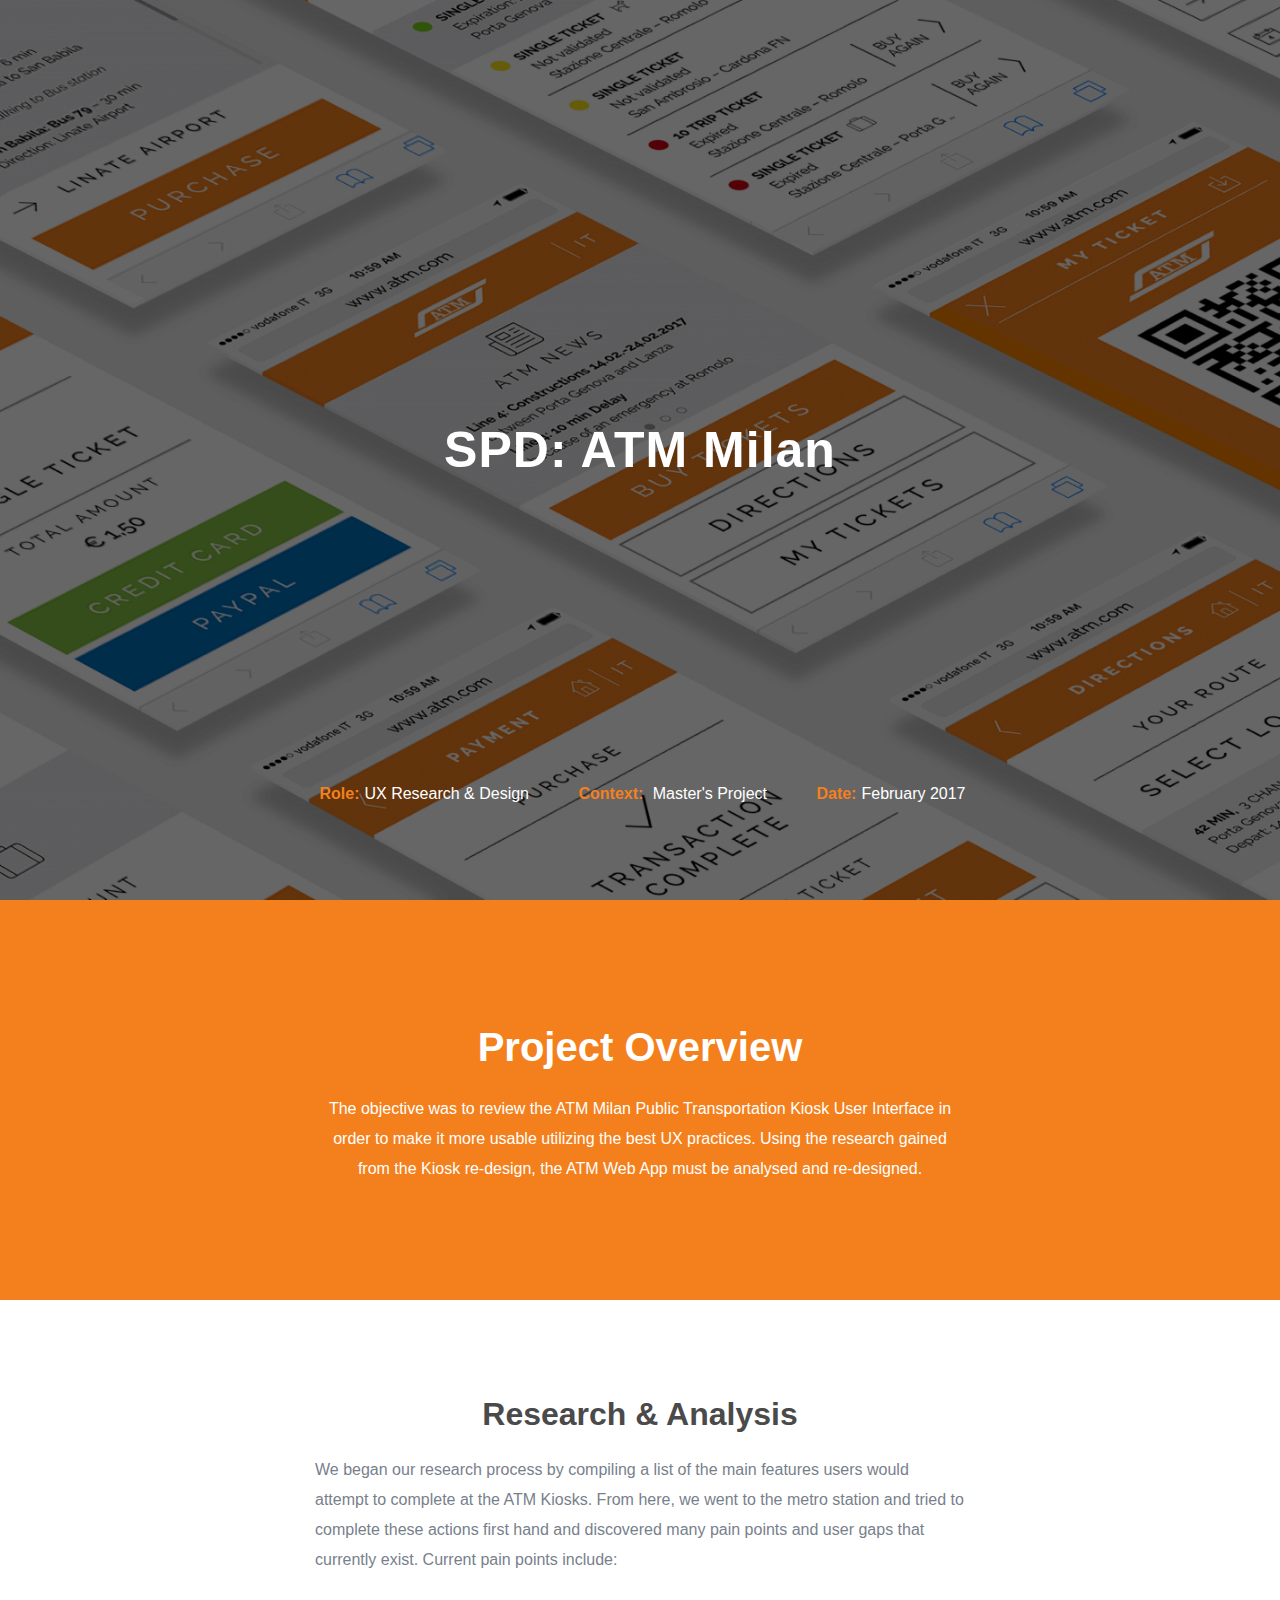
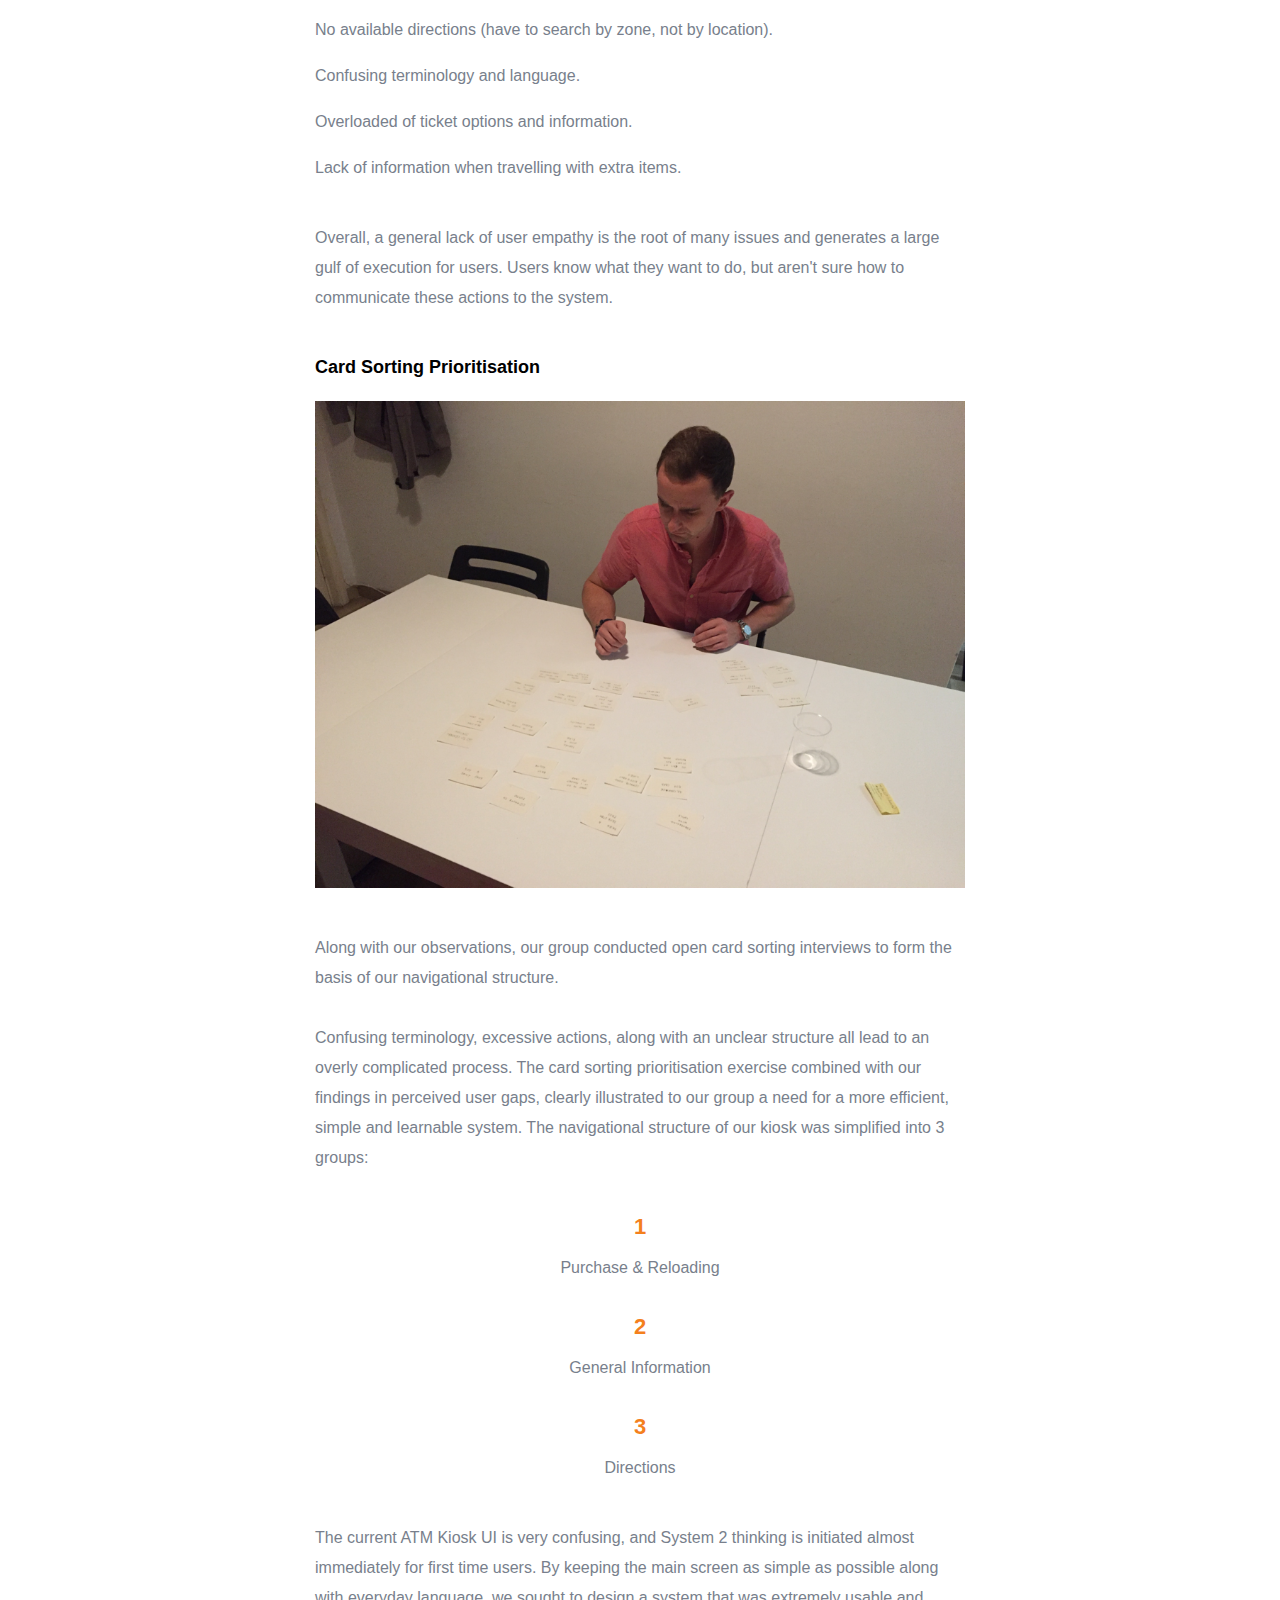
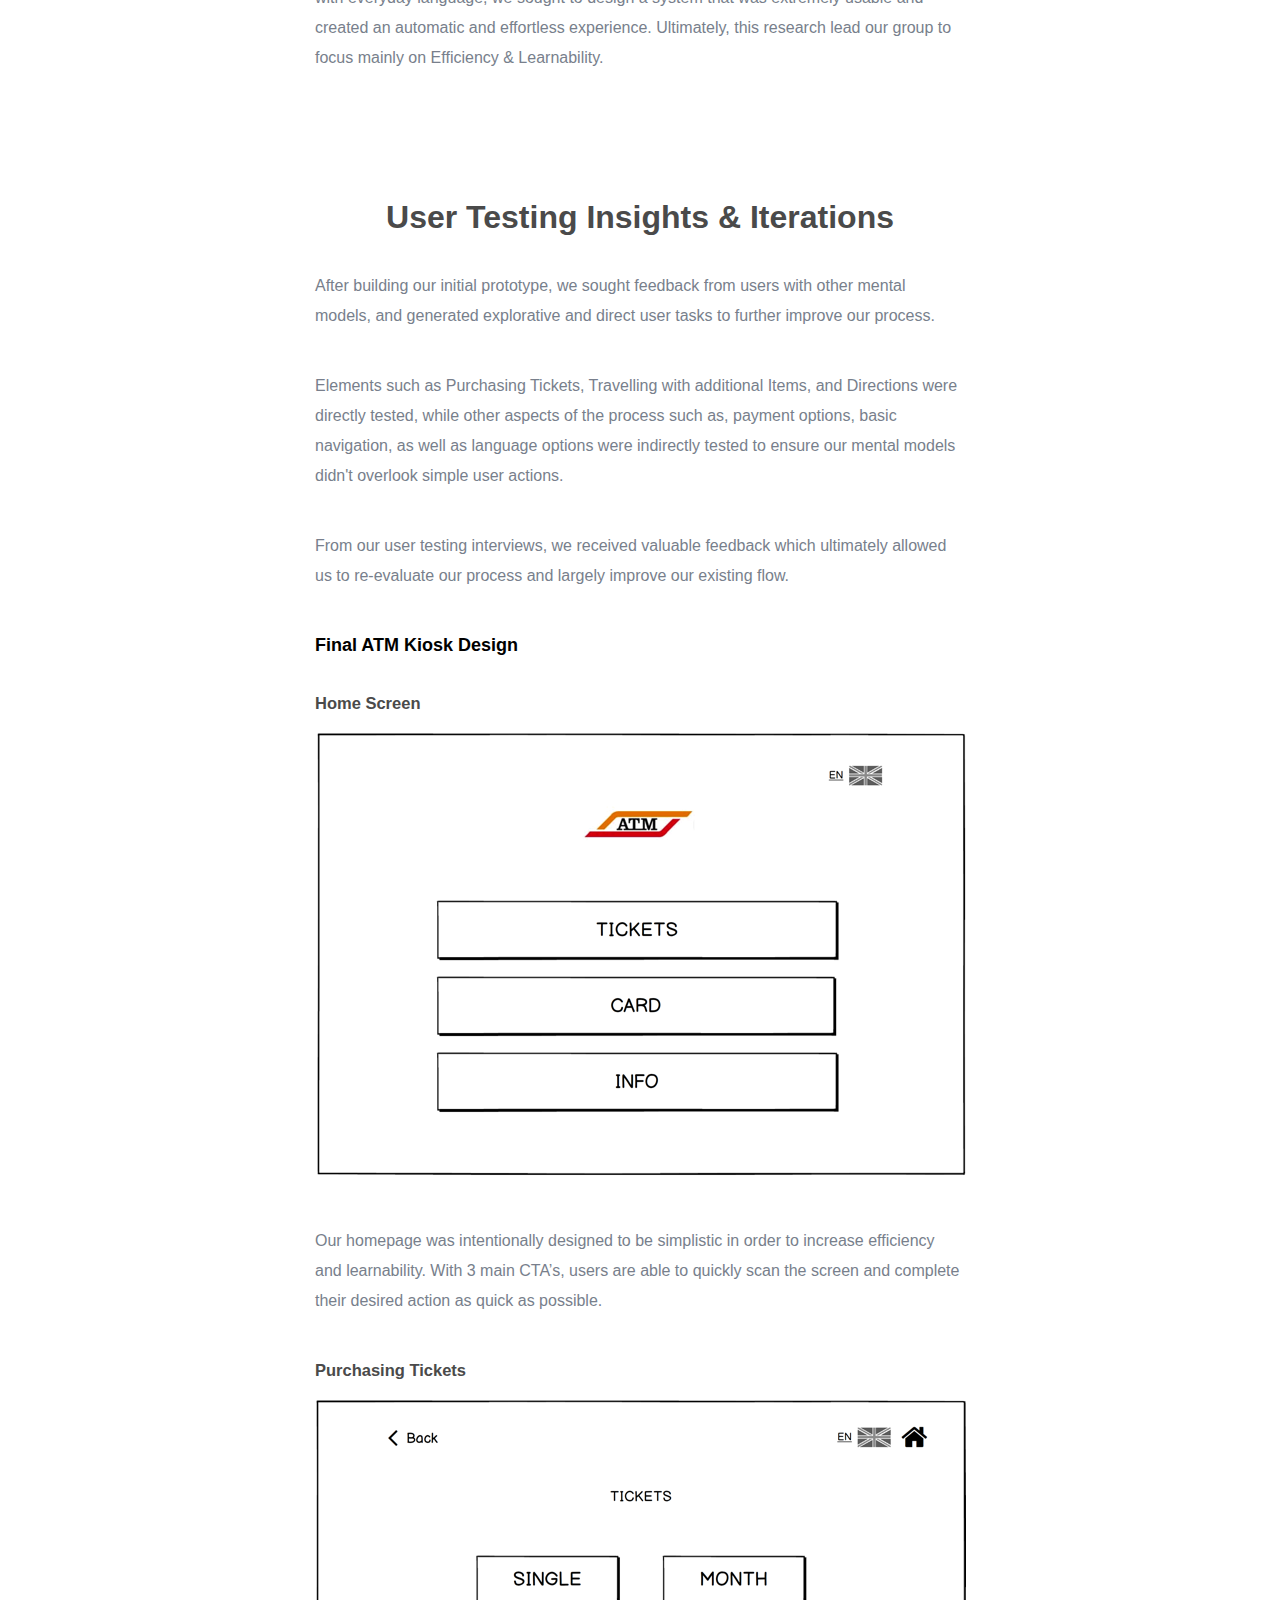
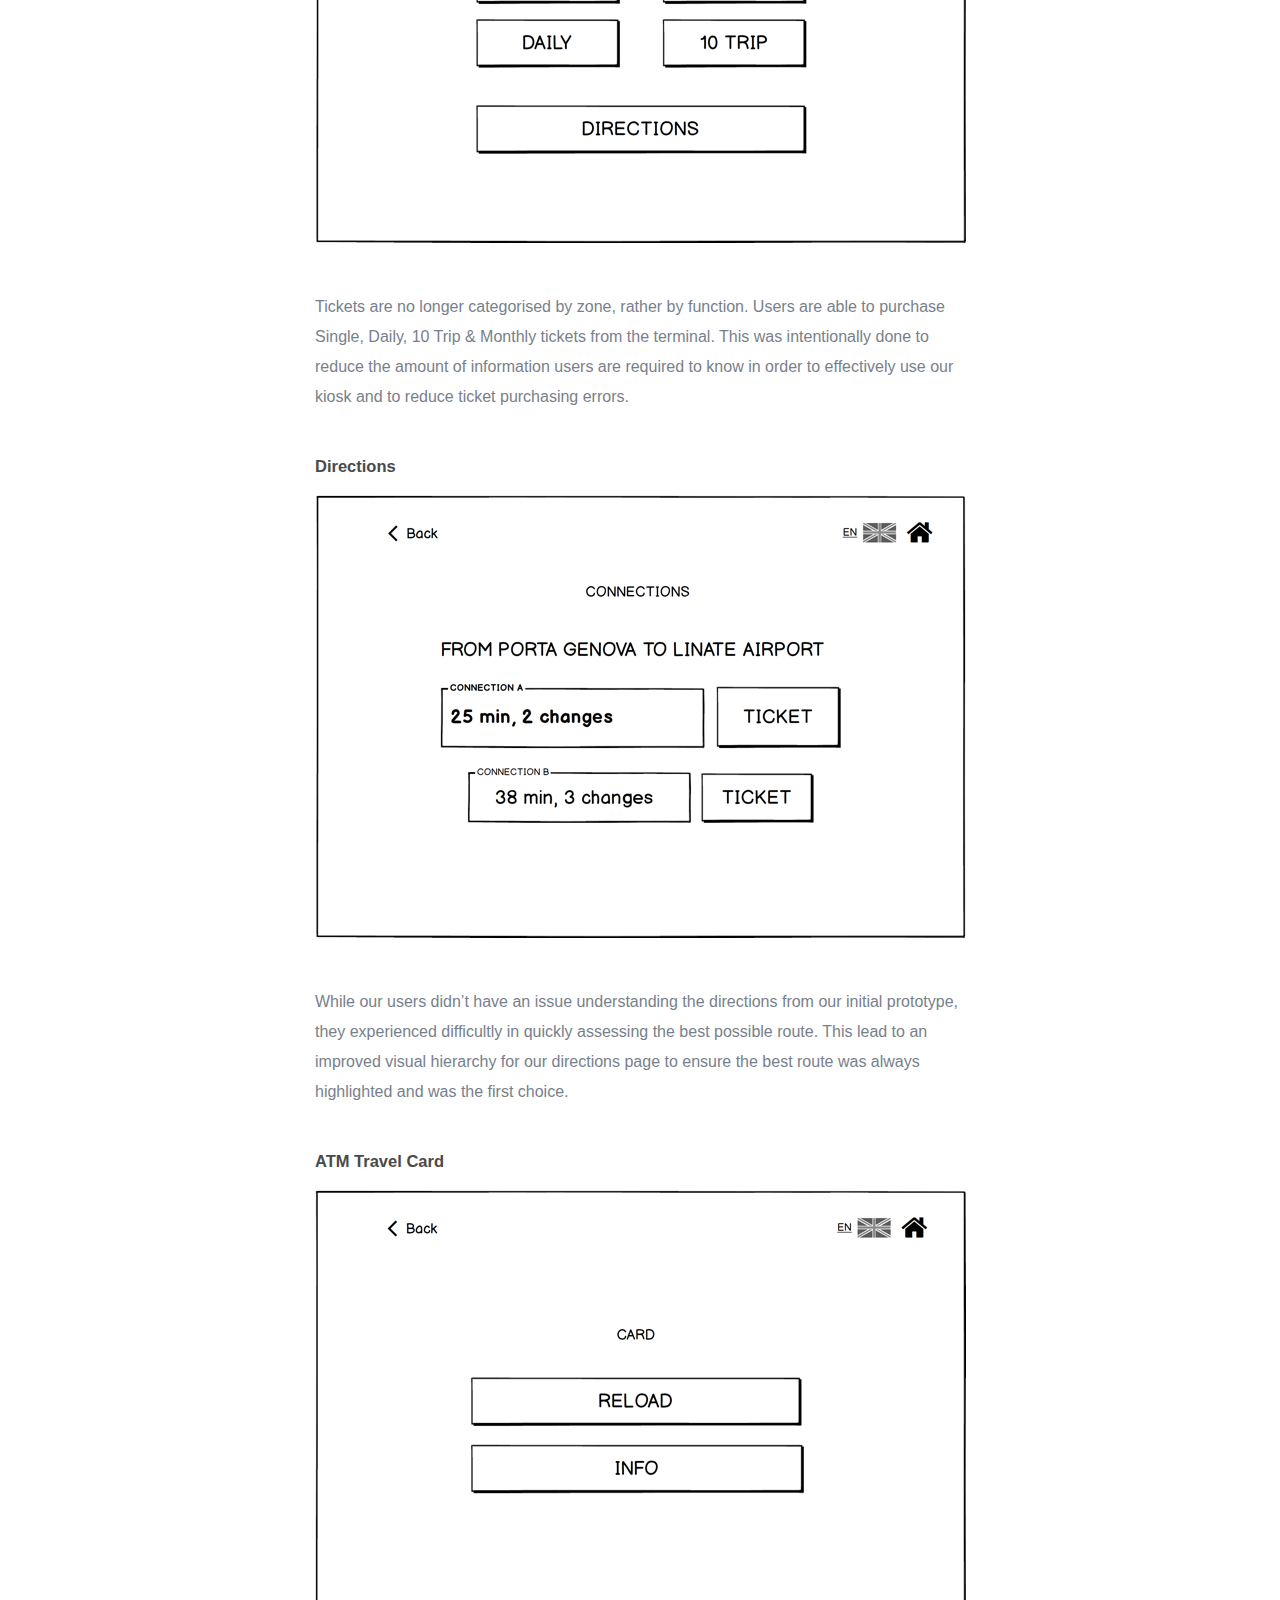
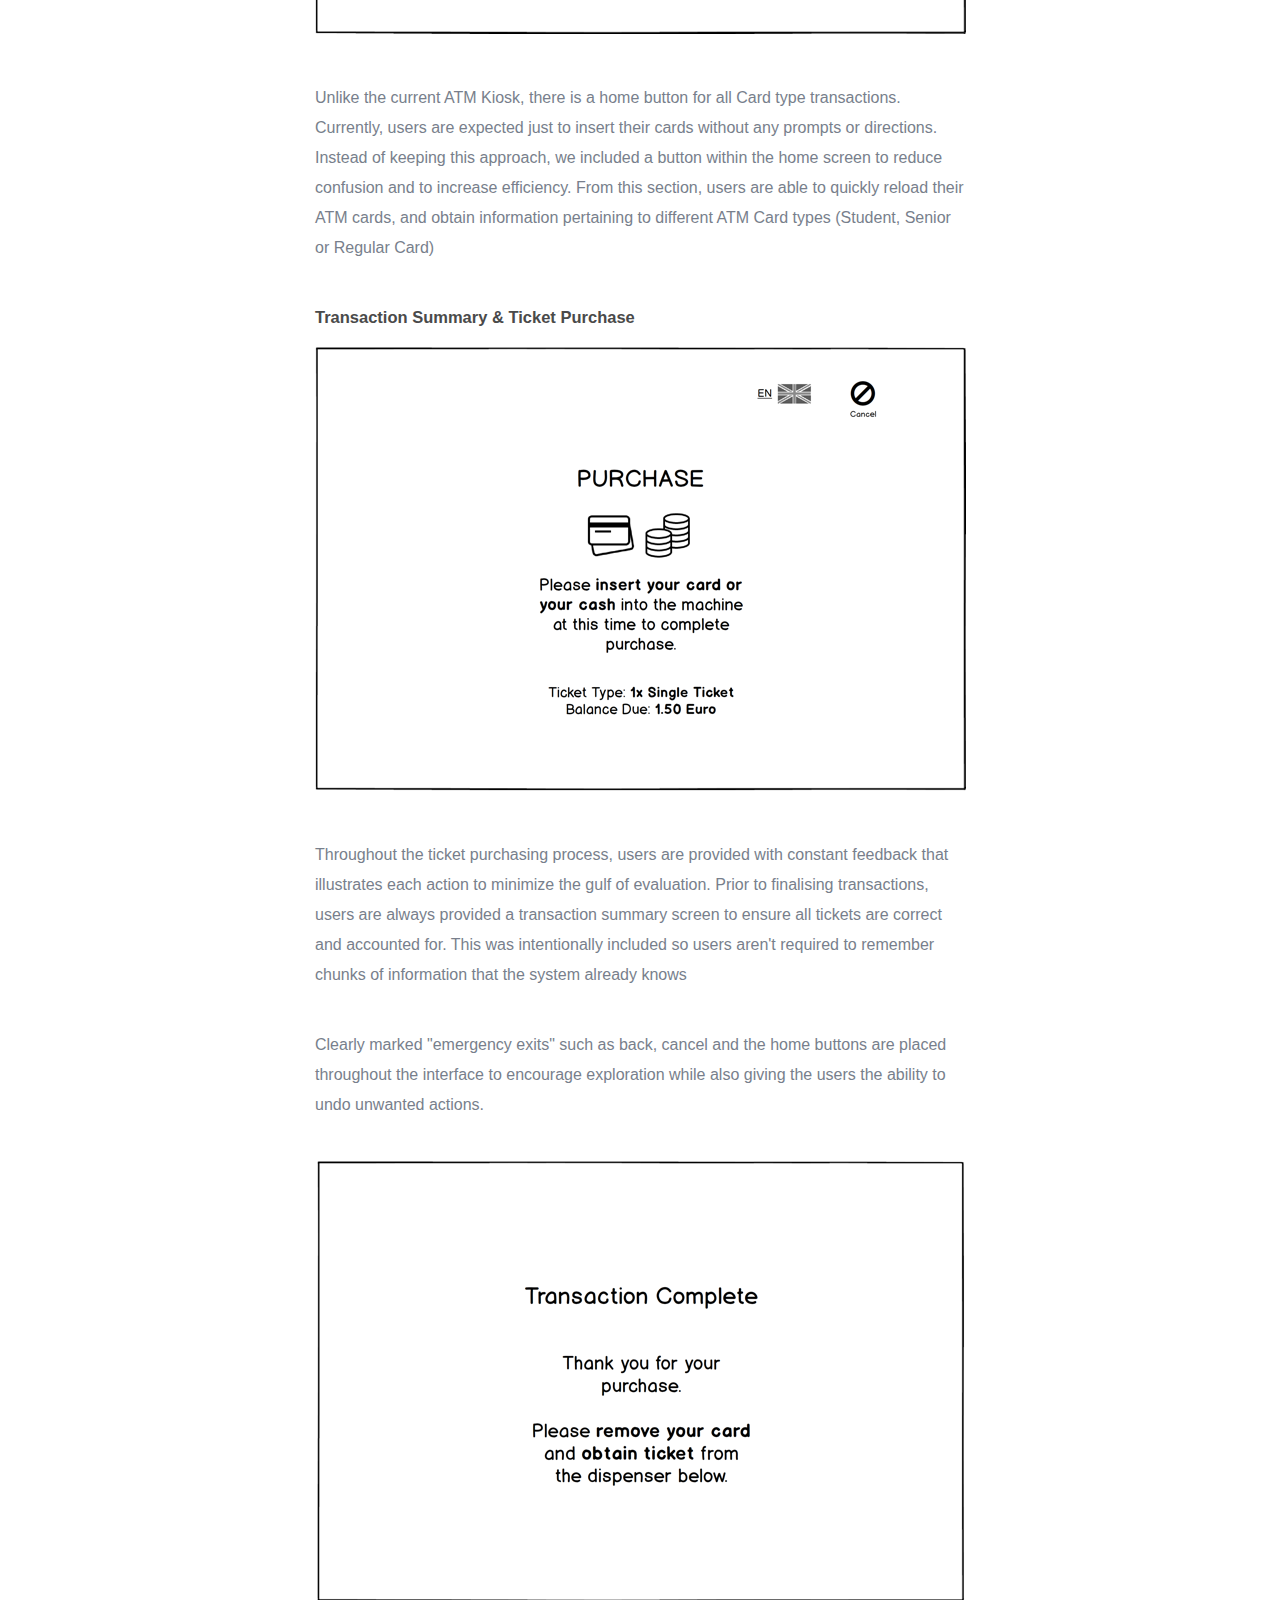
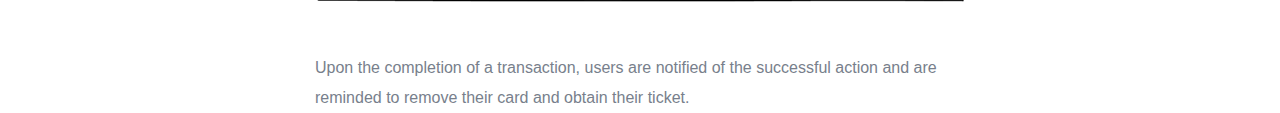
==== atm-case.html @ b1c8d94c "ATM Case Study" ====
<!DOCTYPE html>
<html lang="en">
<head>
  <meta charset="UTF-8">
  <title>ATM Case Study</title>
  
  <link type="text/css" rel="stylesheet" href="style.css">
  
  <meta name="viewport" content="width=device-width, initial-scale=1">

</head>
<body>
 
 <div class="wrapper">
  
  <!-- ATM Main Page !-->
   
   <section class="port-main main-atm">
     
     <div class="section-wrapper port-main-wrap">
       
       <h1 class="port-case-title">SPD: ATM Milan</h1>
       
       <ul class="case-facts">
         <li><span class="case-facts-orange">Role:</span>UX Research & Design</li>
         <li><span class="case-facts-orange">Context:</span> Master's Project</li>
         <li><span class="case-facts-orange">Date:</span>February 2017</li>
       </ul>
       
      
     </div>
     
   </section>
   
 <!-- End ATM Main Page !-->
  
  
  <!-- ATM Project Overview Page !-->
   
   <section class="project-over atm-over">
     
     <div class="section-wrapper project-over-wrap">
       
       <h2 class="h2-alt project-over-title">Project Overview</h2>
       
       <p>The objective was to review the ATM Milan Public Transportation Kiosk User Interface in order to make it more usable utilizing the best UX practices. Using the research gained from the Kiosk re-design, the ATM Web App must be analysed and re-designed. </p>
       
     </div>
     
   </section>
   
 <!-- End ATM Project Overview Page !-->
 
 
 <!-- ATM Analysis & Design Page !-->
  
  <section class="analysis">
    
    <div class="section-wrapper analysis-wrap">
    
    <div class="port-width-wrap">
     
       <h2 class="h2-alt port-section-title">Research & Analysis</h2>

       <p>We began our research process by compiling a list of the main features users would attempt to complete at the ATM Kiosks. From here, we went to the metro station and tried to complete these actions first hand and discovered many pain points and user gaps that currently exist. Current pain points include:</p>

       <div class="atm-pain-points">

         <p>No available directions (have to search by zone, not by location).</p>

         <p>Confusing terminology and language.</p>

         <p>Overloaded of ticket options and information.</p>

         <p>Lack of information when travelling with extra items.</p>


      </div>

      <p>Overall, a general lack of user empathy is the root of many issues and generates a large gulf of execution for users. Users know what they want to do, but aren't sure how to communicate these actions to the system.</p>

      <div class="card-sorting">

       <h4>Card Sorting Prioritisation</h4>

        <img class="card-sorting-img" src="img/atm-cardsort.png">

        <p>Along with our observations, our group conducted open card sorting interviews to form the basis of our navigational structure. </p>

        <p>Confusing terminology, excessive actions, along with an unclear structure all lead to an overly complicated process. The card sorting prioritisation exercise combined with our findings in perceived user gaps, clearly illustrated to our group a need for a more efficient, simple and learnable system. The navigational structure of our kiosk was simplified into 3 groups: </p>

        <div class="atm-kiosk-nav">
          <ul class="design-goal-number kiosk-nav">
            <li><span>1</span><p>Purchase & Reloading</p></li>
            <li><span>2</span><p>General Information</p></li>
            <li><span>3</span><p>Directions</p></li>
         </ul> 
        </div>
        
        <p>The current ATM Kiosk UI is very confusing, and System 2 thinking is initiated almost immediately for first time users. By keeping the main screen as simple as possible along with everyday language, we sought to design a system that was extremely usable and created an automatic and effortless experience. Ultimately, this research lead our group to focus mainly on Efficiency & Learnability.</p>
      
      </div>
     
    </div>
      
    </div>
    
  </section>
  
  <!-- End ATM Analysis & Design Page !-->
  

  
  <!-- ATM User Testing & Insights Page !-->
  
  <section class="atm-user-testing">
   
   <div class="section-wrapper">
    
    <div class="port-width-wrap testing-cnt">
      
      <h2 class="port-section-title">User Testing Insights & Iterations</h2>
      
      <p>After building our initial prototype, we sought feedback from users with other mental models, and generated explorative and direct user tasks to further improve our process.</p>
      
      <p>Elements such as Purchasing Tickets, Travelling with additional Items, and Directions were directly tested, while other aspects of the process such as, payment options, basic navigation, as well as language options were indirectly tested to ensure our mental models didn't overlook simple user actions.</p>
      
      <p>From our user testing interviews, we received valuable feedback which ultimately allowed us to re-evaluate our process and largely improve our existing flow.</p>
      
      <div class="final-atm-kiosk">
        
        <h4>Final ATM Kiosk Design</h4>
        
        <div class="final-atm-kiosk-screen">
          <h5>Home Screen</h5>
          <img class="atm-kiosk-home" src="img/home-kiosk.png">
          <p>Our homepage was intentionally designed to be simplistic in order to increase efficiency and learnability. With 3 main CTA’s, users are able to quickly scan the screen and complete their desired action as quick as possible.</p>
        </div>  
         
        <div class="final-atm-kiosk-screen">
          <h5>Purchasing Tickets</h5>
          <img class="atm-kiosk-home" src="img/tickets-kiosk.png">
          <p>Tickets are no longer categorised by zone, rather by function. Users are able to purchase Single, Daily, 10 Trip & Monthly tickets from the terminal. This was intentionally done to reduce the amount of information users are required to know in order to effectively use our kiosk and to reduce ticket purchasing errors.</p>
        </div>    
         
        <div class="final-atm-kiosk-screen">
          <h5>Directions</h5>
          <img class="atm-kiosk-home" src="img/directions-kiosk.png">
          <p>While our users didn’t have an issue understanding the directions from our initial prototype, they experienced difficultly in quickly assessing the best possible route. This lead to an improved visual hierarchy for our directions page to ensure the best route was always highlighted and was the first choice.</p>
        </div>    
         
        <div class="final-atm-kiosk-screen">
          <h5>ATM Travel Card</h5>
          <img class="atm-kiosk-home" src="img/card-kiosk.png">
          <p>Unlike the current ATM Kiosk, there is a home button for all Card type transactions. Currently, users are expected just to insert their cards without any prompts or directions. Instead of keeping this approach, we included a button within the home screen to reduce confusion and to increase efficiency. From this section, users are able to quickly reload their ATM cards, and obtain information pertaining to different ATM Card types (Student, Senior or Regular Card)</p>
        </div>       
         
        <div class="final-atm-kiosk-screen">
          <h5>Transaction Summary & Ticket Purchase</h5>
          <img class="atm-kiosk-home" src="img/purchase-kiosk.png">
          <p>Throughout the ticket purchasing process, users are provided with constant feedback that illustrates each action to minimize the gulf of evaluation. Prior to finalising transactions, users are always provided a transaction summary screen to ensure all tickets are correct and accounted for. This was intentionally included so users aren't required to remember chunks of information that the system already knows </p>
          
          <p>Clearly marked "emergency exits" such as back, cancel and the home buttons are placed throughout the interface to encourage exploration while also giving the users the ability to undo unwanted actions.</p>
          
          <img class="atm-kiosk-home" src="img/summary-kiosk.png">
          
          <p>Upon the completion of a transaction, users are notified of the successful action and are reminded to remove their card and obtain their ticket.</p>
        </div>
        
        
      </div>
      
      
    </div>
     
   </div>
    
  </section>

  <!-- End ATM User Testing & Insights Page !-->

 </div>
  
</body>
</html>
---- style.css ----
*{
  box-sizing: border-box;
}

body{
  font-family: -apple-system, BlinkMacSystemFont, sans-serif;
  line-height: 1.75em;

  
  display: flex;
  justify-content: center;
  
  padding: 0;
  margin: 0;
  
  overflow-x: hidden;
  
  -webkit-font-smoothing:antialiased;
}

.wrapper{
  height: 100vh;
  width: 100vw;
  
  position: relative;  
}

.section-wrapper{
  height: 100%;
  max-width: 1200px;
  
  margin: 0 auto;
    
  position: relative;
}

header{
  width:100%;
  position: absolute;
}

a{
  font-size: 1em;
  font-weight: 600;
  padding: 1rem;
  text-decoration: none;
}


p{
  font-size: 16px;
  font-weight: 400;
  
  text-rendering: optimizeLegibility;
  line-height: 1.875;
  color: #787F8C;
}

h1{
  font-size: 50px;
  color: #4A4A4A;
  letter-spacing: 1px;
  margin: 40px 0px;
}

h2{
  font-size: 54px;
  color: #00DD99;
}

.h2-alt{
  color: white;
  text-align: center;
}

h3{
  font-size: 20px;
  color:#4A4A4A;
  font-weight: 300;
}

h4{
  font-size: 18px;
  margin: 15px 0px 0px 0px;
  font-weight: 600;
}

h5{
  font-size: 16.5px;
  font-weight: 600;
  color: #4A4A4A;
  
  margin: 10px 0px;
}

h6{
  font-size: 16px;
  font-weight: 700;
  margin: 15px 0px 0px 0px;
}

button{
  border: 0px solid transparent;
  background-color: transparent;
  font-weight: 700;
  cursor: pointer;
}

button a{
  color: white;
}

.logo{
  height: 40px;
  position: absolute;
  left: 15%;
  top: 60px;
}

/************ Home Page CSS ************/

.main{
  background-color: white;
}

.main-nav{
  max-width: 385px;
  position: relative;
  float: right;
  right: 6.5vw;
  top:55px;
  
  overflow: hidden;
  
  z-index: 999;
}

.main-nav ul{
  padding: 0;
  
  display: flex;
  justify-content: center;
  align-items: space-around;
}

.main-nav ul li{
  list-style: none;
  display: inline-block;
}

.main-nav ul li a{  
  transition: color 200ms ease-in-out;
  color: #4A4A4A;
}

.main-nav ul li a:hover, .footer-nav ul li a:hover{
  color: #00DD99;
  
  transition: color 200ms ease-in-out;
}

.btn{
  color: #00DD99;
  padding: 10px 20px;
  border-radius: 100px;
  font-size: 14px;
  
  transform: scale(1);
  transition: transform 350ms ease-in-out;
}

/*
.btn:hover{
  transform: scale(1.08);
  transition: all 350ms ease-in-out;
  cursor: pointer;
}

*/

.contact-btn{
  border: 2px solid #00DD99;
  position: relative; 
  z-index: 999;
  
  overflow: hidden;
}


.contact-btn:hover{
  color: white;
  transition: color 150ms ease-in;
}

.contact-btn:hover .contact-bg{
  top:-14px;
  transition: all 100ms ease-in-out;
} 


.contact-bg{
  background-color: #00DD99;
  height: 100%;
  width: 100%;
  
  position: absolute;
  right: -40px;
  top: 35px;
  
  border-radius: 100px;
  
  z-index: -999;
  
  transition: all 100ms ease-in-out;
}

.resume-btn{
  background-color: white;
  padding: 18px 30px;
  
  margin: 30px 0; 
}

.portfolio-btn, .message-btn{
  margin-top: 35px;
  padding: 15px 35px;
  font-size: 14px;
  position: relative;
  background-color: transparent;
  
  color: white;
  
  background-color: #00DD99;
}



.message-btn{
  background-color: transparent;
  border: 0px solid transparent;
}

.message-btn-bg{
  height: 100%;
  width: 100%;
  background-color: #00DD99;
  border-radius: 100px;
  
  position: absolute;
  left: -40px;
  top: -13.5px;
  
  z-index: -999;
  
  transition: all 125ms ease-in;
}

.message-btn span{
  position: relative;
  
  transition: all 200ms ease-out;
}


.message-btn:hover span{
  left:200px;
  
  transition: all 200ms ease-out;
}

.message-btn:hover .message-icon{
  right:63.5px;
  top:16.5px;
  
  transition: all 200ms ease-in-out;
}

.message-btn:hover .message-btn-bg{
  height: 65px;
  width: 65px;
  left:20px;
  
  transition: all 125ms ease-in;
}

.message-icon{
  position: absolute;
  right: 200px;
  top: 5px;
    
  height: 70%;
}

.main-wrapper{
  display: flex;
  justify-content: flex-start;
    
  padding: 17.5% 0;
  width: 100%;
  
  background-image: url(img/drake-main.png);
  background-repeat: no-repeat;
  background-position: bottom right 150px;
  background-size: 275px;

  
  min-height: 90vh;
  max-height: 100vh;
  
}

.main-intro{  
 display: flex;
 justify-content: center;
 align-items: center;
 margin-left: 15%;
}

.main-txt{
  max-width: 535px;
  position: relative;
}


.intro-txt{
  color: #9B9B9B;
  line-height:1.85;
  max-width: 405px;
  font-weight: 300;
  font-size: 17px;
}


.about-wrap{
  background-color: #00DD99;
  padding: 100px 0px;
  
  transform: skewY(-3deg);
}

.about-cnt{
  display: flex;
  flex-direction: column;
  justify-content: center;
  align-items: center;
  
  padding: 8.5% 0px;
  
  color: white;
  
  transform: skewY(3deg);

}

.about-cnt  p{
  max-width: 675px;
  text-align: center;
  color: white;
  font-size: 16.5px;
  font-weight: 500;
  
  padding: 0 30px;
}

@media (min-height: 1050px){
  .about-cnt p{
    max-width: 745px;
    font-size: 18px;
  }
}


.title-left{
  top:105px;
  left: 8.5vw;
  position: absolute;
  display: inline-block;
  
  padding-top: 30px;
  margin: 0;  
  
  z-index: 999;
}

.skills-wrapper{
  display: flex;
  justify-content: center;
  align-content: center;
  align-self: center;
  
  padding: 80px 0px;  
}

.skills-cnt{
  margin: 60px auto 0px auto;
  position: relative;
  display: flex;
  flex-direction: column;
  justify-content: center;
  align-self: center;
  
  max-width:42.5%;
  
  padding: 10% 0 5% 0;
}

.skills-cnt p{
  margin: 5px 0px;
}

.skills-cnt li{
  list-style: none;
  
  display: flex;
  flex-direction: column;
  justify-content: center;
  align-content: center;
  
  margin-bottom: 25px;
  
  padding-left: 80px;
  
  min-width: 45%;
}

.skills-img{
  background-repeat: no-repeat;
  background-position: top 17.5px left;
  background-size: 45px;
}

.skills-cnt-ux{
  background-image: url(img/research.png);
}

.skills-cnt-front{
  background-image: url(img/code.png);
}

.skills-cnt-design{
  background-image: url(img/ux.png);
}

.portfolio-item{
  padding: 125px 0px;
  display: flex;
  flex-direction: row;
  justify-content: center;
  align-items: center; 
}

.port-cnt-wrap{
  max-width: 375px;
  
  display: flex;
  flex-direction: column;
  justify-content: center;
  align-items:flex-start;
  align-self: center;
  
  margin-right: 80px; 
  
  transform: skewY(3deg);

}

.port-cnt-wrap-left{
  align-items: flex-end;
  padding-right: 0;
  margin-left: 80px;
  
  transform: skewY(0deg);
}

.dg-port{
  padding-top: 185px;
}

.bmo-port{
  padding: 185px 0px;
}

.portfolio-item p{
  font-size: 14px;
  margin: 5px 0px;
}

.portfolio-right{
  margin: 0 auto;
  
  transform: skewY(-3deg);
}

.port-right-bg{
  position: absolute;
  width: 100vw;
  height: 100%;
  padding: 0;
  margin: 0;
  z-index: -1;
  top: 0px;
  
  background-color: #FAFAFA;
}

.portfolio-left{
  position: relative;
  text-align: right;
  margin: 0 auto;
  display: flex;
  flex-direction: row-reverse;
  justify-content: center;
  align-items: center;
}


.bmo-portfolio{
  width: 32.5%;
  height: 42.5%;
  transform: skewY(3deg);
}

.dg-portfolio{
  width: 21.5%;
  height: 21.5%;
  
  transform: skewY(3deg);
}

.atm-portfolio{
  width: 21.5%;
  height: 21.5%;
  
  transform: skewY(0deg);
}

.testimonials{
  background-color: #00DD99;
  transform: skewY(-3deg);
  
}

.test-wrapper{
  display: flex;
  padding: 9% 0;
  transform: skewY(3deg);
}

.test{
  justify-content: center;
  flex-direction: column;
  align-items: center;
  align-self: center;
  text-align: center;
  
  max-width: 65%;
  
  margin: 0 auto;
  
  color: white;
}

.asif-test{
  display: flex;
  justify-content: center;
  align-self: center;
}

.test h4{
  line-height: 35px;
  max-width: 550px;
  font-weight: 500;
}

.test-img{
  width: 65px;
  
  margin-top: 20px;
}

.test p{
  color: white;
  margin: 0;
  font-size: 16px;
  font-weight: 400;
}

.contact{
  text-align: center;
  
  display: flex;
  justify-content: center;
  align-items: center;
}

.contact-wrap{
  display: flex;
  flex-direction: column;
  justify-content: center;
  align-items: center;
  
  padding: 15.5% 0;
}

.contact-wrap p{
  font-size: 18px;
}

footer{
  background-color: rgba(216, 216, 216, 0.15);
  display: flex;
  flex-direction: row;
  justify-content: space-between;
  align-items: center;
  
  padding: 20px 15%;
}

footer p{
  color: #9B9B9B;
}

.footer-nav ul{
  display: flex;
  flex-direction: row;
}

.footer-nav ul li{
  list-style: none;
  display: flex;
  justify-content: center;
  align-content: space-between;
}

.footer-nav ul li a{
  color: #4A4A4A;
}

/************ End Home Page CSS ************/


/************ Dolce & Gabbana Case Study CSS ************/


.port-main{
  height: 100%;
  background-repeat: no-repeat;
  background-position: center;
  background-size: cover;
}

.main-dg{
  background-image: url('img/dg-portfolio.png');  
}

.port-main-wrap{
  display: flex;
  flex-direction: column;
  align-items: center;
  justify-content: center;
  
  position: relative;
}

.port-case-title{
  color: white;
}

.case-facts{
  padding: 0;
  color: white;
  position: absolute;
  bottom: 8.5%;
}


.case-facts li{
  display: inline-block;
  padding: 0px 20px;
  margin: 0 auto;
}

.case-facts-gold{
  padding: 0px 5px;
  font-weight: 800;
  color: #948348;
}

.case-facts-orange{
  padding: 0px 5px;
  font-weight: 800;
  color: #F4801D;
}

.project-over{
  text-align: center;
  padding: 100px 0;
}

.dg-over{
  background-color: #948348;
}

.project-over-title{
  font-size: 40px;
}

.project-over-wrap{
  max-width: 650px;
  text-align: center;
}

.project-over p{
  color: white; 
  margin-top: 25px;
}

.analysis-wrap{
  display: flex;
  flex-direction: column;
  justify-content: center;
}

.port-section-title{
  color: #4A4A4A;
  font-size: 32px;  
  margin-top: 100px;
  text-align: center;

}

.dolce-form{
  width: 47.5%;
  margin: 20px auto;
}

.port-width-wrap{
  max-width: 650px;
  margin: 0 auto;
}

.analysis-cnt-txt{
  margin-bottom: 40px;
}

.dg-analysis-title{
  color: black;
  font-weight: 600;
}

.persona{
  text-align: center;
  margin-top: 80px;
}

.persona-img{
  width: 30%;
}

.design-title{
  text-align: center;
  margin-top: 60px;
}

.design-goals ul{
  text-align: center;
  display: flex;
  flex-direction: column;
  justify-content: center;
}

.design-goals ul li{
  display: inline-block;
  margin: 15px 0px;
}

.design-goal-number{
  list-style: none;
  margin: 40px 0px;
  padding: 0;
}

.design-goal-number p{
  margin: 10px auto;
  max-width: 45%; 
}

.design-goal-number li span{
  font-weight: 700;
  font-size: 22px;
}

.dg-design-goal{
  color: #948348;
}

.journey-title{
  margin: 0;
  padding-bottom: 30px;
}

.customer-journey{
  background-color: #FAFAFA;
  
  padding: 100px 0px;
}

.journey-cnt{
  text-align: center;
}

.journey-img{
  margin: 40px 0px 0px 0px;
  width: 75%;
}

.dg-iphone-wireframes{
  display: flex;
  flex-wrap: wrap;
  justify-content: space-around;
  
  margin-top: 100px;
  padding: 0;
}

.dg-iphone-wireframes li{
  display: flex;
  flex-direction: column;
  justify-content: center;
  align-content:center;
  text-align: center;  
  
  width:33.33%;
  margin: 15px 0px;
}

.dg-iphone-wireframes li h5{
  margin-top: 25px;
}

.dg-iphone-wire{
  width:45%;
  margin: 0 auto;
}

.final-design-bg{
  height: 100vh;
  background-repeat: no-repeat;
  background-position: center;
  background-size: cover;
  background-image: url(img/dg-final.png);
  
  display: flex;
  justify-content: center;
  align-items: center;
}

.typography{
  text-align: center;
  padding: 40px 0px;
}

.typography-1{
  font-family: Futura;
  padding-bottom:20px;
}

.typography-2{
  font-family: Avenir;
}

.color{
  height: 100px;
  width:100px;
  
  border-radius: 50%;
}

.palette{
  margin: 0 auto;
  display: flex;
  justify-content: space-between;
  
  max-width: 850px;
}

.palette span{
  display: inline-block;
  text-align: center;
  padding: 0px 20px;
}

.palette-1{
  background-color: #9B9B9B;
}

.palette-2{
  background-color: #8E8E93;
}

.palette-3{
  background-color: #4A4A4A;
}

.palette-4{
  background-color: #948348;
}

.final-design-mockup{
  margin: 40px 0px;
}

.iphone-mock{
  max-height: 550px;
}

.final-design-mockup{
  margin-top: 60px;
}

.final-mockups{
  display: flex;
  justify-content: center;
  align-items: flex-end;
  
  margin: 80px 0px;
  
}

.final-design-txt{
  background-image: url(img/dg-port-bg.png);
  background-repeat: no-repeat;
  background-position: left top;
  background-size: contain;
  
  max-width: 385px;
  
  display: inline-block;
  
}

.final-design-txt h4{
  margin-top: -10px;
}

.final-right{
  position: relative;
  top:-155px;
  padding-left: 130px;
}

.final-left{
  background-image: url(img/dg-port-bg-2.png);
  background-repeat: no-repeat;
  background-position: right top;
  background-size: contain;
  
  max-width: 365px;
  
  display: inline-block;
  
  position: relative;
  top:-155px;
  padding-right: 80px;
}

.dg-footer{
  background-color: #948348;
}

.dg-footer p{
  color: white;
}

.footer-nav-dg ul li a{
  color: white;
}

.footer-nav-dg ul li a:hover{
  color: white;
}

/* ATM Case Study */

.main-atm{
  background-image: url(img/atm-portfolio.png);
}

.atm-over{
  background-color: #F4801D;
}

.atm-pain-points{
  margin: 40px 0px;
}

.card-sorting{
  margin-top: 40px;
}

.card-sorting-img{
  margin: 20px auto;
  max-width: 650px;
  width: 100%;
}

.card-sorting p{
  margin-bottom: 30px;
}

.atm-kiosk-nav{
  text-align: center;
}

.atm-kiosk-nav{
  color: #F4801D;
}

.kiosk-nav ul{
  list-style: none;
}

.testing-cnt p{
  margin: 40px 0px;
}

.final-atm-kiosk-screen{
  margin: 30px 0px;
}

.final-atm-kiosk-screen h5{
  margin-bottom: 15px;
  font-weight: 700;
}




























/************ End Dolce & Gabbana Case Study CSS ************/



/* Media Queries */

/* Main Page Media Queries */

@media (min-height: 1050px){
  .main-wrapper{
    background-image: url(img/Drake-main-lrg.png);
    background-size: 33.5%;
    background-position: bottom right 8.5%;

  }
}

@media (max-width:1085px){
  .main-wrapper{
    background-position: bottom right 100px;
  }
  
  .main-intro{
    margin-left: 10%;
  }
  
  .logo{
    left: 10%;
  }
}

@media (max-width:940px){
  .main-wrapper{
    background-position: bottom right 30px;
    background-size: 255px;
  }
  
  .main-intro{
    margin-left: 7.5%;
  }
  
  .logo{
    left: 7.5%;
  }
}

@media (max-width:805px){  
  .main-wrapper{
    background-image: none;
  }
  
  .main-intro{
    margin: 0 auto;
    text-align: center;
  }
  
  .main-txt p{
    text-align: center;
    margin: 0 auto;
  }
}

@media (max-width:465px){
  .main-txt{
    padding: 0px 25px;
  }
  
  .main-txt h1{
    line-height: 1.05;
  }
}

/* End of Main Page Media Queries */


/* About Section Media Queries */


@media(max-width:465px){
  #about{
    padding: 50px 0;
  }
  
  .resume-btn{
    margin: 30px 0;
  }
}

/* End About Section Media Queries */



/* Skills Section Media Queries */

@media (max-width:780px){
  .skills-wrapper{
    padding-bottom: 30px;
  }
  
  .skills-cnt{
    text-align: center;
    margin-top: 100px;
  }
  
  .skills-cnt li{
    margin-bottom: 60px;
    padding-left: 0px;
    padding-top: 60px;
  }
  
  .skills-img{
    background-position: top center;
  }
}

/* End Skills Section Media Queries */



/* Portfolio Section Media Queries */


@media(max-width:780px){
  .portfolio-item{
    flex-direction: column-reverse;
    text-align: center;
  }
  
  .port-cnt-wrap{
    justify-content: center;
    align-items: center;
    margin: 25px 0px 0px 0px;
    max-width: 450px;
  }
  
  .dg-port{
    padding-top: 235px;
  }
  
  .bmo-port{
    padding: 145px 0px;
  }
  
  .portfolio-btn{
    margin-top: 20px;
  }
  
  .dg-portfolio{
    height: 27.5%;
    width: 27.5%;
  } 
  
  .atm-portfolio{
    height: 27.5%;
    width: 27.5%;
    
  }
  
  .bmo-portfolio{
    height: 30%;
    width: 40%;
  }
}

@media(max-width:465px){
  .port-cnt-wrap{
    padding: 0px 25px;
  }
}

/* End Portfolio Section Media Queries */


/* Contact Section Media Queries */

@media(max-width:465px){
  .contact-wrap p{
    font-size: 14.5px;
  }
}


/* End Contact Section Media Queries */



/* Footer Section Media Queries */

@media (max-width:950px){
  footer{
    flex-direction: column-reverse;
  }
  
  footer nav ul{
    padding: 0;
    margin: 10px 0;
  }
  
  footer p{
    font-size: 14px;
    text-align: center;
  }
}
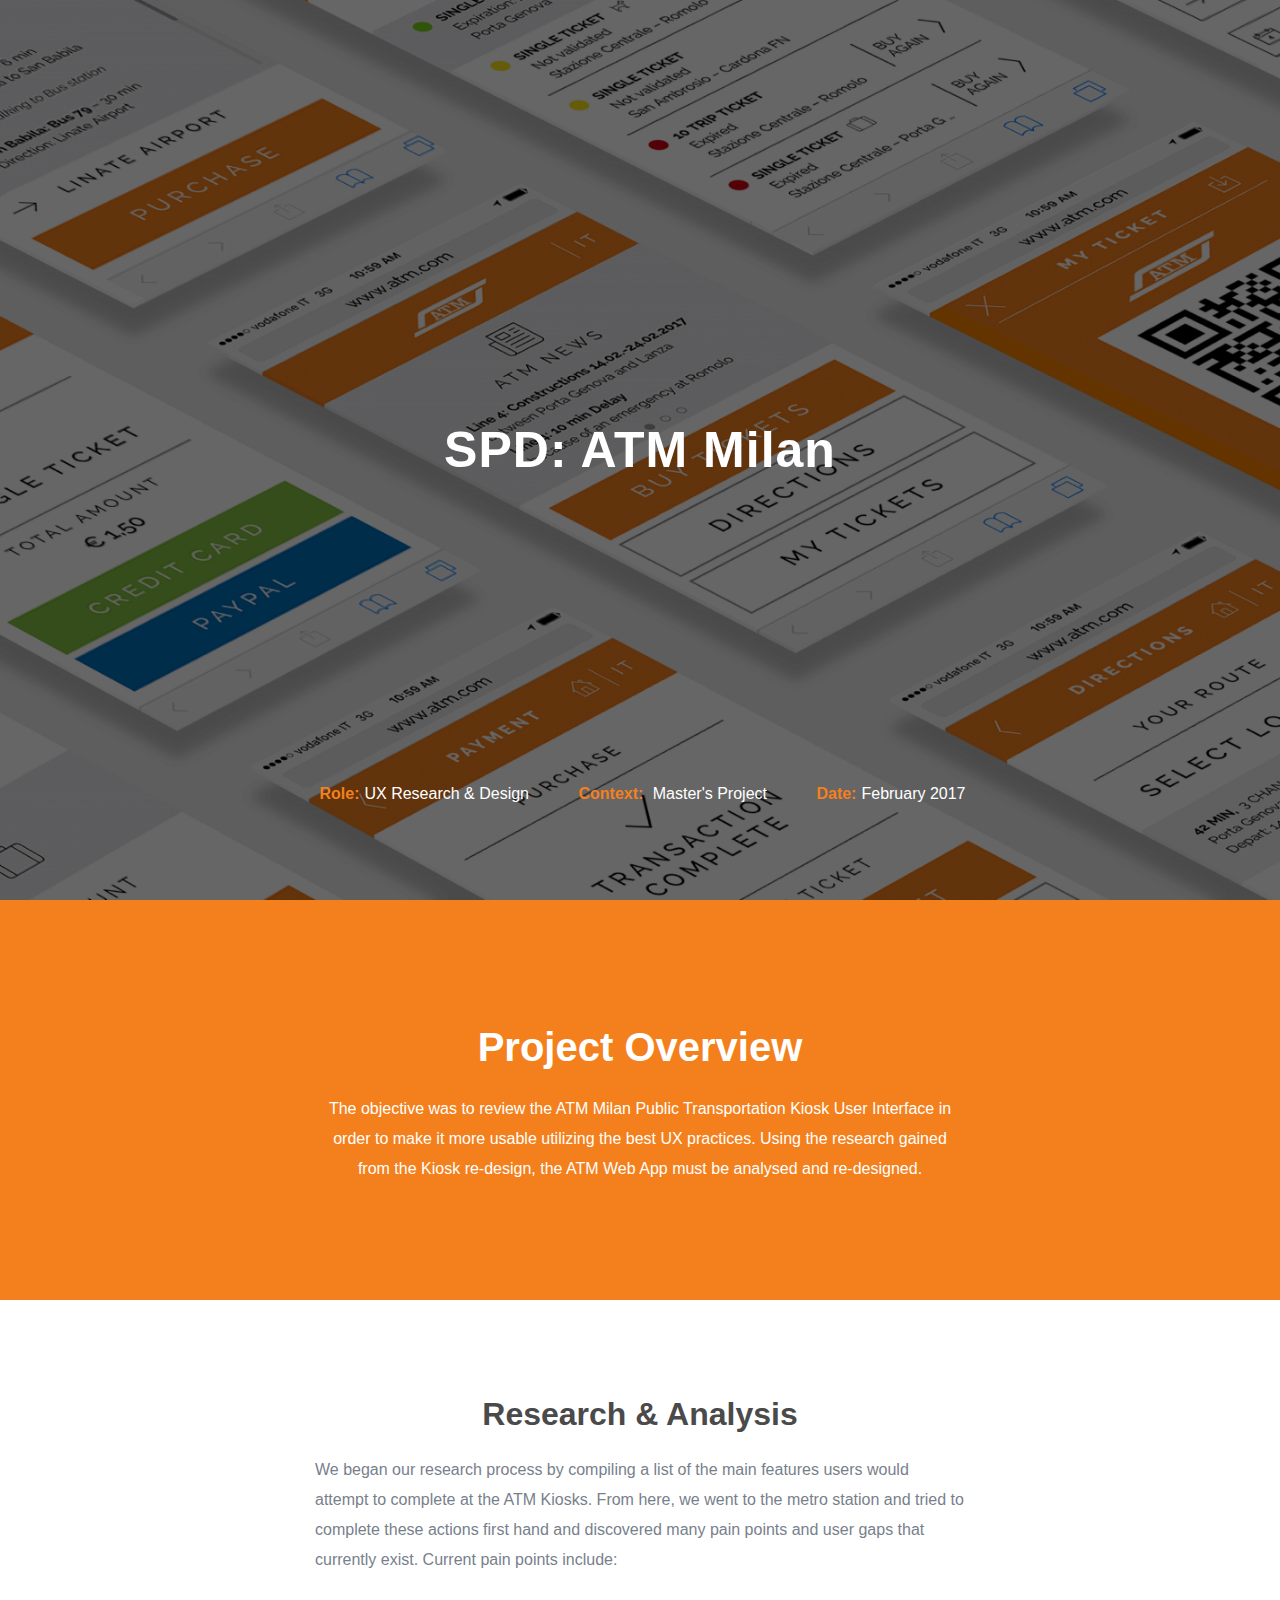
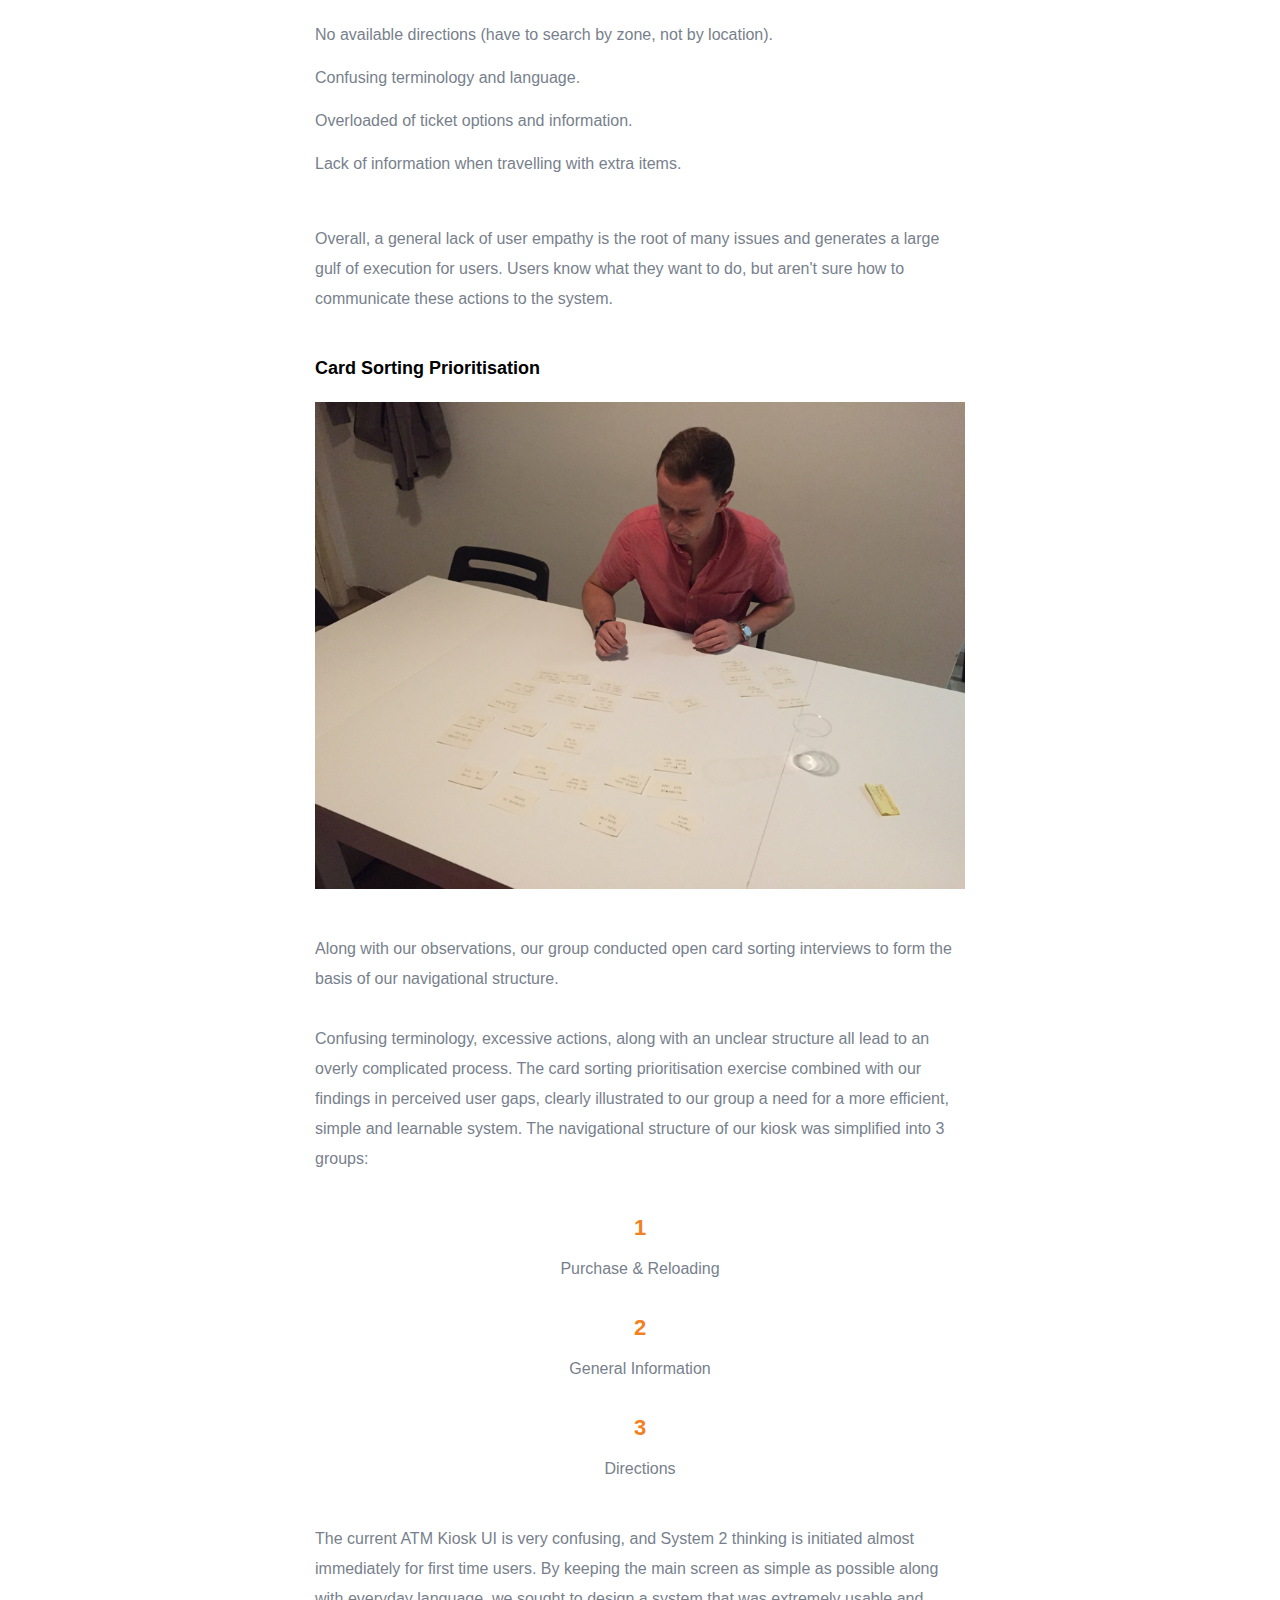
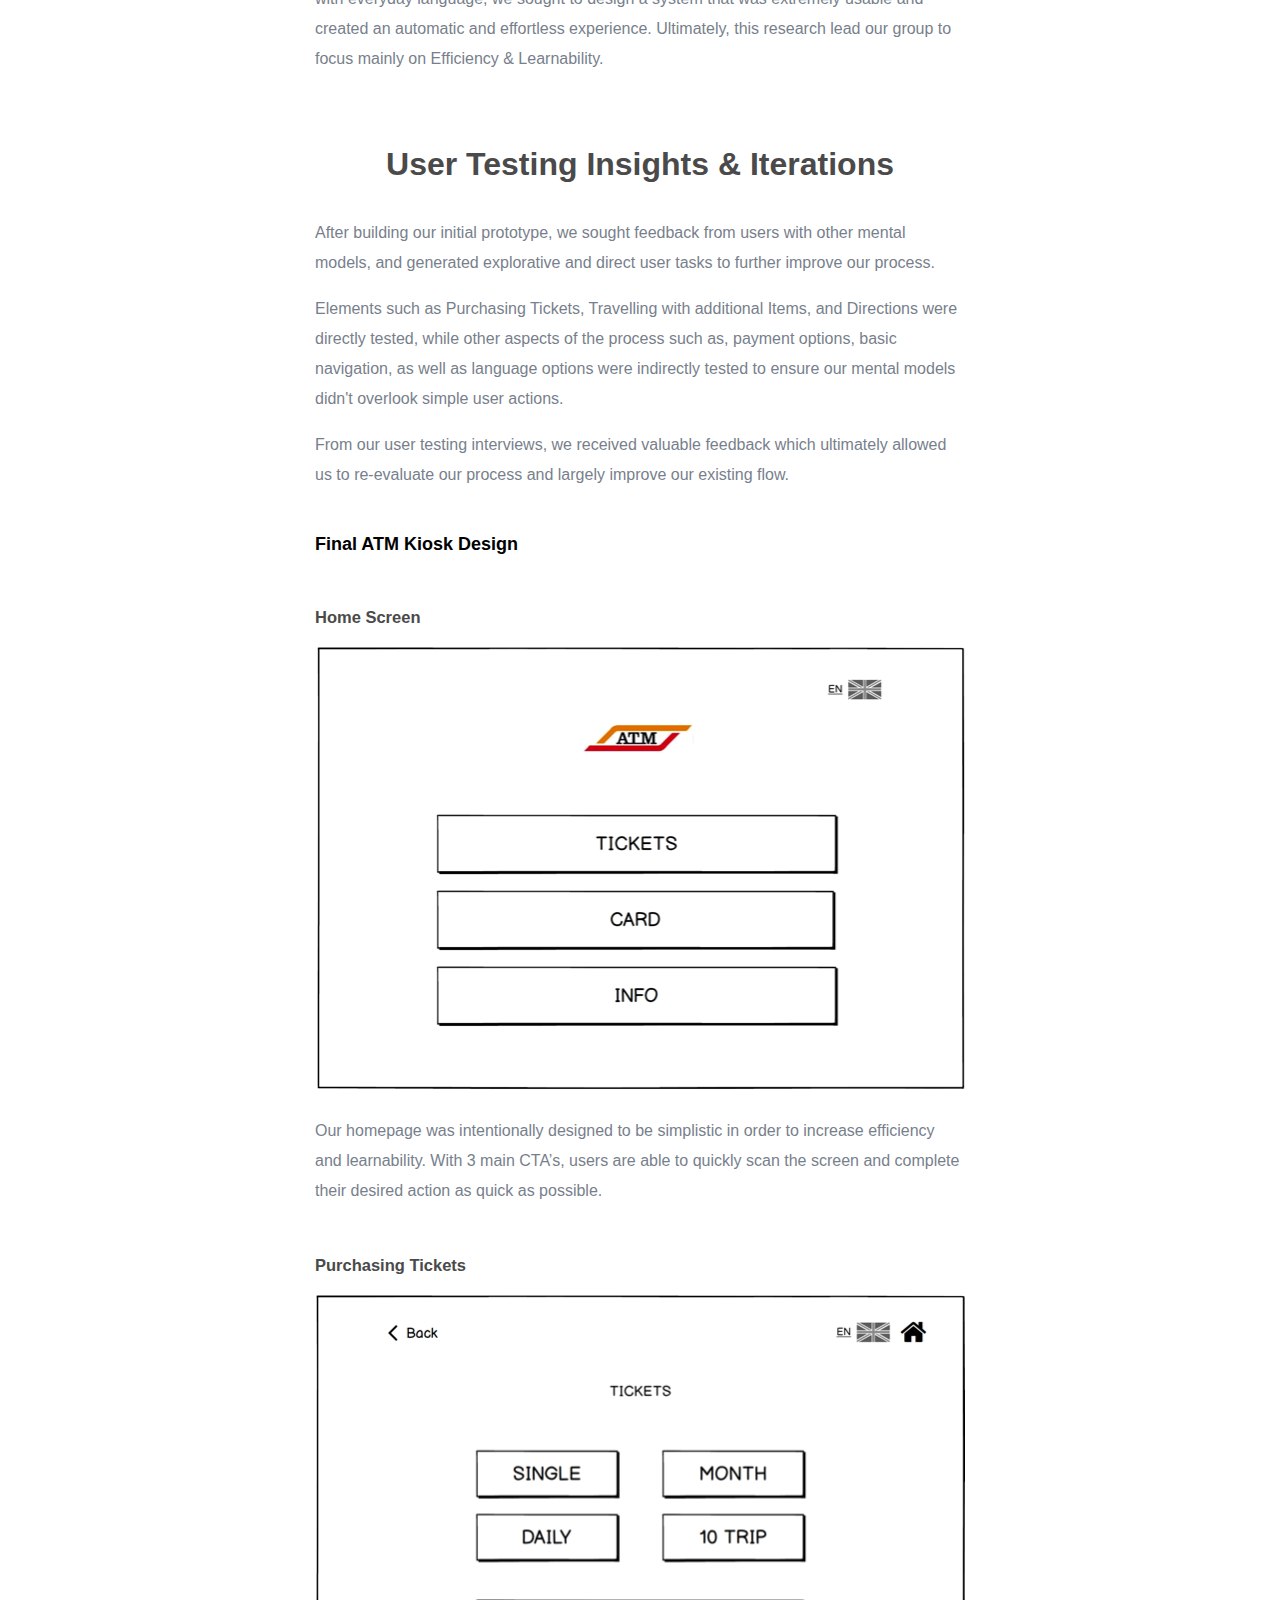
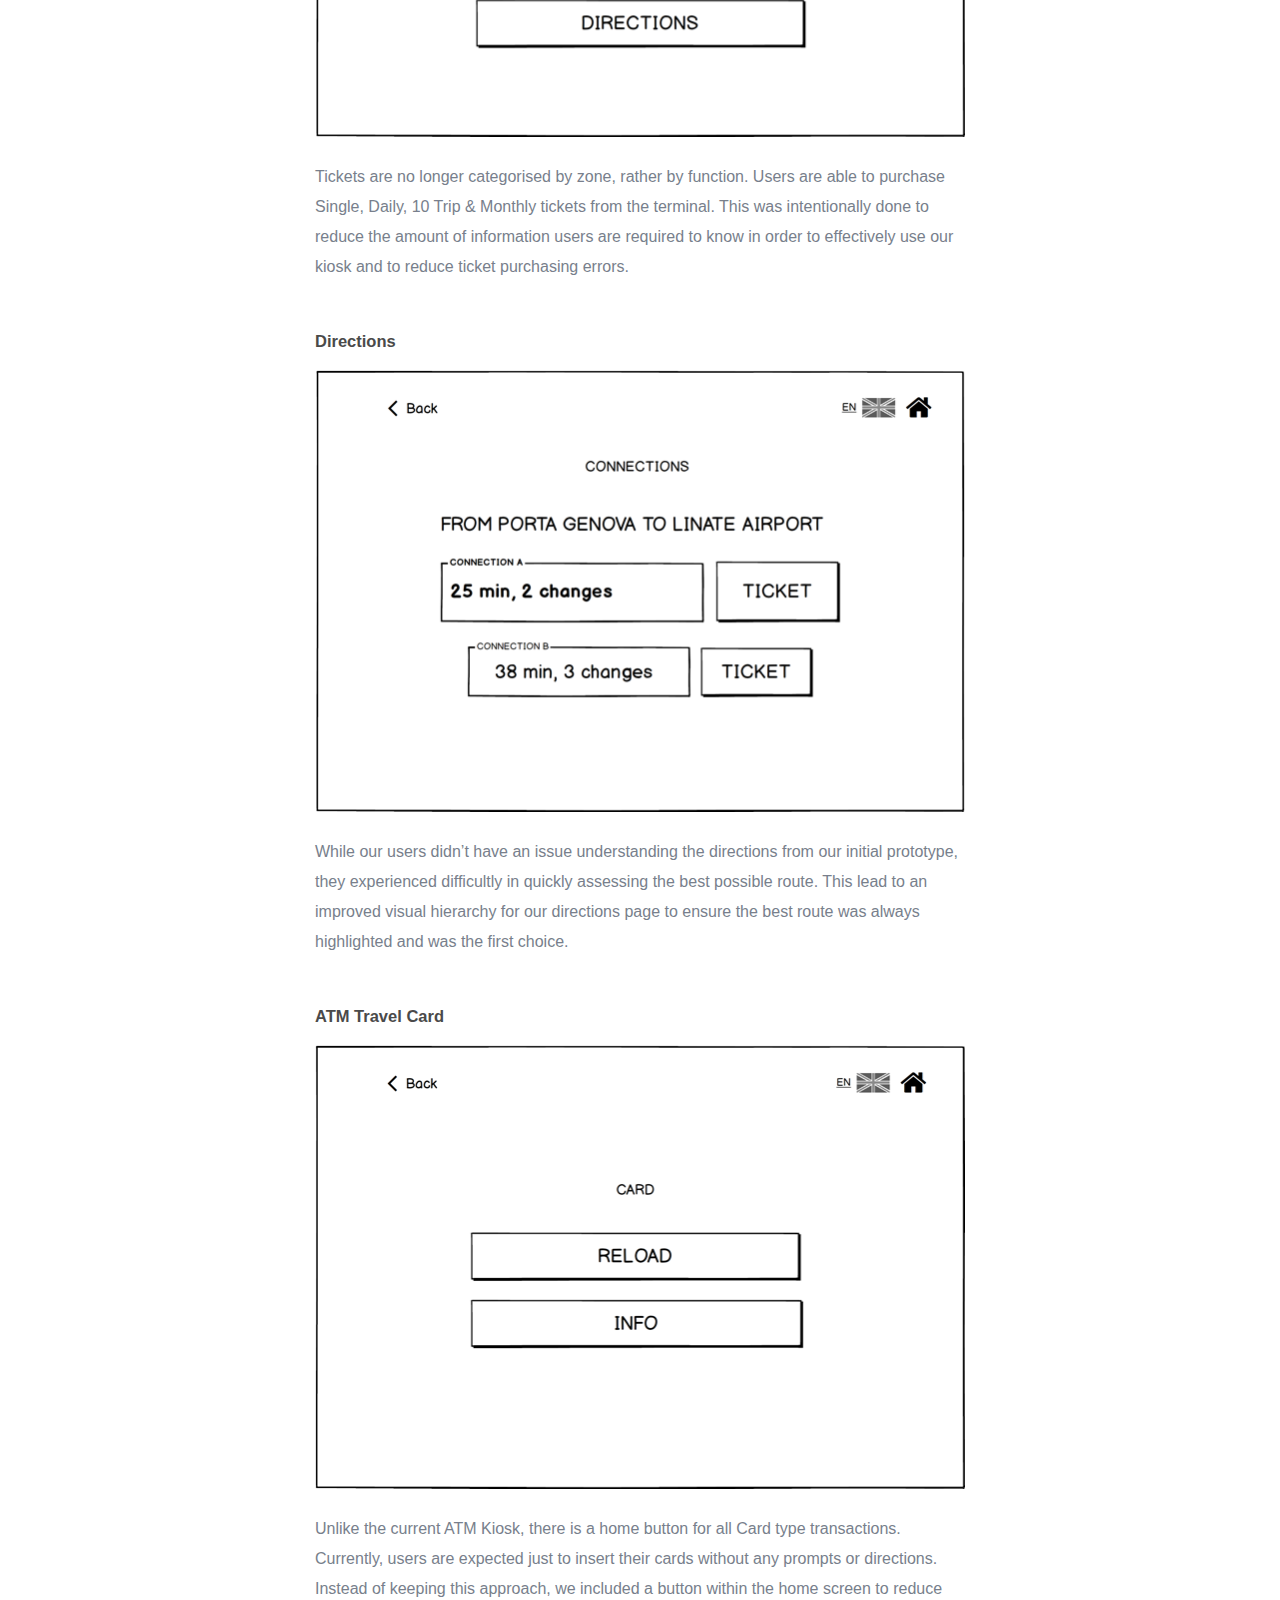
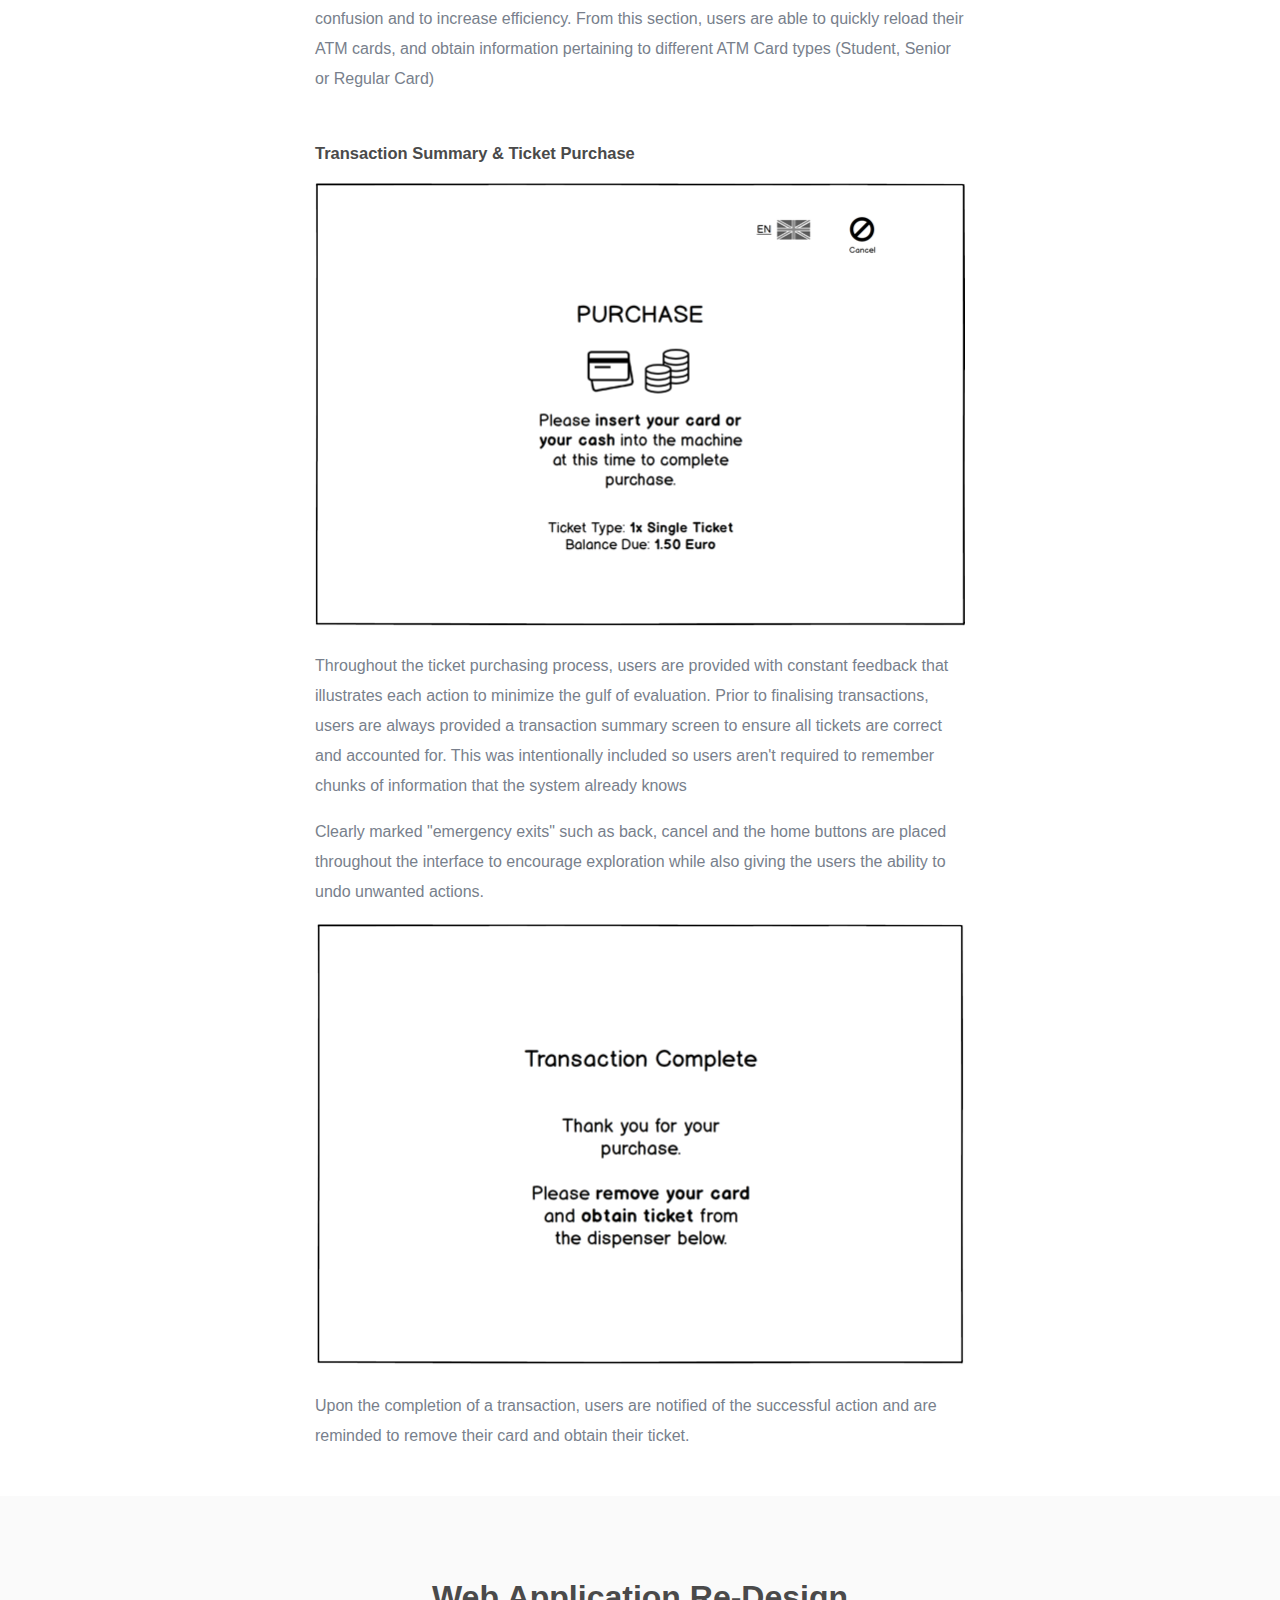
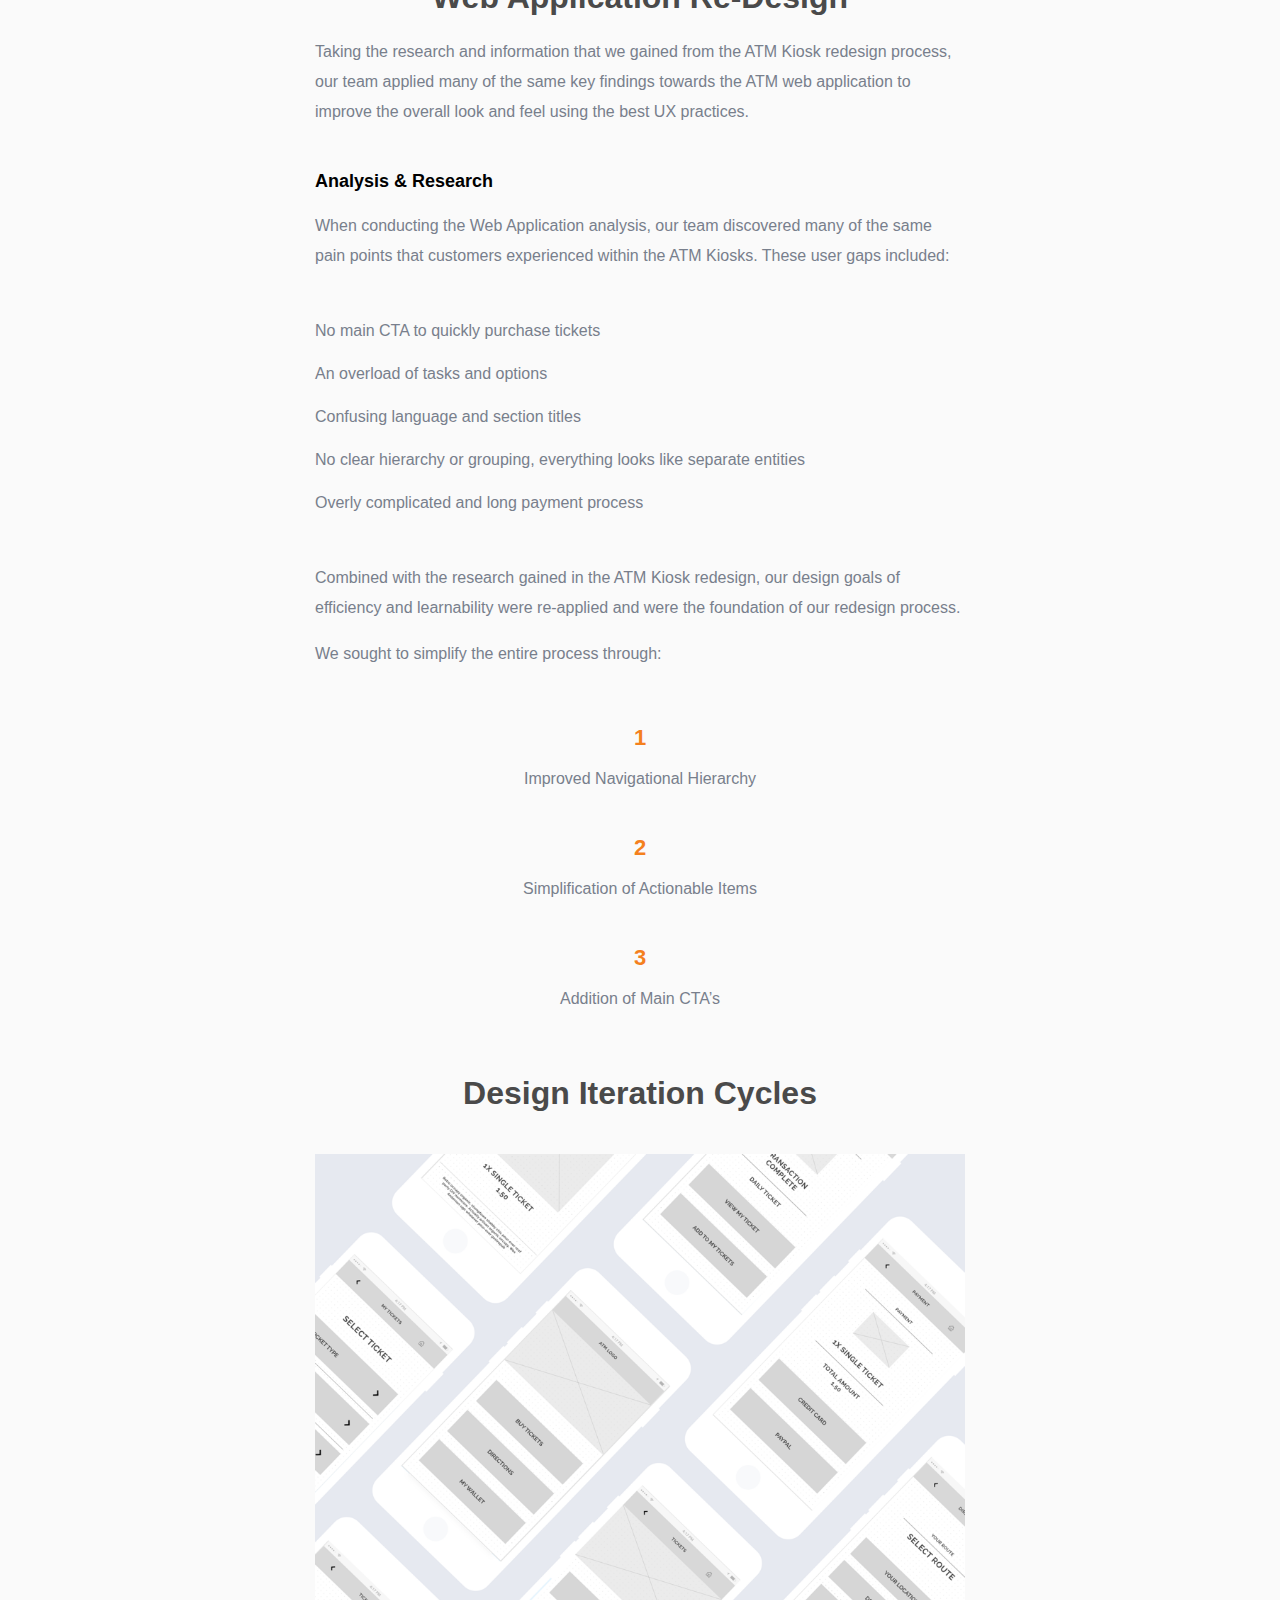
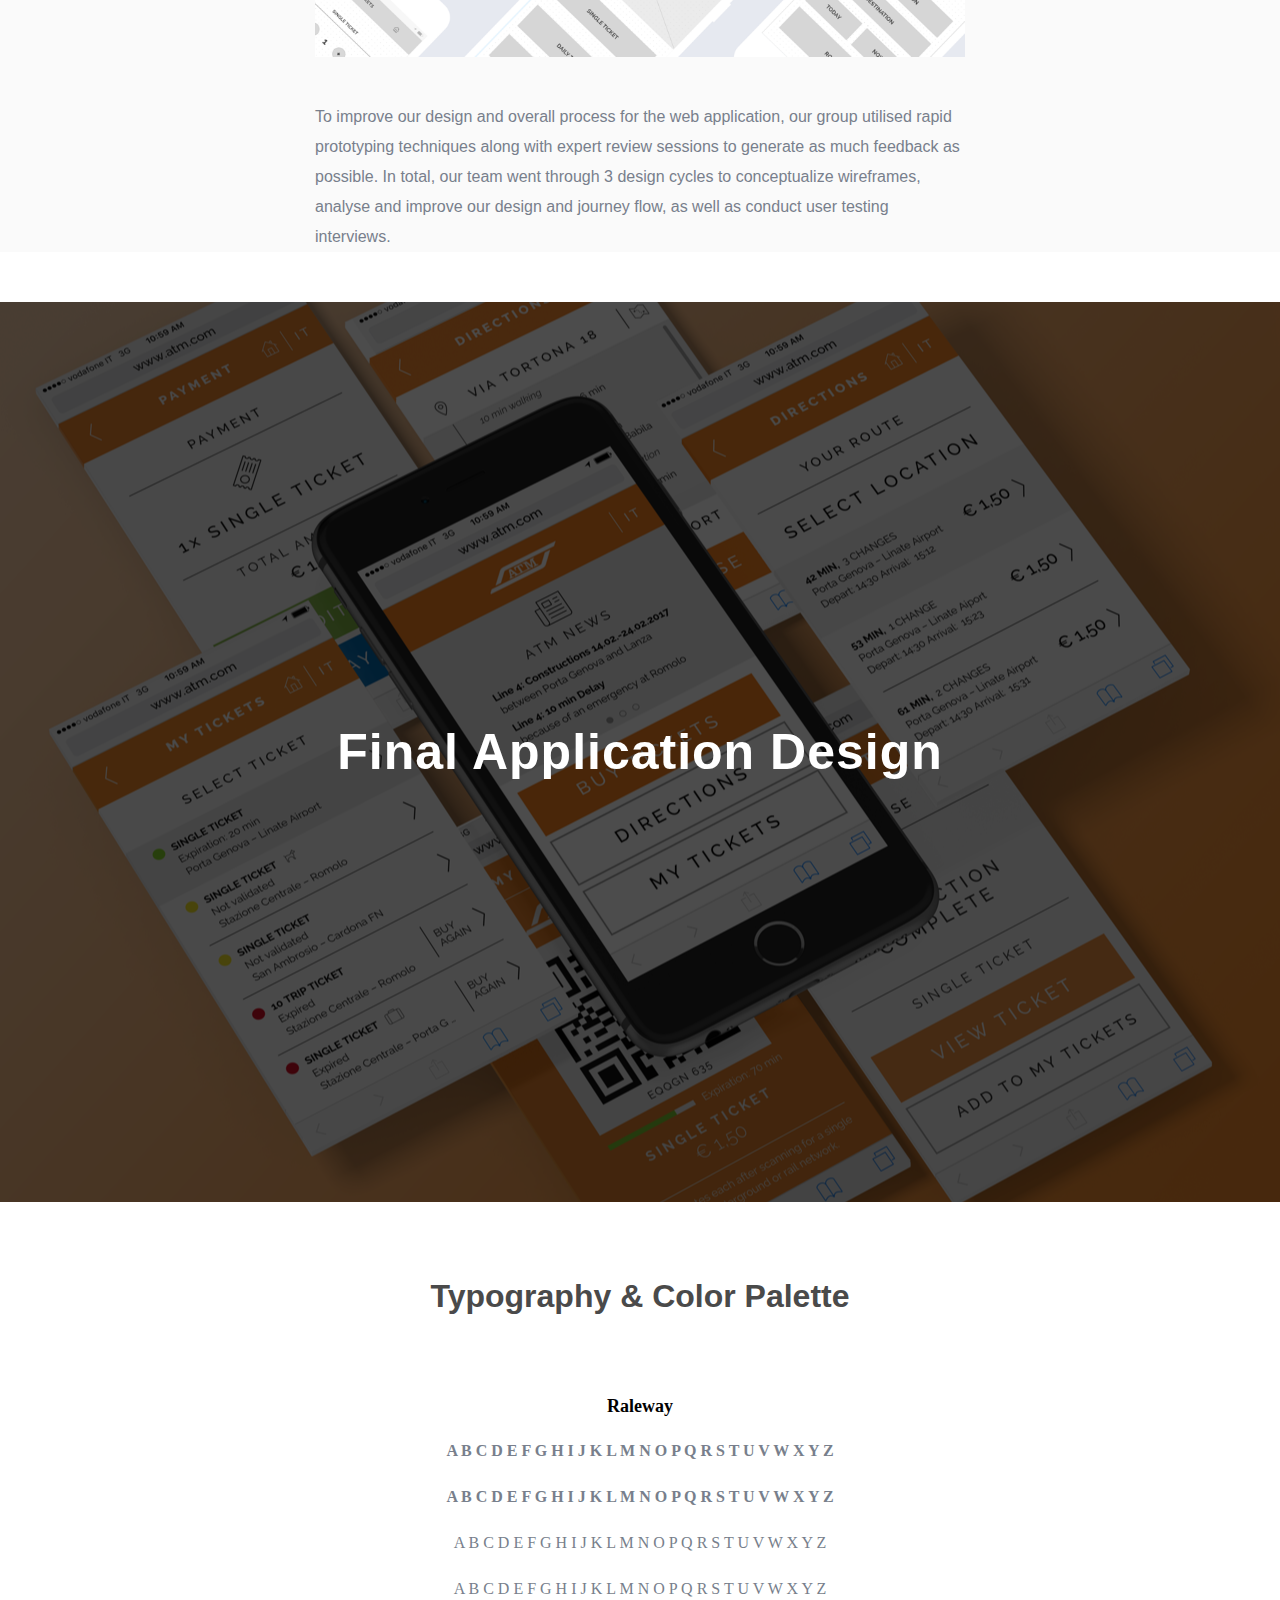
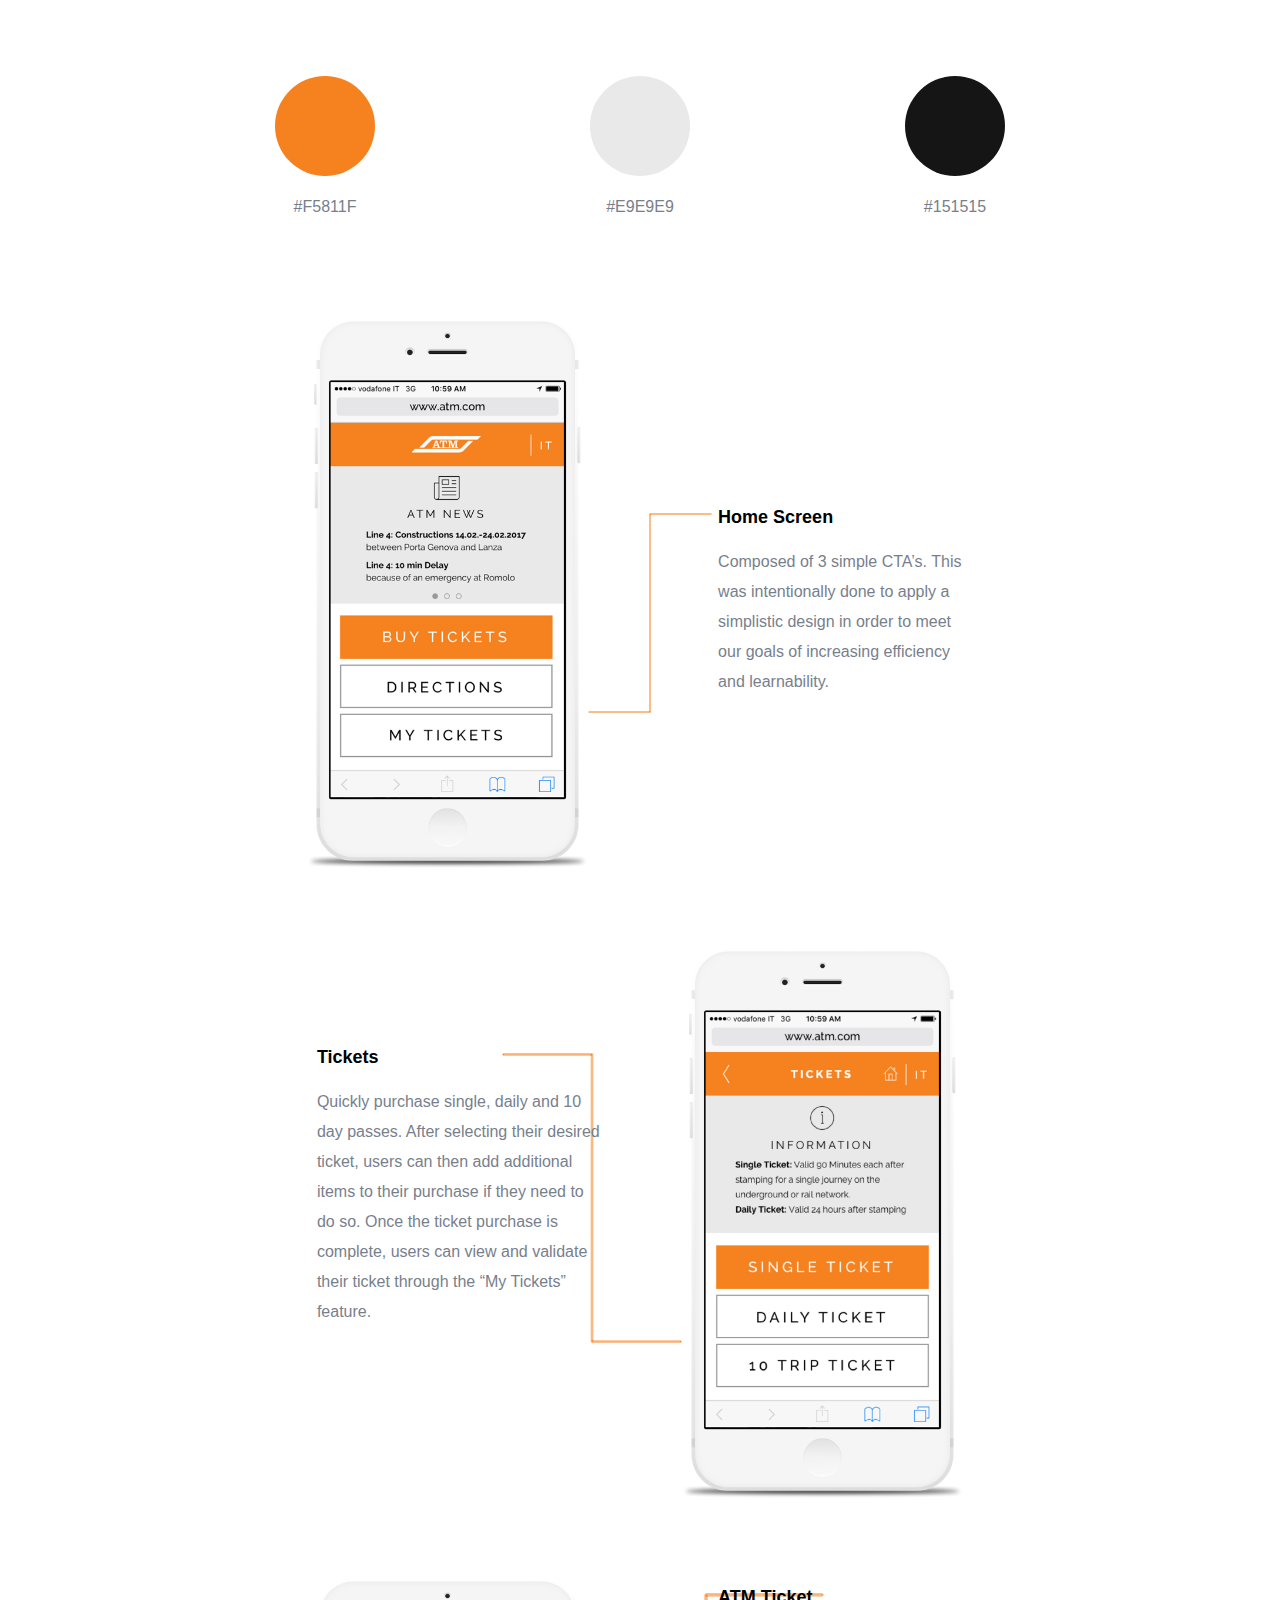
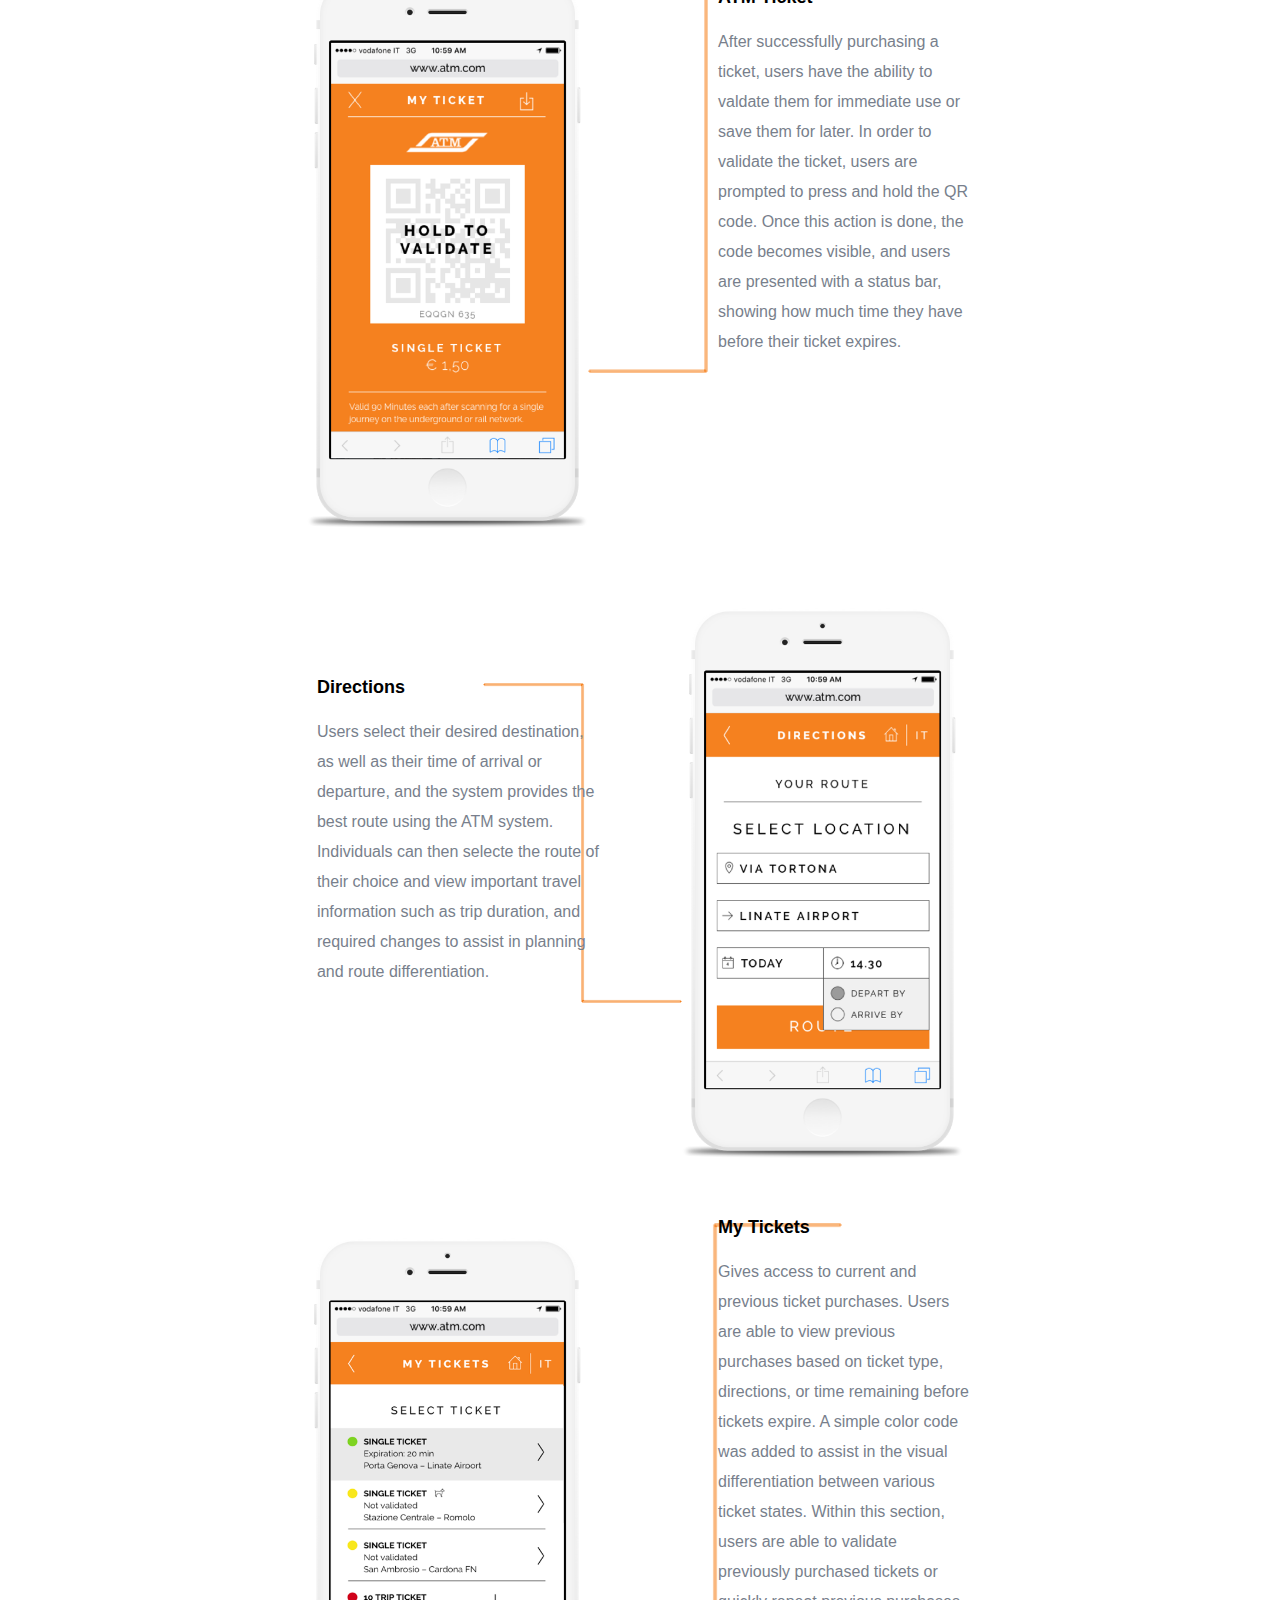
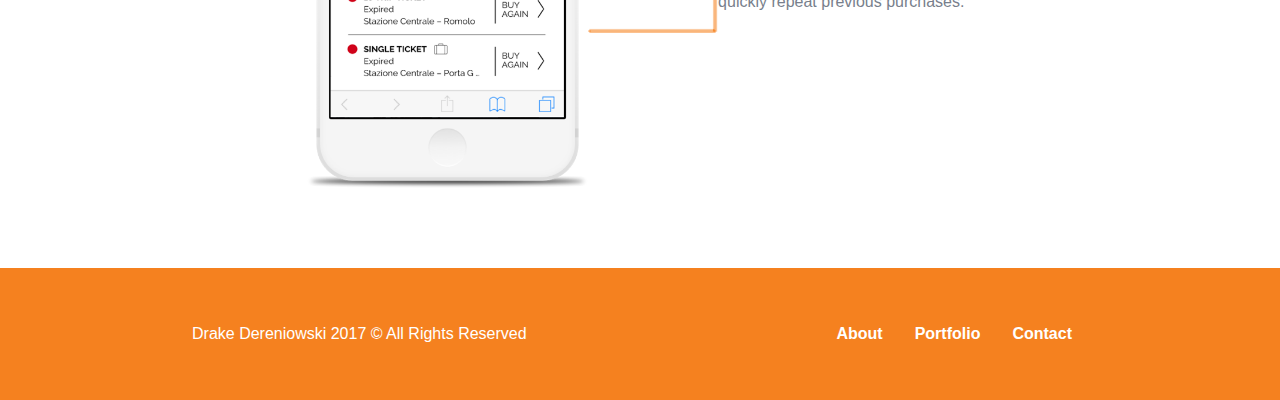
==== commit 4b8cf40b: "Updated ATM Case Study" ====
--- a/atm-case.html
+++ b/atm-case.html
@@ -60,22 +60,22 @@
     
     <div class="port-width-wrap">
      
-       <h2 class="h2-alt port-section-title">Research & Analysis</h2>
+       <h2 class="h2-alt port-section-title port-analysis">Research & Analysis</h2>
 
        <p>We began our research process by compiling a list of the main features users would attempt to complete at the ATM Kiosks. From here, we went to the metro station and tried to complete these actions first hand and discovered many pain points and user gaps that currently exist. Current pain points include:</p>
 
-       <div class="atm-pain-points">
-
-         <p>No available directions (have to search by zone, not by location).</p>
-
-         <p>Confusing terminology and language.</p>
-
-         <p>Overloaded of ticket options and information.</p>
-
-         <p>Lack of information when travelling with extra items.</p>
-
-
-      </div>
+       <ul class="atm-analysis-list">
+
+         <li>No available directions (have to search by zone, not by location).</li>
+
+         <li>Confusing terminology and language.</li>
+
+         <li>Overloaded of ticket options and information.</li>
+
+         <li>Lack of information when travelling with extra items.</li>
+
+
+      </ul>
 
       <p>Overall, a general lack of user empathy is the root of many issues and generates a large gulf of execution for users. Users know what they want to do, but aren't sure how to communicate these actions to the system.</p>
 
@@ -121,11 +121,15 @@
       
       <h2 class="port-section-title">User Testing Insights & Iterations</h2>
       
-      <p>After building our initial prototype, we sought feedback from users with other mental models, and generated explorative and direct user tasks to further improve our process.</p>
-      
-      <p>Elements such as Purchasing Tickets, Travelling with additional Items, and Directions were directly tested, while other aspects of the process such as, payment options, basic navigation, as well as language options were indirectly tested to ensure our mental models didn't overlook simple user actions.</p>
-      
-      <p>From our user testing interviews, we received valuable feedback which ultimately allowed us to re-evaluate our process and largely improve our existing flow.</p>
+      <div class="testing-overview-cnt">
+      
+        <p>After building our initial prototype, we sought feedback from users with other mental models, and generated explorative and direct user tasks to further improve our process.</p>
+
+        <p>Elements such as Purchasing Tickets, Travelling with additional Items, and Directions were directly tested, while other aspects of the process such as, payment options, basic navigation, as well as language options were indirectly tested to ensure our mental models didn't overlook simple user actions.</p>
+
+        <p>From our user testing interviews, we received valuable feedback which ultimately allowed us to re-evaluate our process and largely improve our existing flow.</p>
+      
+      </div>
       
       <div class="final-atm-kiosk">
         
@@ -178,6 +182,194 @@
   </section>
 
   <!-- End ATM User Testing & Insights Page !-->
+  
+  
+  <!-- ATM Application Re-Design Page !-->
+  
+  <section class="web-app-redesign">
+    <div class="section-wrapper">
+      <div class="port-width-wrap redesign-cnt">
+       
+       <h2 class="port-section-title">Web Application Re-Design</h2>
+       
+       <p>Taking the research and information that we gained from the ATM Kiosk redesign process, our team applied many of the same key findings towards the ATM web application to improve the overall look and feel using the best UX practices.</p>
+       
+       <div class="webapp-analysis">
+         <h4>Analysis & Research</h4>
+         
+         <div class="webapp-analysis-cnt">
+           <p>When conducting the Web Application analysis, our team discovered many of the same pain points that customers experienced within the ATM Kiosks. These user gaps included:</p>
+           
+           <ul class="atm-analysis-list">
+             <li>No main CTA to quickly purchase tickets</li>
+             <li>An overload of tasks and options</li>
+             <li>Confusing language and section titles</li>
+             <li>No clear hierarchy or grouping, everything looks like separate entities</li>
+             <li>Overly complicated and long payment process</li>
+           </ul>
+           
+           <div class="design-goals">
+             <p>Combined with the research gained in the ATM Kiosk redesign, our design goals of efficiency and learnability were re-applied and were the foundation of our redesign process.</p>
+
+             <p>We sought to simplify the entire process through:</p>
+           
+            <ul class="design-goal-number atm-design-goal">
+              <li><span>1</span><p>Improved Navigational Hierarchy</p></li>
+              <li><span>2</span><p>Simplification of Actionable Items</p></li>
+              <li><span>3</span><p>Addition of Main CTA’s</p></li>
+            </ul> 
+          </div>
+         </div>
+       </div>
+       
+       <div class="design-iteration-cycles">
+         <h2 class="port-section-title">Design Iteration Cycles</h2>
+         <img class="atm-wireframes" src="img/atm-wireframes.png">
+         <p>To improve our design and overall process for the web application, our group utilised rapid prototyping techniques along with expert review sessions to generate as much feedback as possible. In total, our team went through 3 design cycles to conceptualize wireframes, analyse and improve our design and journey flow, as well as conduct user testing interviews. </p>
+       </div>
+  
+        
+      </div>
+    </div>
+  </section>
+  
+  
+  <!-- End ATM Application Re-Design Page !-->
+  
+  
+  <!-- ATM Final Re-Design Page !-->
+  
+  <section class="port-final-redesign">
+   
+   <div class="atm-final-redesign">
+      <h1 class="port-case-title">Final Application Design</h1>
+   </div>
+       
+    <div class="section-wrapper">
+      <div class="port-width wrap final-redesign-cnt">
+      
+      <h2 class="port-section-title">Typography & Color Palette</h2>
+     
+      <div class="typography">
+
+        <div class="typography-3">
+          <h4>Raleway</h4>
+          <p style="font-weight:900;">A B C D E F G H I J K L M N O P Q R S T U V W X Y Z</p>
+          <p style="font-weight:700;">A B C D E F G H I J K L M N O P Q R S T U V W X Y Z</p>
+          <p style="font-weight:500;">A B C D E F G H I J K L M N O P Q R S T U V W X Y Z</p>
+          <p style="font-weight:400;">A B C D E F G H I J K L M N O P Q R S T U V W X Y Z</p>
+        </div> 
+
+      </div>
+    
+      <div class="palette">
+
+         <span class="palette-color">  
+          <figure class="color palette-5"></figure>
+          <p>#F5811F</p>
+         </span>
+
+         <span class="palette-color">  
+          <figure class="color palette-6"></figure>
+          <p>#E9E9E9</p>
+         </span>
+
+         <span class="palette-color">  
+          <figure class="color palette-7"></figure>
+          <p>#151515</p>
+         </span>
+
+      </div>
+      
+      <div class="final-design-mockup">
+       
+         <div class="final-mockups mockup-1">
+
+          <img class="iphone-mock" src="img/ATM-Home.png">
+
+          <div class="final-design-txt final-design-atm final-right">
+            <h4>Home Screen</h4>
+            <p>Composed of 3 simple CTA’s. This was intentionally done to apply a simplistic design in order to meet our goals of increasing efficiency and learnability.</p>
+          </div>
+
+         </div> 
+         
+          <div class="final-mockups mockup-2">
+
+            <div class="final-design-txt final-design-atm-left final-left">
+              <h4>Tickets</h4>
+              <p>Quickly purchase single, daily and 10 day passes. After selecting their desired ticket, users can then add additional items to their purchase if they need to do so.  Once the ticket purchase is complete, users can view and validate their ticket through the “My Tickets” feature. </p>
+            </div>
+
+          <img class="iphone-mock" src="img/ATM-Tickets.png">
+
+        </div>  
+        
+        <div class="final-mockups mockup-3">
+
+          <img class="iphone-mock" src="img/ATM-Ticket.png">
+
+          <div class="final-design-txt final-design-atm final-right">
+            <h4>ATM Ticket</h4>
+            <p>After successfully purchasing a ticket, users have the ability to valdate them for immediate use or save them for later. In order to validate the ticket, users are prompted to press and hold the QR code. Once this action is done, the code becomes visible, and users are presented with a status bar, showing how much time they have before their ticket expires. </p>
+          </div>
+
+        </div> 
+        
+        <div class="final-mockups mockup-4">
+
+            <div class="final-design-txt final-design-atm-left final-left">
+              <h4>Directions</h4>
+              <p>Users select their desired destination, as well as their time of arrival or departure, and the system provides the best route using the ATM system. Individuals can then selecte the route of their choice and view important travel information such as trip duration, and required changes to assist in planning and route differentiation.</p>
+            </div>
+
+          <img class="iphone-mock" src="img/ATM-Directions.png">
+
+        </div>
+        
+        <div class="final-mockups mockup-3">
+
+          <img class="iphone-mock" src="img/ATM-Mytickets.png">
+
+          <div class="final-design-txt final-design-atm final-right">
+            <h4>My Tickets</h4>
+            <p>Gives access to current and previous ticket purchases. Users are able to view previous purchases based on ticket type, directions, or time remaining before tickets expire. A simple color code was added to assist in the visual differentiation between various ticket states. Within this section, users are able to validate previously purchased tickets or quickly repeat previous purchases. </p>
+          </div>
+
+        </div>   
+        
+    </div>  
+        
+    </div>
+  </div>
+    
+  </section>
+
+  
+  <!-- End ATM Final Re-Design Page !-->
+  
+  <!-- ATM Footer !-->
+
+   <footer class="footer atm-footer">
+
+       <p>Drake Dereniowski 2017 © All Rights Reserved</p>
+
+       <nav class="footer-nav footer-nav-dg">
+         <ul>
+           <li><a href="../#about">About</a></li>
+           <li><a href="../#portfolio">Portfolio</a></li>
+           <li><a href="../#contact">Contact</a></li>
+         </ul>
+       </nav> 
+
+     </footer>
+   
+   
+<!-- End ATM Footer !-->
+
+  
+  
+  
 
  </div>
   
--- a/style.css
+++ b/style.css
@@ -169,14 +169,12 @@
   transition: transform 350ms ease-in-out;
 }
 
-/*
+
 .btn:hover{
   transform: scale(1.08);
   transition: all 350ms ease-in-out;
   cursor: pointer;
 }
-
-*/
 
 .contact-btn{
   border: 2px solid #00DD99;
@@ -442,11 +440,12 @@
 }
 
 .portfolio-item{
-  padding: 125px 0px;
+  padding: 120px 0px;
   display: flex;
   flex-direction: row;
   justify-content: center;
   align-items: center; 
+  overflow: hidden;
 }
 
 .port-cnt-wrap{
@@ -521,16 +520,12 @@
 }
 
 .dg-portfolio{
-  width: 21.5%;
-  height: 21.5%;
-  
+  width: 22.5%;
   transform: skewY(3deg);
 }
 
 .atm-portfolio{
-  width: 21.5%;
-  height: 21.5%;
-  
+  width: 22.5%;
   transform: skewY(0deg);
 }
 
@@ -724,9 +719,11 @@
 .port-section-title{
   color: #4A4A4A;
   font-size: 32px;  
+  text-align: center;
+}
+
+.port-analysis{
   margin-top: 100px;
-  text-align: center;
-
 }
 
 .dolce-form{
@@ -737,10 +734,6 @@
 .port-width-wrap{
   max-width: 650px;
   margin: 0 auto;
-}
-
-.analysis-cnt-txt{
-  margin-bottom: 40px;
 }
 
 .dg-analysis-title{
@@ -792,6 +785,10 @@
 
 .dg-design-goal{
   color: #948348;
+}
+
+.atm-design-goal{
+  color: #F4801D;
 }
 
 .journey-title{
@@ -869,6 +866,10 @@
   font-family: Avenir;
 }
 
+.typography-3{
+  font-family: "Raleway";
+}
+
 .color{
   height: 100px;
   width:100px;
@@ -906,6 +907,18 @@
   background-color: #948348;
 }
 
+.palette-5{
+  background-color: #F5811F;
+}
+
+.palette-6{
+  background-color: #E9E9E9;
+}
+
+.palette-7{
+  background-color: #151515;
+}
+
 .final-design-mockup{
   margin: 40px 0px;
 }
@@ -928,7 +941,6 @@
 }
 
 .final-design-txt{
-  background-image: url(img/dg-port-bg.png);
   background-repeat: no-repeat;
   background-position: left top;
   background-size: contain;
@@ -936,7 +948,14 @@
   max-width: 385px;
   
   display: inline-block;
-  
+}
+
+.final-design-dg{
+  background-image: url(img/dg-port-bg.png);
+}
+
+.final-design-atm{
+  background-image: url(img/atm-bg-right.png);
 }
 
 .final-design-txt h4{
@@ -950,7 +969,6 @@
 }
 
 .final-left{
-  background-image: url(img/dg-port-bg-2.png);
   background-repeat: no-repeat;
   background-position: right top;
   background-size: contain;
@@ -964,19 +982,31 @@
   padding-right: 80px;
 }
 
+.final-design-dg-left{
+  background-image: url(img/dg-port-bg-2.png);
+}
+
+.final-design-atm-left{
+  background-image: url(img/atm-bg-left.png);
+}
+
 .dg-footer{
   background-color: #948348;
 }
 
-.dg-footer p{
+.atm-footer{
+  background-color: #F5811F;
+}
+
+footer p{
   color: white;
 }
 
-.footer-nav-dg ul li a{
+.footer-nav ul li a{
   color: white;
 }
 
-.footer-nav-dg ul li a:hover{
+.footer-nav ul li a:hover{
   color: white;
 }
 
@@ -990,9 +1020,6 @@
   background-color: #F4801D;
 }
 
-.atm-pain-points{
-  margin: 40px 0px;
-}
 
 .card-sorting{
   margin-top: 40px;
@@ -1020,12 +1047,16 @@
   list-style: none;
 }
 
-.testing-cnt p{
+.testing-cnt{
+  padding-top: 20px;
+}
+
+.testing-overview-cnt{
   margin: 40px 0px;
 }
 
 .final-atm-kiosk-screen{
-  margin: 30px 0px;
+  margin: 45px 0px;
 }
 
 .final-atm-kiosk-screen h5{
@@ -1033,8 +1064,56 @@
   font-weight: 700;
 }
 
-
-
+.atm-kiosk-home{
+  width: 100%;
+}
+
+.web-app-redesign{
+  background-color: #FAFAFA;
+}
+
+.redesign-cnt{
+  padding-top: 60px;
+}
+
+.webapp-analysis{
+  margin-top: 40px;
+}
+
+.atm-analysis-list{
+  list-style: none;
+  padding: 15px 0px;
+}
+
+.atm-analysis-list li{
+  margin: 15px 0px;
+  font-weight: 400;
+  color: #787F8C;
+}
+
+.atm-wireframes{
+  width: 100%;
+  margin: 20px 0px;
+}
+
+.design-iteration-cycles{
+  margin-bottom: 50px;
+}
+
+.atm-final-redesign{
+  height: 100vh;
+  width: 100%;
+  background-image: url(img/atm-ui-final.png);
+  background-position: center;
+  
+  display: flex;
+  justify-content: center;
+  align-items: center;
+}
+
+.final-redesign-cnt{
+  margin-top: 80px;
+}
 
 
 
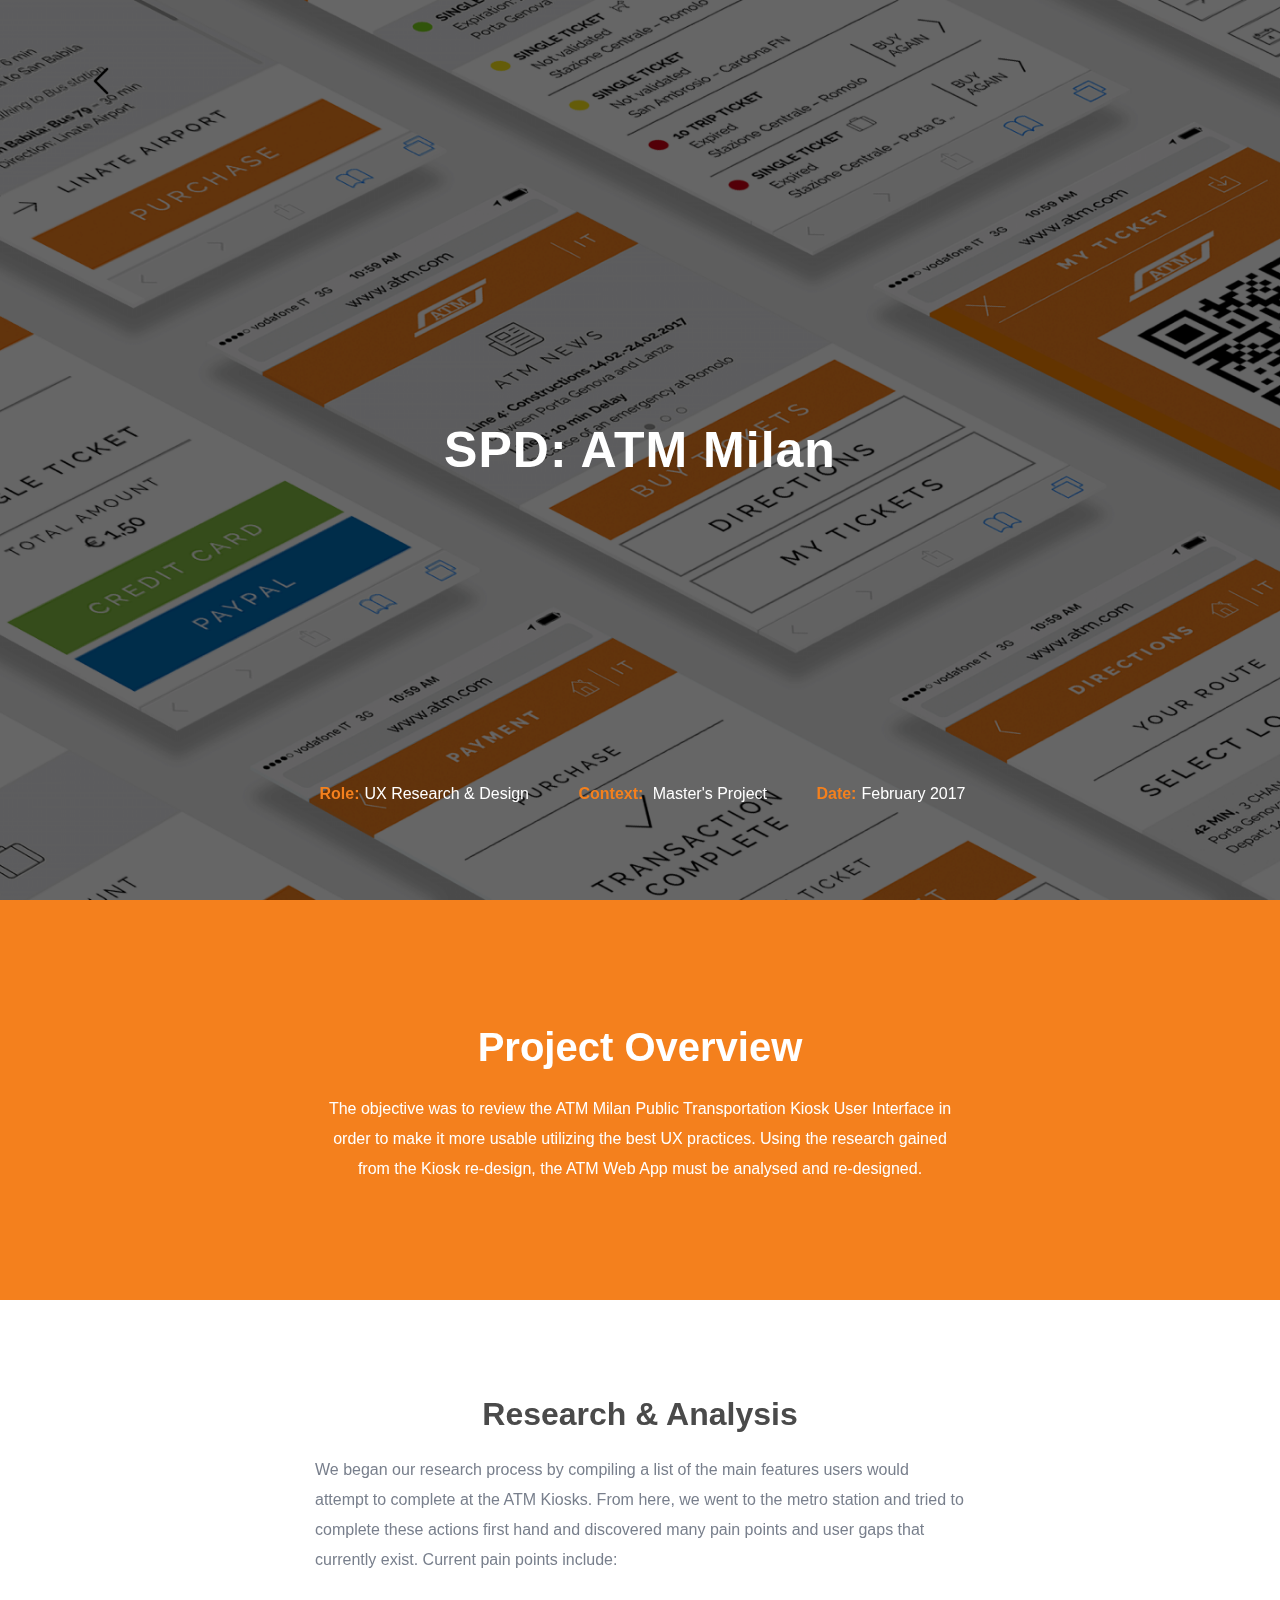
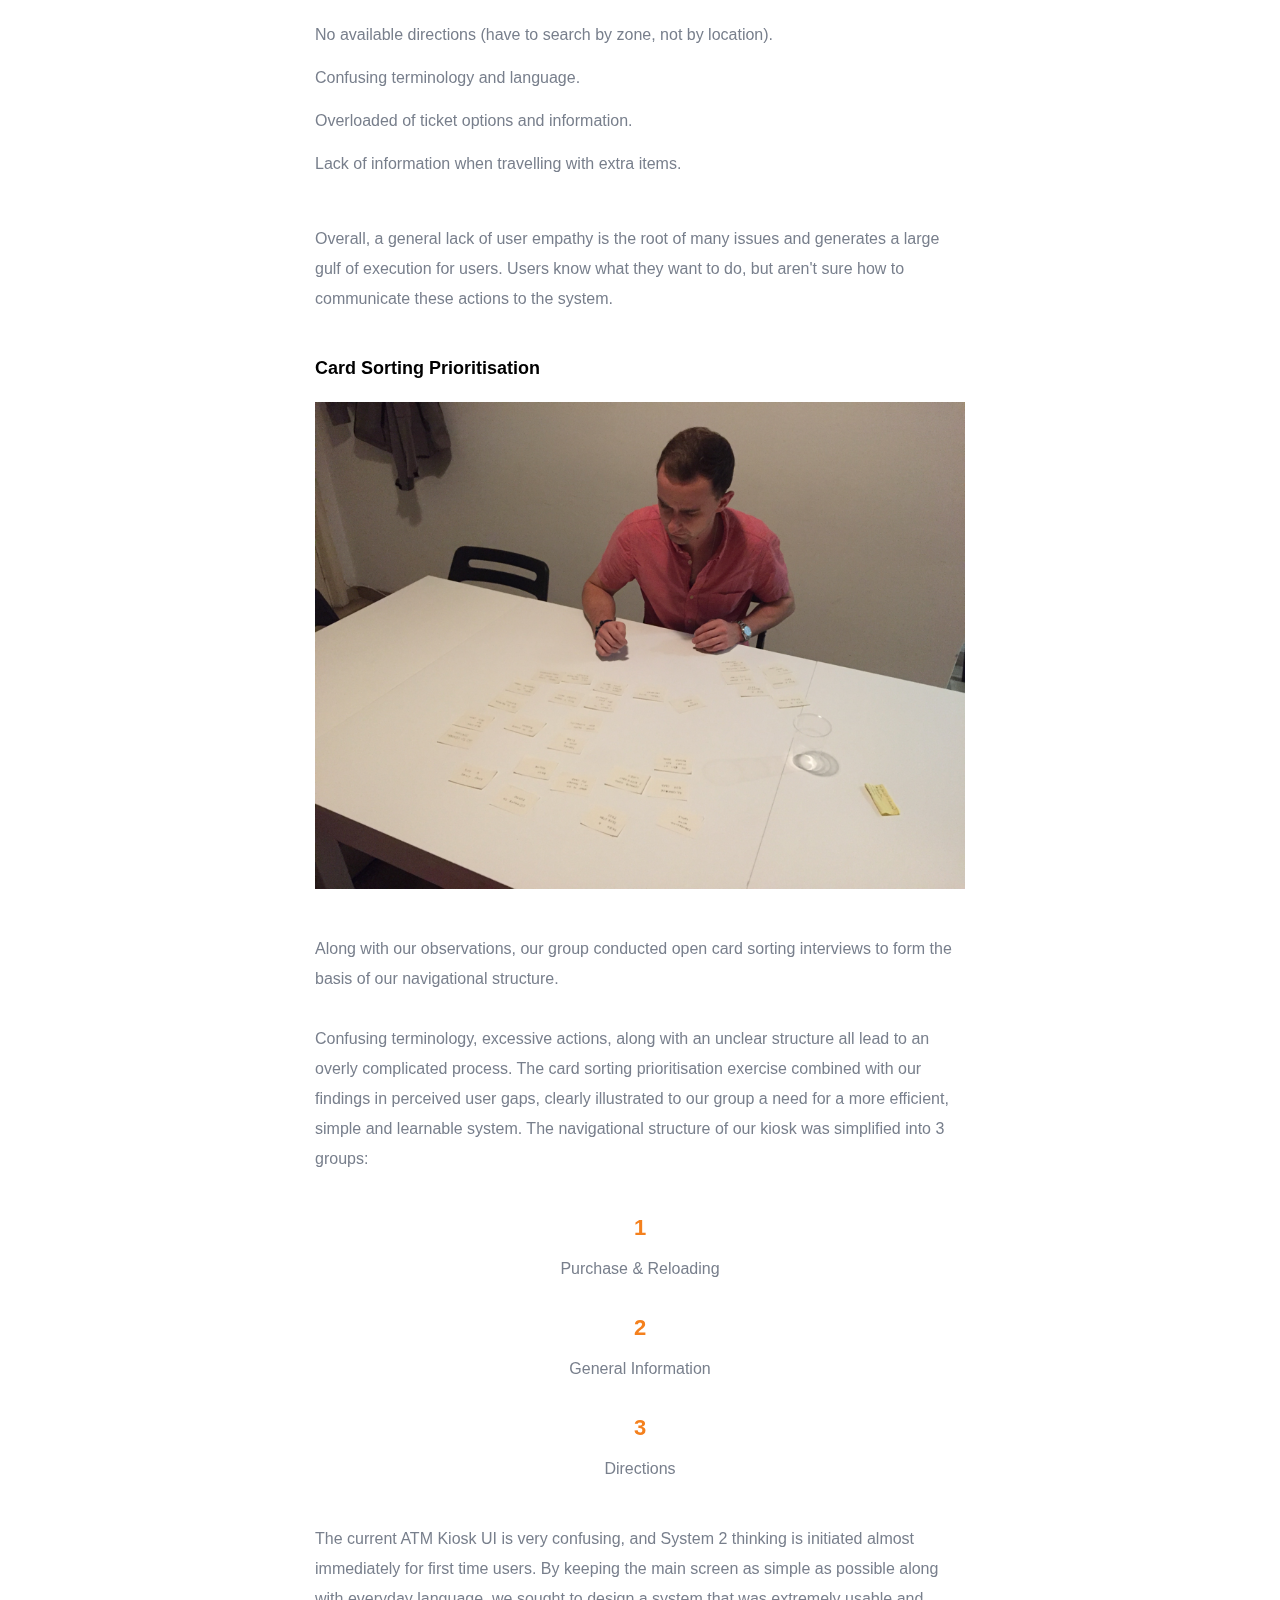
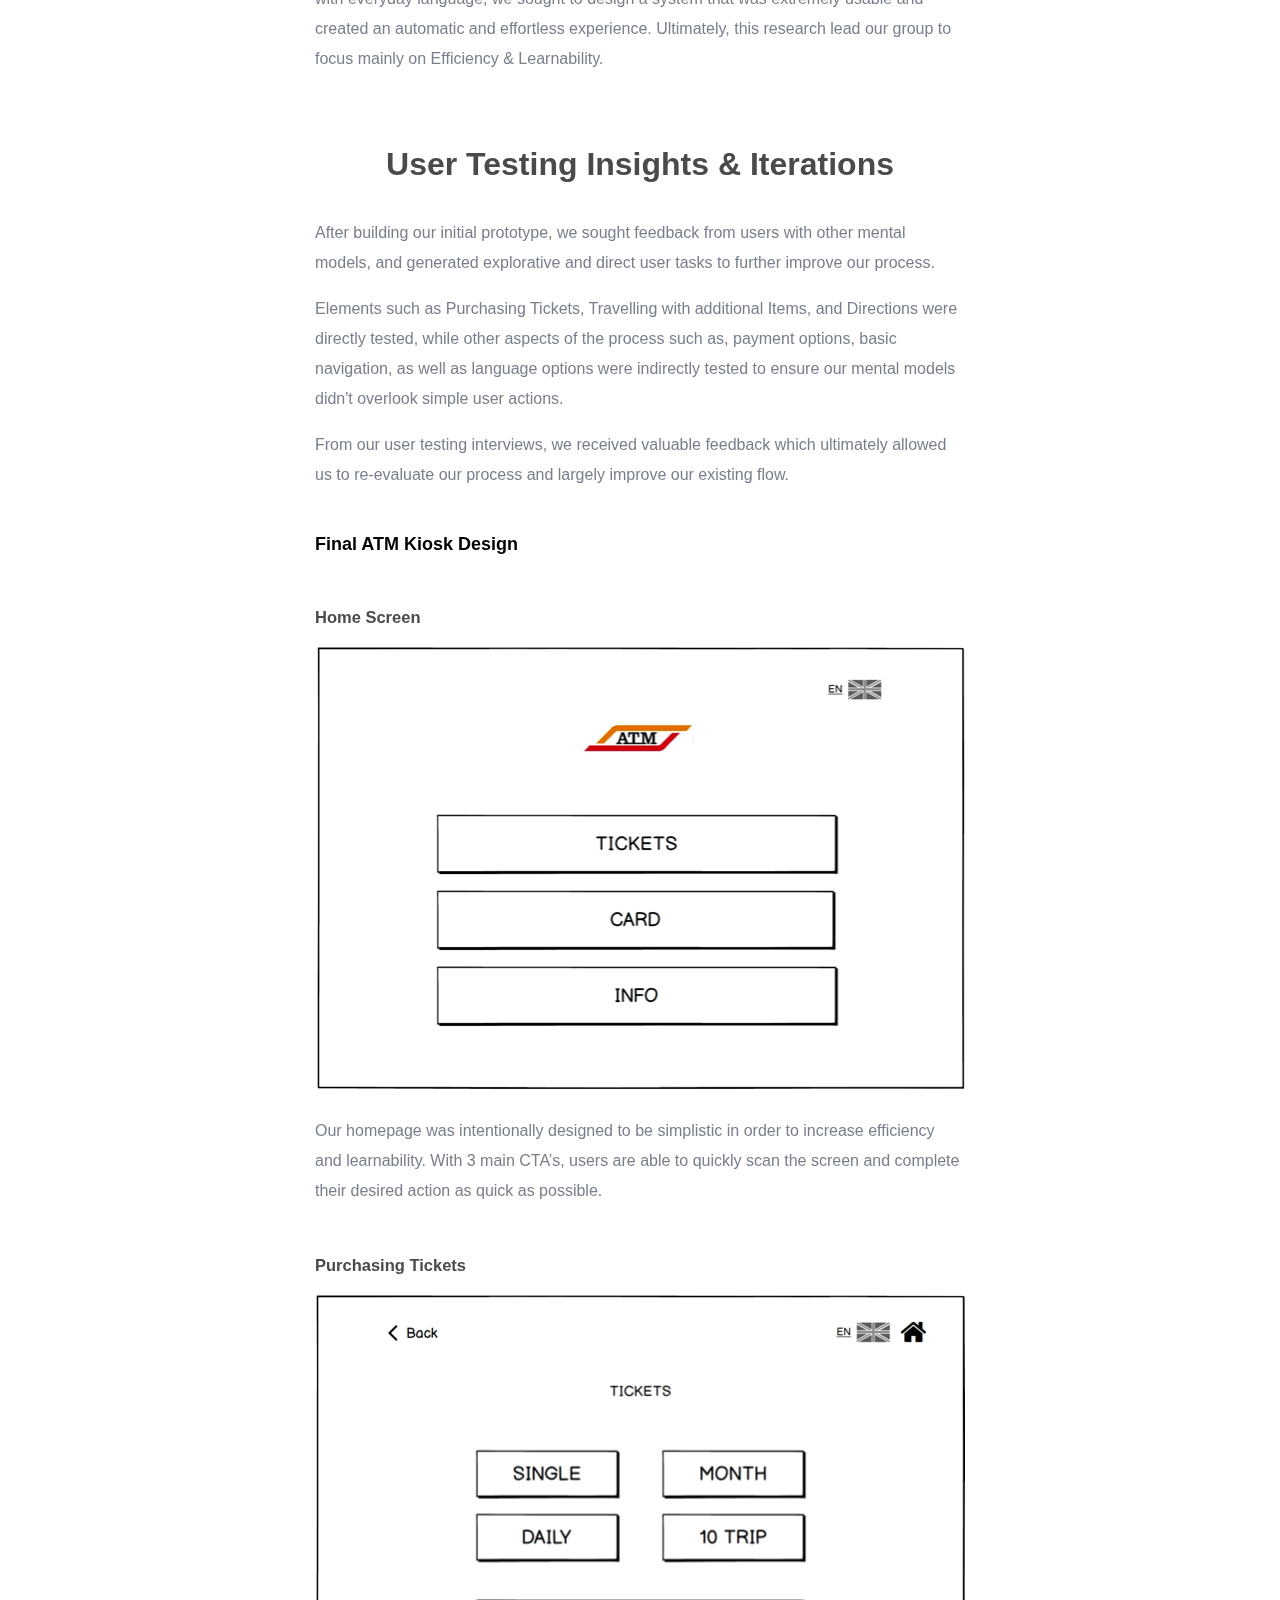
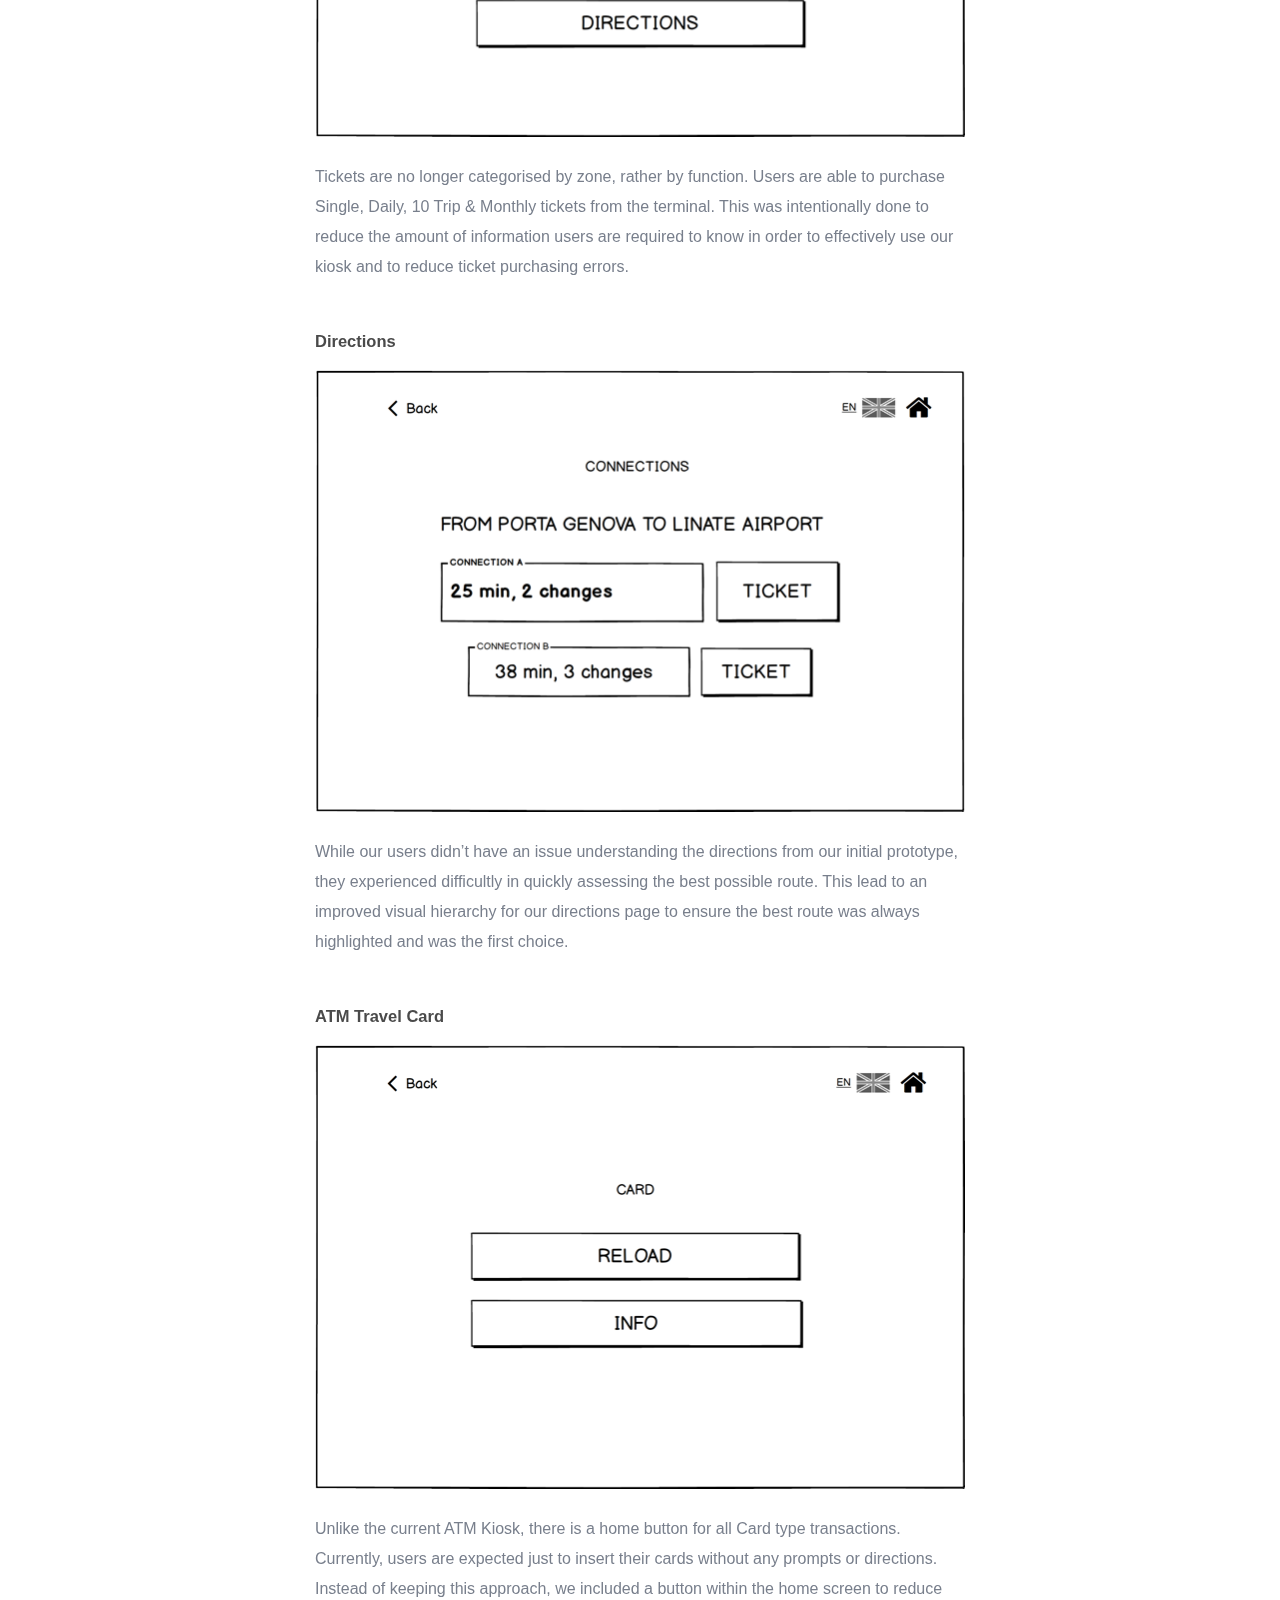
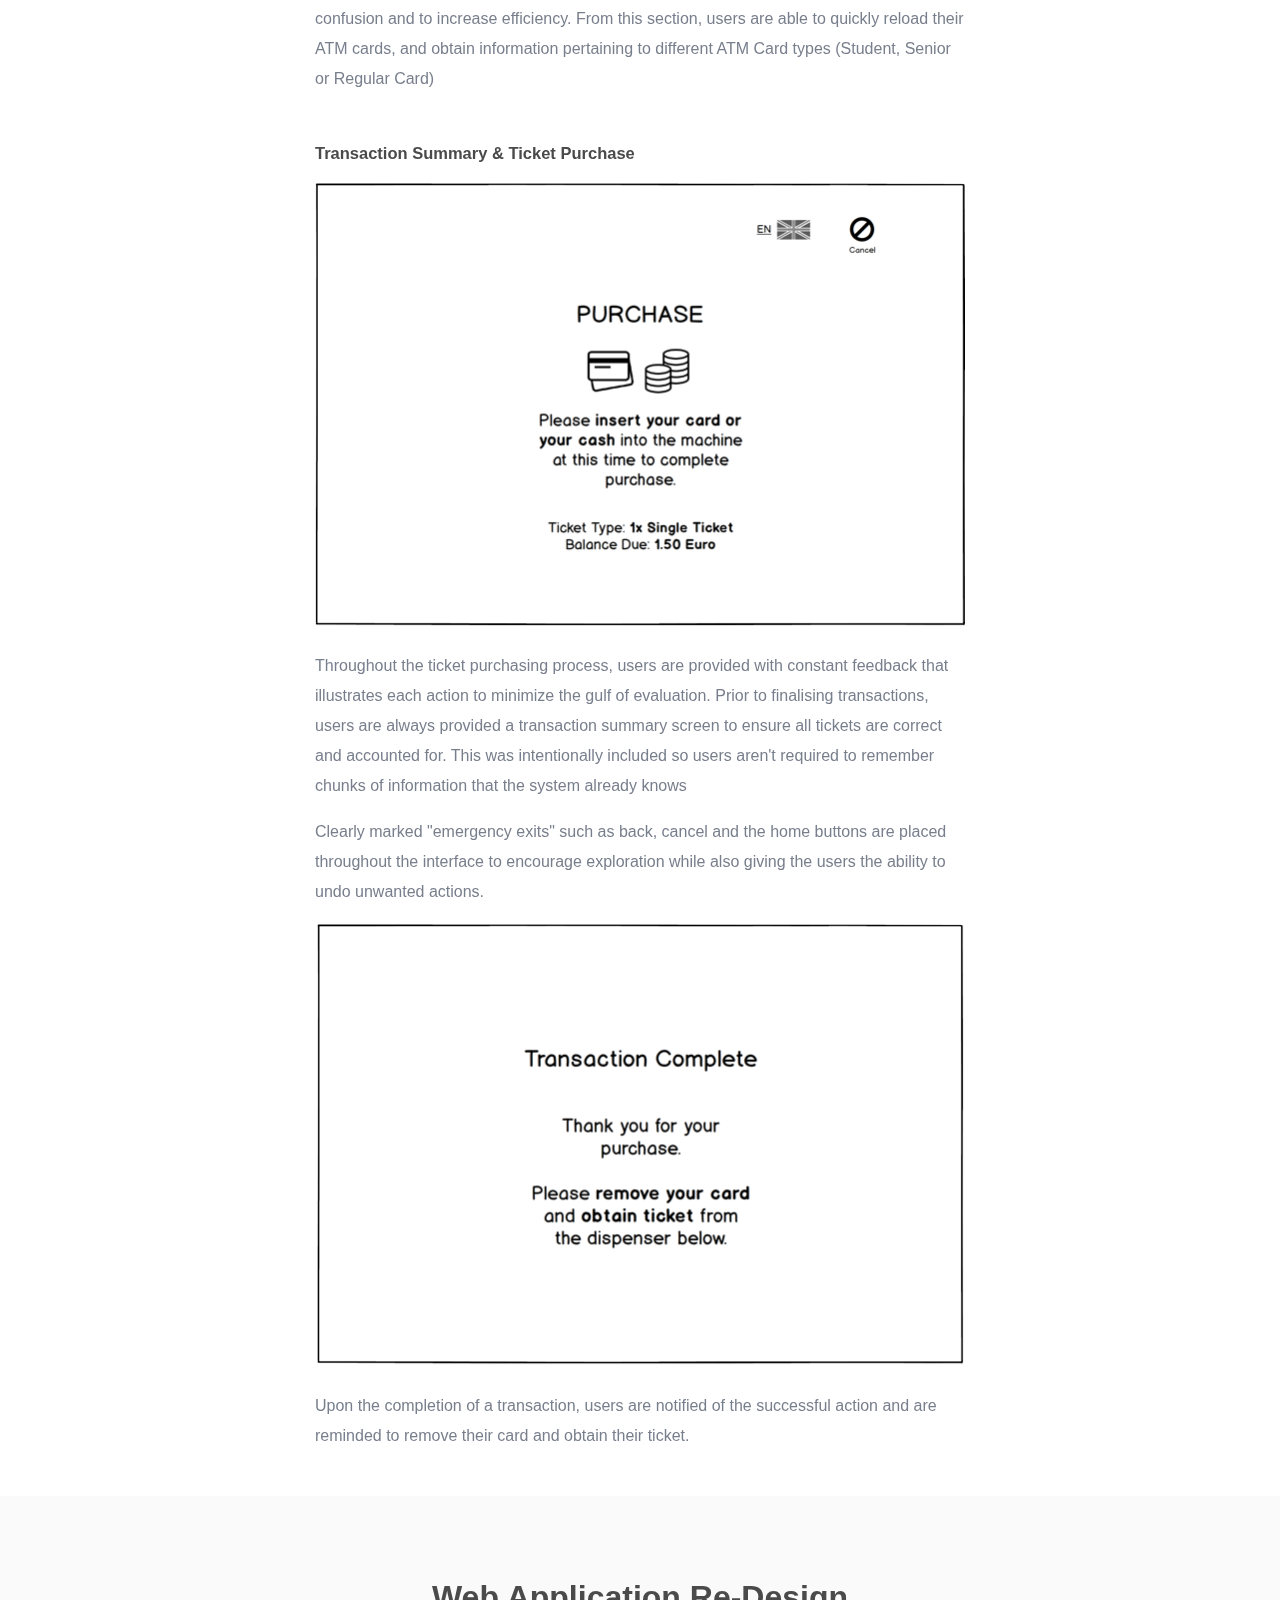
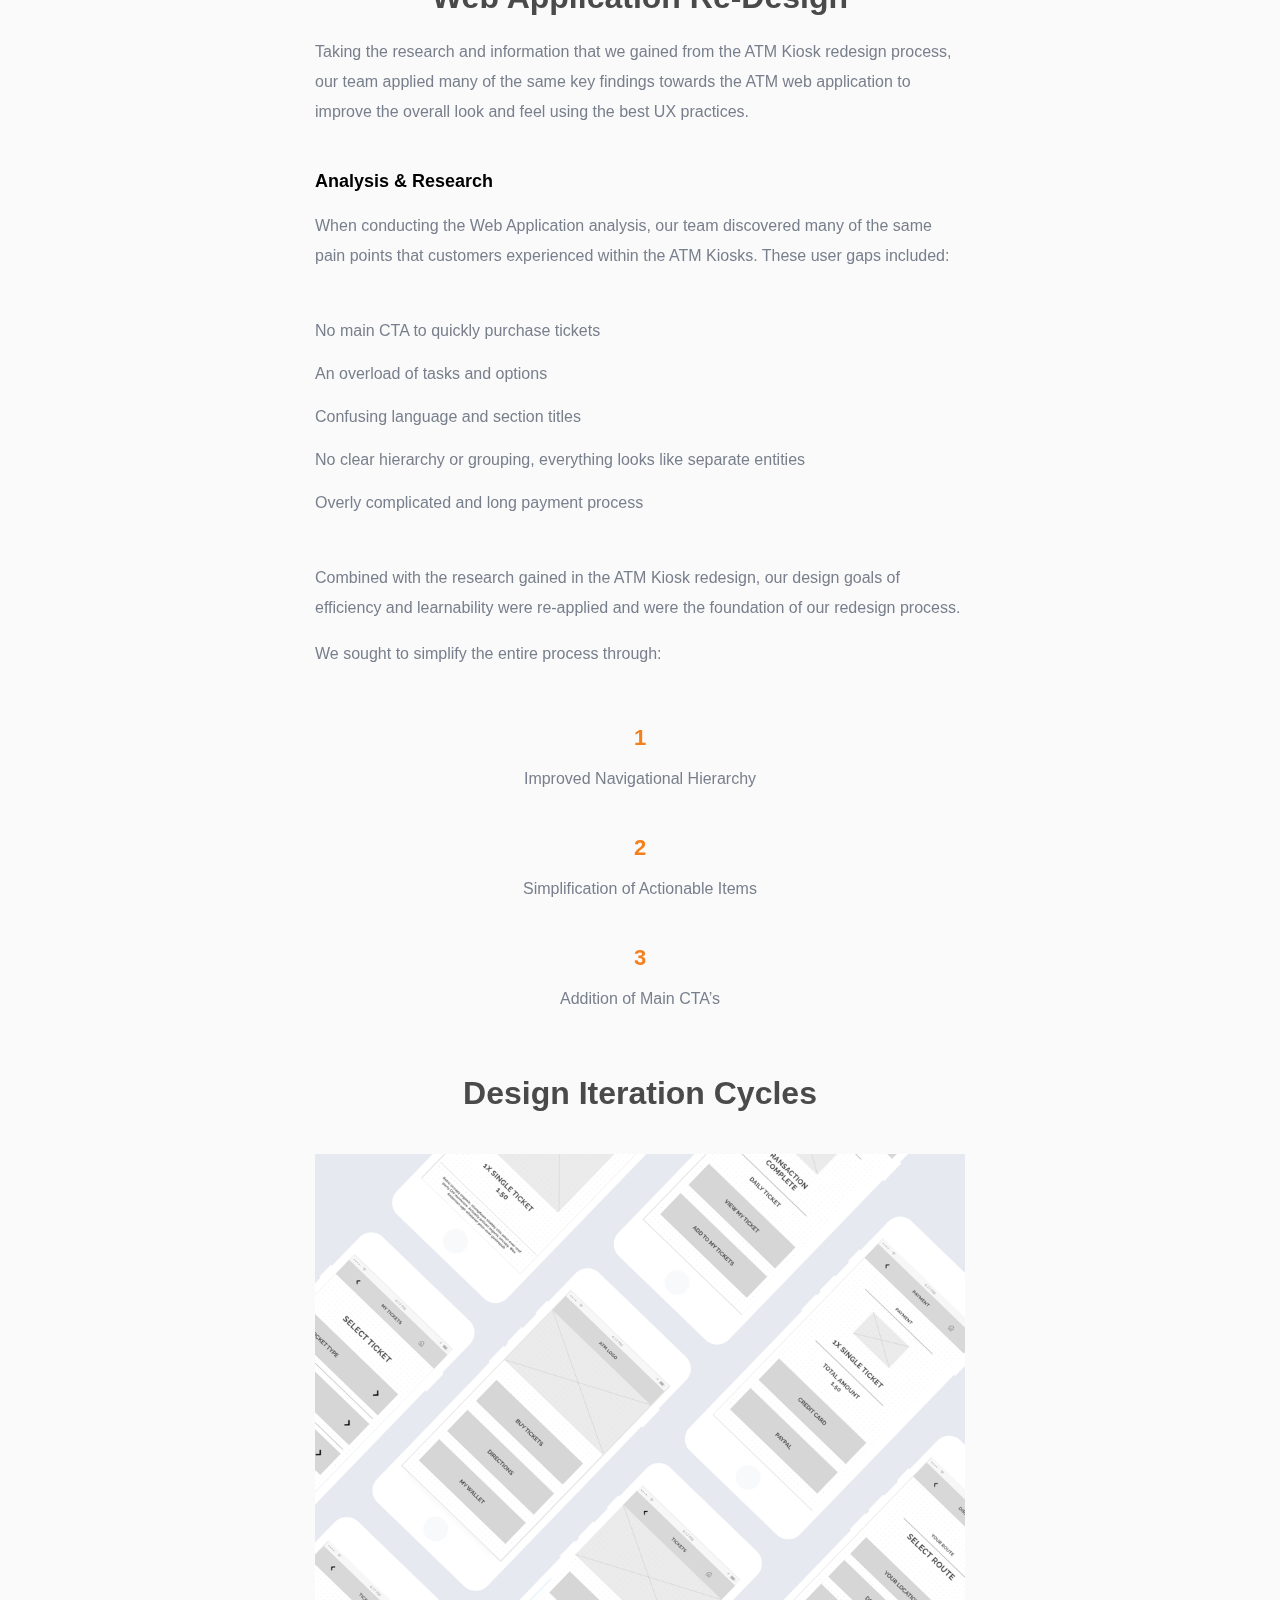
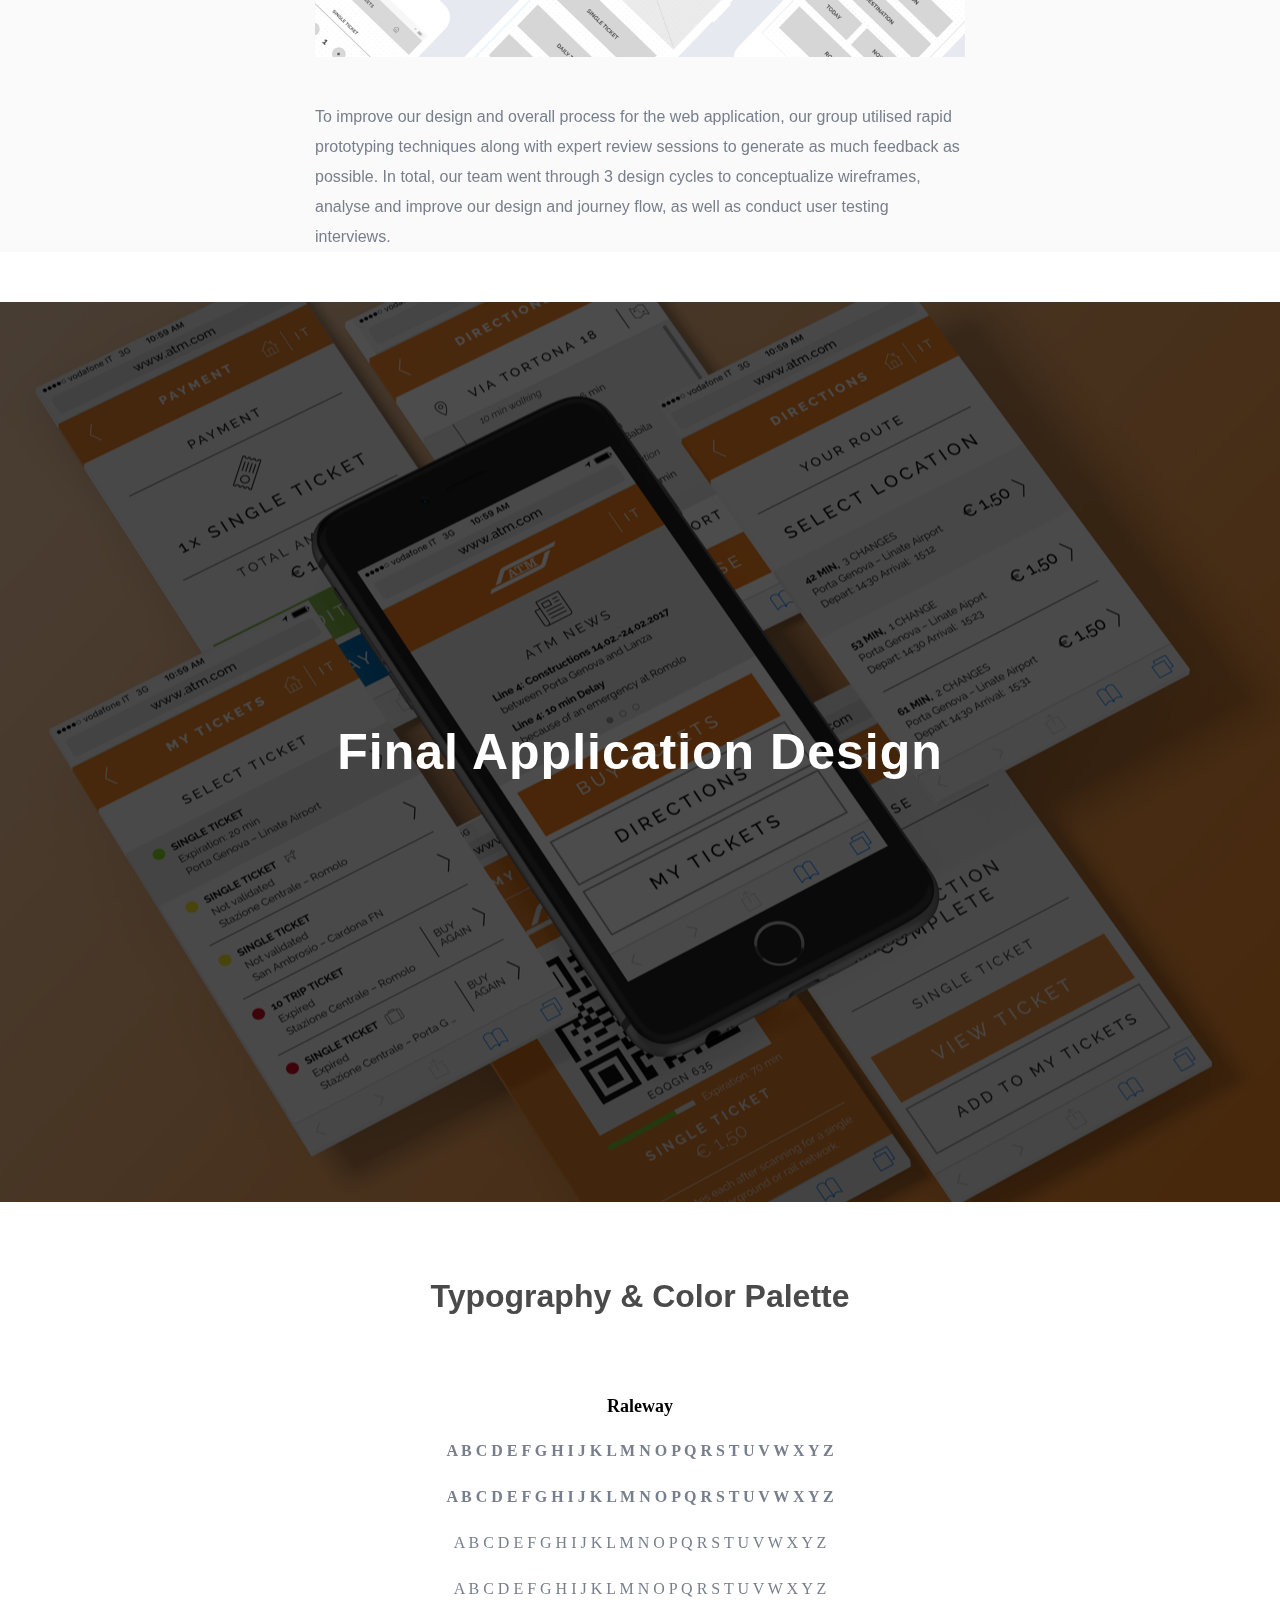
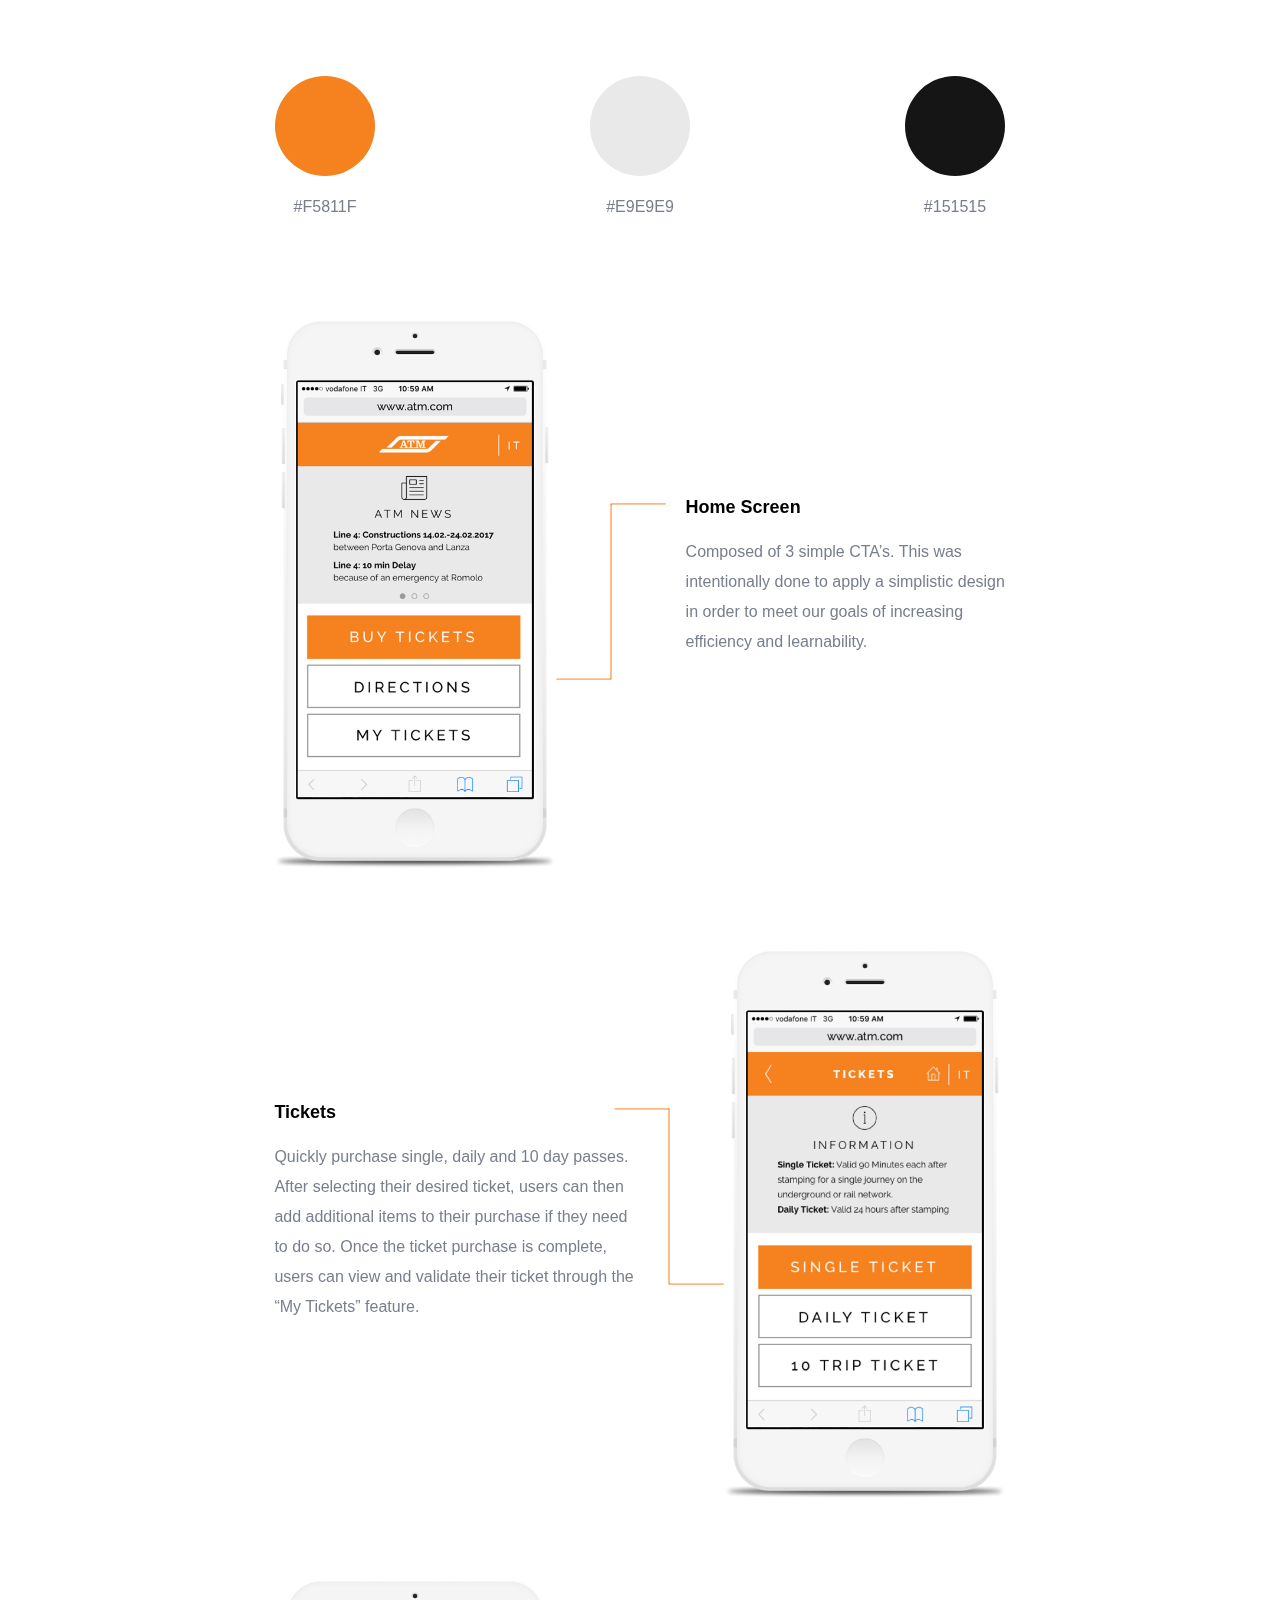
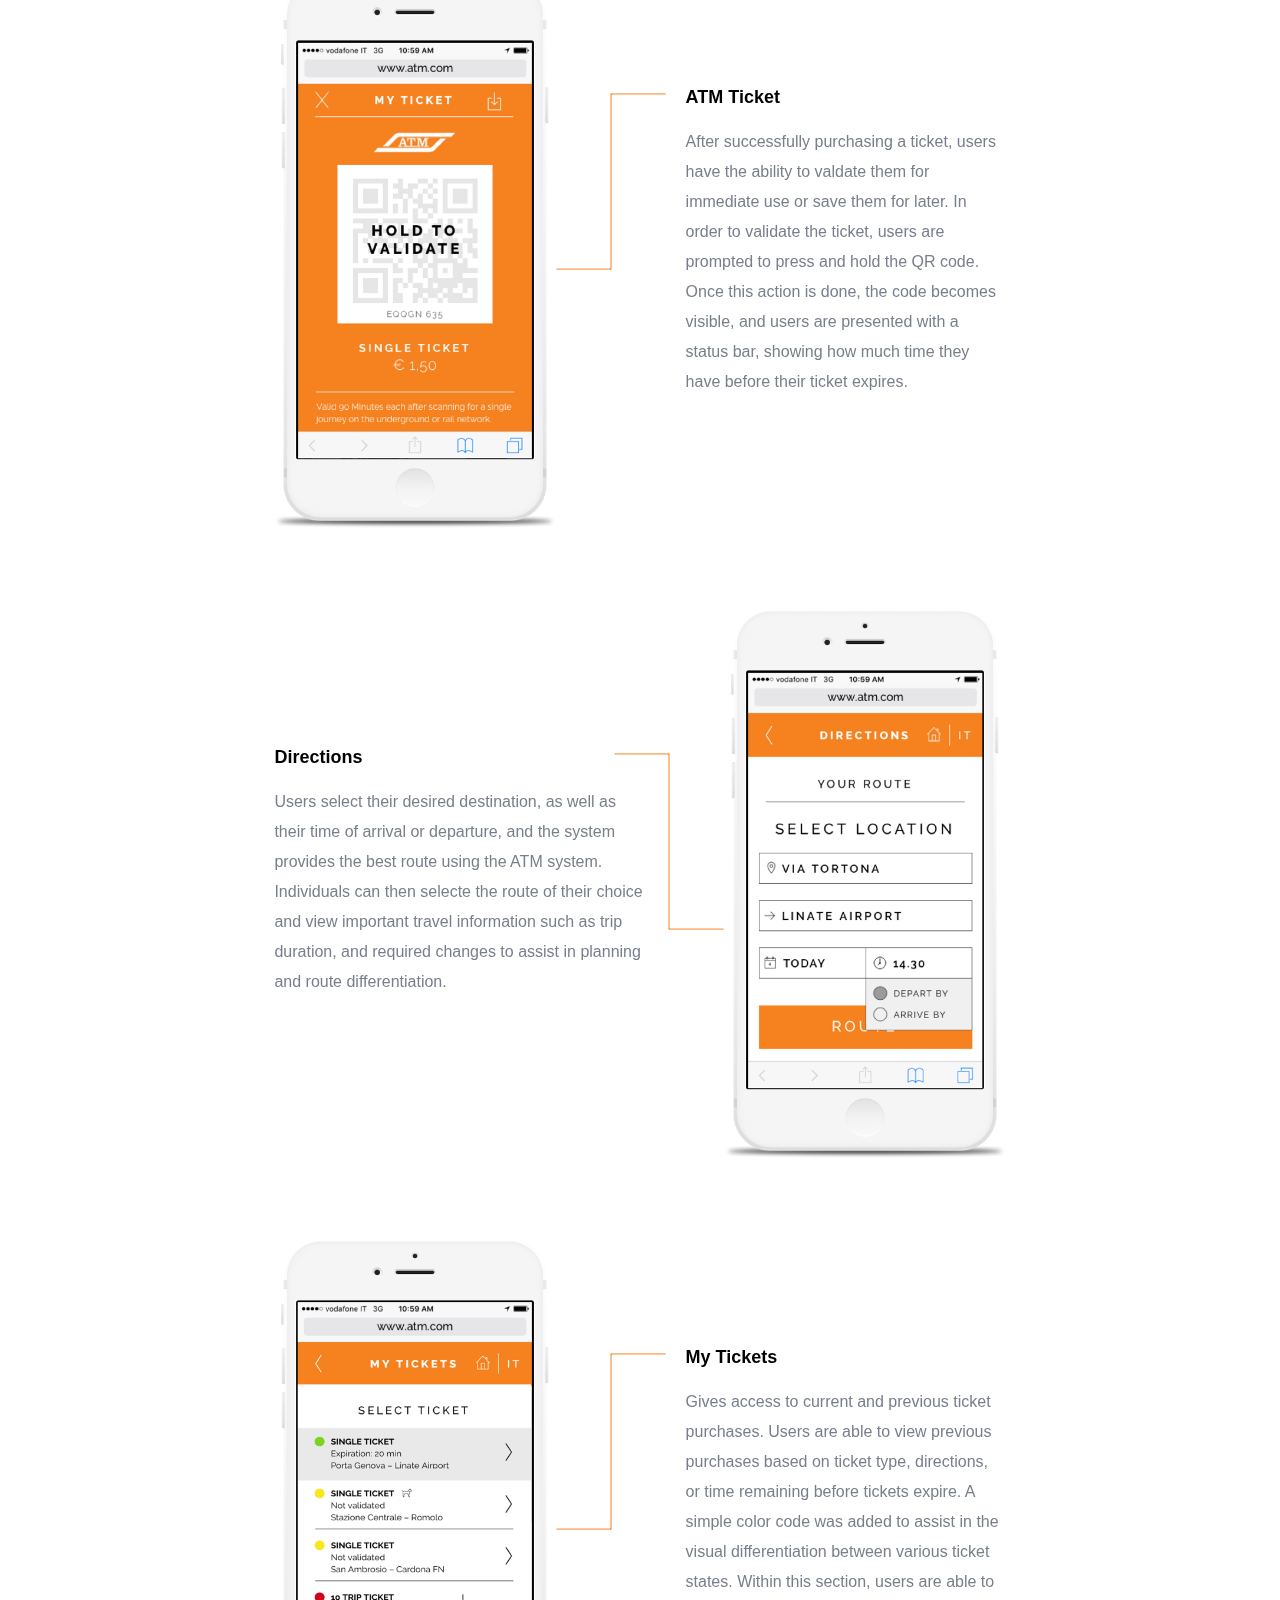
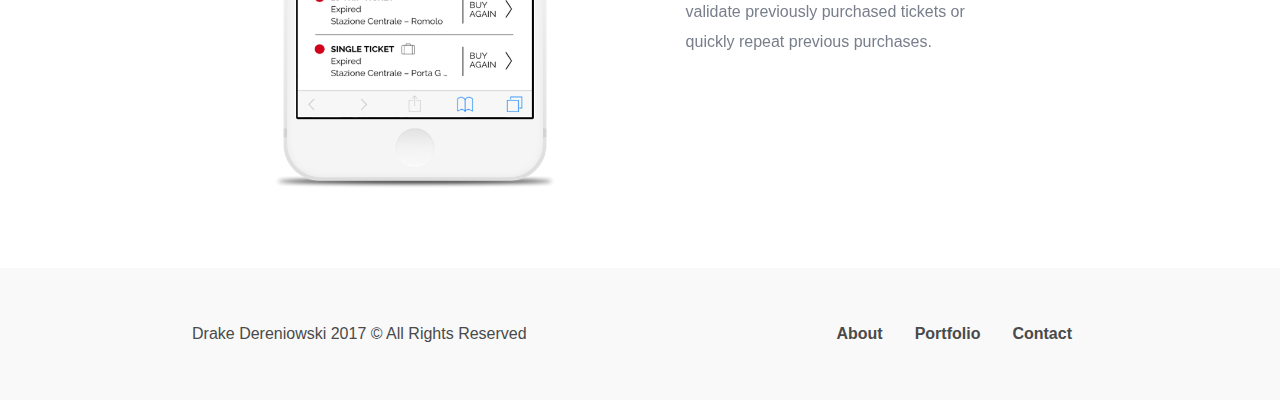
==== commit 0910473f: "Portfolio BG IMG's, IMG Hover Effect" ====
--- a/atm-case.html
+++ b/atm-case.html
@@ -1,377 +1,399 @@
 <!DOCTYPE html>
 <html lang="en">
+
 <head>
   <meta charset="UTF-8">
   <title>ATM Case Study</title>
-  
+
   <link type="text/css" rel="stylesheet" href="style.css">
-  
+
   <meta name="viewport" content="width=device-width, initial-scale=1">
 
 </head>
+
 <body>
- 
- <div class="wrapper">
-  
-  <!-- ATM Main Page !-->
-   
-   <section class="port-main main-atm">
-     
-     <div class="section-wrapper port-main-wrap">
-       
-       <h1 class="port-case-title">SPD: ATM Milan</h1>
-       
-       <ul class="case-facts">
-         <li><span class="case-facts-orange">Role:</span>UX Research & Design</li>
-         <li><span class="case-facts-orange">Context:</span> Master's Project</li>
-         <li><span class="case-facts-orange">Date:</span>February 2017</li>
-       </ul>
-       
-      
-     </div>
-     
-   </section>
-   
- <!-- End ATM Main Page !-->
-  
-  
-  <!-- ATM Project Overview Page !-->
-   
-   <section class="project-over atm-over">
-     
-     <div class="section-wrapper project-over-wrap">
-       
-       <h2 class="h2-alt project-over-title">Project Overview</h2>
-       
-       <p>The objective was to review the ATM Milan Public Transportation Kiosk User Interface in order to make it more usable utilizing the best UX practices. Using the research gained from the Kiosk re-design, the ATM Web App must be analysed and re-designed. </p>
-       
-     </div>
-     
-   </section>
-   
- <!-- End ATM Project Overview Page !-->
- 
- 
- <!-- ATM Analysis & Design Page !-->
-  
-  <section class="analysis">
-    
-    <div class="section-wrapper analysis-wrap">
-    
-    <div class="port-width-wrap">
-     
-       <h2 class="h2-alt port-section-title port-analysis">Research & Analysis</h2>
-
-       <p>We began our research process by compiling a list of the main features users would attempt to complete at the ATM Kiosks. From here, we went to the metro station and tried to complete these actions first hand and discovered many pain points and user gaps that currently exist. Current pain points include:</p>
-
-       <ul class="atm-analysis-list">
-
-         <li>No available directions (have to search by zone, not by location).</li>
-
-         <li>Confusing terminology and language.</li>
-
-         <li>Overloaded of ticket options and information.</li>
-
-         <li>Lack of information when travelling with extra items.</li>
-
-
-      </ul>
-
-      <p>Overall, a general lack of user empathy is the root of many issues and generates a large gulf of execution for users. Users know what they want to do, but aren't sure how to communicate these actions to the system.</p>
-
-      <div class="card-sorting">
-
-       <h4>Card Sorting Prioritisation</h4>
-
-        <img class="card-sorting-img" src="img/atm-cardsort.png">
-
-        <p>Along with our observations, our group conducted open card sorting interviews to form the basis of our navigational structure. </p>
-
-        <p>Confusing terminology, excessive actions, along with an unclear structure all lead to an overly complicated process. The card sorting prioritisation exercise combined with our findings in perceived user gaps, clearly illustrated to our group a need for a more efficient, simple and learnable system. The navigational structure of our kiosk was simplified into 3 groups: </p>
-
-        <div class="atm-kiosk-nav">
-          <ul class="design-goal-number kiosk-nav">
-            <li><span>1</span><p>Purchase & Reloading</p></li>
-            <li><span>2</span><p>General Information</p></li>
-            <li><span>3</span><p>Directions</p></li>
-         </ul> 
+
+  <div class="wrapper">
+
+    <!-- ATM Main Page !-->
+
+    <section class="port-main main-atm">
+
+      <div class="back-nav">
+        <a href="../#portfolio">
+          <img class="back-btn" src="img/back.png">
+        </a>
+        <!-- <p>Back To Portfolio</p> -->
+      </div>
+
+      <div class="section-wrapper port-main-wrap">
+
+        <h1 class="port-case-title">SPD: ATM Milan</h1>
+
+        <ul class="case-facts">
+          <li><span class="case-facts-orange">Role:</span>UX Research & Design</li>
+          <li><span class="case-facts-orange">Context:</span> Master's Project</li>
+          <li><span class="case-facts-orange">Date:</span>February 2017</li>
+        </ul>
+
+
+      </div>
+
+    </section>
+
+    <!-- End ATM Main Page !-->
+
+
+    <!-- ATM Project Overview Page !-->
+
+    <section class="project-over atm-over">
+
+      <div class="section-wrapper project-over-wrap">
+
+        <h2 class="h2-alt project-over-title">Project Overview</h2>
+
+        <p>The objective was to review the ATM Milan Public Transportation Kiosk User Interface in order to make it more usable utilizing the best UX practices. Using the research gained from the Kiosk re-design, the ATM Web App must be analysed and re-designed. </p>
+
+      </div>
+
+    </section>
+
+    <!-- End ATM Project Overview Page !-->
+
+
+    <!-- ATM Analysis & Design Page !-->
+
+    <section class="analysis">
+
+      <div class="section-wrapper analysis-wrap">
+
+        <div class="port-width-wrap">
+
+          <h2 class="h2-alt port-section-title port-analysis">Research & Analysis</h2>
+
+          <p>We began our research process by compiling a list of the main features users would attempt to complete at the ATM Kiosks. From here, we went to the metro station and tried to complete these actions first hand and discovered many pain points and user gaps that currently exist. Current pain points include:</p>
+
+          <ul class="atm-analysis-list">
+
+            <li>No available directions (have to search by zone, not by location).</li>
+
+            <li>Confusing terminology and language.</li>
+
+            <li>Overloaded of ticket options and information.</li>
+
+            <li>Lack of information when travelling with extra items.</li>
+
+
+          </ul>
+
+          <p>Overall, a general lack of user empathy is the root of many issues and generates a large gulf of execution for users. Users know what they want to do, but aren't sure how to communicate these actions to the system.</p>
+
+          <div class="card-sorting">
+
+            <h4>Card Sorting Prioritisation</h4>
+
+            <img class="card-sorting-img" src="img/atm-cardsort.png">
+
+            <p>Along with our observations, our group conducted open card sorting interviews to form the basis of our navigational structure. </p>
+
+            <p>Confusing terminology, excessive actions, along with an unclear structure all lead to an overly complicated process. The card sorting prioritisation exercise combined with our findings in perceived user gaps, clearly illustrated to our group a need for a more efficient, simple and learnable system. The navigational structure of our kiosk was simplified into 3 groups: </p>
+
+            <div class="atm-kiosk-nav">
+              <ul class="design-goal-number kiosk-nav">
+                <li><span>1</span>
+                  <p>Purchase & Reloading</p>
+                </li>
+                <li><span>2</span>
+                  <p>General Information</p>
+                </li>
+                <li><span>3</span>
+                  <p>Directions</p>
+                </li>
+              </ul>
+            </div>
+
+            <p>The current ATM Kiosk UI is very confusing, and System 2 thinking is initiated almost immediately for first time users. By keeping the main screen as simple as possible along with everyday language, we sought to design a system that was extremely usable and created an automatic and effortless experience. Ultimately, this research lead our group to focus mainly on Efficiency & Learnability.</p>
+
+          </div>
+
         </div>
-        
-        <p>The current ATM Kiosk UI is very confusing, and System 2 thinking is initiated almost immediately for first time users. By keeping the main screen as simple as possible along with everyday language, we sought to design a system that was extremely usable and created an automatic and effortless experience. Ultimately, this research lead our group to focus mainly on Efficiency & Learnability.</p>
-      
-      </div>
-     
-    </div>
-      
-    </div>
-    
-  </section>
-  
-  <!-- End ATM Analysis & Design Page !-->
-  
-
-  
-  <!-- ATM User Testing & Insights Page !-->
-  
-  <section class="atm-user-testing">
-   
-   <div class="section-wrapper">
-    
-    <div class="port-width-wrap testing-cnt">
-      
-      <h2 class="port-section-title">User Testing Insights & Iterations</h2>
-      
-      <div class="testing-overview-cnt">
-      
-        <p>After building our initial prototype, we sought feedback from users with other mental models, and generated explorative and direct user tasks to further improve our process.</p>
-
-        <p>Elements such as Purchasing Tickets, Travelling with additional Items, and Directions were directly tested, while other aspects of the process such as, payment options, basic navigation, as well as language options were indirectly tested to ensure our mental models didn't overlook simple user actions.</p>
-
-        <p>From our user testing interviews, we received valuable feedback which ultimately allowed us to re-evaluate our process and largely improve our existing flow.</p>
-      
-      </div>
-      
-      <div class="final-atm-kiosk">
-        
-        <h4>Final ATM Kiosk Design</h4>
-        
-        <div class="final-atm-kiosk-screen">
-          <h5>Home Screen</h5>
-          <img class="atm-kiosk-home" src="img/home-kiosk.png">
-          <p>Our homepage was intentionally designed to be simplistic in order to increase efficiency and learnability. With 3 main CTA’s, users are able to quickly scan the screen and complete their desired action as quick as possible.</p>
-        </div>  
-         
-        <div class="final-atm-kiosk-screen">
-          <h5>Purchasing Tickets</h5>
-          <img class="atm-kiosk-home" src="img/tickets-kiosk.png">
-          <p>Tickets are no longer categorised by zone, rather by function. Users are able to purchase Single, Daily, 10 Trip & Monthly tickets from the terminal. This was intentionally done to reduce the amount of information users are required to know in order to effectively use our kiosk and to reduce ticket purchasing errors.</p>
-        </div>    
-         
-        <div class="final-atm-kiosk-screen">
-          <h5>Directions</h5>
-          <img class="atm-kiosk-home" src="img/directions-kiosk.png">
-          <p>While our users didn’t have an issue understanding the directions from our initial prototype, they experienced difficultly in quickly assessing the best possible route. This lead to an improved visual hierarchy for our directions page to ensure the best route was always highlighted and was the first choice.</p>
-        </div>    
-         
-        <div class="final-atm-kiosk-screen">
-          <h5>ATM Travel Card</h5>
-          <img class="atm-kiosk-home" src="img/card-kiosk.png">
-          <p>Unlike the current ATM Kiosk, there is a home button for all Card type transactions. Currently, users are expected just to insert their cards without any prompts or directions. Instead of keeping this approach, we included a button within the home screen to reduce confusion and to increase efficiency. From this section, users are able to quickly reload their ATM cards, and obtain information pertaining to different ATM Card types (Student, Senior or Regular Card)</p>
-        </div>       
-         
-        <div class="final-atm-kiosk-screen">
-          <h5>Transaction Summary & Ticket Purchase</h5>
-          <img class="atm-kiosk-home" src="img/purchase-kiosk.png">
-          <p>Throughout the ticket purchasing process, users are provided with constant feedback that illustrates each action to minimize the gulf of evaluation. Prior to finalising transactions, users are always provided a transaction summary screen to ensure all tickets are correct and accounted for. This was intentionally included so users aren't required to remember chunks of information that the system already knows </p>
-          
-          <p>Clearly marked "emergency exits" such as back, cancel and the home buttons are placed throughout the interface to encourage exploration while also giving the users the ability to undo unwanted actions.</p>
-          
-          <img class="atm-kiosk-home" src="img/summary-kiosk.png">
-          
-          <p>Upon the completion of a transaction, users are notified of the successful action and are reminded to remove their card and obtain their ticket.</p>
+
+      </div>
+
+    </section>
+
+    <!-- End ATM Analysis & Design Page !-->
+
+
+
+    <!-- ATM User Testing & Insights Page !-->
+
+    <section class="atm-user-testing">
+
+      <div class="section-wrapper">
+
+        <div class="port-width-wrap testing-cnt">
+
+          <h2 class="port-section-title">User Testing Insights & Iterations</h2>
+
+          <div class="testing-overview-cnt">
+
+            <p>After building our initial prototype, we sought feedback from users with other mental models, and generated explorative and direct user tasks to further improve our process.</p>
+
+            <p>Elements such as Purchasing Tickets, Travelling with additional Items, and Directions were directly tested, while other aspects of the process such as, payment options, basic navigation, as well as language options were indirectly tested to ensure our mental models didn't overlook simple user actions.</p>
+
+            <p>From our user testing interviews, we received valuable feedback which ultimately allowed us to re-evaluate our process and largely improve our existing flow.</p>
+
+          </div>
+
+          <div class="final-atm-kiosk">
+
+            <h4>Final ATM Kiosk Design</h4>
+
+            <div class="final-atm-kiosk-screen">
+              <h5>Home Screen</h5>
+              <img class="atm-kiosk-home" src="img/home-kiosk.png">
+              <p>Our homepage was intentionally designed to be simplistic in order to increase efficiency and learnability. With 3 main CTA’s, users are able to quickly scan the screen and complete their desired action as quick as possible.</p>
+            </div>
+
+            <div class="final-atm-kiosk-screen">
+              <h5>Purchasing Tickets</h5>
+              <img class="atm-kiosk-home" src="img/tickets-kiosk.png">
+              <p>Tickets are no longer categorised by zone, rather by function. Users are able to purchase Single, Daily, 10 Trip & Monthly tickets from the terminal. This was intentionally done to reduce the amount of information users are required to know in order to effectively use our kiosk and to reduce ticket purchasing errors.</p>
+            </div>
+
+            <div class="final-atm-kiosk-screen">
+              <h5>Directions</h5>
+              <img class="atm-kiosk-home" src="img/directions-kiosk.png">
+              <p>While our users didn’t have an issue understanding the directions from our initial prototype, they experienced difficultly in quickly assessing the best possible route. This lead to an improved visual hierarchy for our directions page to ensure the best route was always highlighted and was the first choice.</p>
+            </div>
+
+            <div class="final-atm-kiosk-screen">
+              <h5>ATM Travel Card</h5>
+              <img class="atm-kiosk-home" src="img/card-kiosk.png">
+              <p>Unlike the current ATM Kiosk, there is a home button for all Card type transactions. Currently, users are expected just to insert their cards without any prompts or directions. Instead of keeping this approach, we included a button within the home screen to reduce confusion and to increase efficiency. From this section, users are able to quickly reload their ATM cards, and obtain information pertaining to different ATM Card types (Student, Senior or Regular Card)</p>
+            </div>
+
+            <div class="final-atm-kiosk-screen">
+              <h5>Transaction Summary & Ticket Purchase</h5>
+              <img class="atm-kiosk-home" src="img/purchase-kiosk.png">
+              <p>Throughout the ticket purchasing process, users are provided with constant feedback that illustrates each action to minimize the gulf of evaluation. Prior to finalising transactions, users are always provided a transaction summary screen to ensure all tickets are correct and accounted for. This was intentionally included so users aren't required to remember chunks of information that the system already knows </p>
+
+              <p>Clearly marked "emergency exits" such as back, cancel and the home buttons are placed throughout the interface to encourage exploration while also giving the users the ability to undo unwanted actions.</p>
+
+              <img class="atm-kiosk-home" src="img/summary-kiosk.png">
+
+              <p>Upon the completion of a transaction, users are notified of the successful action and are reminded to remove their card and obtain their ticket.</p>
+            </div>
+
+
+          </div>
+
+
         </div>
-        
-        
-      </div>
-      
-      
-    </div>
-     
-   </div>
-    
-  </section>
-
-  <!-- End ATM User Testing & Insights Page !-->
-  
-  
-  <!-- ATM Application Re-Design Page !-->
-  
-  <section class="web-app-redesign">
-    <div class="section-wrapper">
-      <div class="port-width-wrap redesign-cnt">
-       
-       <h2 class="port-section-title">Web Application Re-Design</h2>
-       
-       <p>Taking the research and information that we gained from the ATM Kiosk redesign process, our team applied many of the same key findings towards the ATM web application to improve the overall look and feel using the best UX practices.</p>
-       
-       <div class="webapp-analysis">
-         <h4>Analysis & Research</h4>
-         
-         <div class="webapp-analysis-cnt">
-           <p>When conducting the Web Application analysis, our team discovered many of the same pain points that customers experienced within the ATM Kiosks. These user gaps included:</p>
-           
-           <ul class="atm-analysis-list">
-             <li>No main CTA to quickly purchase tickets</li>
-             <li>An overload of tasks and options</li>
-             <li>Confusing language and section titles</li>
-             <li>No clear hierarchy or grouping, everything looks like separate entities</li>
-             <li>Overly complicated and long payment process</li>
-           </ul>
-           
-           <div class="design-goals">
-             <p>Combined with the research gained in the ATM Kiosk redesign, our design goals of efficiency and learnability were re-applied and were the foundation of our redesign process.</p>
-
-             <p>We sought to simplify the entire process through:</p>
-           
-            <ul class="design-goal-number atm-design-goal">
-              <li><span>1</span><p>Improved Navigational Hierarchy</p></li>
-              <li><span>2</span><p>Simplification of Actionable Items</p></li>
-              <li><span>3</span><p>Addition of Main CTA’s</p></li>
-            </ul> 
-          </div>
-         </div>
-       </div>
-       
-       <div class="design-iteration-cycles">
-         <h2 class="port-section-title">Design Iteration Cycles</h2>
-         <img class="atm-wireframes" src="img/atm-wireframes.png">
-         <p>To improve our design and overall process for the web application, our group utilised rapid prototyping techniques along with expert review sessions to generate as much feedback as possible. In total, our team went through 3 design cycles to conceptualize wireframes, analyse and improve our design and journey flow, as well as conduct user testing interviews. </p>
-       </div>
-  
-        
-      </div>
-    </div>
-  </section>
-  
-  
-  <!-- End ATM Application Re-Design Page !-->
-  
-  
-  <!-- ATM Final Re-Design Page !-->
-  
-  <section class="port-final-redesign">
-   
-   <div class="atm-final-redesign">
-      <h1 class="port-case-title">Final Application Design</h1>
-   </div>
-       
-    <div class="section-wrapper">
-      <div class="port-width wrap final-redesign-cnt">
-      
-      <h2 class="port-section-title">Typography & Color Palette</h2>
-     
-      <div class="typography">
-
-        <div class="typography-3">
-          <h4>Raleway</h4>
-          <p style="font-weight:900;">A B C D E F G H I J K L M N O P Q R S T U V W X Y Z</p>
-          <p style="font-weight:700;">A B C D E F G H I J K L M N O P Q R S T U V W X Y Z</p>
-          <p style="font-weight:500;">A B C D E F G H I J K L M N O P Q R S T U V W X Y Z</p>
-          <p style="font-weight:400;">A B C D E F G H I J K L M N O P Q R S T U V W X Y Z</p>
-        </div> 
-
-      </div>
-    
-      <div class="palette">
-
-         <span class="palette-color">  
+
+      </div>
+
+    </section>
+
+    <!-- End ATM User Testing & Insights Page !-->
+
+
+    <!-- ATM Application Re-Design Page !-->
+
+    <section class="web-app-redesign">
+      <div class="section-wrapper">
+        <div class="port-width-wrap redesign-cnt">
+
+          <h2 class="port-section-title">Web Application Re-Design</h2>
+
+          <p>Taking the research and information that we gained from the ATM Kiosk redesign process, our team applied many of the same key findings towards the ATM web application to improve the overall look and feel using the best UX practices.</p>
+
+          <div class="webapp-analysis">
+            <h4>Analysis & Research</h4>
+
+            <div class="webapp-analysis-cnt">
+              <p>When conducting the Web Application analysis, our team discovered many of the same pain points that customers experienced within the ATM Kiosks. These user gaps included:</p>
+
+              <ul class="atm-analysis-list">
+                <li>No main CTA to quickly purchase tickets</li>
+                <li>An overload of tasks and options</li>
+                <li>Confusing language and section titles</li>
+                <li>No clear hierarchy or grouping, everything looks like separate entities</li>
+                <li>Overly complicated and long payment process</li>
+              </ul>
+
+              <div class="design-goals">
+                <p>Combined with the research gained in the ATM Kiosk redesign, our design goals of efficiency and learnability were re-applied and were the foundation of our redesign process.</p>
+
+                <p>We sought to simplify the entire process through:</p>
+
+                <ul class="design-goal-number atm-design-goal">
+                  <li><span>1</span>
+                    <p>Improved Navigational Hierarchy</p>
+                  </li>
+                  <li><span>2</span>
+                    <p>Simplification of Actionable Items</p>
+                  </li>
+                  <li><span>3</span>
+                    <p>Addition of Main CTA’s</p>
+                  </li>
+                </ul>
+              </div>
+            </div>
+          </div>
+
+          <div class="design-iteration-cycles">
+            <h2 class="port-section-title">Design Iteration Cycles</h2>
+            <img class="atm-wireframes" src="img/atm-wireframes.png">
+            <p>To improve our design and overall process for the web application, our group utilised rapid prototyping techniques along with expert review sessions to generate as much feedback as possible. In total, our team went through 3 design cycles to conceptualize wireframes, analyse and improve our design and journey flow, as well as conduct user testing interviews. </p>
+          </div>
+
+
+        </div>
+      </div>
+    </section>
+
+
+    <!-- End ATM Application Re-Design Page !-->
+
+
+    <!-- ATM Final Re-Design Page !-->
+
+    <section class="port-final-redesign">
+
+      <div class="atm-final-redesign">
+        <h1 class="port-case-title">Final Application Design</h1>
+      </div>
+
+      <div class="section-wrapper">
+        <div class="port-width wrap final-redesign-cnt">
+
+          <h2 class="port-section-title">Typography & Color Palette</h2>
+
+          <div class="typography">
+
+            <div class="typography-3">
+              <h4>Raleway</h4>
+              <p style="font-weight:900;">A B C D E F G H I J K L M N O P Q R S T U V W X Y Z</p>
+              <p style="font-weight:700;">A B C D E F G H I J K L M N O P Q R S T U V W X Y Z</p>
+              <p style="font-weight:500;">A B C D E F G H I J K L M N O P Q R S T U V W X Y Z</p>
+              <p style="font-weight:400;">A B C D E F G H I J K L M N O P Q R S T U V W X Y Z</p>
+            </div>
+
+          </div>
+
+          <div class="palette">
+
+            <span class="palette-color">  
           <figure class="color palette-5"></figure>
           <p>#F5811F</p>
          </span>
 
-         <span class="palette-color">  
+            <span class="palette-color">  
           <figure class="color palette-6"></figure>
           <p>#E9E9E9</p>
          </span>
 
-         <span class="palette-color">  
+            <span class="palette-color">  
           <figure class="color palette-7"></figure>
           <p>#151515</p>
          </span>
 
-      </div>
-      
-      <div class="final-design-mockup">
-       
-         <div class="final-mockups mockup-1">
-
-          <img class="iphone-mock" src="img/ATM-Home.png">
-
-          <div class="final-design-txt final-design-atm final-right">
-            <h4>Home Screen</h4>
-            <p>Composed of 3 simple CTA’s. This was intentionally done to apply a simplistic design in order to meet our goals of increasing efficiency and learnability.</p>
-          </div>
-
-         </div> 
-         
-          <div class="final-mockups mockup-2">
-
-            <div class="final-design-txt final-design-atm-left final-left">
-              <h4>Tickets</h4>
-              <p>Quickly purchase single, daily and 10 day passes. After selecting their desired ticket, users can then add additional items to their purchase if they need to do so.  Once the ticket purchase is complete, users can view and validate their ticket through the “My Tickets” feature. </p>
-            </div>
-
-          <img class="iphone-mock" src="img/ATM-Tickets.png">
-
-        </div>  
-        
-        <div class="final-mockups mockup-3">
-
-          <img class="iphone-mock" src="img/ATM-Ticket.png">
-
-          <div class="final-design-txt final-design-atm final-right">
-            <h4>ATM Ticket</h4>
-            <p>After successfully purchasing a ticket, users have the ability to valdate them for immediate use or save them for later. In order to validate the ticket, users are prompted to press and hold the QR code. Once this action is done, the code becomes visible, and users are presented with a status bar, showing how much time they have before their ticket expires. </p>
-          </div>
-
-        </div> 
-        
-        <div class="final-mockups mockup-4">
-
-            <div class="final-design-txt final-design-atm-left final-left">
-              <h4>Directions</h4>
-              <p>Users select their desired destination, as well as their time of arrival or departure, and the system provides the best route using the ATM system. Individuals can then selecte the route of their choice and view important travel information such as trip duration, and required changes to assist in planning and route differentiation.</p>
-            </div>
-
-          <img class="iphone-mock" src="img/ATM-Directions.png">
+          </div>
+
+          <div class="final-design-mockup">
+
+            <div class="final-mockups mockup-1">
+
+              <img class="iphone-mock" src="img/ATM-Home.png">
+
+              <div class="final-design-txt final-design-atm final-right">
+                <h4>Home Screen</h4>
+                <p>Composed of 3 simple CTA’s. This was intentionally done to apply a simplistic design in order to meet our goals of increasing efficiency and learnability.</p>
+              </div>
+
+            </div>
+
+            <div class="final-mockups mockup-2">
+
+              <div class="final-design-txt final-design-atm-left final-left">
+                <h4>Tickets</h4>
+                <p>Quickly purchase single, daily and 10 day passes. After selecting their desired ticket, users can then add additional items to their purchase if they need to do so. Once the ticket purchase is complete, users can view and validate their ticket through the “My Tickets” feature. </p>
+              </div>
+
+              <img class="iphone-mock" src="img/ATM-Tickets.png">
+
+            </div>
+
+            <div class="final-mockups mockup-3">
+
+              <img class="iphone-mock" src="img/ATM-Ticket.png">
+
+              <div class="final-design-txt final-design-atm final-right">
+                <h4>ATM Ticket</h4>
+                <p>After successfully purchasing a ticket, users have the ability to valdate them for immediate use or save them for later. In order to validate the ticket, users are prompted to press and hold the QR code. Once this action is done, the code becomes visible, and users are presented with a status bar, showing how much time they have before their ticket expires. </p>
+              </div>
+
+            </div>
+
+            <div class="final-mockups mockup-4">
+
+              <div class="final-design-txt final-design-atm-left final-left">
+                <h4>Directions</h4>
+                <p>Users select their desired destination, as well as their time of arrival or departure, and the system provides the best route using the ATM system. Individuals can then selecte the route of their choice and view important travel information such as trip duration, and required changes to assist in planning and route differentiation.</p>
+              </div>
+
+              <img class="iphone-mock" src="img/ATM-Directions.png">
+
+            </div>
+
+            <div class="final-mockups mockup-3">
+
+              <img class="iphone-mock" src="img/ATM-Mytickets.png">
+
+              <div class="final-design-txt final-design-atm final-right">
+                <h4>My Tickets</h4>
+                <p>Gives access to current and previous ticket purchases. Users are able to view previous purchases based on ticket type, directions, or time remaining before tickets expire. A simple color code was added to assist in the visual differentiation between various ticket states. Within this section, users are able to validate previously purchased tickets or quickly repeat previous purchases. </p>
+              </div>
+
+            </div>
+
+          </div>
 
         </div>
-        
-        <div class="final-mockups mockup-3">
-
-          <img class="iphone-mock" src="img/ATM-Mytickets.png">
-
-          <div class="final-design-txt final-design-atm final-right">
-            <h4>My Tickets</h4>
-            <p>Gives access to current and previous ticket purchases. Users are able to view previous purchases based on ticket type, directions, or time remaining before tickets expire. A simple color code was added to assist in the visual differentiation between various ticket states. Within this section, users are able to validate previously purchased tickets or quickly repeat previous purchases. </p>
-          </div>
-
-        </div>   
-        
-    </div>  
-        
-    </div>
+      </div>
+
+    </section>
+
+
+    <!-- End ATM Final Re-Design Page !-->
+
+    <!-- ATM Footer !-->
+
+    <footer class="footer">
+
+      <p>Drake Dereniowski 2017 © All Rights Reserved</p>
+
+      <nav class="footer-nav footer-nav-dg">
+        <ul>
+          <li><a href="../#about">About</a></li>
+          <li><a href="../#portfolio">Portfolio</a></li>
+          <li><a href="../#contact">Contact</a></li>
+        </ul>
+      </nav>
+
+    </footer>
+
+
+    <!-- End ATM Footer !-->
+
+
+
+
+
   </div>
-    
-  </section>
-
-  
-  <!-- End ATM Final Re-Design Page !-->
-  
-  <!-- ATM Footer !-->
-
-   <footer class="footer atm-footer">
-
-       <p>Drake Dereniowski 2017 © All Rights Reserved</p>
-
-       <nav class="footer-nav footer-nav-dg">
-         <ul>
-           <li><a href="../#about">About</a></li>
-           <li><a href="../#portfolio">Portfolio</a></li>
-           <li><a href="../#contact">Contact</a></li>
-         </ul>
-       </nav> 
-
-     </footer>
-   
-   
-<!-- End ATM Footer !-->
-
-  
-  
-  
-
- </div>
-  
+
 </body>
-</html>+
+</html>
--- a/style.css
+++ b/style.css
@@ -1,508 +1,451 @@
-*{
+* {
   box-sizing: border-box;
 }
 
-body{
+body {
   font-family: -apple-system, BlinkMacSystemFont, sans-serif;
   line-height: 1.75em;
-
-  
-  display: flex;
-  justify-content: center;
-  
   padding: 0;
   margin: 0;
-  
   overflow-x: hidden;
-  
-  -webkit-font-smoothing:antialiased;
-}
-
-.wrapper{
-  height: 100vh;
-  width: 100vw;
-  
-  position: relative;  
-}
-
-.section-wrapper{
+  -webkit-font-smoothing: antialiased;
+}
+
+.wrapper {
+  width: 100%;
+  position: relative;
+  top: 0;
+}
+
+.section-wrapper {
   height: 100%;
   max-width: 1200px;
-  
   margin: 0 auto;
-    
-  position: relative;
-}
-
-header{
-  width:100%;
+  position: relative;
+}
+
+header {
+  width: 100%;
   position: absolute;
 }
 
-a{
+a {
   font-size: 1em;
   font-weight: 600;
   padding: 1rem;
   text-decoration: none;
 }
 
-
-p{
+p {
   font-size: 16px;
   font-weight: 400;
-  
   text-rendering: optimizeLegibility;
   line-height: 1.875;
   color: #787F8C;
 }
 
-h1{
+h1 {
   font-size: 50px;
   color: #4A4A4A;
   letter-spacing: 1px;
   margin: 40px 0px;
 }
 
-h2{
+h2 {
   font-size: 54px;
   color: #00DD99;
 }
 
-.h2-alt{
+.h2-alt {
   color: white;
   text-align: center;
 }
 
-h3{
+h3 {
   font-size: 20px;
-  color:#4A4A4A;
+  color: #4A4A4A;
   font-weight: 300;
 }
 
-h4{
+h4 {
   font-size: 18px;
   margin: 15px 0px 0px 0px;
   font-weight: 600;
 }
 
-h5{
+h5 {
   font-size: 16.5px;
   font-weight: 600;
   color: #4A4A4A;
-  
   margin: 10px 0px;
 }
 
-h6{
+h6 {
   font-size: 16px;
   font-weight: 700;
   margin: 15px 0px 0px 0px;
 }
 
-button{
+button {
   border: 0px solid transparent;
   background-color: transparent;
   font-weight: 700;
   cursor: pointer;
 }
 
-button a{
+button a {
   color: white;
 }
 
-.logo{
+.logo {
   height: 40px;
   position: absolute;
   left: 15%;
   top: 60px;
 }
 
+
 /************ Home Page CSS ************/
 
-.main{
+.main {
   background-color: white;
 }
 
-.main-nav{
+.main-nav {
   max-width: 385px;
   position: relative;
   float: right;
   right: 6.5vw;
-  top:55px;
-  
+  top: 55px;
   overflow: hidden;
-  
   z-index: 999;
 }
 
-.main-nav ul{
+.main-nav ul {
   padding: 0;
-  
   display: flex;
   justify-content: center;
   align-items: space-around;
 }
 
-.main-nav ul li{
+.main-nav ul li {
   list-style: none;
   display: inline-block;
 }
 
-.main-nav ul li a{  
+.main-nav ul li a {
   transition: color 200ms ease-in-out;
   color: #4A4A4A;
 }
 
-.main-nav ul li a:hover, .footer-nav ul li a:hover{
+.main-nav ul li a:hover,
+.footer-nav ul li a:hover {
   color: #00DD99;
-  
   transition: color 200ms ease-in-out;
 }
 
-.btn{
+.btn {
   color: #00DD99;
   padding: 10px 20px;
   border-radius: 100px;
   font-size: 14px;
-  
   transform: scale(1);
   transition: transform 350ms ease-in-out;
 }
 
-
-.btn:hover{
+.btn:hover {
   transform: scale(1.08);
   transition: all 350ms ease-in-out;
   cursor: pointer;
 }
 
-.contact-btn{
+.contact-btn {
   border: 2px solid #00DD99;
-  position: relative; 
+  position: relative;
   z-index: 999;
-  
   overflow: hidden;
 }
 
-
-.contact-btn:hover{
+.contact-btn:hover {
   color: white;
   transition: color 150ms ease-in;
 }
 
-.contact-btn:hover .contact-bg{
-  top:-14px;
+.contact-btn:hover .contact-bg {
+  top: -14px;
   transition: all 100ms ease-in-out;
-} 
-
-
-.contact-bg{
+}
+
+.contact-bg {
   background-color: #00DD99;
   height: 100%;
   width: 100%;
-  
   position: absolute;
   right: -40px;
   top: 35px;
-  
   border-radius: 100px;
-  
   z-index: -999;
-  
   transition: all 100ms ease-in-out;
 }
 
-.resume-btn{
+.resume-btn {
   background-color: white;
   padding: 18px 30px;
-  
-  margin: 30px 0; 
-}
-
-.portfolio-btn, .message-btn{
+  margin: 30px 0;
+}
+
+.portfolio-btn,
+.message-btn {
   margin-top: 35px;
   padding: 15px 35px;
   font-size: 14px;
   position: relative;
   background-color: transparent;
-  
   color: white;
-  
   background-color: #00DD99;
 }
 
-
-
-.message-btn{
+.message-btn {
   background-color: transparent;
   border: 0px solid transparent;
 }
 
-.message-btn-bg{
+.message-btn-bg {
   height: 100%;
   width: 100%;
   background-color: #00DD99;
   border-radius: 100px;
-  
   position: absolute;
   left: -40px;
   top: -13.5px;
-  
   z-index: -999;
-  
   transition: all 125ms ease-in;
 }
 
-.message-btn span{
-  position: relative;
-  
+.message-btn span {
+  position: relative;
   transition: all 200ms ease-out;
 }
 
-
-.message-btn:hover span{
-  left:200px;
-  
+.message-btn:hover span {
+  left: 200px;
   transition: all 200ms ease-out;
 }
 
-.message-btn:hover .message-icon{
-  right:63.5px;
-  top:16.5px;
-  
+.message-btn:hover .message-icon {
+  right: 63.5px;
+  top: 16.5px;
   transition: all 200ms ease-in-out;
 }
 
-.message-btn:hover .message-btn-bg{
+.message-btn:hover .message-btn-bg {
   height: 65px;
   width: 65px;
-  left:20px;
-  
+  left: 20px;
   transition: all 125ms ease-in;
 }
 
-.message-icon{
+.message-icon {
   position: absolute;
   right: 200px;
   top: 5px;
-    
   height: 70%;
 }
 
-.main-wrapper{
+.main-wrapper {
   display: flex;
   justify-content: flex-start;
-    
   padding: 17.5% 0;
   width: 100%;
-  
   background-image: url(img/drake-main.png);
   background-repeat: no-repeat;
   background-position: bottom right 150px;
   background-size: 275px;
-
-  
   min-height: 90vh;
   max-height: 100vh;
-  
-}
-
-.main-intro{  
- display: flex;
- justify-content: center;
- align-items: center;
- margin-left: 15%;
-}
-
-.main-txt{
+}
+
+.main-intro {
+  display: flex;
+  justify-content: center;
+  align-items: center;
+  margin-left: 15%;
+}
+
+.main-txt {
   max-width: 535px;
   position: relative;
 }
 
-
-.intro-txt{
+.intro-txt {
   color: #9B9B9B;
-  line-height:1.85;
+  line-height: 1.85;
   max-width: 405px;
   font-weight: 300;
   font-size: 17px;
 }
 
-
-.about-wrap{
+.about-wrap {
   background-color: #00DD99;
   padding: 100px 0px;
-  
   transform: skewY(-3deg);
 }
 
-.about-cnt{
+.about-cnt {
   display: flex;
   flex-direction: column;
   justify-content: center;
   align-items: center;
-  
   padding: 8.5% 0px;
-  
   color: white;
-  
   transform: skewY(3deg);
-
-}
-
-.about-cnt  p{
+}
+
+.about-cnt p {
   max-width: 675px;
   text-align: center;
   color: white;
   font-size: 16.5px;
   font-weight: 500;
-  
   padding: 0 30px;
 }
 
-@media (min-height: 1050px){
-  .about-cnt p{
+@media (min-height: 1050px) {
+  .about-cnt p {
     max-width: 745px;
     font-size: 18px;
   }
 }
 
-
-.title-left{
-  top:105px;
+.title-left {
+  top: 105px;
   left: 8.5vw;
-  position: absolute;
+  position: relative;
   display: inline-block;
-  
   padding-top: 30px;
-  margin: 0;  
-  
+  margin: 0;
   z-index: 999;
 }
 
-.skills-wrapper{
-  display: flex;
+.skills-wrapper {
+  margin-top: 40px;
+}
+
+.skills-cnt {
+  margin: 150px auto 100px auto;
+  position: relative;
+  display: flex;
+  flex-direction: column;
+  justify-content: center;
+  align-self: center;
+  max-width: 505px;
+  padding: 20px 0 7.5px 0;
+}
+
+.skills-cnt p {
+  margin: 5px 0px;
+}
+
+.skills-cnt li {
+  list-style: none;
+  display: flex;
+  flex-direction: column;
   justify-content: center;
   align-content: center;
-  align-self: center;
-  
-  padding: 80px 0px;  
-}
-
-.skills-cnt{
-  margin: 60px auto 0px auto;
-  position: relative;
-  display: flex;
-  flex-direction: column;
-  justify-content: center;
-  align-self: center;
-  
-  max-width:42.5%;
-  
-  padding: 10% 0 5% 0;
-}
-
-.skills-cnt p{
-  margin: 5px 0px;
-}
-
-.skills-cnt li{
-  list-style: none;
-  
-  display: flex;
-  flex-direction: column;
-  justify-content: center;
-  align-content: center;
-  
   margin-bottom: 25px;
-  
   padding-left: 80px;
-  
   min-width: 45%;
 }
 
-.skills-img{
+.skills-img {
   background-repeat: no-repeat;
   background-position: top 17.5px left;
   background-size: 45px;
 }
 
-.skills-cnt-ux{
+.skills-cnt-ux {
   background-image: url(img/research.png);
 }
 
-.skills-cnt-front{
+.skills-cnt-front {
   background-image: url(img/code.png);
 }
 
-.skills-cnt-design{
+.skills-cnt-design {
   background-image: url(img/ux.png);
 }
 
-.portfolio-item{
-  padding: 120px 0px;
+.portfolio-wrapper {
+  padding-top: 20px;
+  z-index: 999;
+  position: relative;
+}
+
+.portfolio-item {
+  padding: 80px 0px;
   display: flex;
   flex-direction: row;
   justify-content: center;
-  align-items: center; 
-  overflow: hidden;
-}
-
-.port-cnt-wrap{
+  align-items: center;
+  position: relative;
+}
+
+.port-cnt-wrap {
   max-width: 375px;
-  
   display: flex;
   flex-direction: column;
   justify-content: center;
-  align-items:flex-start;
+  align-items: flex-start;
   align-self: center;
-  
-  margin-right: 80px; 
-  
-  transform: skewY(3deg);
-
-}
-
-.port-cnt-wrap-left{
+  margin-right: 80px;
+  /* transform: skewY(3deg); */
+}
+
+.port-cnt-wrap-left {
   align-items: flex-end;
   padding-right: 0;
   margin-left: 80px;
-  
-  transform: skewY(0deg);
-}
-
-.dg-port{
-  padding-top: 185px;
-}
-
-.bmo-port{
+  /* transform: skewY(0deg); */
+}
+
+.dg-port {
+  padding: 100px 0px;
+}
+
+.bmo-port {
   padding: 185px 0px;
 }
 
-.portfolio-item p{
+.portfolio-item p {
   font-size: 14px;
   margin: 5px 0px;
 }
 
-.portfolio-right{
+.portfolio-right {
   margin: 0 auto;
-  
+  /* transform: skewY(-3deg); */
+}
+
+.portfolio-bg {
+  z-index: -1;
+  position: absolute;
+  background-color: #FAFAFA;
+  height: 100%;
+  width: 100vw;
   transform: skewY(-3deg);
-}
-
-.port-right-bg{
+  overflow: hidden;
+}
+
+.testimonial-bg {
+  background-color: #00DD99;
+  z-index: -1;
   position: absolute;
+  height: 100%;
   width: 100vw;
-  height: 100%;
-  padding: 0;
-  margin: 0;
-  z-index: -1;
-  top: 0px;
-  
-  background-color: #FAFAFA;
-}
-
-.portfolio-left{
+  transform: skewY(-3deg);
+}
+
+.portfolio-left {
   position: relative;
   text-align: right;
   margin: 0 auto;
@@ -512,810 +455,767 @@
   align-items: center;
 }
 
-
-.bmo-portfolio{
+.bmo-portfolio {
   width: 32.5%;
   height: 42.5%;
-  transform: skewY(3deg);
-}
-
-.dg-portfolio{
+}
+
+.dg-portfolio {
+  transform: translateY(20px);
+  transition: transform 0.35s cubic-bezier(0.645, 0.045, 0.355, 1);
+}
+
+.dg-portfolio:hover {
+  transform: translateY(10px);
+  transition: transform 0.35s cubic-bezier(0.645, 0.045, 0.355, 1);
+}
+
+.atm-portfolio {
   width: 22.5%;
-  transform: skewY(3deg);
-}
-
-.atm-portfolio{
-  width: 22.5%;
-  transform: skewY(0deg);
-}
-
-.testimonials{
-  background-color: #00DD99;
-  transform: skewY(-3deg);
-  
-}
-
-.test-wrapper{
+  transform: translateY(20px);
+  transition: transform 0.35s cubic-bezier(0.645, 0.045, 0.355, 1);
+}
+
+.atm-portfolio:hover {
+  transform: translateY(10px);
+  transition: transform 0.35s cubic-bezier(0.645, 0.045, 0.355, 1);
+}
+
+.test-wrapper {
   display: flex;
   padding: 9% 0;
-  transform: skewY(3deg);
-}
-
-.test{
+}
+
+.test {
   justify-content: center;
   flex-direction: column;
   align-items: center;
   align-self: center;
   text-align: center;
-  
   max-width: 65%;
-  
   margin: 0 auto;
-  
   color: white;
 }
 
-.asif-test{
+.asif-test {
   display: flex;
   justify-content: center;
   align-self: center;
 }
 
-.test h4{
+.test h4 {
   line-height: 35px;
   max-width: 550px;
   font-weight: 500;
 }
 
-.test-img{
+.test-img {
   width: 65px;
-  
   margin-top: 20px;
 }
 
-.test p{
+.test p {
   color: white;
   margin: 0;
   font-size: 16px;
   font-weight: 400;
 }
 
-.contact{
-  text-align: center;
-  
+.contact {
+  text-align: center;
   display: flex;
   justify-content: center;
   align-items: center;
 }
 
-.contact-wrap{
+.contact-wrap {
   display: flex;
   flex-direction: column;
   justify-content: center;
   align-items: center;
-  
   padding: 15.5% 0;
 }
 
-.contact-wrap p{
+.contact-wrap p {
   font-size: 18px;
 }
 
-footer{
+footer {
   background-color: rgba(216, 216, 216, 0.15);
   display: flex;
   flex-direction: row;
   justify-content: space-between;
   align-items: center;
-  
   padding: 20px 15%;
 }
 
-footer p{
+footer p {
   color: #9B9B9B;
 }
 
-.footer-nav ul{
+.footer-nav ul {
   display: flex;
   flex-direction: row;
 }
 
-.footer-nav ul li{
+.footer-nav ul li {
   list-style: none;
   display: flex;
   justify-content: center;
   align-content: space-between;
 }
 
-.footer-nav ul li a{
-  color: #4A4A4A;
-}
 
 /************ End Home Page CSS ************/
 
 
 /************ Dolce & Gabbana Case Study CSS ************/
 
-
-.port-main{
-  height: 100%;
+.port-main {
+  height: 100vh;
   background-repeat: no-repeat;
   background-position: center;
   background-size: cover;
 }
 
-.main-dg{
-  background-image: url('img/dg-portfolio.png');  
-}
-
-.port-main-wrap{
+.main-dg {
+  background-image: url('img/dg-portfolio.png');
+}
+
+.port-main-wrap {
   display: flex;
   flex-direction: column;
   align-items: center;
   justify-content: center;
-  
-  position: relative;
-}
-
-.port-case-title{
+  position: relative;
+}
+
+.back-nav {
+  position: fixed;
+  display: flex;
+  flex-direction: row;
+  align-items: center;
+  width: 300px;
+  top: 50px;
+  left: 5.5%;
+}
+
+.back-btn {
+  left: 100px;
+  width: 30px;
+  height: 30px;
+}
+
+.port-case-title {
   color: white;
 }
 
-.case-facts{
+.case-facts {
   padding: 0;
   color: white;
   position: absolute;
   bottom: 8.5%;
 }
 
-
-.case-facts li{
+.case-facts li {
   display: inline-block;
   padding: 0px 20px;
   margin: 0 auto;
 }
 
-.case-facts-gold{
+.case-facts-gold {
   padding: 0px 5px;
   font-weight: 800;
   color: #948348;
 }
 
-.case-facts-orange{
+.case-facts-orange {
   padding: 0px 5px;
   font-weight: 800;
   color: #F4801D;
 }
 
-.project-over{
+.project-over {
   text-align: center;
   padding: 100px 0;
 }
 
-.dg-over{
+.dg-over {
   background-color: #948348;
 }
 
-.project-over-title{
+.project-over-title {
   font-size: 40px;
 }
 
-.project-over-wrap{
+.project-over-wrap {
   max-width: 650px;
   text-align: center;
 }
 
-.project-over p{
-  color: white; 
+.project-over p {
+  color: white;
   margin-top: 25px;
 }
 
-.analysis-wrap{
+.analysis-wrap {
   display: flex;
   flex-direction: column;
   justify-content: center;
 }
 
-.port-section-title{
+.port-section-title {
   color: #4A4A4A;
-  font-size: 32px;  
-  text-align: center;
-}
-
-.port-analysis{
+  font-size: 32px;
+  text-align: center;
+}
+
+.port-analysis {
   margin-top: 100px;
 }
 
-.dolce-form{
+.dolce-form {
   width: 47.5%;
   margin: 20px auto;
 }
 
-.port-width-wrap{
+.port-width-wrap {
   max-width: 650px;
   margin: 0 auto;
 }
 
-.dg-analysis-title{
+.port-bg-wrap {
+  position: absolute;
+  width: 100%;
+  background-color: #4A4A4A;
+  transform: skewY(3deg);
+}
+
+.dg-analysis-title {
   color: black;
   font-weight: 600;
 }
 
-.persona{
+.persona {
   text-align: center;
   margin-top: 80px;
 }
 
-.persona-img{
+.persona-img {
   width: 30%;
 }
 
-.design-title{
+.design-title {
   text-align: center;
   margin-top: 60px;
 }
 
-.design-goals ul{
+.design-goals ul {
   text-align: center;
   display: flex;
   flex-direction: column;
   justify-content: center;
 }
 
-.design-goals ul li{
+.design-goals ul li {
   display: inline-block;
   margin: 15px 0px;
 }
 
-.design-goal-number{
+.design-goal-number {
   list-style: none;
   margin: 40px 0px;
   padding: 0;
 }
 
-.design-goal-number p{
+.design-goal-number p {
   margin: 10px auto;
-  max-width: 45%; 
-}
-
-.design-goal-number li span{
+  max-width: 45%;
+}
+
+.design-goal-number li span {
   font-weight: 700;
   font-size: 22px;
 }
 
-.dg-design-goal{
+.dg-design-goal {
   color: #948348;
 }
 
-.atm-design-goal{
+.atm-design-goal {
   color: #F4801D;
 }
 
-.journey-title{
+.journey-title {
   margin: 0;
   padding-bottom: 30px;
 }
 
-.customer-journey{
+.customer-journey {
   background-color: #FAFAFA;
-  
   padding: 100px 0px;
 }
 
-.journey-cnt{
-  text-align: center;
-}
-
-.journey-img{
+.journey-cnt {
+  text-align: center;
+}
+
+.journey-img {
   margin: 40px 0px 0px 0px;
   width: 75%;
 }
 
-.dg-iphone-wireframes{
+.dg-iphone-wireframes {
   display: flex;
   flex-wrap: wrap;
   justify-content: space-around;
-  
   margin-top: 100px;
   padding: 0;
 }
 
-.dg-iphone-wireframes li{
+.dg-iphone-wireframes li {
   display: flex;
   flex-direction: column;
   justify-content: center;
-  align-content:center;
-  text-align: center;  
-  
-  width:33.33%;
+  align-content: center;
+  text-align: center;
+  width: 33.33%;
   margin: 15px 0px;
 }
 
-.dg-iphone-wireframes li h5{
+.dg-iphone-wireframes li h5 {
   margin-top: 25px;
 }
 
-.dg-iphone-wire{
-  width:45%;
+.dg-iphone-wire {
+  width: 45%;
   margin: 0 auto;
 }
 
-.final-design-bg{
+.final-design-bg {
   height: 100vh;
   background-repeat: no-repeat;
   background-position: center;
   background-size: cover;
   background-image: url(img/dg-final.png);
-  
   display: flex;
   justify-content: center;
   align-items: center;
 }
 
-.typography{
+.typography {
   text-align: center;
   padding: 40px 0px;
 }
 
-.typography-1{
+.typography-1 {
   font-family: Futura;
-  padding-bottom:20px;
-}
-
-.typography-2{
+  padding-bottom: 20px;
+}
+
+.typography-2 {
   font-family: Avenir;
 }
 
-.typography-3{
+.typography-3 {
   font-family: "Raleway";
 }
 
-.color{
+.color {
   height: 100px;
-  width:100px;
-  
+  width: 100px;
   border-radius: 50%;
 }
 
-.palette{
+.palette {
   margin: 0 auto;
   display: flex;
   justify-content: space-between;
-  
   max-width: 850px;
 }
 
-.palette span{
+.palette span {
   display: inline-block;
   text-align: center;
   padding: 0px 20px;
 }
 
-.palette-1{
+.palette-1 {
   background-color: #9B9B9B;
 }
 
-.palette-2{
+.palette-2 {
   background-color: #8E8E93;
 }
 
-.palette-3{
+.palette-3 {
   background-color: #4A4A4A;
 }
 
-.palette-4{
+.palette-4 {
   background-color: #948348;
 }
 
-.palette-5{
+.palette-5 {
   background-color: #F5811F;
 }
 
-.palette-6{
+.palette-6 {
   background-color: #E9E9E9;
 }
 
-.palette-7{
+.palette-7 {
   background-color: #151515;
 }
 
-.final-design-mockup{
+.final-design-mockup {
   margin: 40px 0px;
 }
 
-.iphone-mock{
+.iphone-mock {
   max-height: 550px;
 }
 
-.final-design-mockup{
+.final-design-mockup {
   margin-top: 60px;
 }
 
-.final-mockups{
-  display: flex;
-  justify-content: center;
-  align-items: flex-end;
-  
+.final-mockups {
+  display: flex;
+  justify-content: center;
+  align-items: center;
   margin: 80px 0px;
-  
-}
-
-.final-design-txt{
+}
+
+.final-design-txt {
   background-repeat: no-repeat;
   background-position: left top;
   background-size: contain;
-  
-  max-width: 385px;
-  
+  max-width: 450px;
   display: inline-block;
 }
 
-.final-design-dg{
+.final-design-dg {
   background-image: url(img/dg-port-bg.png);
 }
 
-.final-design-atm{
+.final-design-atm {
   background-image: url(img/atm-bg-right.png);
 }
 
-.final-design-txt h4{
+.final-design-txt h4 {
   margin-top: -10px;
 }
 
-.final-right{
-  position: relative;
-  top:-155px;
+.final-right {
+  position: relative;
   padding-left: 130px;
-}
-
-.final-left{
+  background-size: 110px;
+  min-height: 180px;
+}
+
+.final-left {
   background-repeat: no-repeat;
   background-position: right top;
-  background-size: contain;
-  
-  max-width: 365px;
-  
+  background-size: 110px;
+  max-width: 450px;
   display: inline-block;
-  
-  position: relative;
-  top:-155px;
+  position: relative;
   padding-right: 80px;
-}
-
-.final-design-dg-left{
+  min-height: 180px;
+}
+
+.final-design-dg-left {
   background-image: url(img/dg-port-bg-2.png);
 }
 
-.final-design-atm-left{
+.final-design-atm-left {
   background-image: url(img/atm-bg-left.png);
 }
 
-.dg-footer{
+.dg-footer {
   background-color: #948348;
 }
 
-.atm-footer{
+.atm-footer {
   background-color: #F5811F;
 }
 
-footer p{
-  color: white;
-}
-
-.footer-nav ul li a{
-  color: white;
-}
-
-.footer-nav ul li a:hover{
-  color: white;
-}
+footer p {
+  color: #4A4A4A;
+}
+
+.footer-nav ul li a {
+  color: #4A4A4A;
+}
+
+.footer-nav ul li a:hover {
+  color: #00DD99;
+}
+
 
 /* ATM Case Study */
 
-.main-atm{
+.main-atm {
   background-image: url(img/atm-portfolio.png);
 }
 
-.atm-over{
+.atm-over {
   background-color: #F4801D;
 }
 
-
-.card-sorting{
+.card-sorting {
   margin-top: 40px;
 }
 
-.card-sorting-img{
+.card-sorting-img {
   margin: 20px auto;
   max-width: 650px;
   width: 100%;
 }
 
-.card-sorting p{
+.card-sorting p {
   margin-bottom: 30px;
 }
 
-.atm-kiosk-nav{
-  text-align: center;
-}
-
-.atm-kiosk-nav{
+.atm-kiosk-nav {
+  text-align: center;
+}
+
+.atm-kiosk-nav {
   color: #F4801D;
 }
 
-.kiosk-nav ul{
+.kiosk-nav ul {
   list-style: none;
 }
 
-.testing-cnt{
+.testing-cnt {
   padding-top: 20px;
 }
 
-.testing-overview-cnt{
+.testing-overview-cnt {
   margin: 40px 0px;
 }
 
-.final-atm-kiosk-screen{
+.final-atm-kiosk-screen {
   margin: 45px 0px;
 }
 
-.final-atm-kiosk-screen h5{
+.final-atm-kiosk-screen h5 {
   margin-bottom: 15px;
   font-weight: 700;
 }
 
-.atm-kiosk-home{
+.atm-kiosk-home {
   width: 100%;
 }
 
-.web-app-redesign{
+.web-app-redesign {
   background-color: #FAFAFA;
 }
 
-.redesign-cnt{
+.redesign-cnt {
   padding-top: 60px;
 }
 
-.webapp-analysis{
+.webapp-analysis {
   margin-top: 40px;
 }
 
-.atm-analysis-list{
+.atm-analysis-list {
   list-style: none;
   padding: 15px 0px;
 }
 
-.atm-analysis-list li{
+.atm-analysis-list li {
   margin: 15px 0px;
   font-weight: 400;
   color: #787F8C;
 }
 
-.atm-wireframes{
+.atm-wireframes {
   width: 100%;
   margin: 20px 0px;
 }
 
-.design-iteration-cycles{
+.design-iteration-cycles {
   margin-bottom: 50px;
 }
 
-.atm-final-redesign{
+.atm-final-redesign {
   height: 100vh;
   width: 100%;
   background-image: url(img/atm-ui-final.png);
   background-position: center;
-  
   display: flex;
   justify-content: center;
   align-items: center;
 }
 
-.final-redesign-cnt{
+.final-redesign-cnt {
   margin-top: 80px;
 }
 
 
-
-
-
-
-
-
-
-
-
-
-
-
-
-
-
-
-
-
-
-
-
-
-
 /************ End Dolce & Gabbana Case Study CSS ************/
 
 
-
 /* Media Queries */
 
+
 /* Main Page Media Queries */
 
-@media (min-height: 1050px){
-  .main-wrapper{
+@media (min-height: 1050px) {
+  .main-wrapper {
     background-image: url(img/Drake-main-lrg.png);
     background-size: 33.5%;
     background-position: bottom right 8.5%;
-
-  }
-}
-
-@media (max-width:1085px){
-  .main-wrapper{
+  }
+}
+
+@media (max-width:1085px) {
+  .main-wrapper {
     background-position: bottom right 100px;
   }
-  
-  .main-intro{
+  .main-intro {
     margin-left: 10%;
   }
-  
-  .logo{
+  .logo {
     left: 10%;
   }
 }
 
-@media (max-width:940px){
-  .main-wrapper{
+@media (max-width:940px) {
+  .main-wrapper {
     background-position: bottom right 30px;
     background-size: 255px;
   }
-  
-  .main-intro{
+  .main-intro {
     margin-left: 7.5%;
   }
-  
-  .logo{
+  .logo {
     left: 7.5%;
   }
 }
 
-@media (max-width:805px){  
-  .main-wrapper{
+@media (max-width:805px) {
+  .main-wrapper {
     background-image: none;
   }
-  
-  .main-intro{
+  .main-intro {
     margin: 0 auto;
     text-align: center;
   }
-  
-  .main-txt p{
+  .main-txt p {
     text-align: center;
     margin: 0 auto;
   }
 }
 
-@media (max-width:465px){
-  .main-txt{
+@media (max-width:465px) {
+  .main-txt {
     padding: 0px 25px;
   }
-  
-  .main-txt h1{
+  .main-txt h1 {
     line-height: 1.05;
   }
 }
 
+
 /* End of Main Page Media Queries */
 
 
 /* About Section Media Queries */
 
-
-@media(max-width:465px){
-  #about{
+@media(max-width:465px) {
+  #about {
     padding: 50px 0;
   }
-  
-  .resume-btn{
+  .resume-btn {
     margin: 30px 0;
   }
 }
 
+
 /* End About Section Media Queries */
 
 
-
 /* Skills Section Media Queries */
 
-@media (max-width:780px){
-  .skills-wrapper{
+@media (max-width:780px) {
+  .skills-wrapper {
     padding-bottom: 30px;
   }
-  
-  .skills-cnt{
+  .skills-cnt {
     text-align: center;
-    margin-top: 100px;
-  }
-  
-  .skills-cnt li{
+    margin-top: 135px;
+    max-width: 275px;
+  }
+  .skills-cnt li {
     margin-bottom: 60px;
     padding-left: 0px;
     padding-top: 60px;
   }
-  
-  .skills-img{
+  .skills-img {
     background-position: top center;
   }
 }
 
+
 /* End Skills Section Media Queries */
 
 
-
 /* Portfolio Section Media Queries */
 
-
-@media(max-width:780px){
-  .portfolio-item{
+@media(max-width:780px) {
+  .portfolio-item {
     flex-direction: column-reverse;
     text-align: center;
   }
-  
-  .port-cnt-wrap{
+  .port-cnt-wrap {
     justify-content: center;
     align-items: center;
     margin: 25px 0px 0px 0px;
     max-width: 450px;
   }
-  
-  .dg-port{
+  .dg-port {
     padding-top: 235px;
   }
-  
-  .bmo-port{
+  .bmo-port {
     padding: 145px 0px;
   }
-  
-  .portfolio-btn{
+  .portfolio-btn {
     margin-top: 20px;
   }
-  
-  .dg-portfolio{
+  .dg-portfolio {
     height: 27.5%;
     width: 27.5%;
-  } 
-  
-  .atm-portfolio{
+  }
+  .atm-portfolio {
     height: 27.5%;
     width: 27.5%;
-    
-  }
-  
-  .bmo-portfolio{
+  }
+  .bmo-portfolio {
     height: 30%;
     width: 40%;
   }
 }
 
-@media(max-width:465px){
-  .port-cnt-wrap{
+@media(max-width:465px) {
+  .port-cnt-wrap {
     padding: 0px 25px;
   }
 }
 
+
 /* End Portfolio Section Media Queries */
 
 
 /* Contact Section Media Queries */
 
-@media(max-width:465px){
-  .contact-wrap p{
+@media(max-width:465px) {
+  .contact-wrap p {
     font-size: 14.5px;
   }
 }
@@ -1324,23 +1224,18 @@
 /* End Contact Section Media Queries */
 
 
-
 /* Footer Section Media Queries */
 
-@media (max-width:950px){
-  footer{
+@media (max-width:950px) {
+  footer {
     flex-direction: column-reverse;
   }
-  
-  footer nav ul{
+  footer nav ul {
     padding: 0;
     margin: 10px 0;
   }
-  
-  footer p{
+  footer p {
     font-size: 14px;
     text-align: center;
   }
 }
-
-
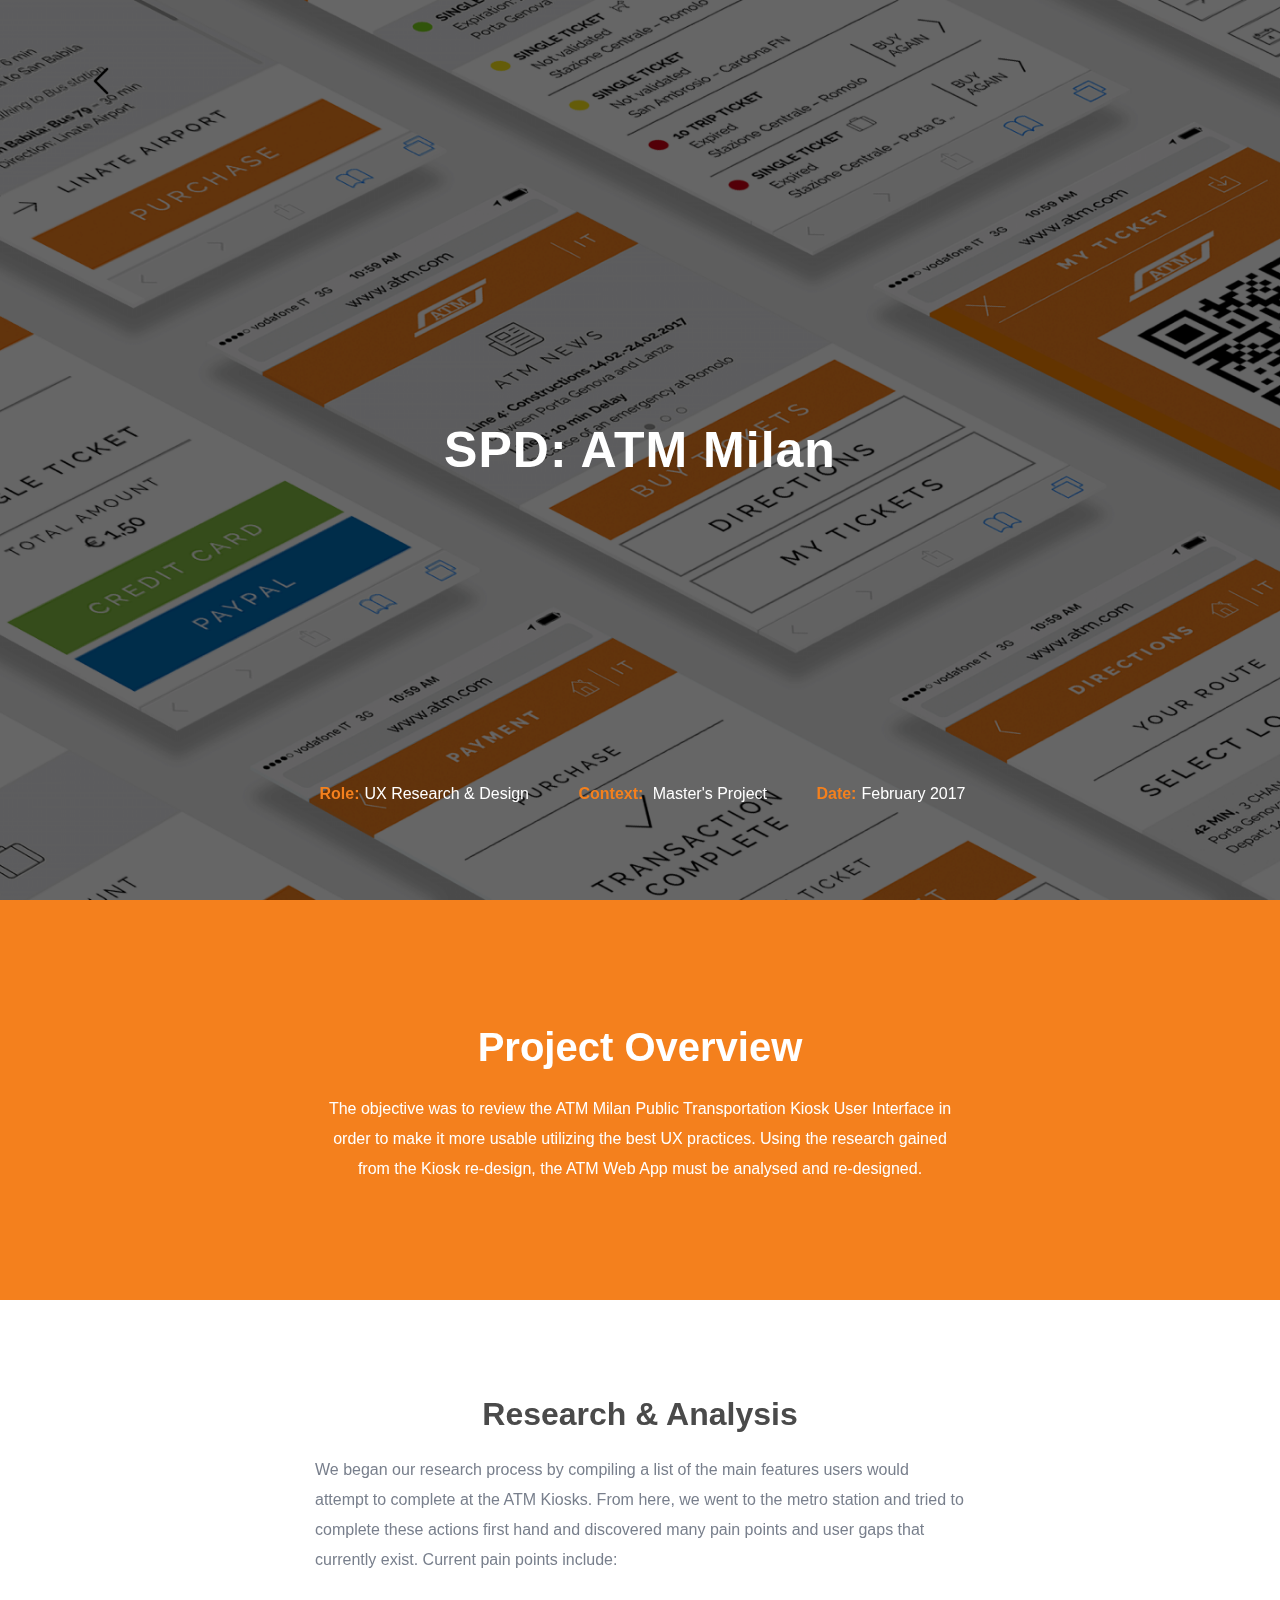
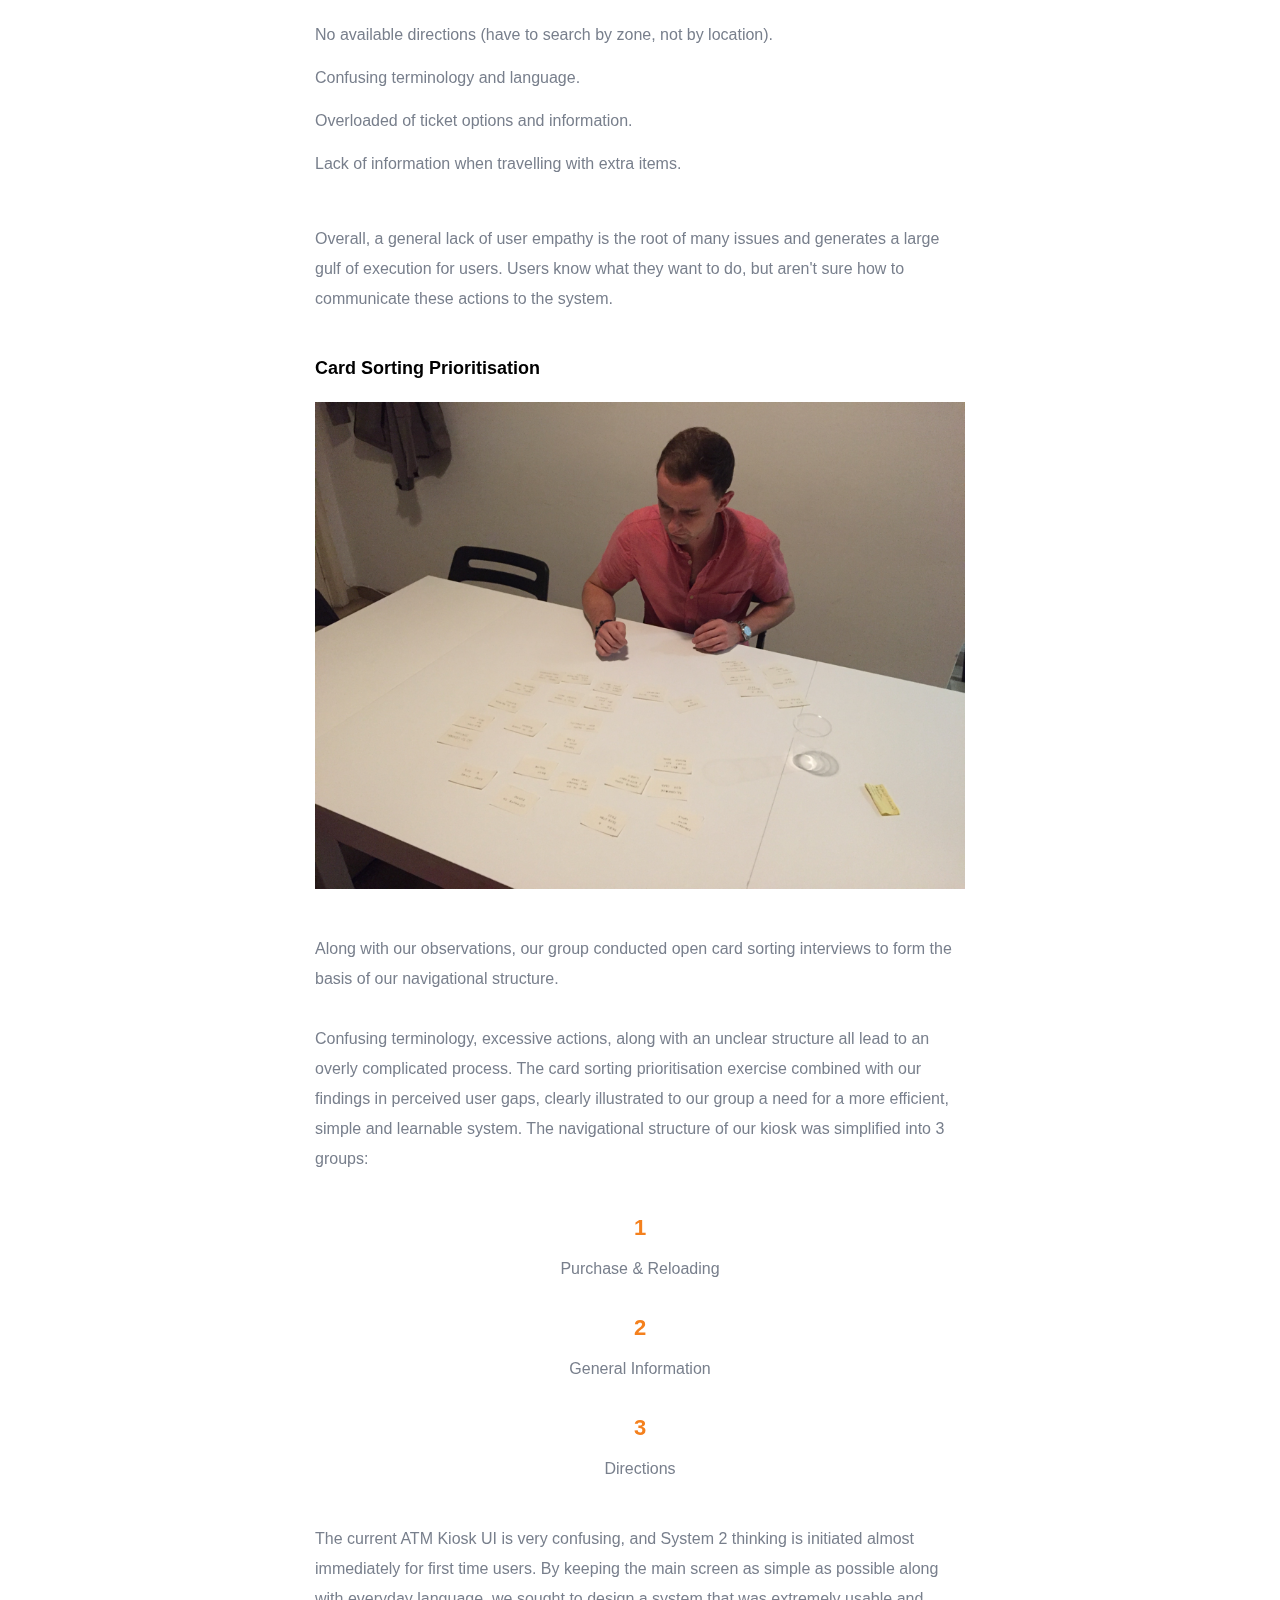
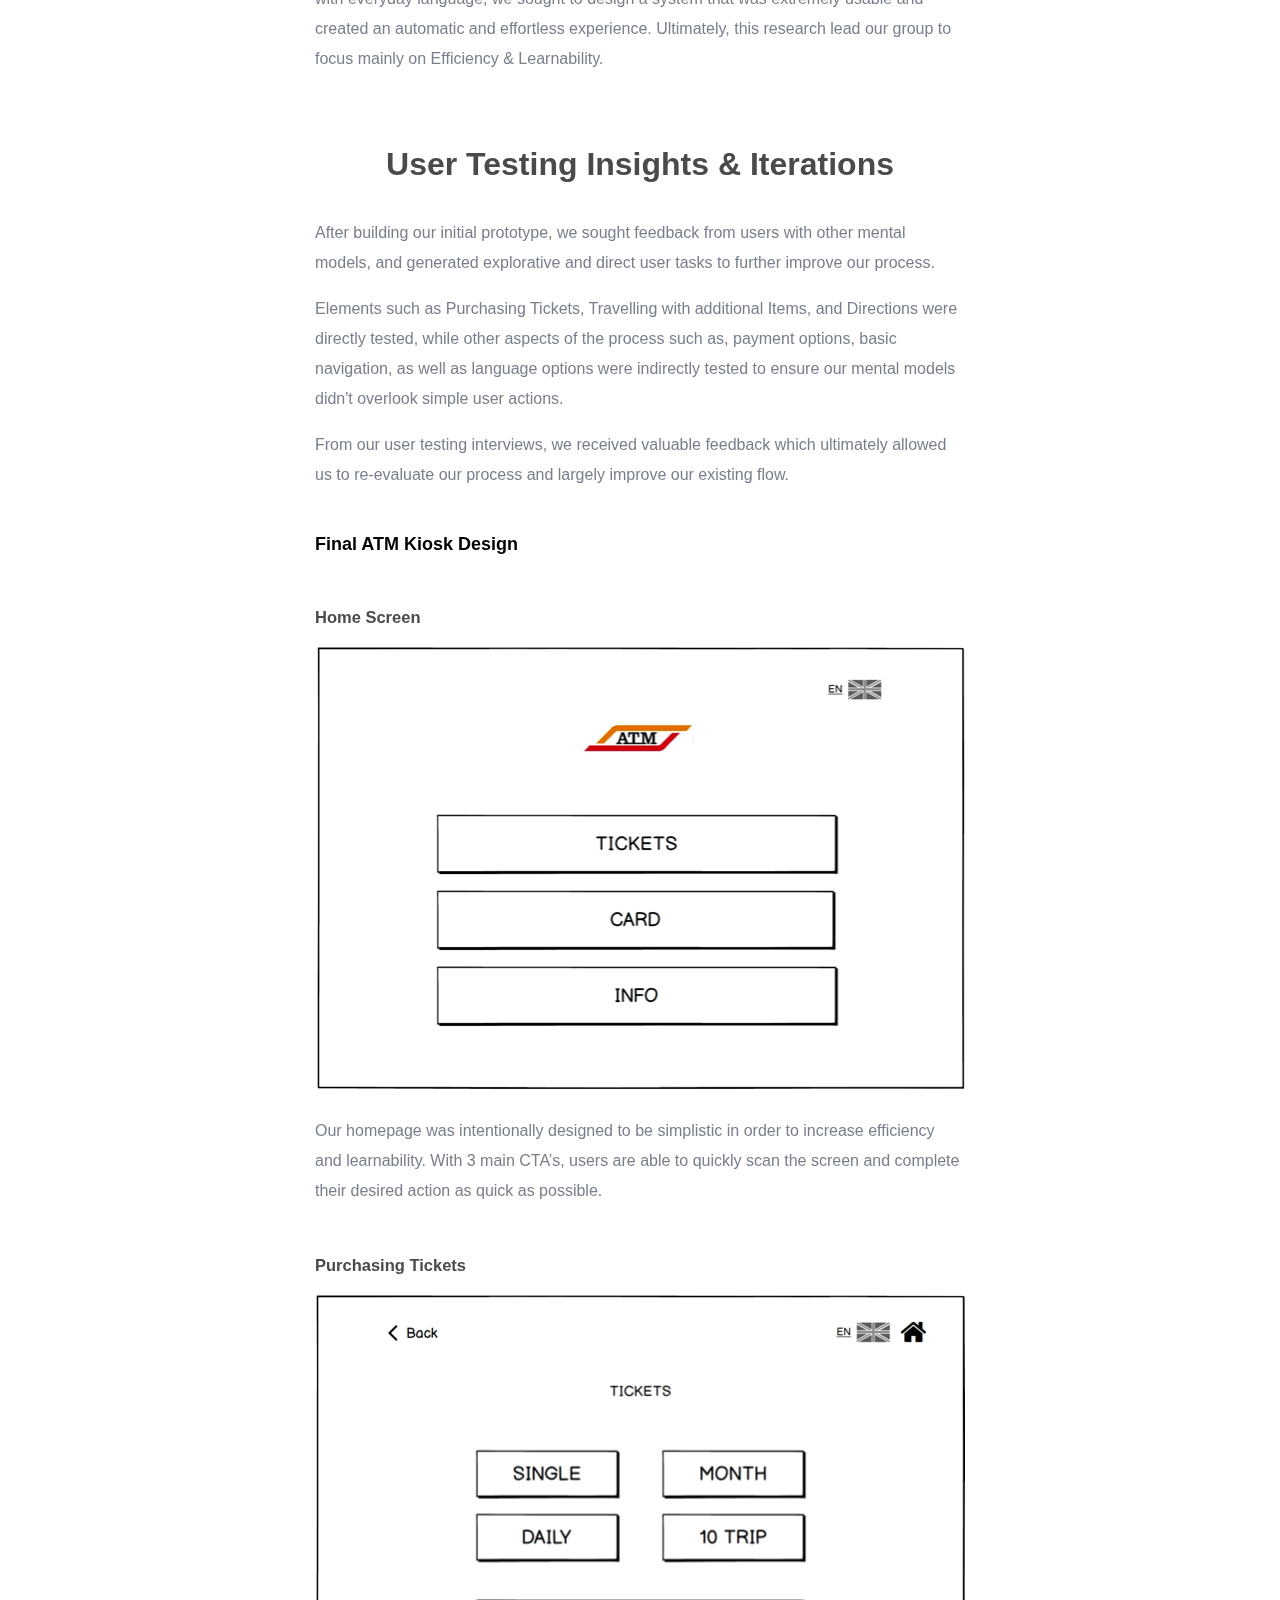
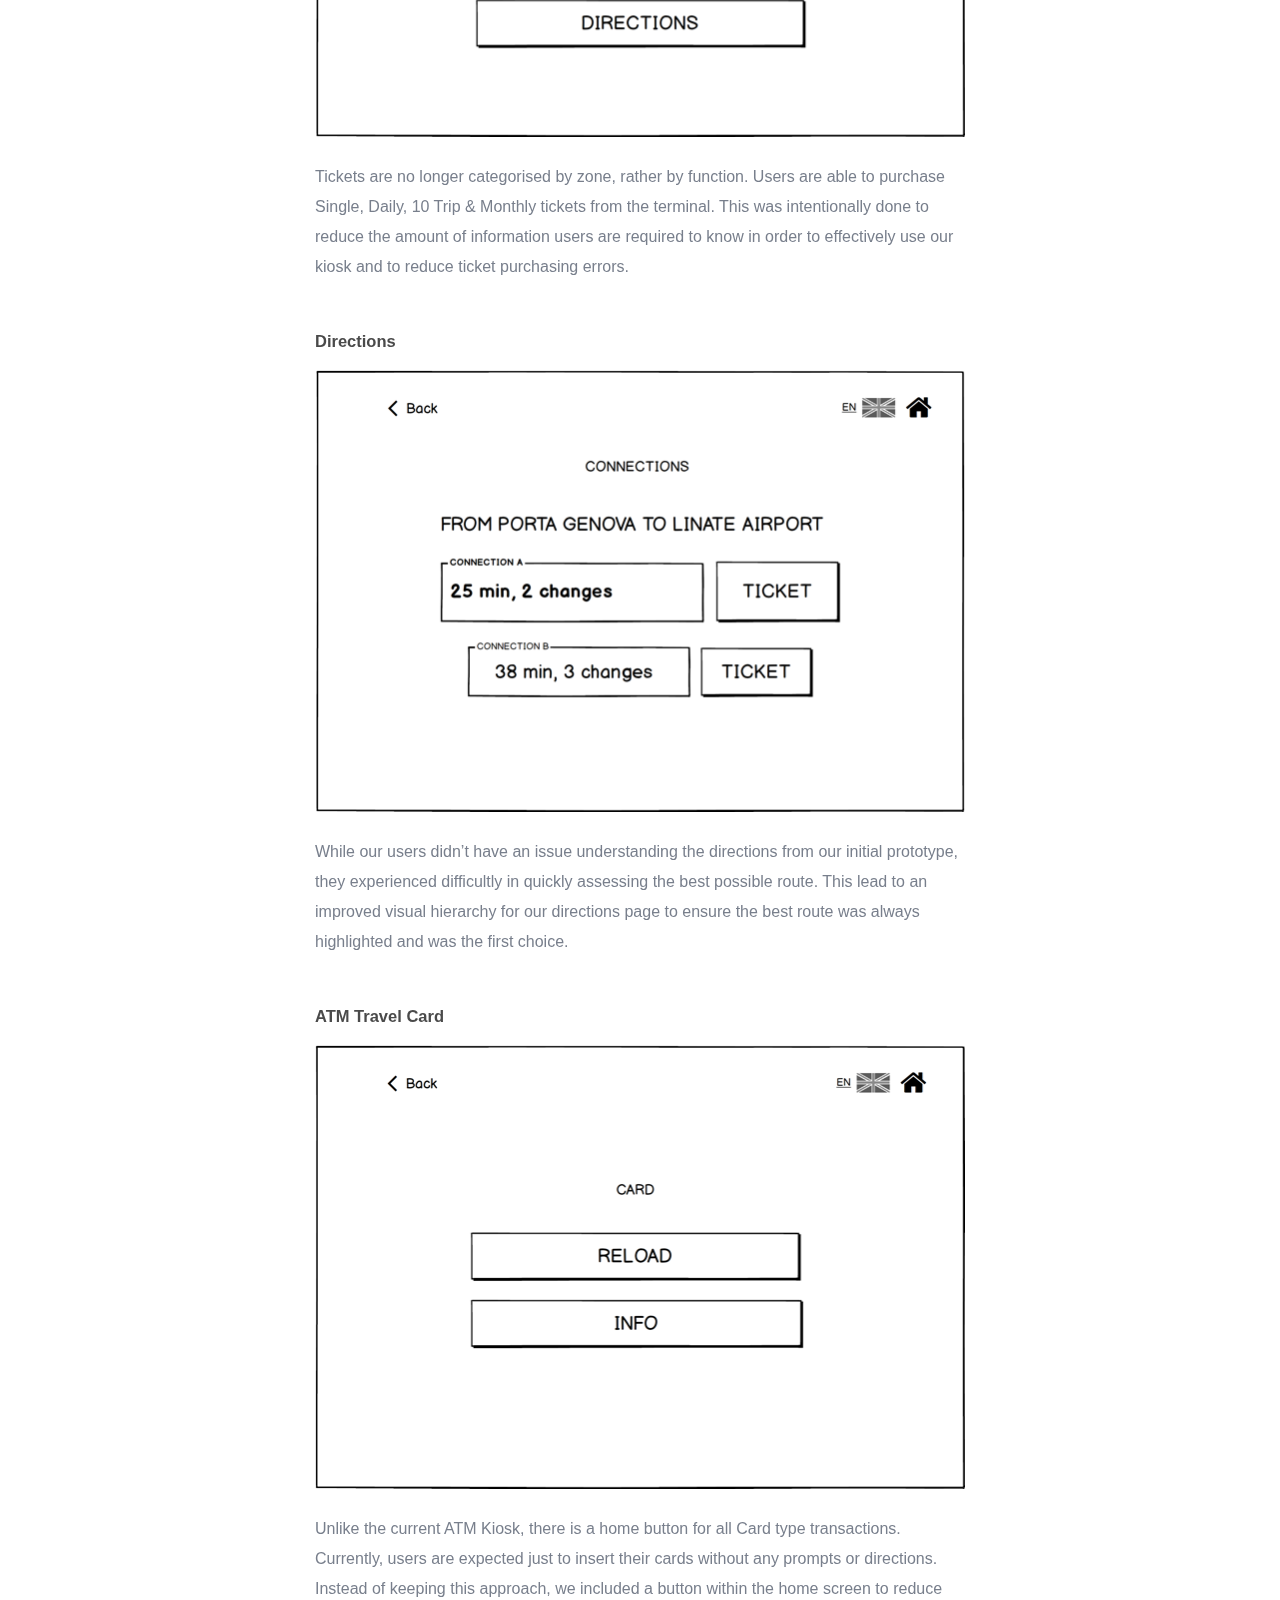
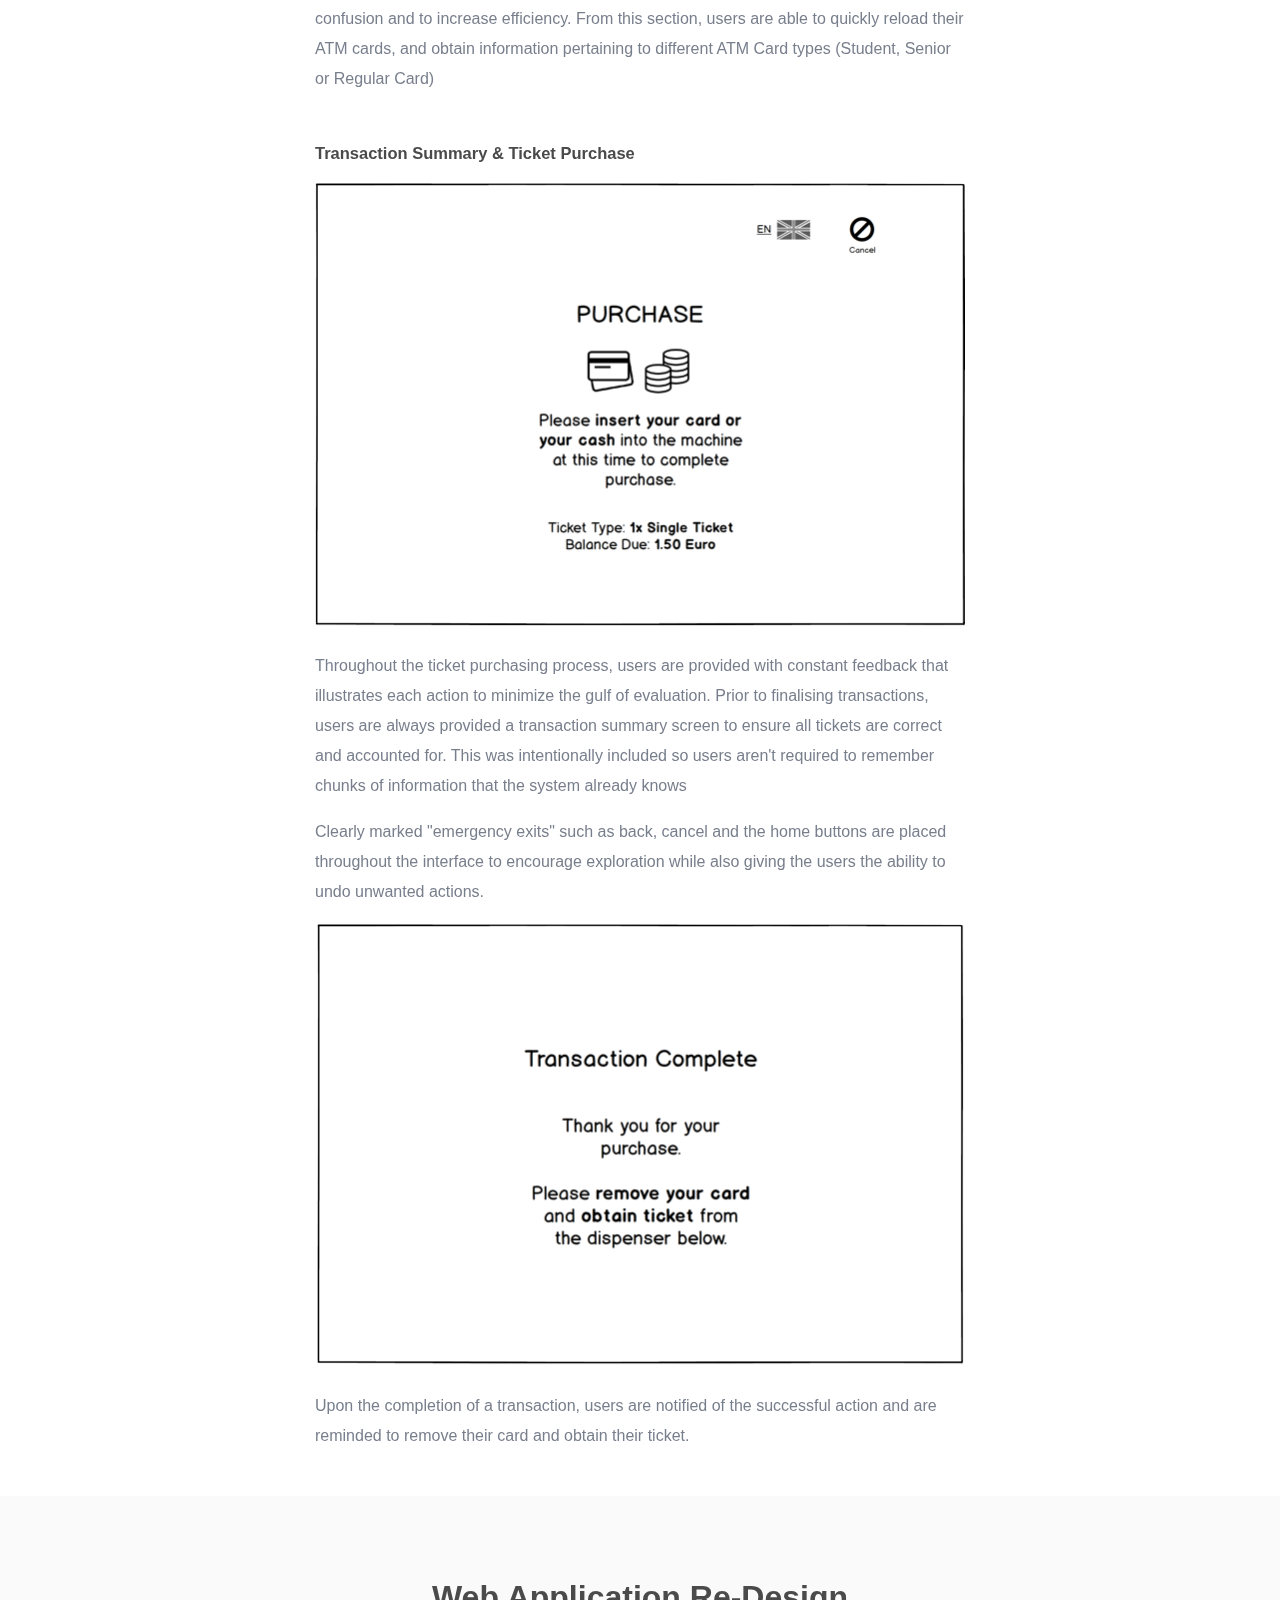
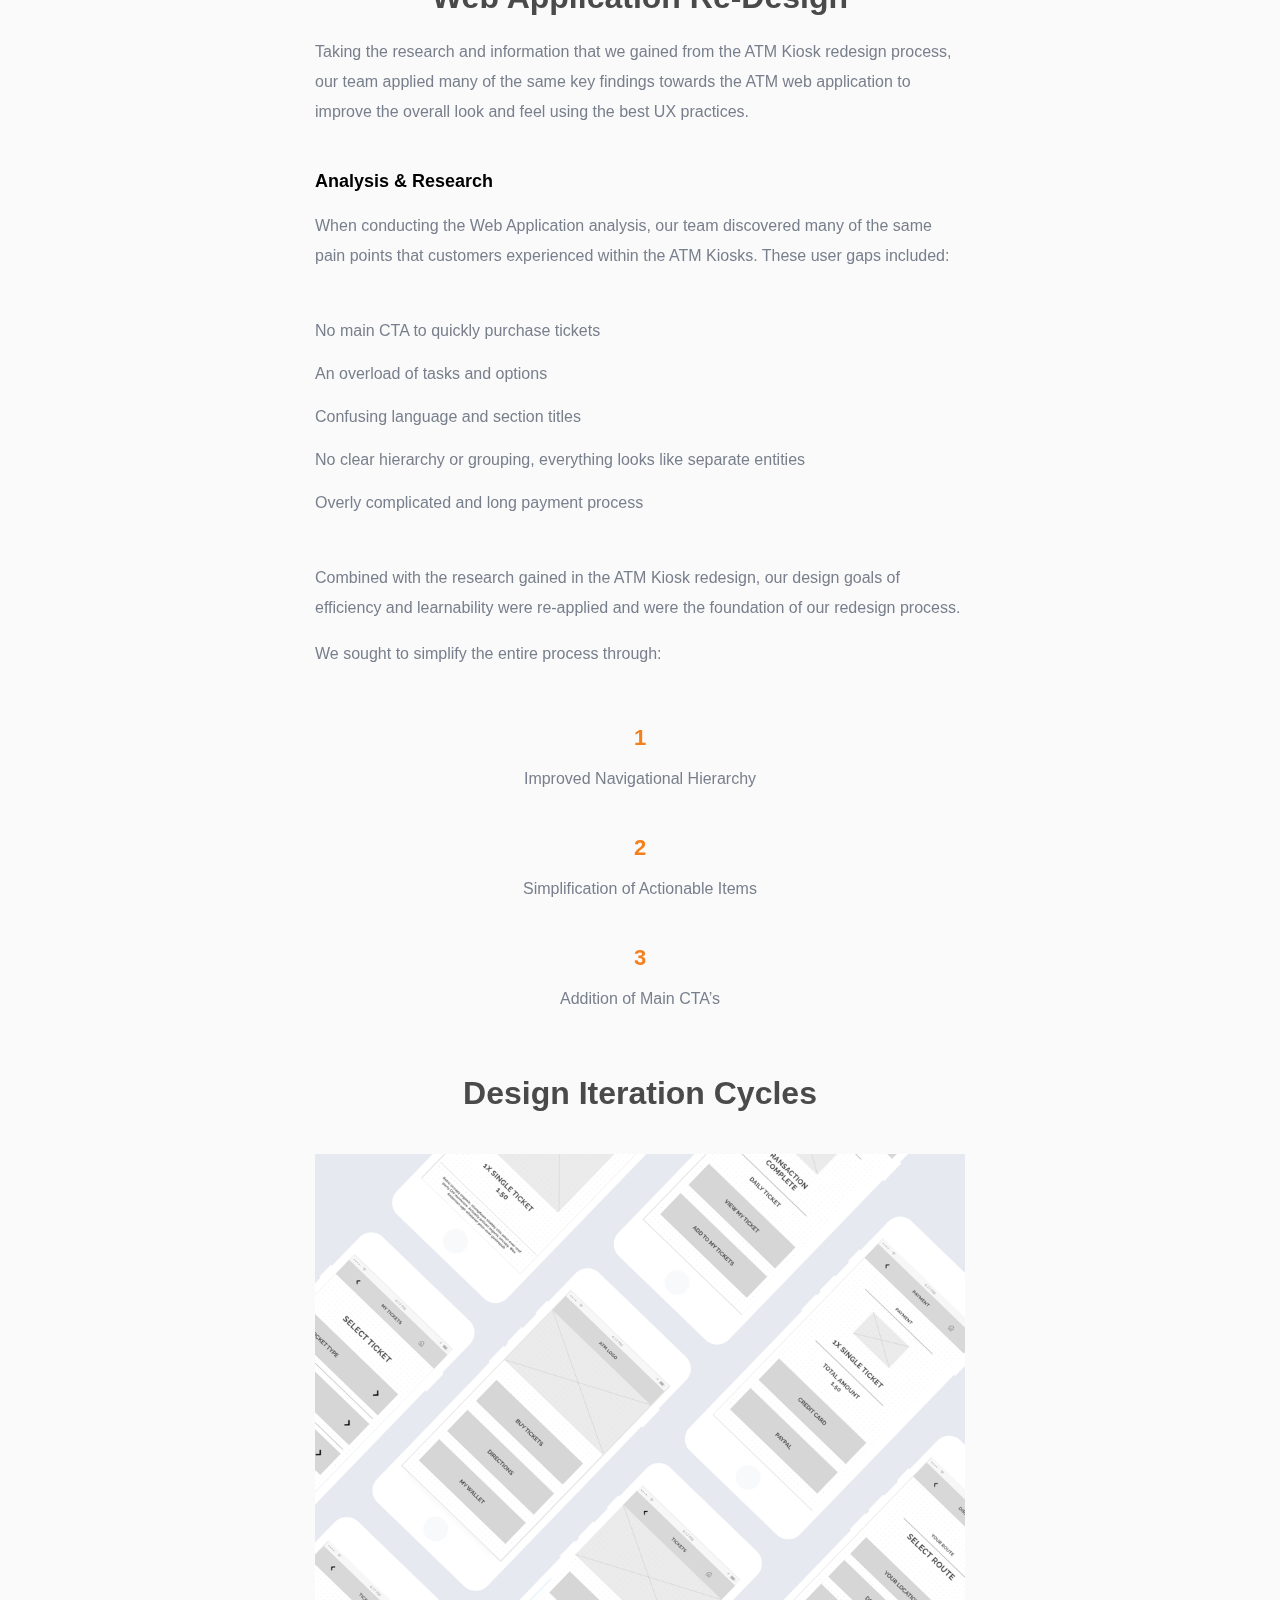
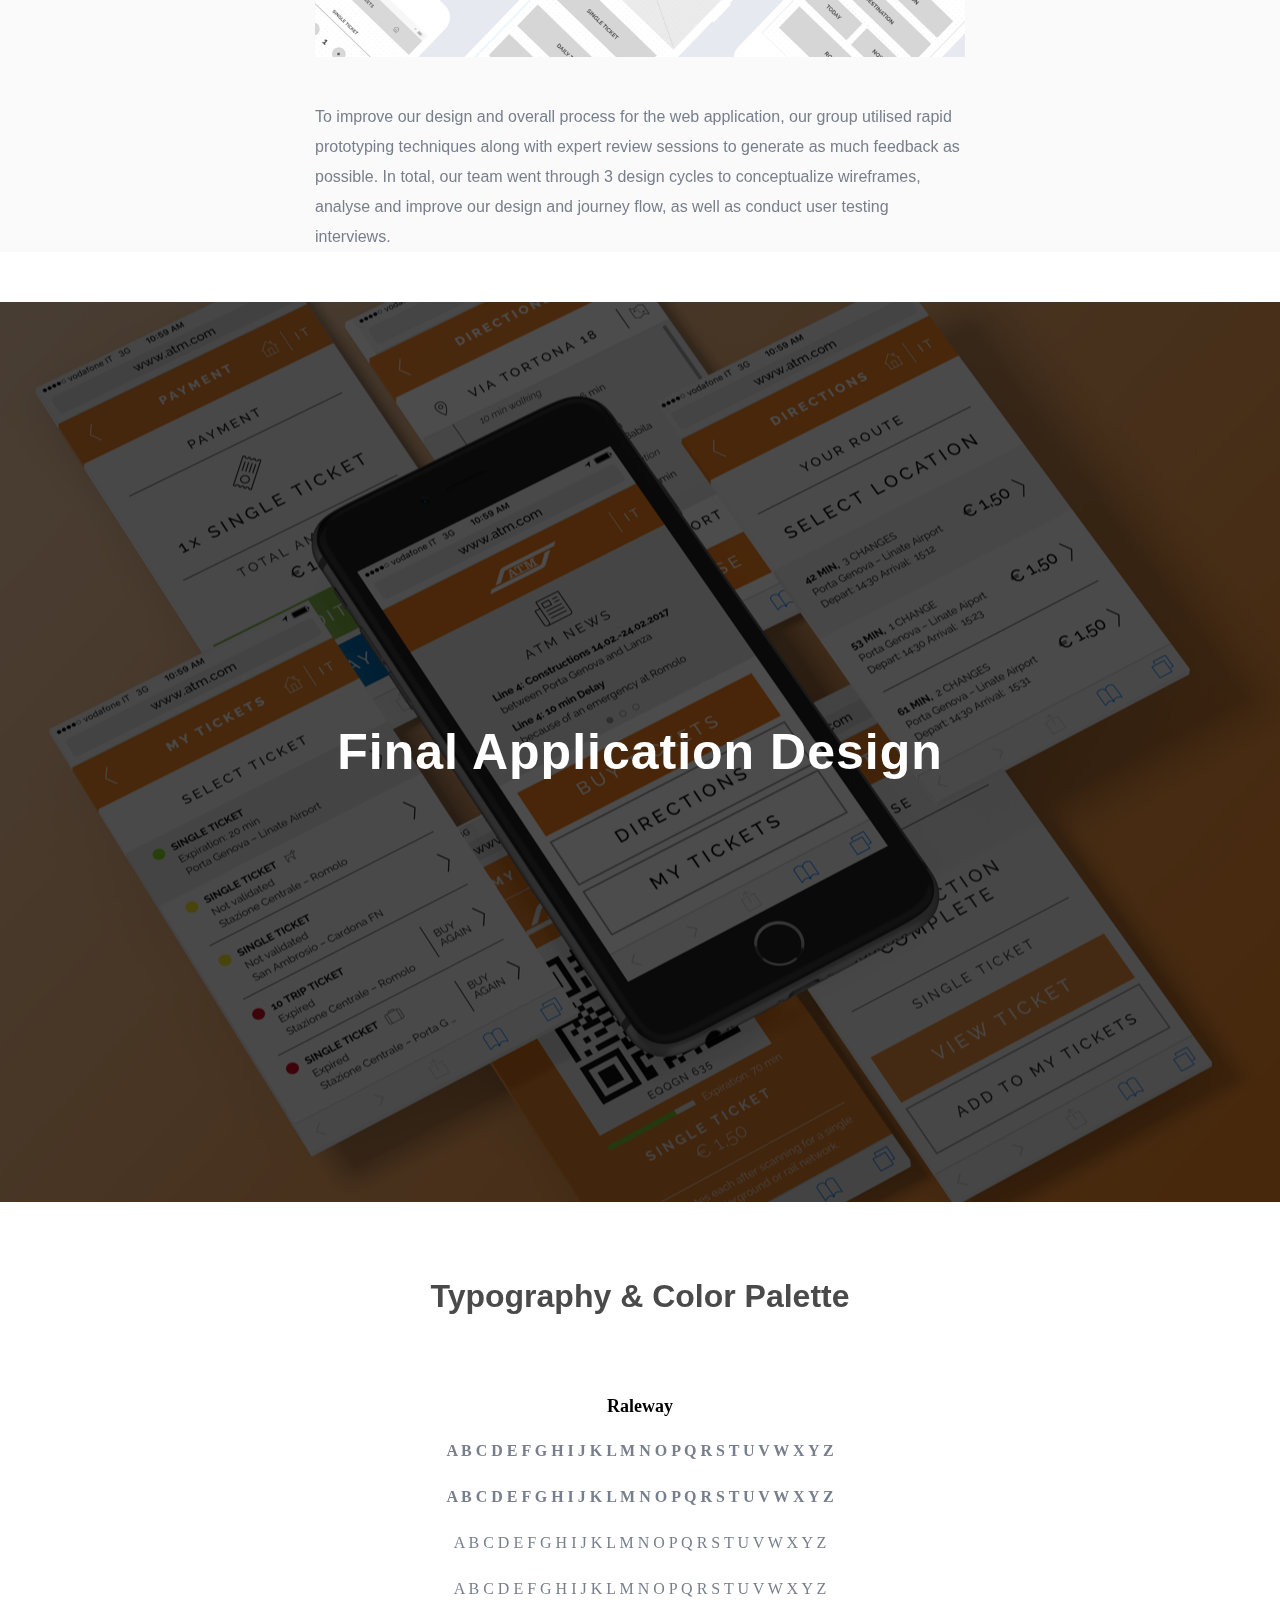
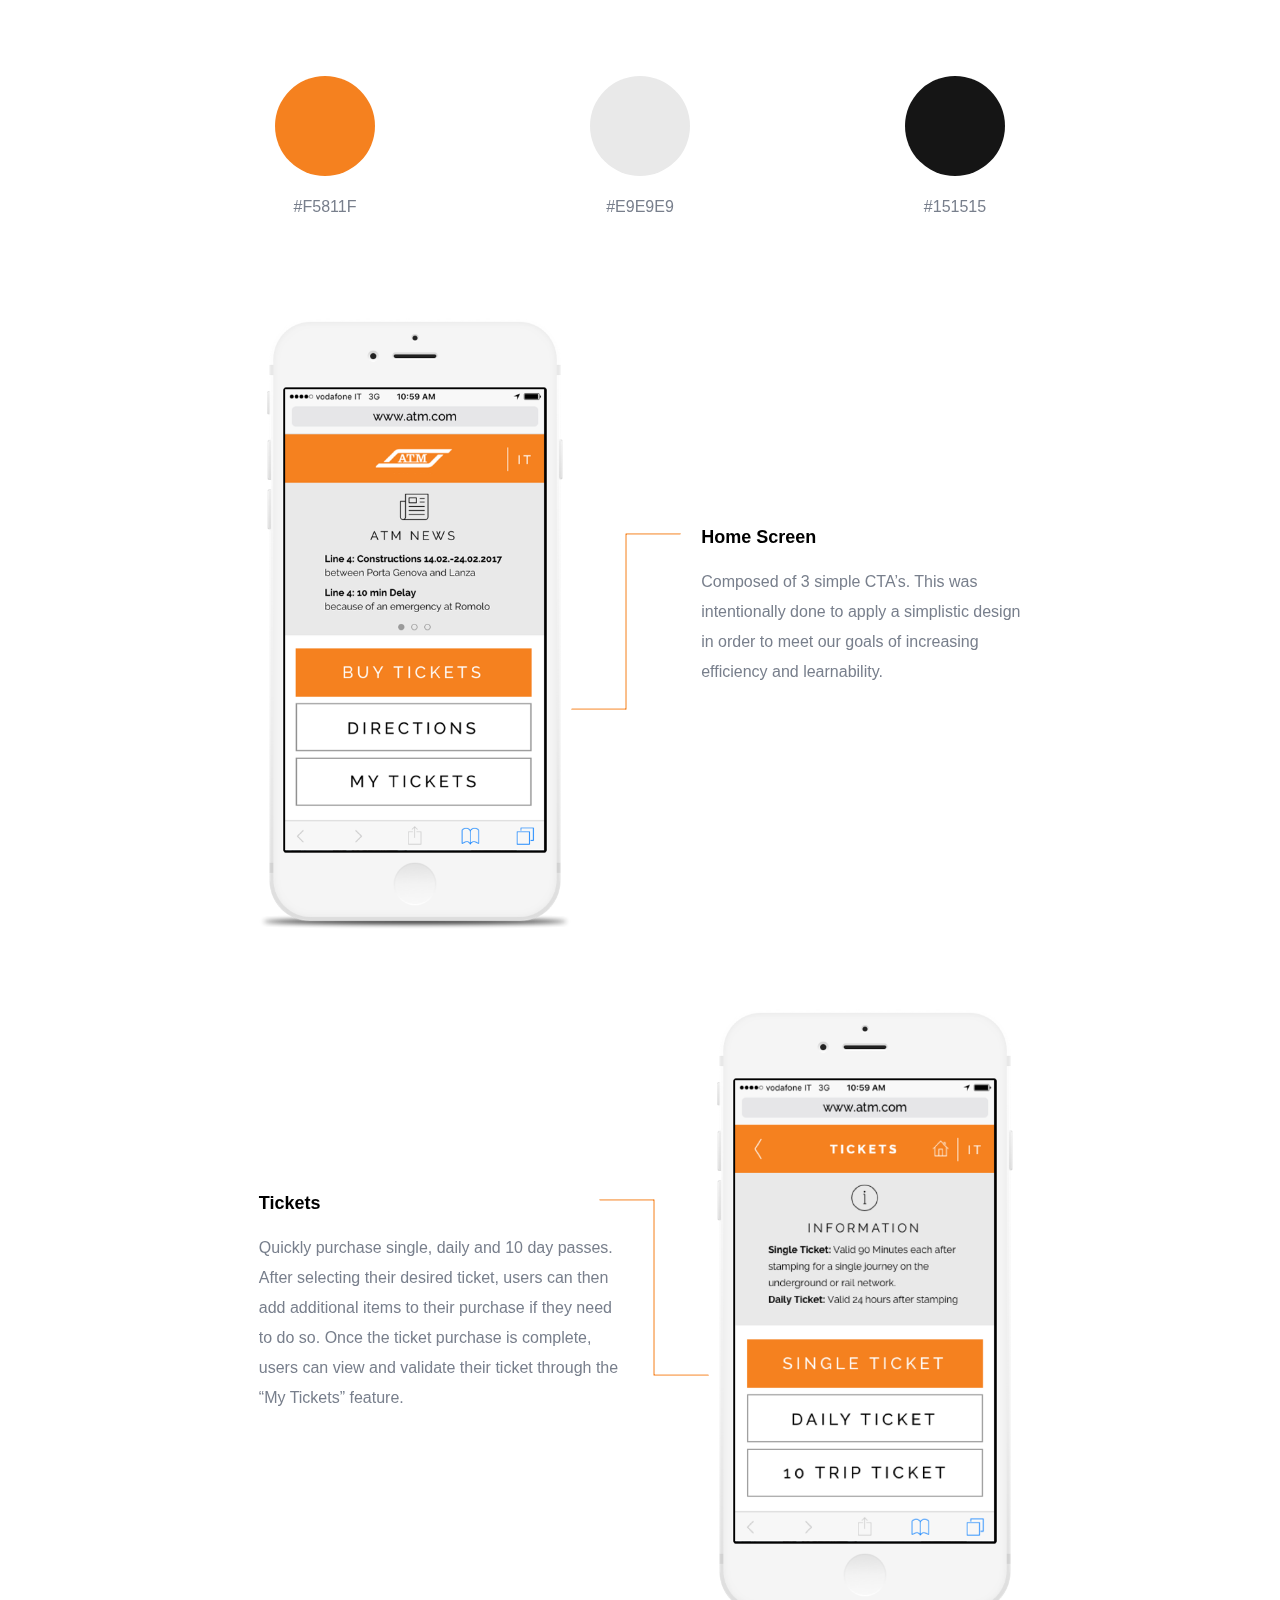
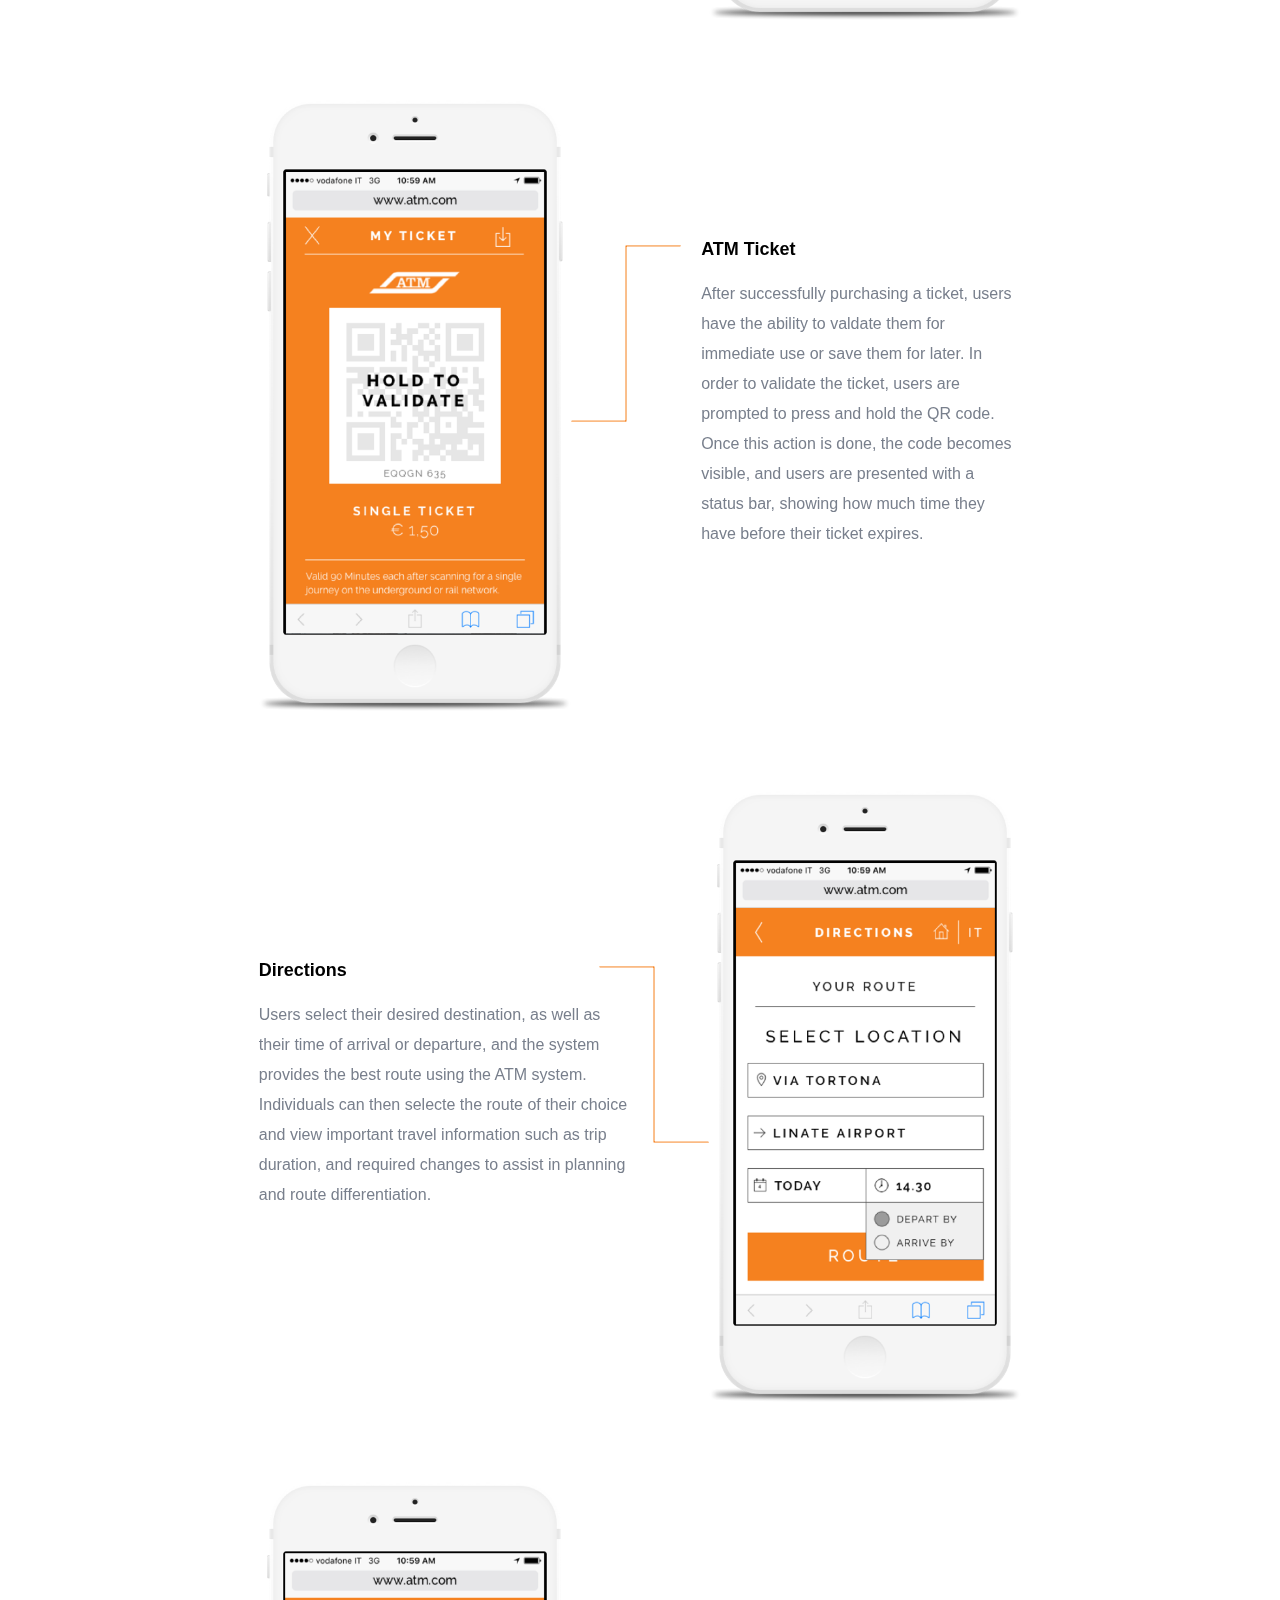
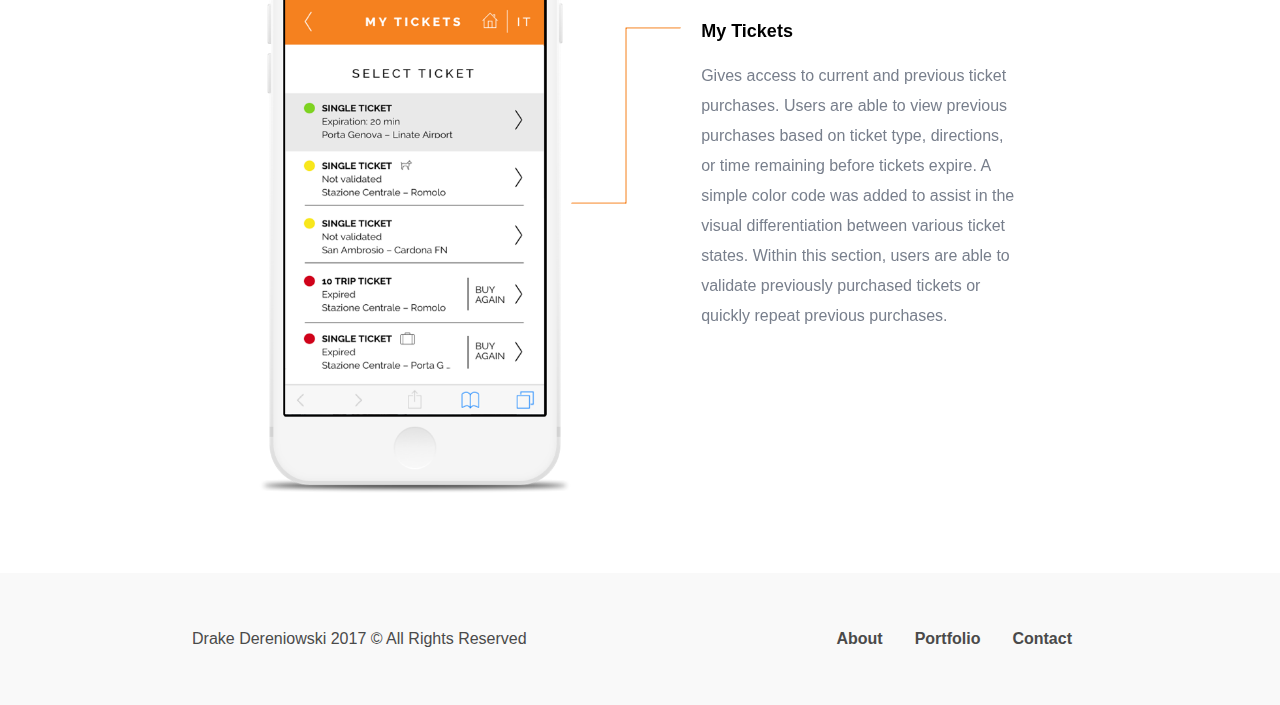
==== commit 4572b2bd: "Full Responsive Media Queries (1.0)" ====
--- a/atm-case.html
+++ b/atm-case.html
@@ -315,7 +315,7 @@
 
             </div>
 
-            <div class="final-mockups mockup-2">
+            <div class="final-mockups mockup-2 final-left-port">
 
               <div class="final-design-txt final-design-atm-left final-left">
                 <h4>Tickets</h4>
@@ -337,7 +337,7 @@
 
             </div>
 
-            <div class="final-mockups mockup-4">
+            <div class="final-mockups mockup-4 final-left-port">
 
               <div class="final-design-txt final-design-atm-left final-left">
                 <h4>Directions</h4>
@@ -348,7 +348,7 @@
 
             </div>
 
-            <div class="final-mockups mockup-3">
+            <div class="final-mockups mockup-5">
 
               <img class="iphone-mock" src="img/ATM-Mytickets.png">
 
--- a/style.css
+++ b/style.css
@@ -318,13 +318,12 @@
 }
 
 .title-left {
-  top: 105px;
   left: 8.5vw;
   position: relative;
   display: inline-block;
-  padding-top: 30px;
-  margin: 0;
+  padding-top: 130px;
   z-index: 999;
+  margin-top: 0;
 }
 
 .skills-wrapper {
@@ -332,7 +331,7 @@
 }
 
 .skills-cnt {
-  margin: 150px auto 100px auto;
+  margin: 10px auto 100px auto;
   position: relative;
   display: flex;
   flex-direction: column;
@@ -398,18 +397,18 @@
   align-items: flex-start;
   align-self: center;
   margin-right: 80px;
-  /* transform: skewY(3deg); */
 }
 
 .port-cnt-wrap-left {
   align-items: flex-end;
   padding-right: 0;
   margin-left: 80px;
-  /* transform: skewY(0deg); */
 }
 
 .dg-port {
-  padding: 100px 0px;
+  padding: 0px 0px 100px 0px;
+  position: relative;
+  margin: 0;
 }
 
 .bmo-port {
@@ -433,7 +432,6 @@
   height: 100%;
   width: 100vw;
   transform: skewY(-3deg);
-  overflow: hidden;
 }
 
 .testimonial-bg {
@@ -461,6 +459,7 @@
 }
 
 .dg-portfolio {
+  height: 500px;
   transform: translateY(20px);
   transition: transform 0.35s cubic-bezier(0.645, 0.045, 0.355, 1);
 }
@@ -675,7 +674,7 @@
 }
 
 .dolce-form {
-  width: 47.5%;
+  width: 400px;
   margin: 20px auto;
 }
 
@@ -873,7 +872,7 @@
 }
 
 .iphone-mock {
-  max-height: 550px;
+  max-height: 611px;
 }
 
 .final-design-mockup {
@@ -1113,6 +1112,26 @@
   }
 }
 
+@media (max-width:550px) {
+  .logo {
+    display: none;
+  }
+  header {
+    display: flex;
+    justify-content: center;
+    align-items: center;
+    background-color: #FAFAFA;
+    padding: 20px 0px;
+  }
+  .main-nav {
+    right: 0;
+    top: 0;
+  }
+  .main-nav ul li a {
+    padding: 0px 15px;
+  }
+}
+
 @media (max-width:465px) {
   .main-txt {
     padding: 0px 25px;
@@ -1149,7 +1168,7 @@
   }
   .skills-cnt {
     text-align: center;
-    margin-top: 135px;
+    margin: 35px auto 60px auto;
     max-width: 275px;
   }
   .skills-cnt li {
@@ -1159,6 +1178,9 @@
   }
   .skills-img {
     background-position: top center;
+  }
+  .title-left {
+    padding-top: 50px;
   }
 }
 
@@ -1180,25 +1202,26 @@
     max-width: 450px;
   }
   .dg-port {
-    padding-top: 235px;
+    margin-top: 25px;
   }
   .bmo-port {
-    padding: 145px 0px;
+    padding: 85px 0px 100px 0px;
+    height: 100%;
   }
   .portfolio-btn {
     margin-top: 20px;
   }
   .dg-portfolio {
-    height: 27.5%;
-    width: 27.5%;
+    width: 150px;
+    height: auto;
   }
   .atm-portfolio {
-    height: 27.5%;
-    width: 27.5%;
+    width: 150px;
+    height: auto;
   }
   .bmo-portfolio {
-    height: 30%;
-    width: 40%;
+    width: 200px;
+    height: auto;
   }
 }
 
@@ -1239,3 +1262,79 @@
     text-align: center;
   }
 }
+
+
+/* End Footer Section Media Queries */
+
+
+/* DG Media Queries */
+
+@media(max-width:850px) {
+  .palette {
+    flex-direction: column;
+    align-items: center;
+    flex-wrap: wrap;
+  }
+  .section-wrapper {
+    padding-left: 30px;
+    padding-right: 30px;
+  }
+  .final-design-dg-left {
+    background-image: none;
+  }
+  .final-design-atm-left {
+    background-image: none;
+  }
+  .final-design-dg {
+    background-image: none;
+  }
+  .final-design-atm {
+    background-image: none;
+  }
+  .final-mockups {
+    flex-direction: column;
+    align-items: center;
+  }
+  .final-left-port {
+    flex-direction: column-reverse;
+  }
+  .final-right {
+    padding: 40px 0px 20px 0px;
+    text-align: center;
+  }
+  .final-left {
+    padding: 40px 0px 20px 0px;
+    text-align: center;
+  }
+  .iphone-mock {
+    width: 250px;
+    height: auto;
+  }
+}
+
+@media(max-width:725px) {
+  .case-facts li {
+    display: block;
+    text-align: center;
+  }
+  .dg-iphone-wireframes {
+    flex-direction: column;
+    justify-content: center;
+    align-items: center;
+  }
+}
+
+@media(max-width:625px) {
+  .port-case-title {
+    font-size: 42px;
+    max-width: 250px;
+    text-align: center;
+    line-height: 1.5;
+  }
+}
+
+@media(max-width:415px) {
+  .port-section-title {
+    line-height: 1.5;
+  }
+}
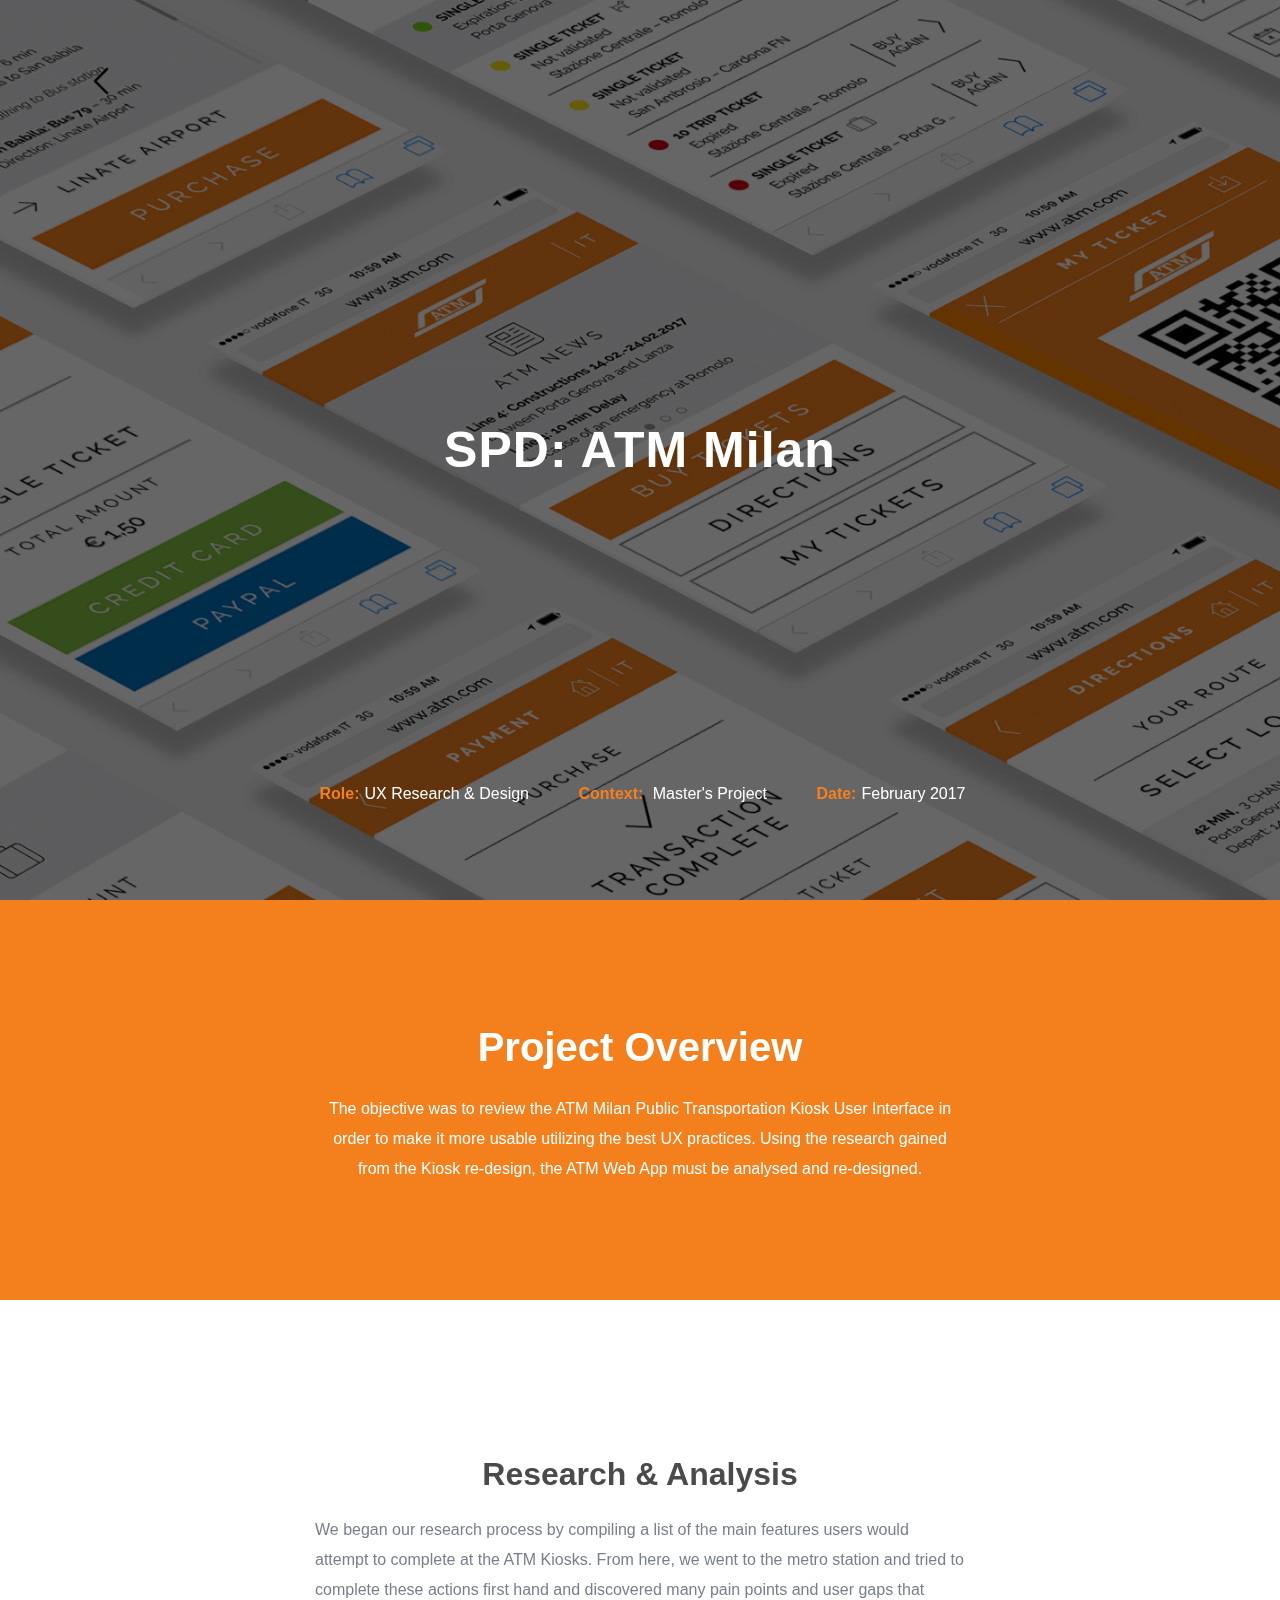
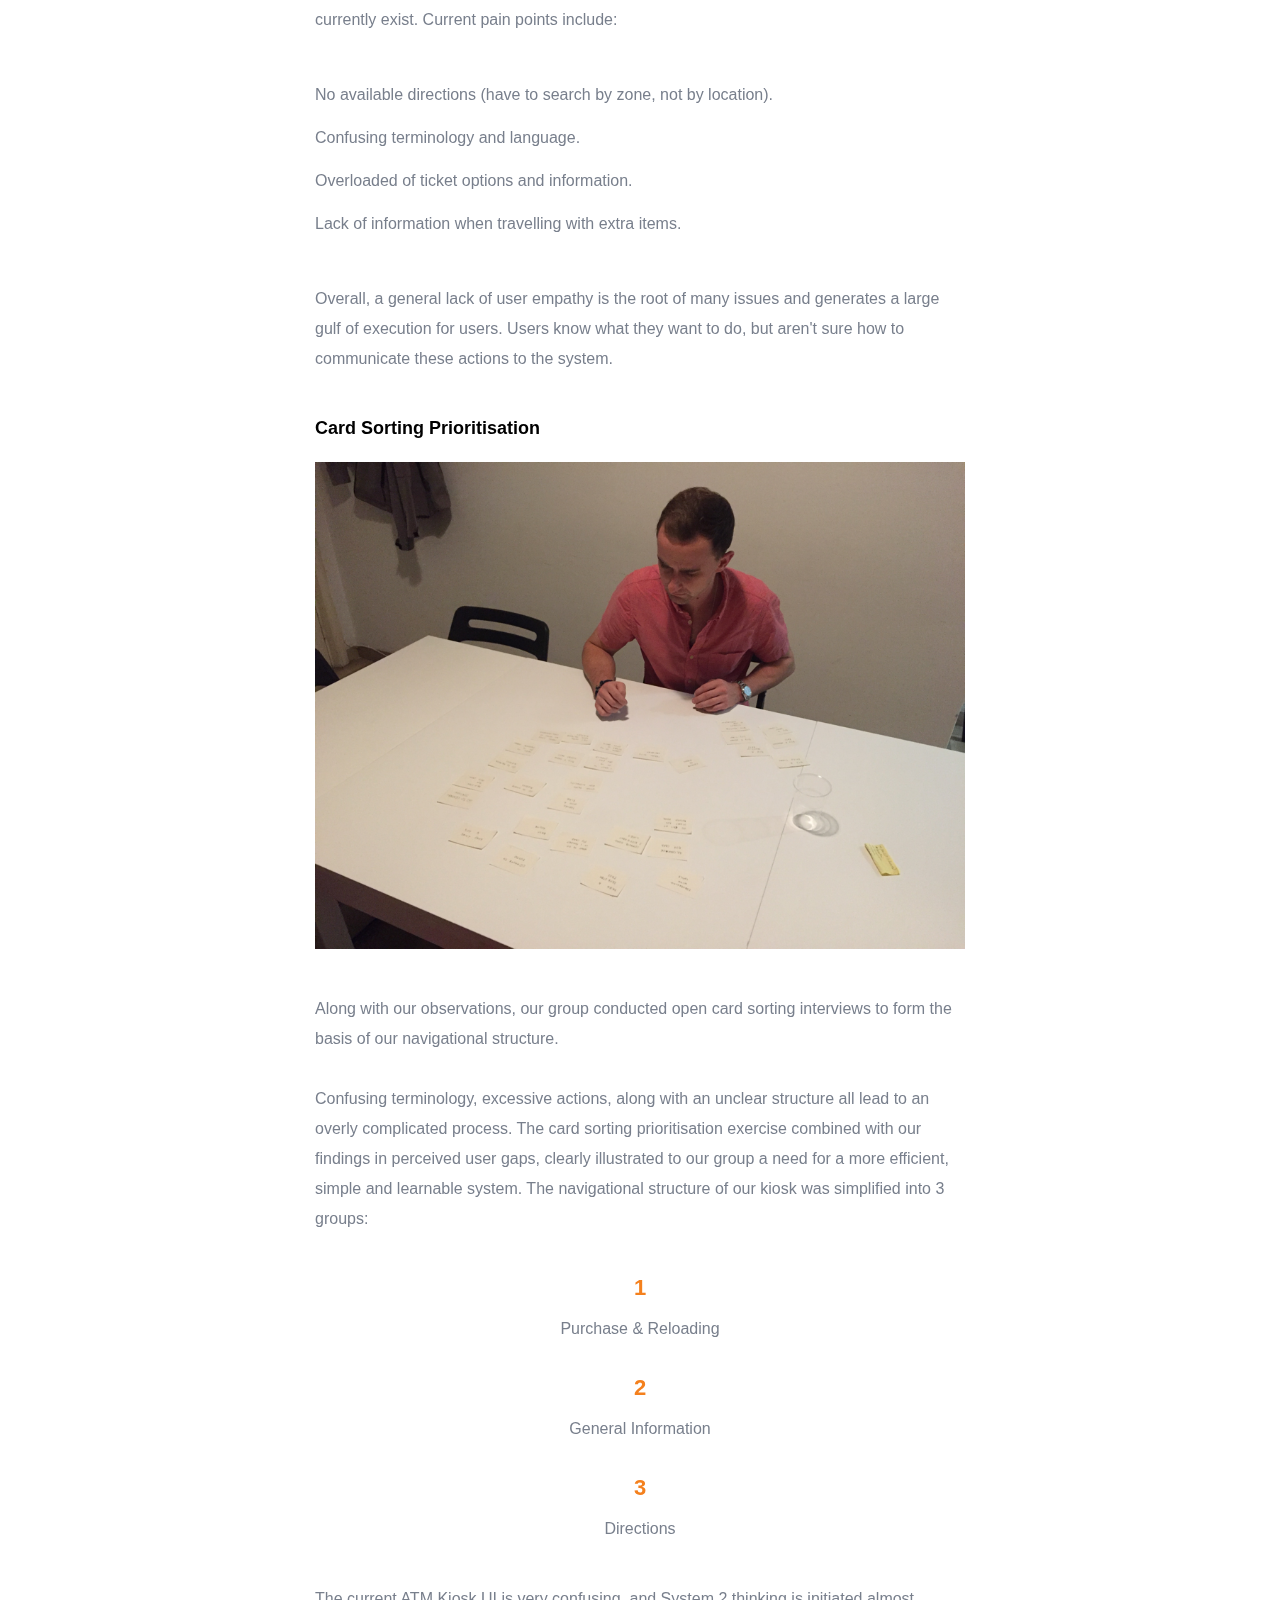
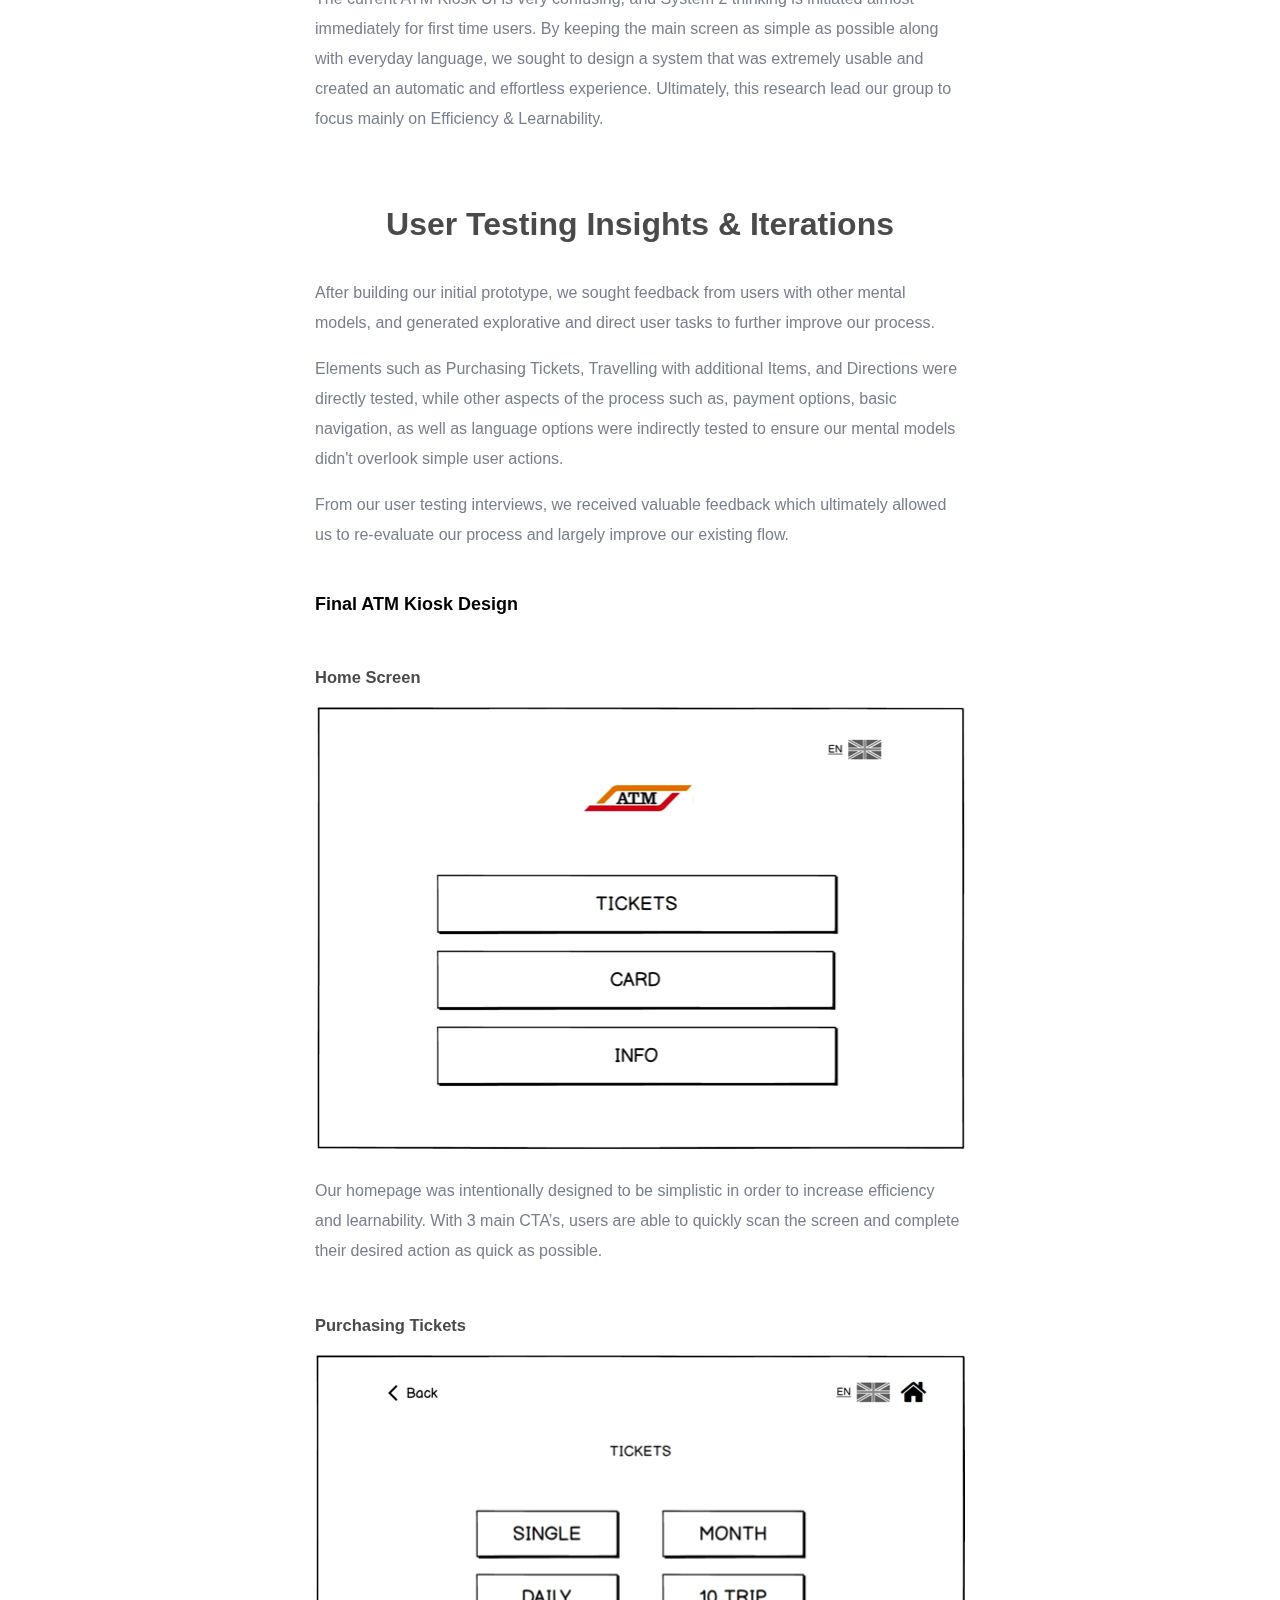
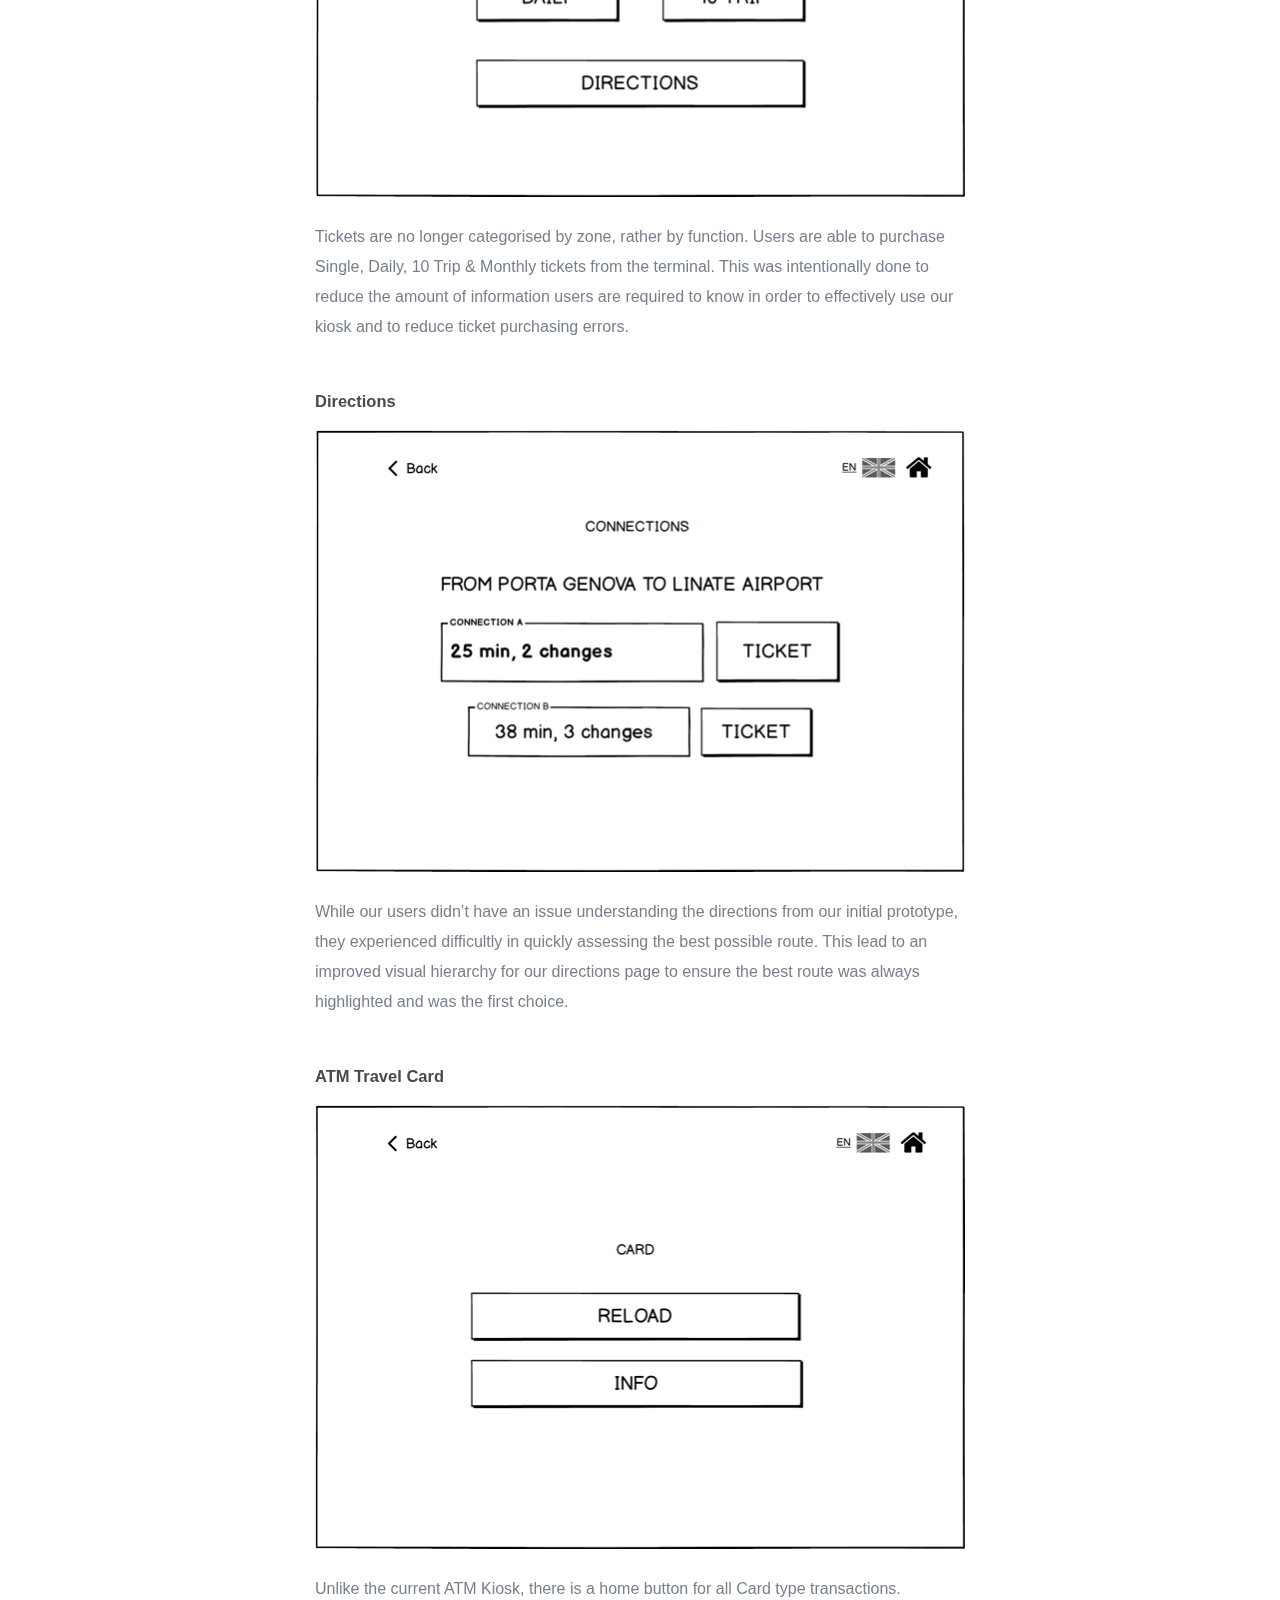
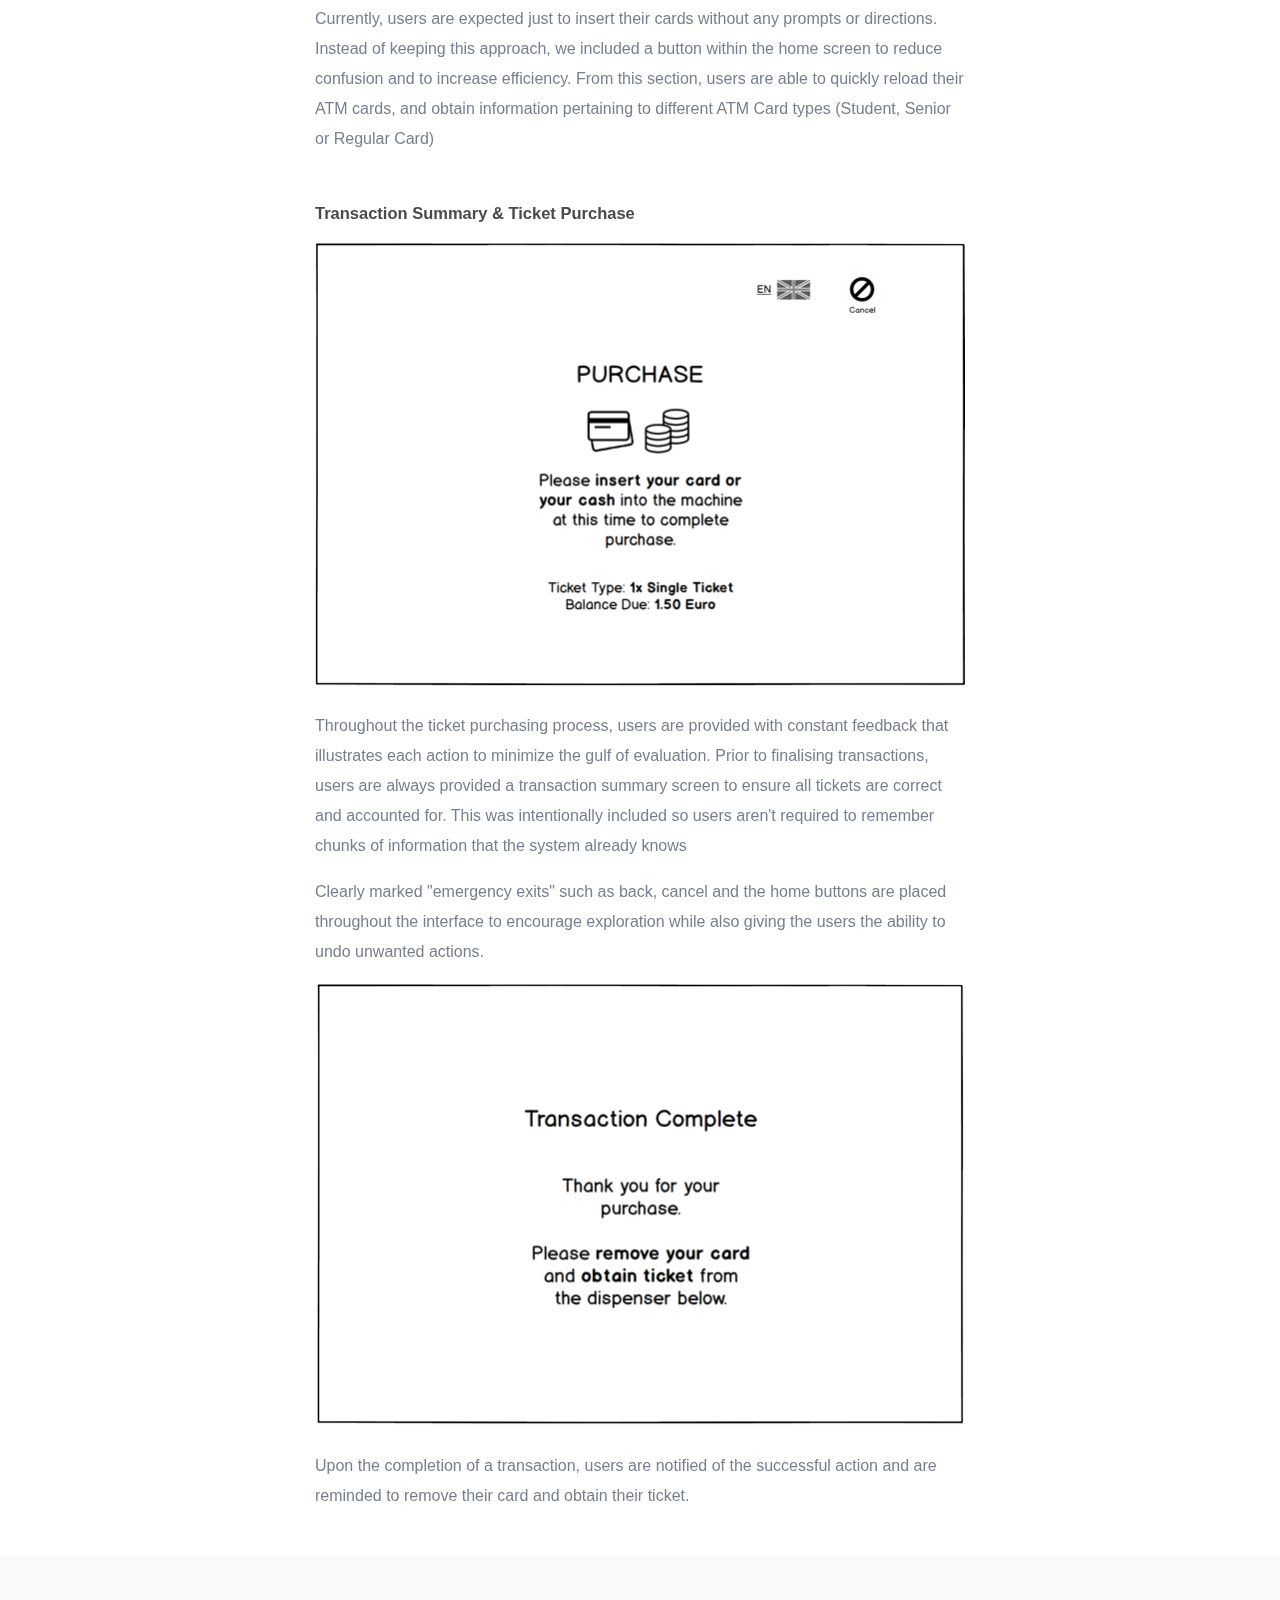
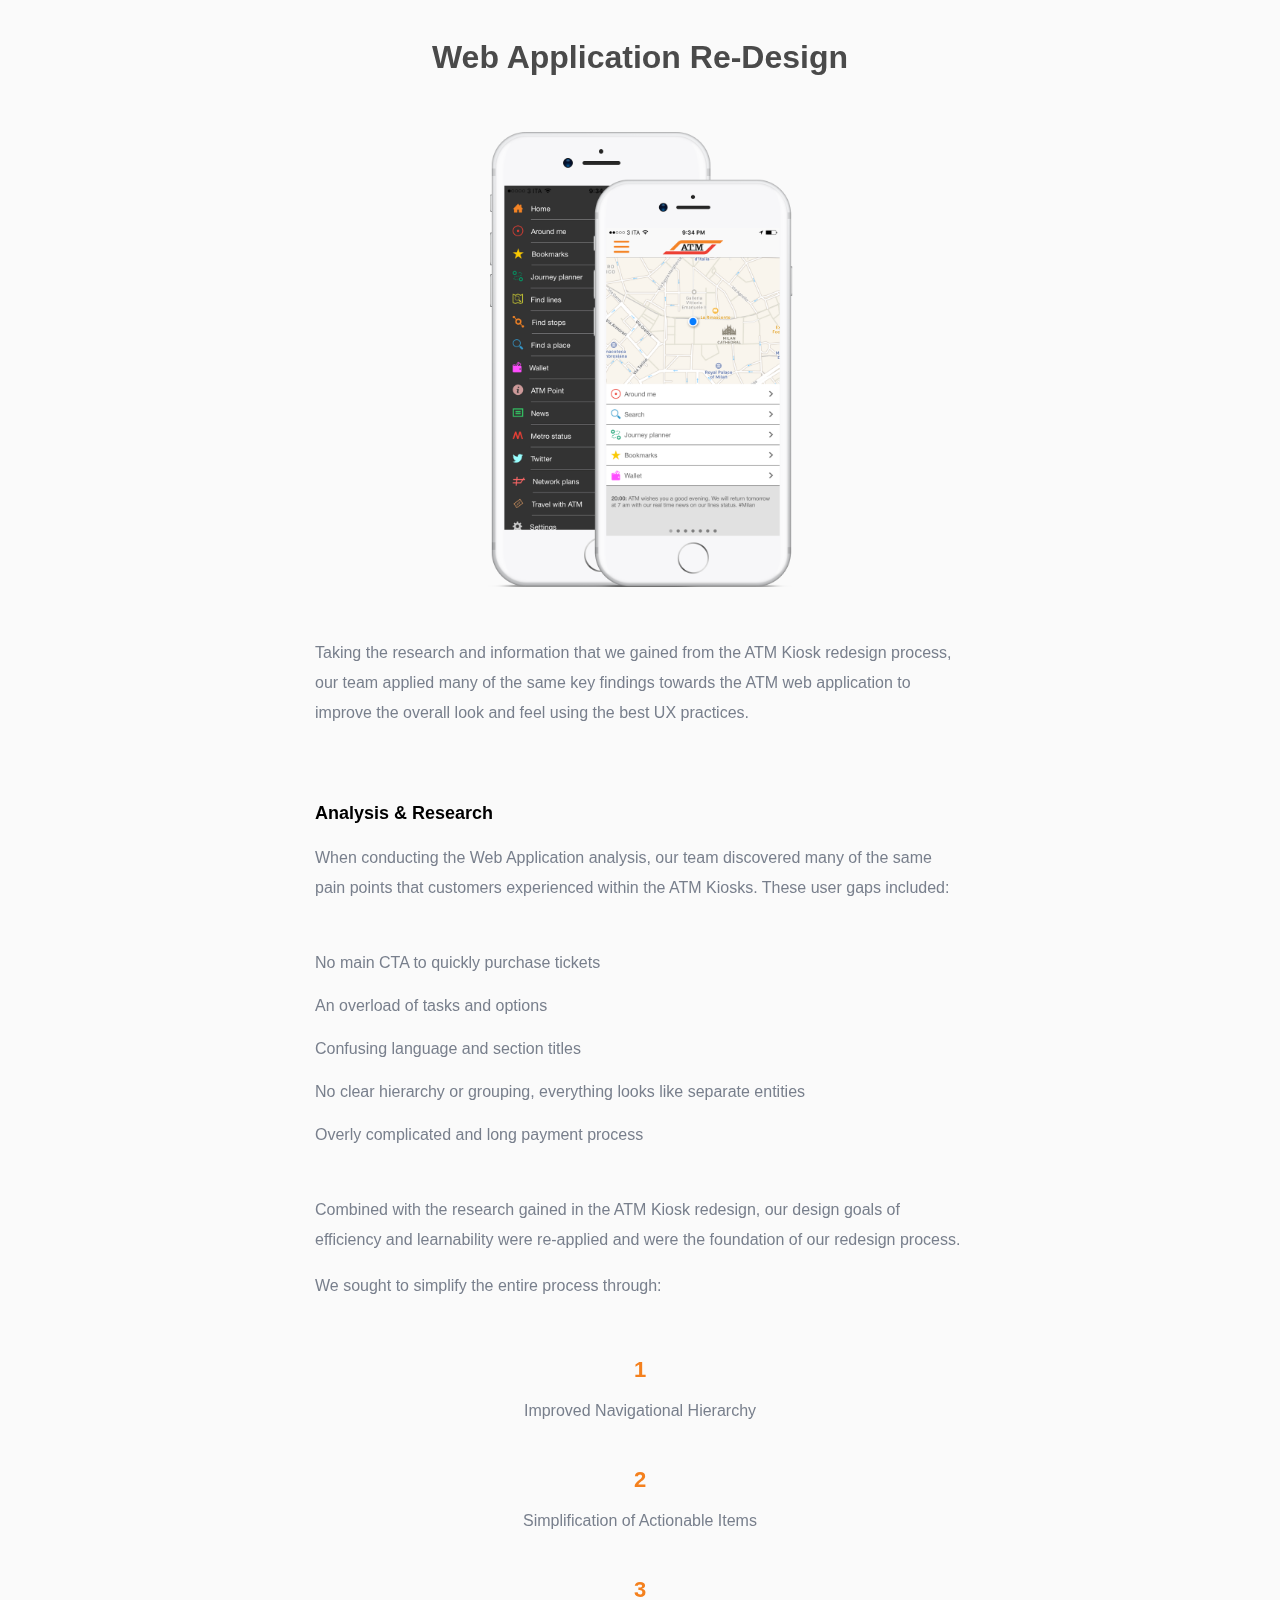
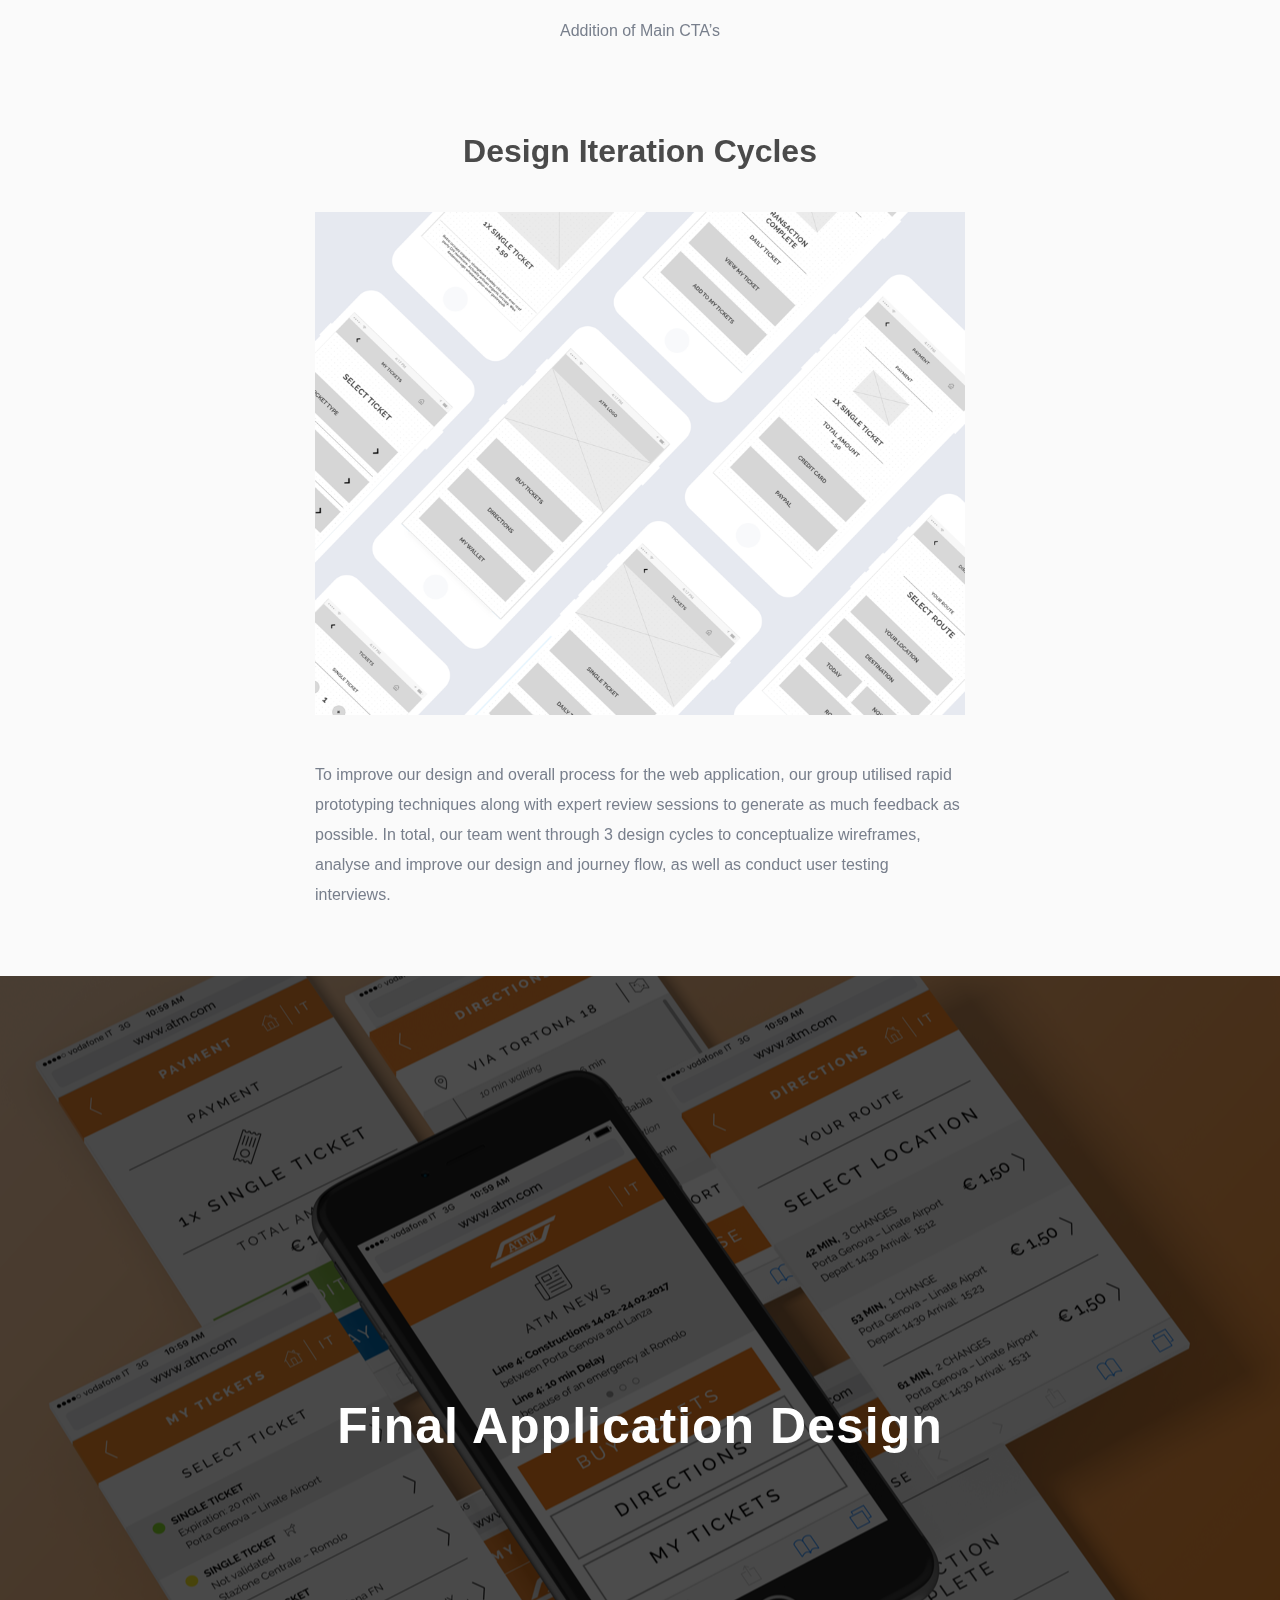
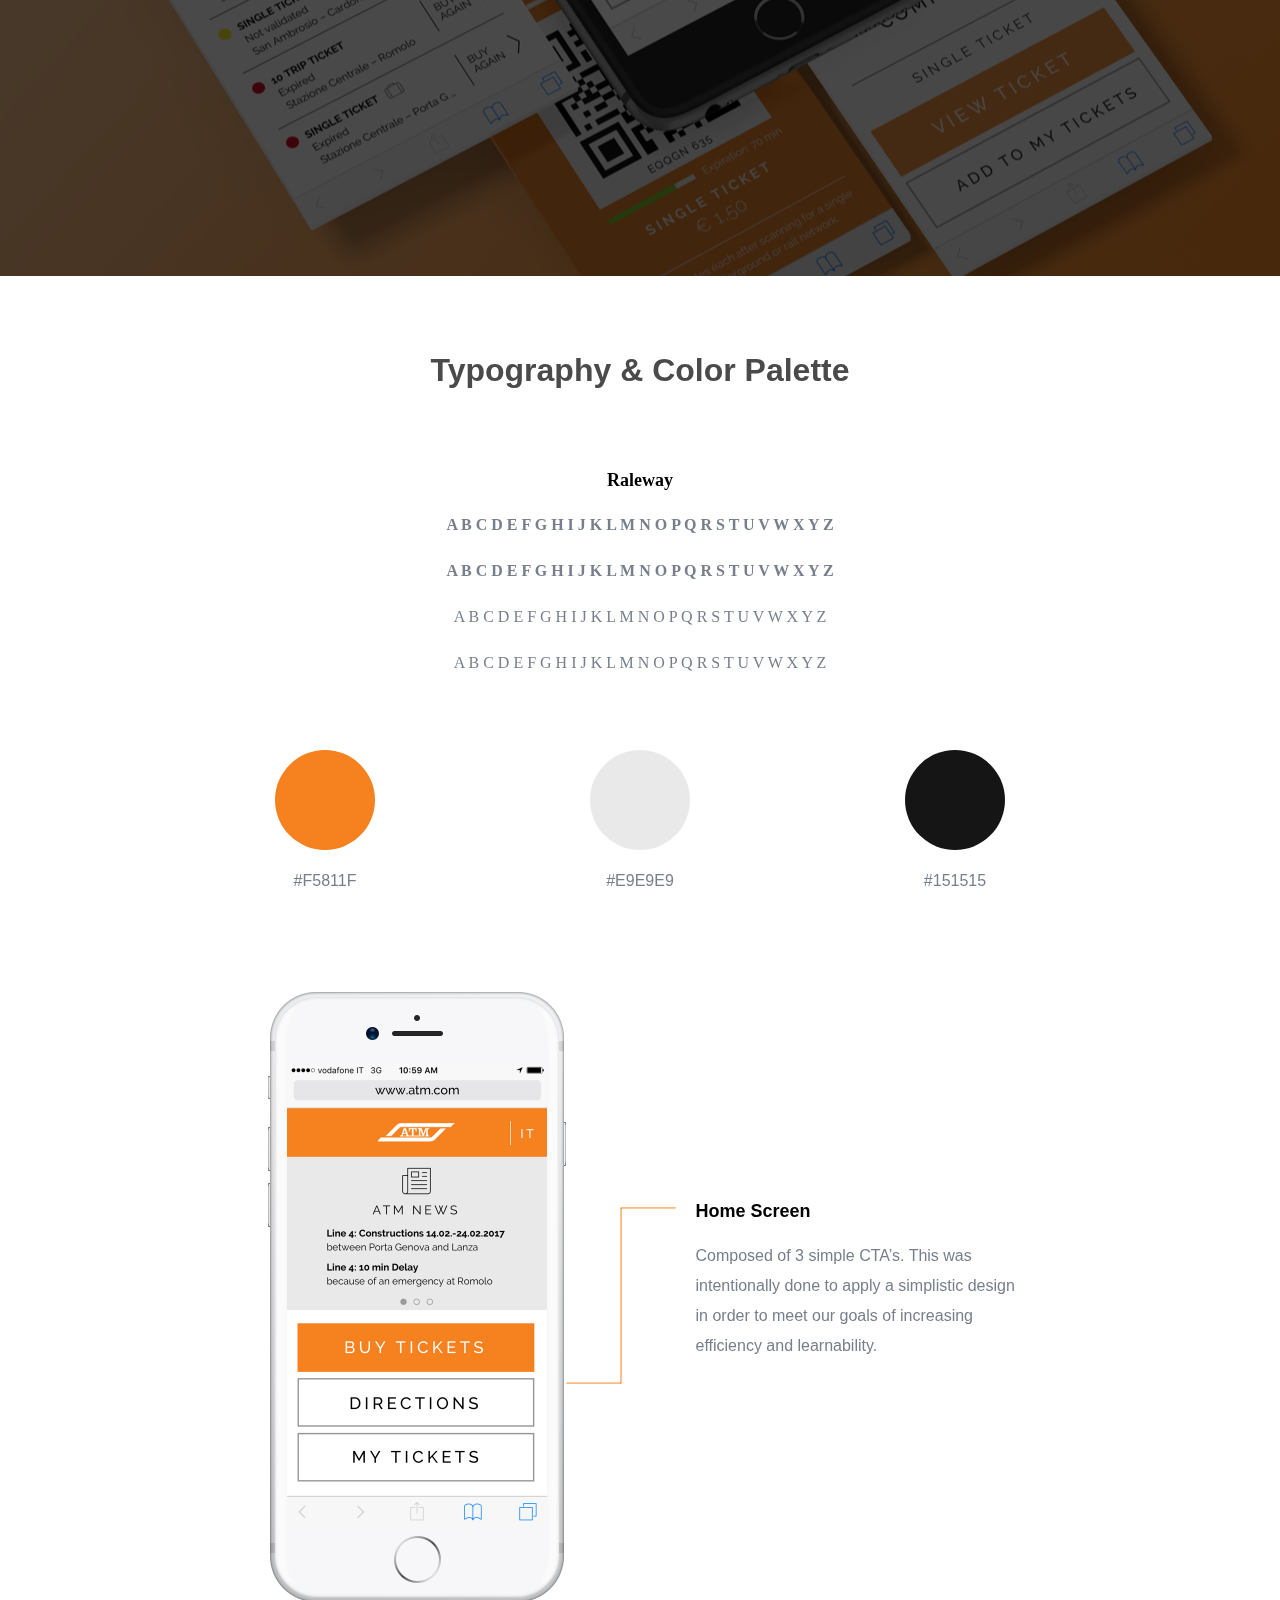
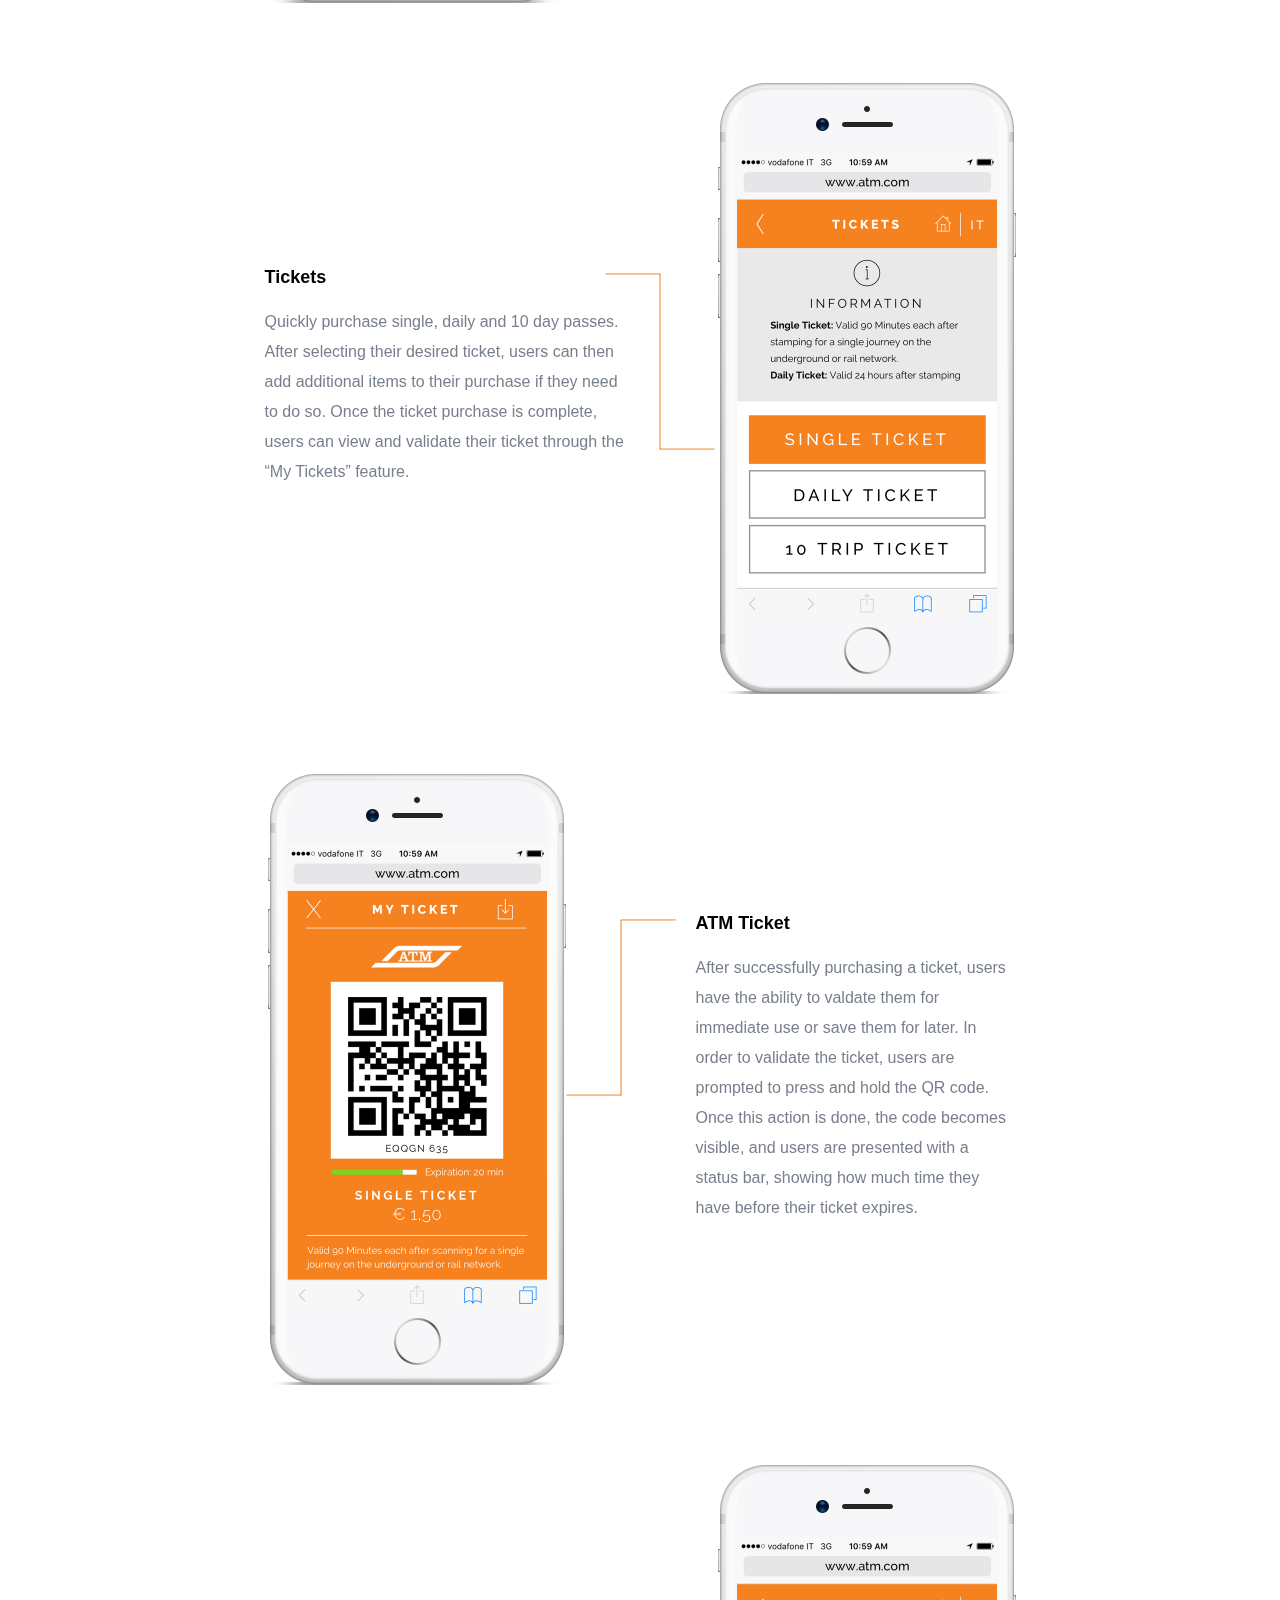
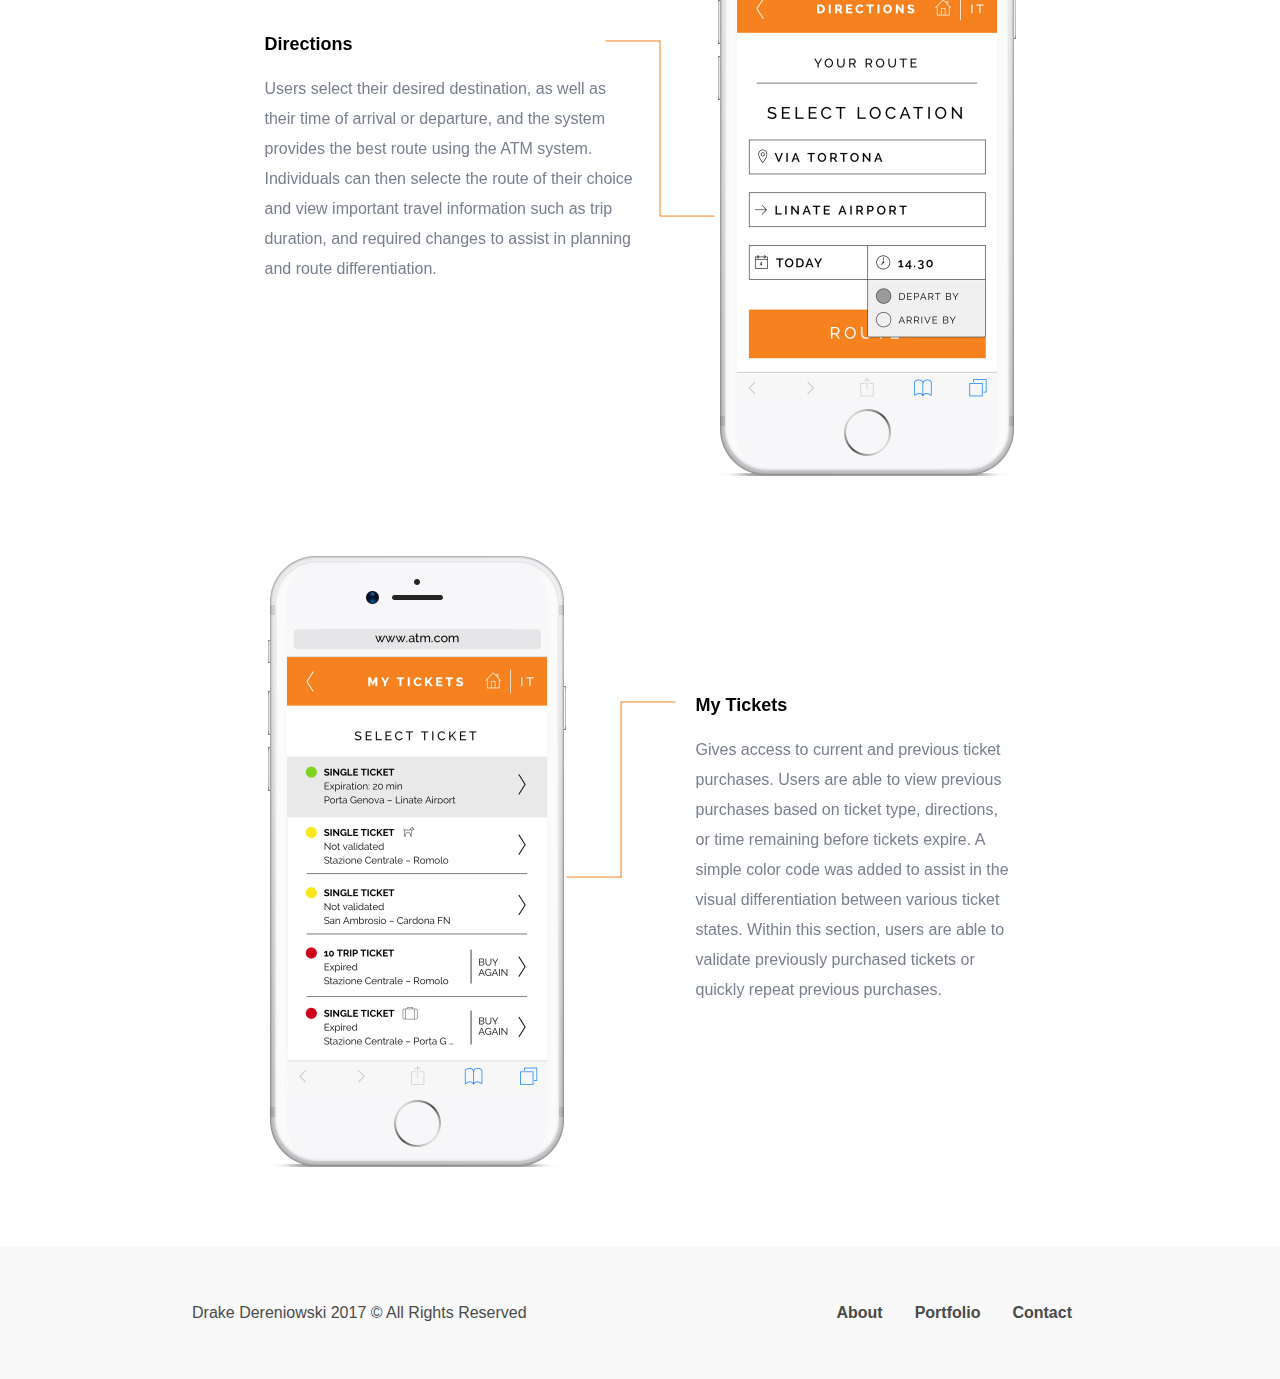
==== commit 0a739aae: "Updated Full Responsiveness (2.0)" ====
--- a/atm-case.html
+++ b/atm-case.html
@@ -207,6 +207,8 @@
 
           <h2 class="port-section-title">Web Application Re-Design</h2>
 
+          <img class="atm-iphone-analysis-img" src="img/atm-iphone-analysis.png">
+
           <p>Taking the research and information that we gained from the ATM Kiosk redesign process, our team applied many of the same key findings towards the ATM web application to improve the overall look and feel using the best UX practices.</p>
 
           <div class="webapp-analysis">
@@ -306,7 +308,7 @@
 
             <div class="final-mockups mockup-1">
 
-              <img class="iphone-mock" src="img/ATM-Home.png">
+              <img class="iphone-mock" src="img/ATM-iPhone-2X.png">
 
               <div class="final-design-txt final-design-atm final-right">
                 <h4>Home Screen</h4>
@@ -322,13 +324,13 @@
                 <p>Quickly purchase single, daily and 10 day passes. After selecting their desired ticket, users can then add additional items to their purchase if they need to do so. Once the ticket purchase is complete, users can view and validate their ticket through the “My Tickets” feature. </p>
               </div>
 
-              <img class="iphone-mock" src="img/ATM-Tickets.png">
+              <img class="iphone-mock" src="img/ATM-iPhone-Tickets-2X.png">
 
             </div>
 
             <div class="final-mockups mockup-3">
 
-              <img class="iphone-mock" src="img/ATM-Ticket.png">
+              <img class="iphone-mock" src="img/ATM-iPhone-Ticket-2X.png">
 
               <div class="final-design-txt final-design-atm final-right">
                 <h4>ATM Ticket</h4>
@@ -344,13 +346,13 @@
                 <p>Users select their desired destination, as well as their time of arrival or departure, and the system provides the best route using the ATM system. Individuals can then selecte the route of their choice and view important travel information such as trip duration, and required changes to assist in planning and route differentiation.</p>
               </div>
 
-              <img class="iphone-mock" src="img/ATM-Directions.png">
+              <img class="iphone-mock" src="img/ATM-iPhone-Directions-2X.png">
 
             </div>
 
             <div class="final-mockups mockup-5">
 
-              <img class="iphone-mock" src="img/ATM-Mytickets.png">
+              <img class="iphone-mock" src="img/ATM-iPhone-MyTickets-2X.png">
 
               <div class="final-design-txt final-design-atm final-right">
                 <h4>My Tickets</h4>
--- a/style.css
+++ b/style.css
@@ -661,6 +661,7 @@
   display: flex;
   flex-direction: column;
   justify-content: center;
+  margin-top: 60px;
 }
 
 .port-section-title {
@@ -674,7 +675,8 @@
 }
 
 .dolce-form {
-  width: 400px;
+  width: 100%;
+  height: auto;
   margin: 20px auto;
 }
 
@@ -764,11 +766,15 @@
   width: 75%;
 }
 
+.application-wireframes {
+  margin-top: 100px;
+}
+
 .dg-iphone-wireframes {
   display: flex;
   flex-wrap: wrap;
   justify-content: space-around;
-  margin-top: 100px;
+  margin-top: 60px;
   padding: 0;
 }
 
@@ -787,7 +793,8 @@
 }
 
 .dg-iphone-wire {
-  width: 45%;
+  width: 200px;
+  height: auto;
   margin: 0 auto;
 }
 
@@ -1014,12 +1021,25 @@
   background-color: #FAFAFA;
 }
 
+.atm-iphone-analysis-img {
+  width: 611px;
+  height: auto;
+}
+
 .redesign-cnt {
   padding-top: 60px;
+  display: flex;
+  flex-direction: column;
 }
 
 .webapp-analysis {
   margin-top: 40px;
+}
+
+.atm-iphone-analysis-img {
+  width: 305px;
+  height: auto;
+  margin: 35px auto;
 }
 
 .atm-analysis-list {
@@ -1322,6 +1342,9 @@
     justify-content: center;
     align-items: center;
   }
+  .dg-iphone-wireframes li {
+    width: 50%;
+  }
 }
 
 @media(max-width:625px) {
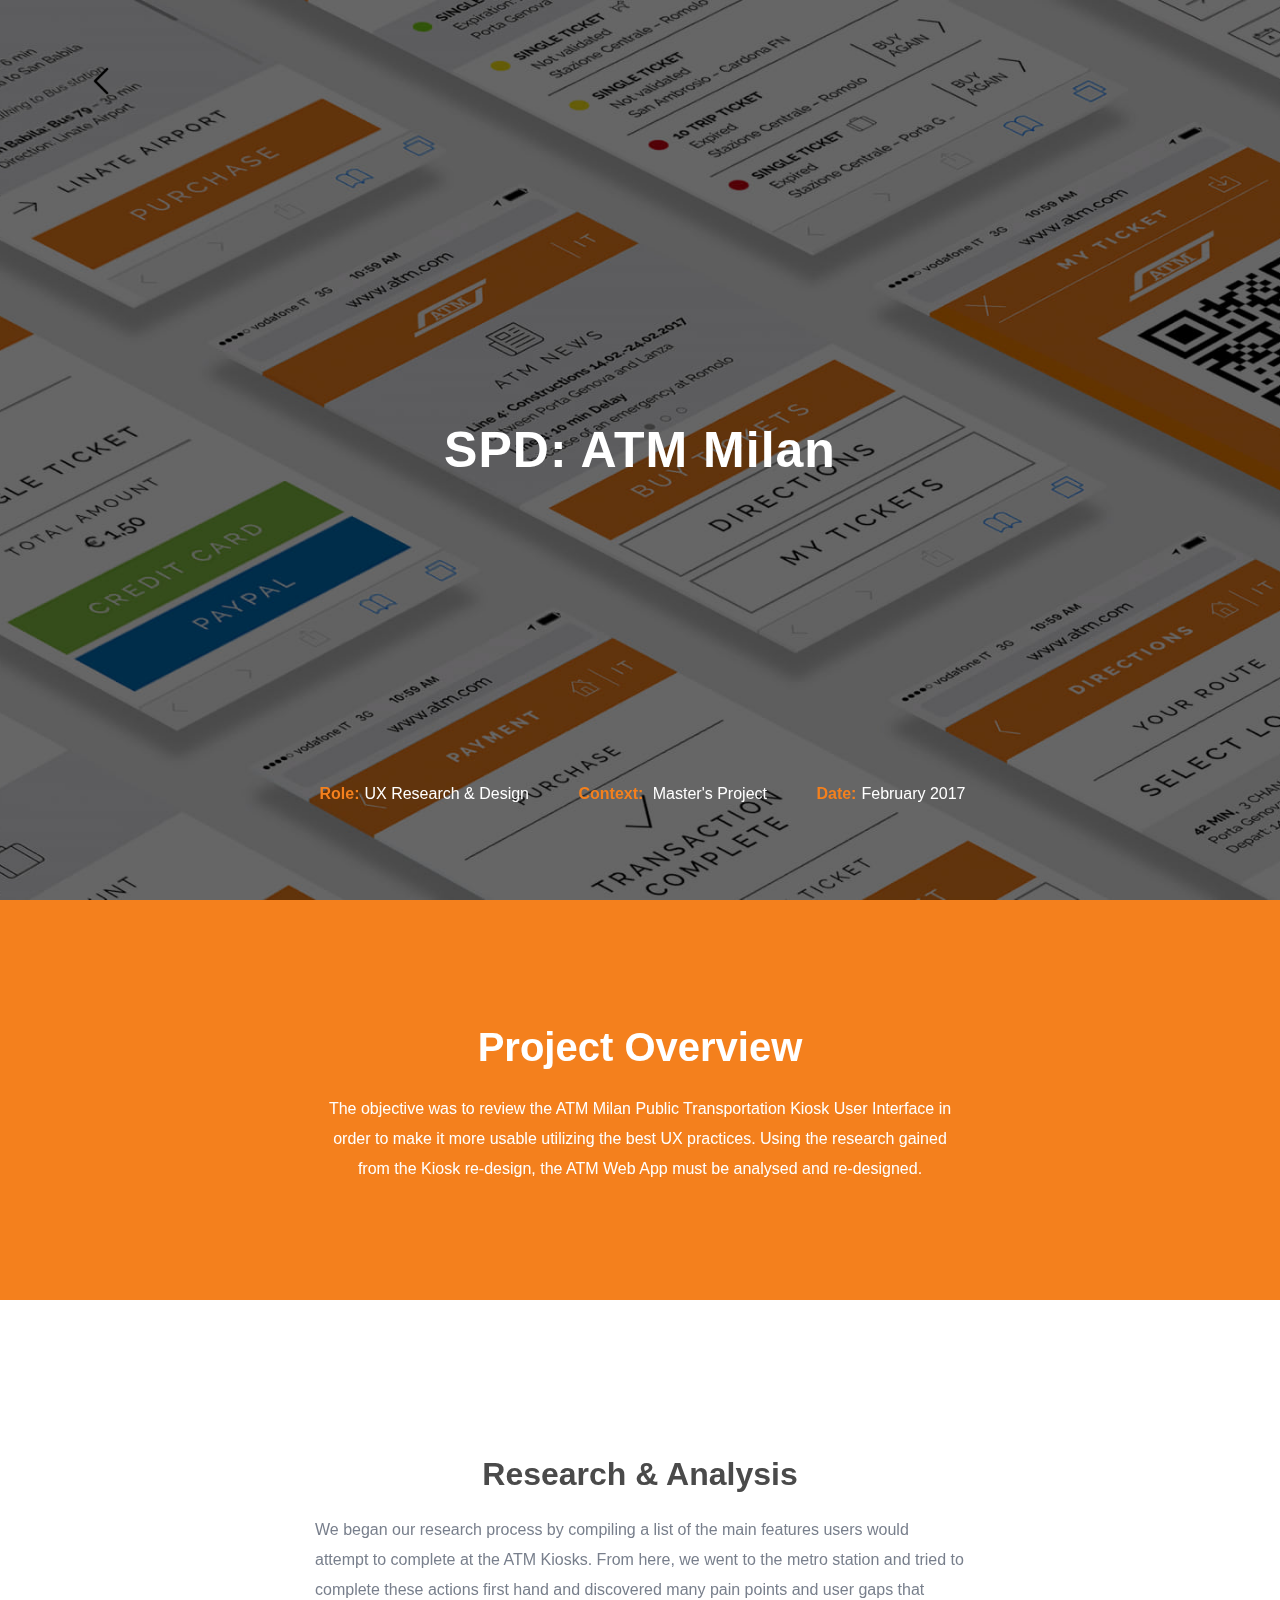
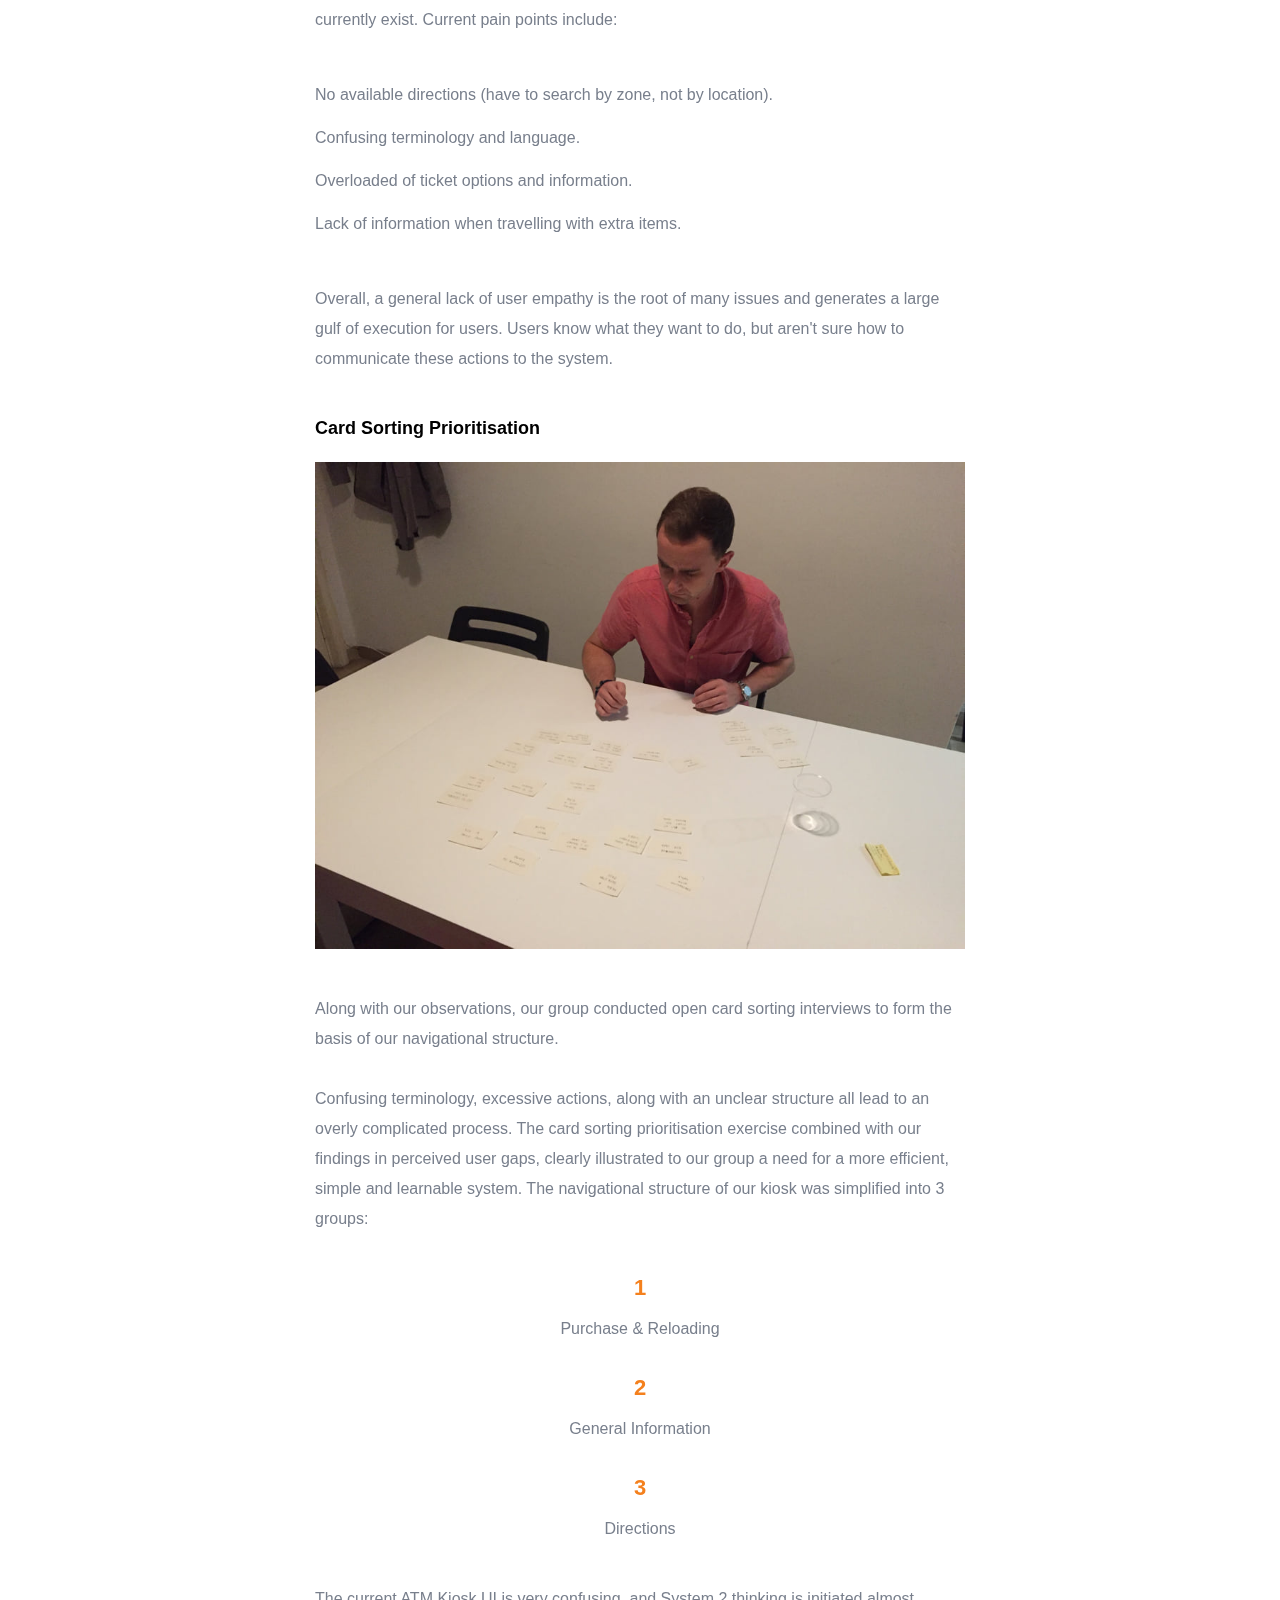
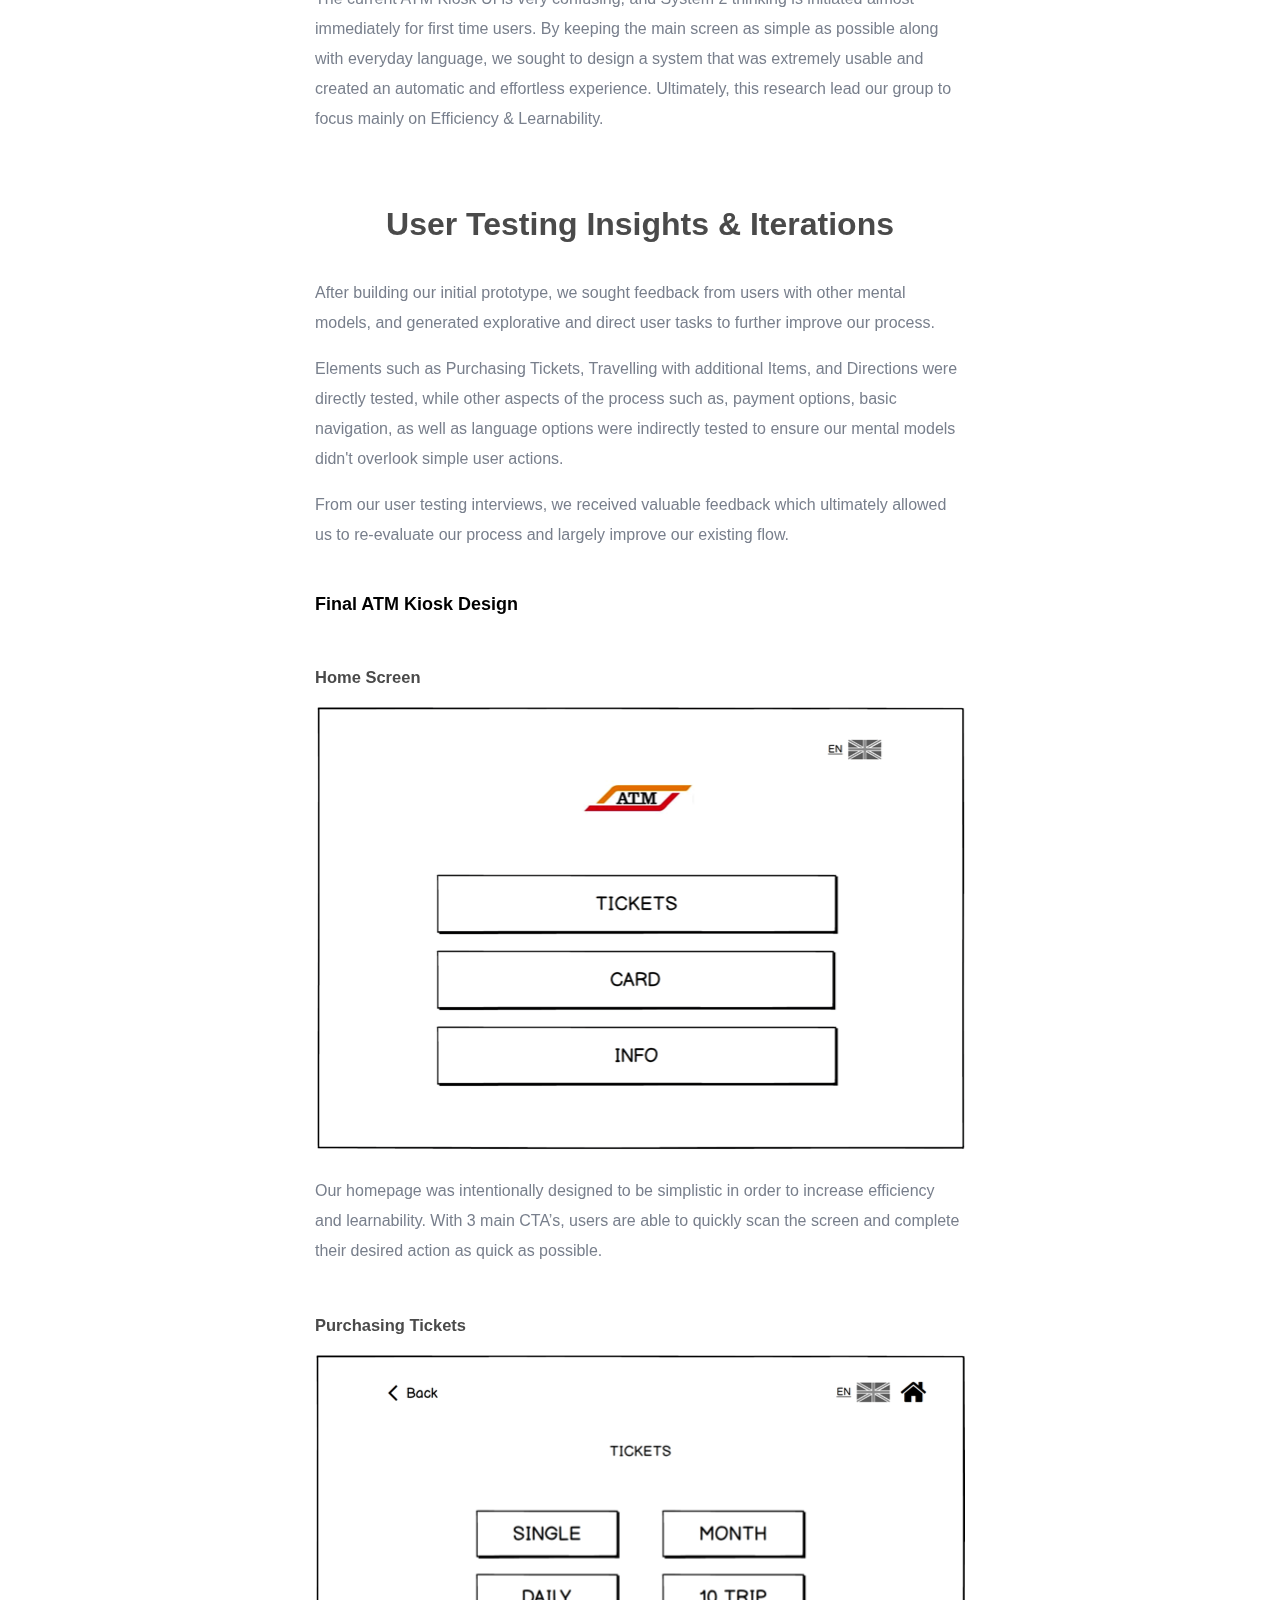
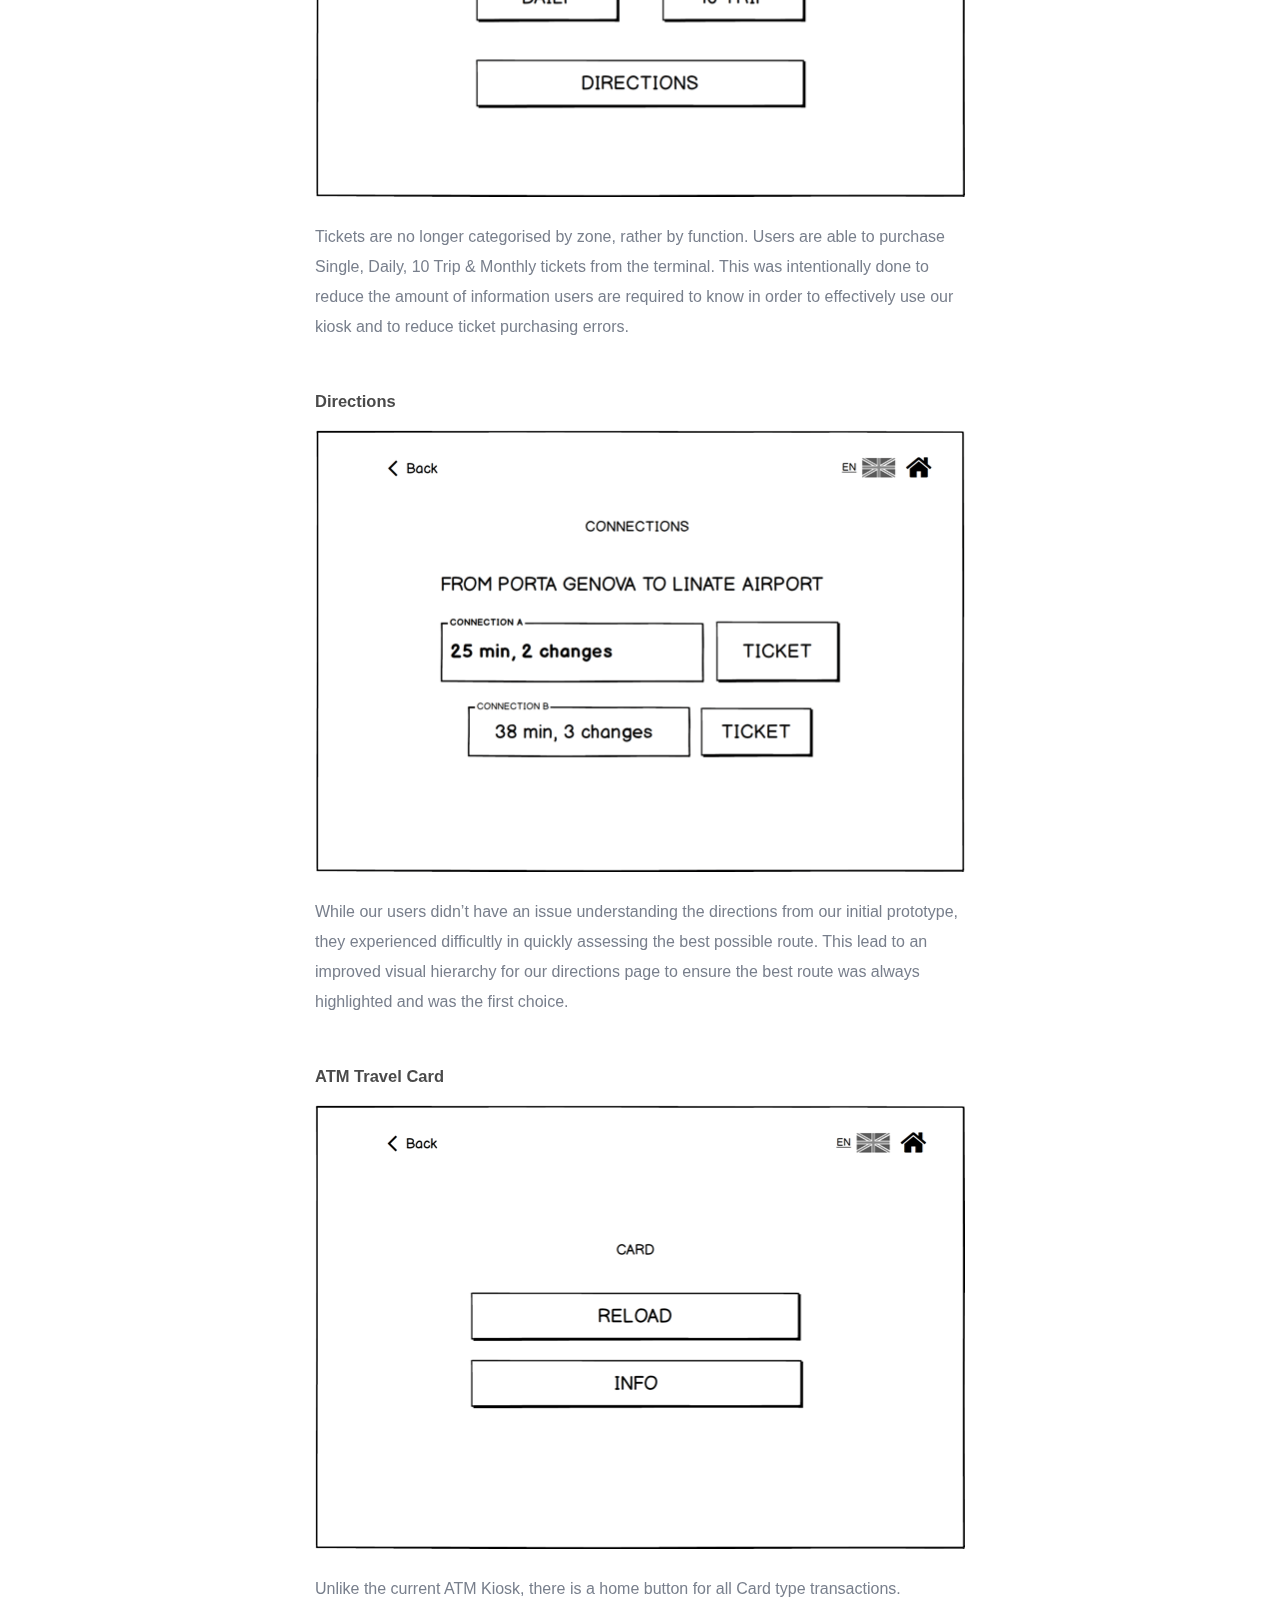
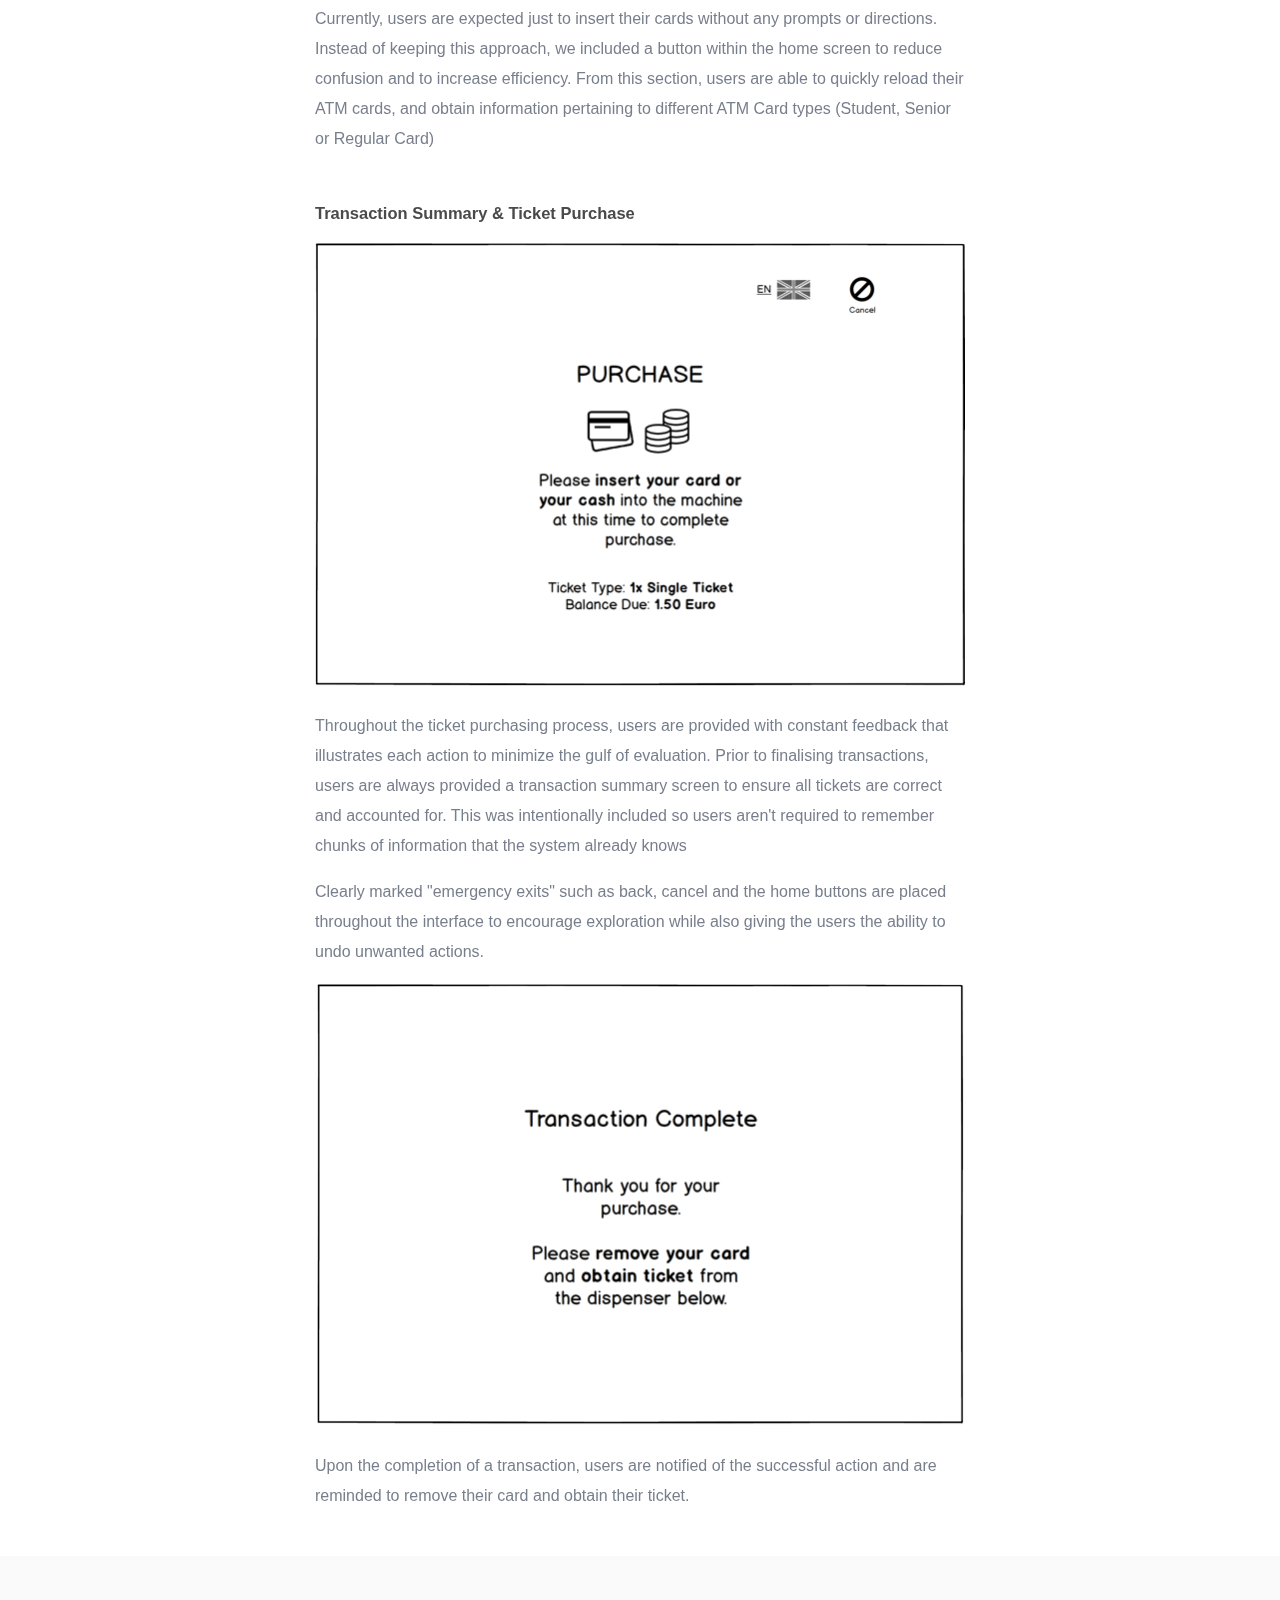
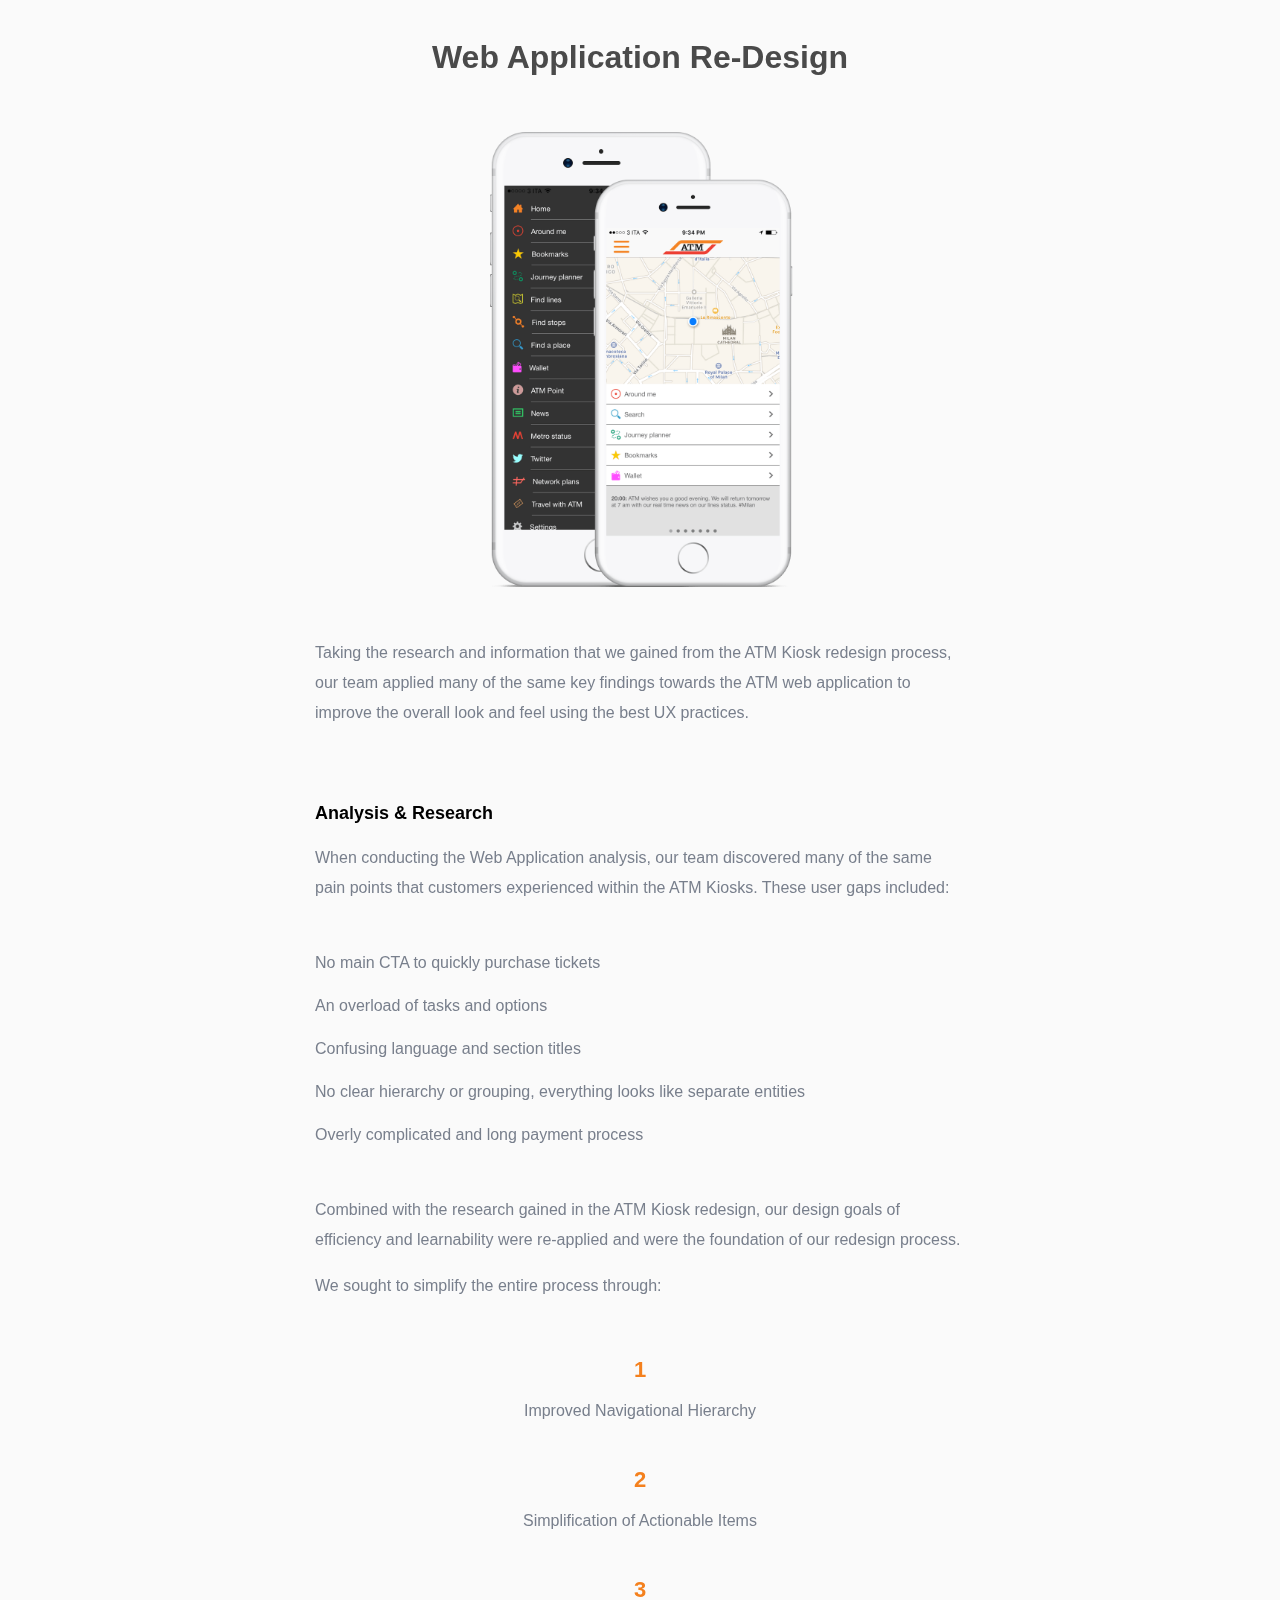
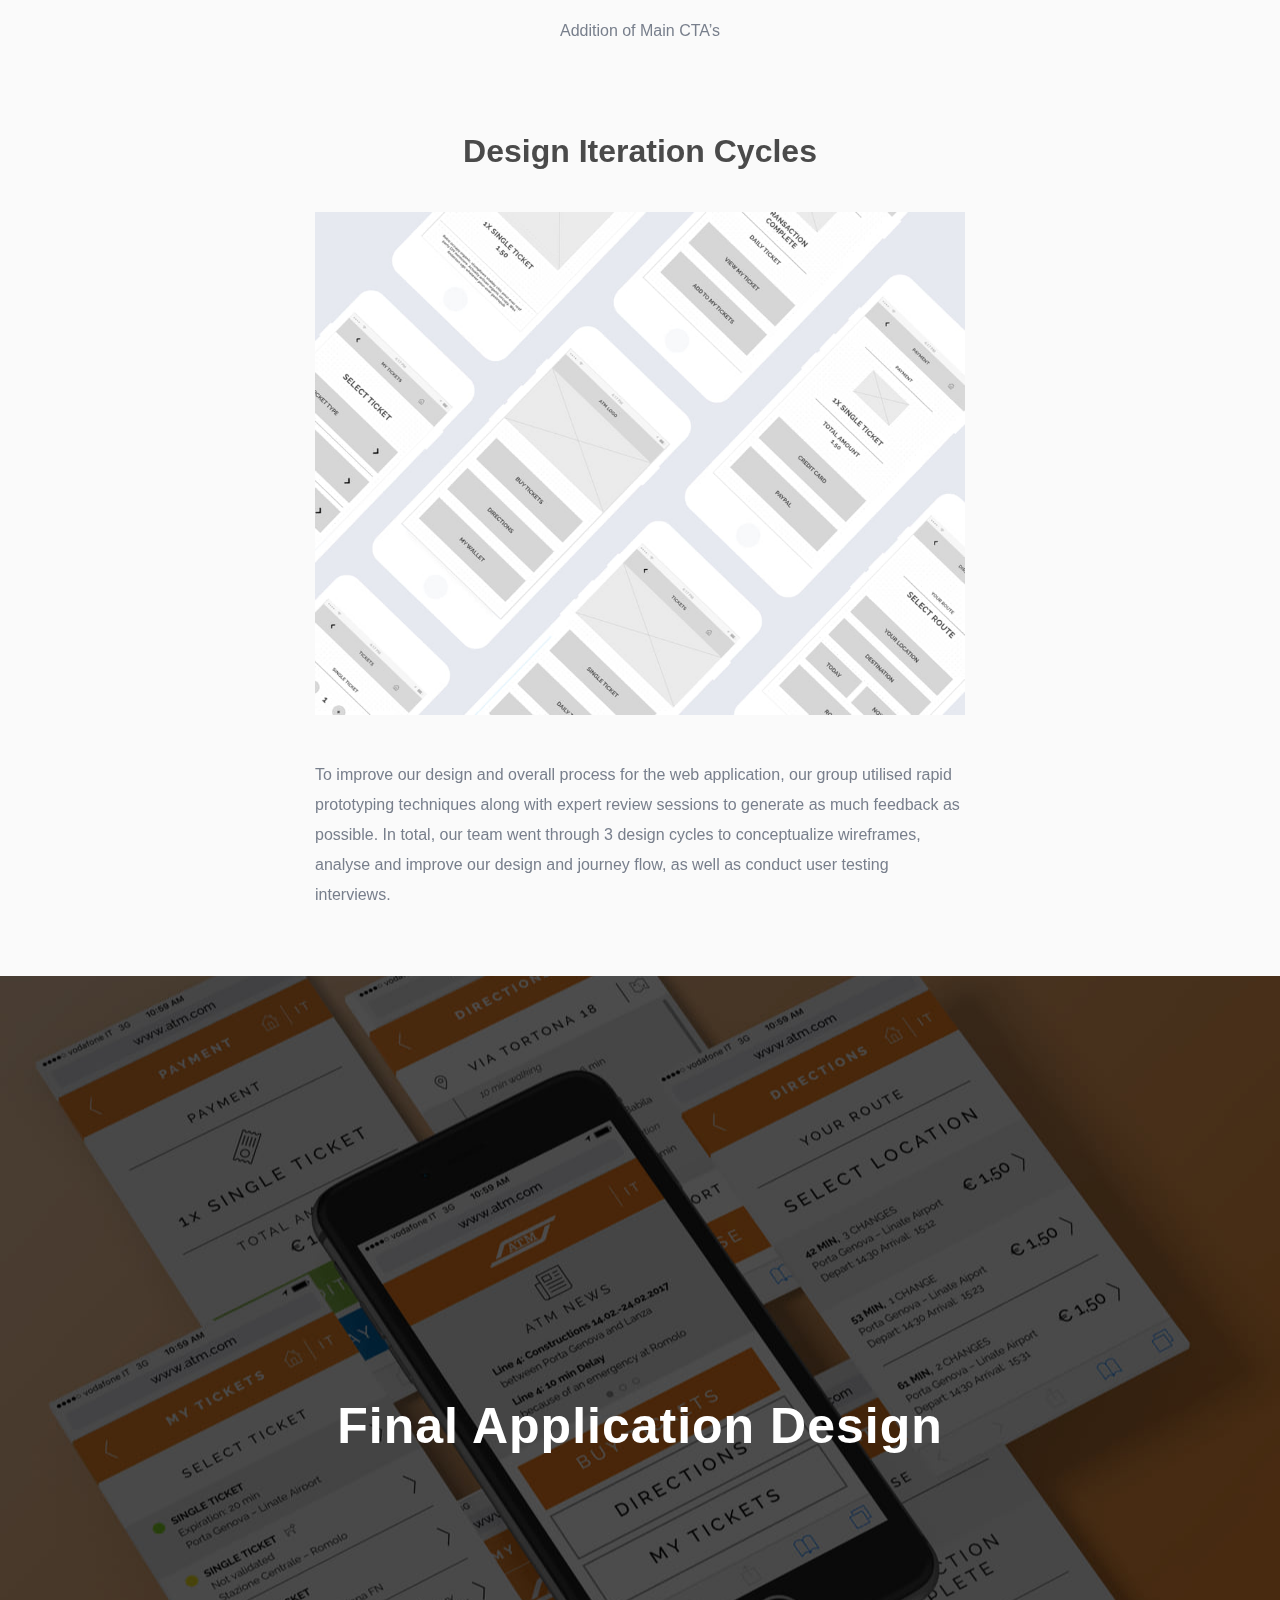
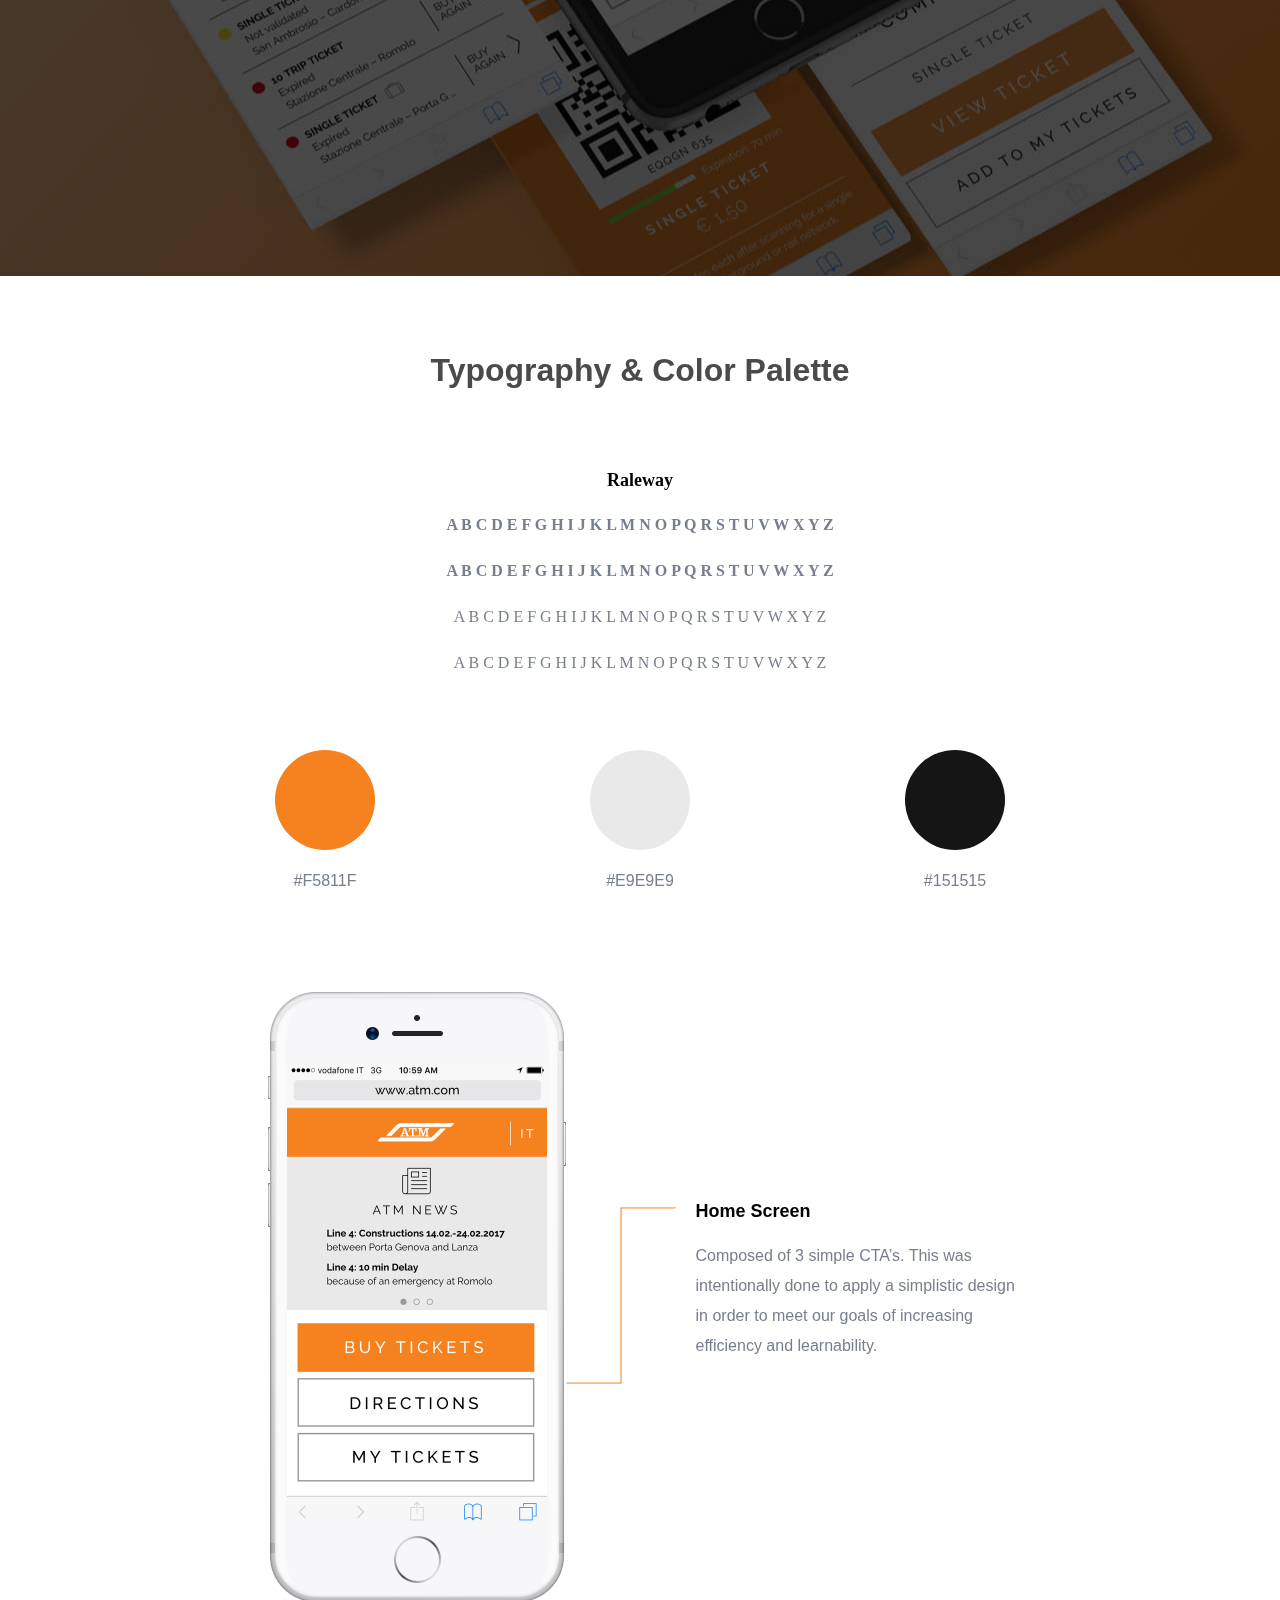
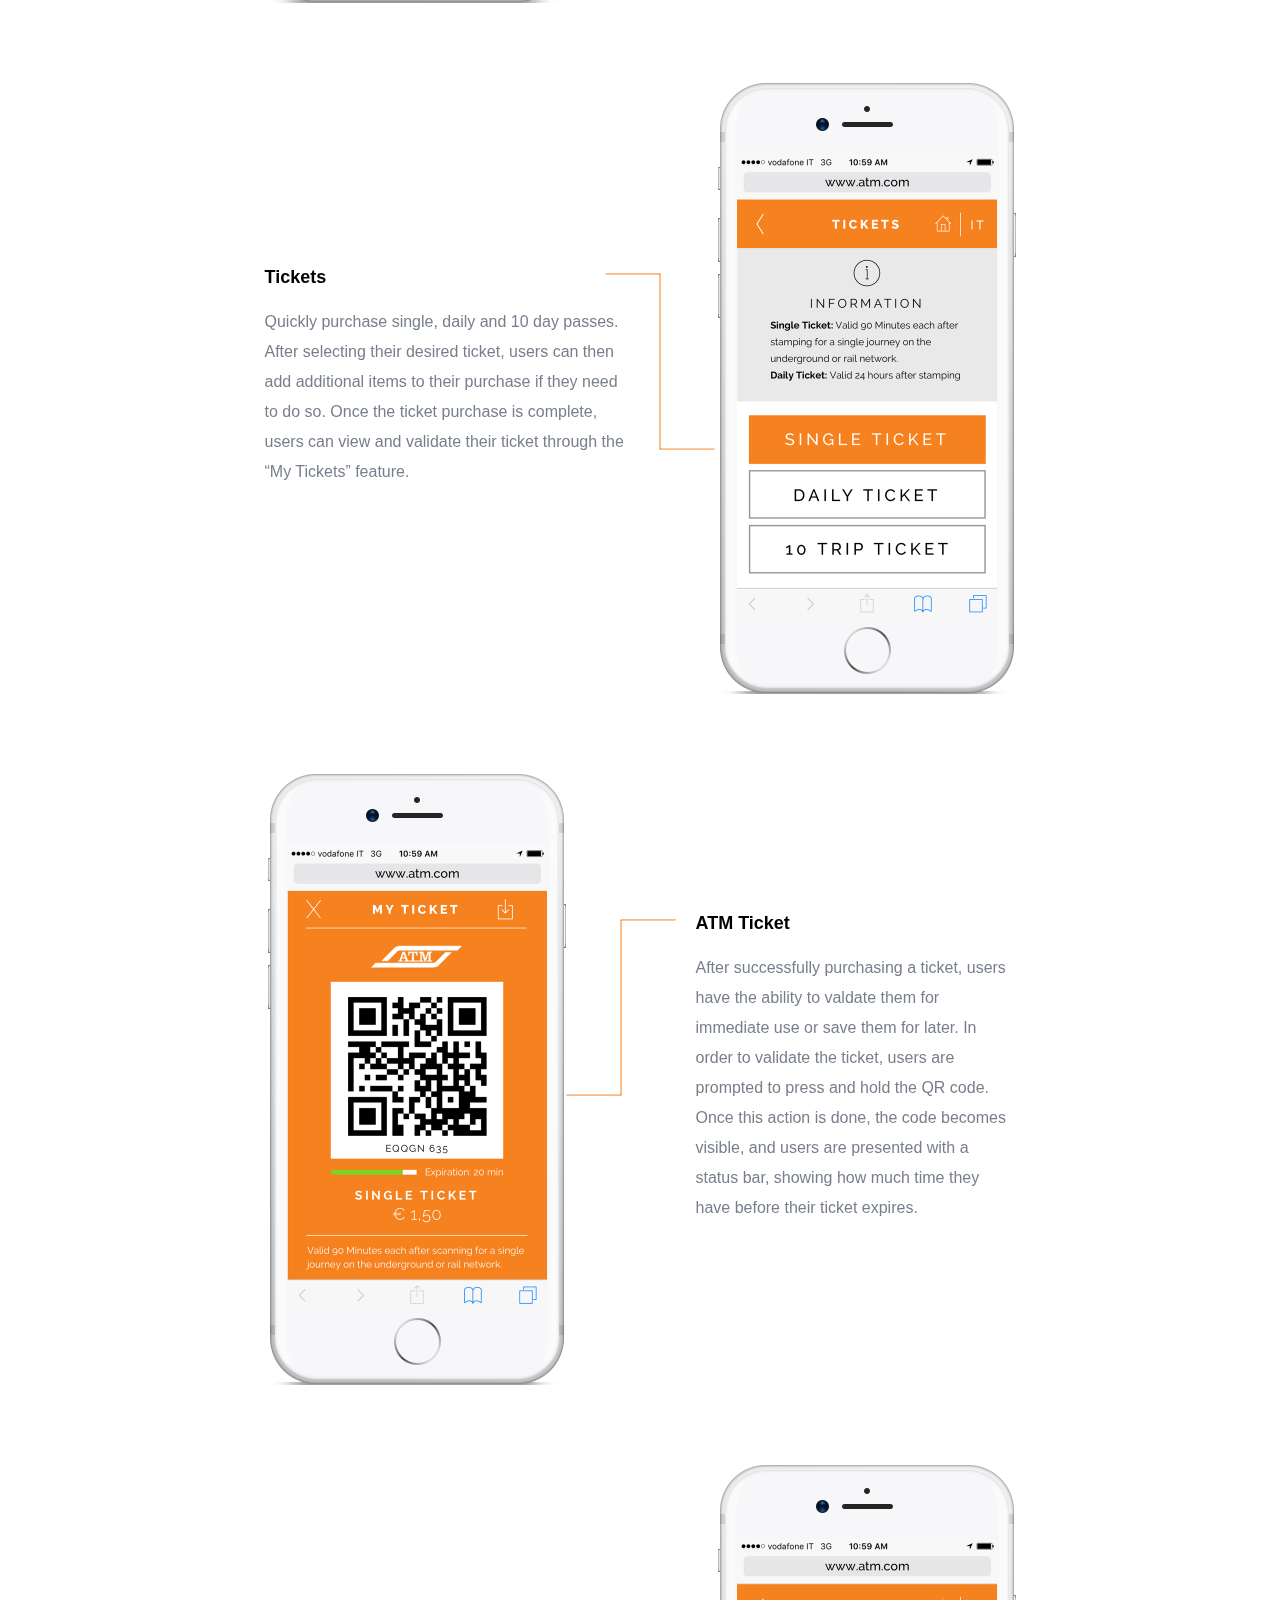
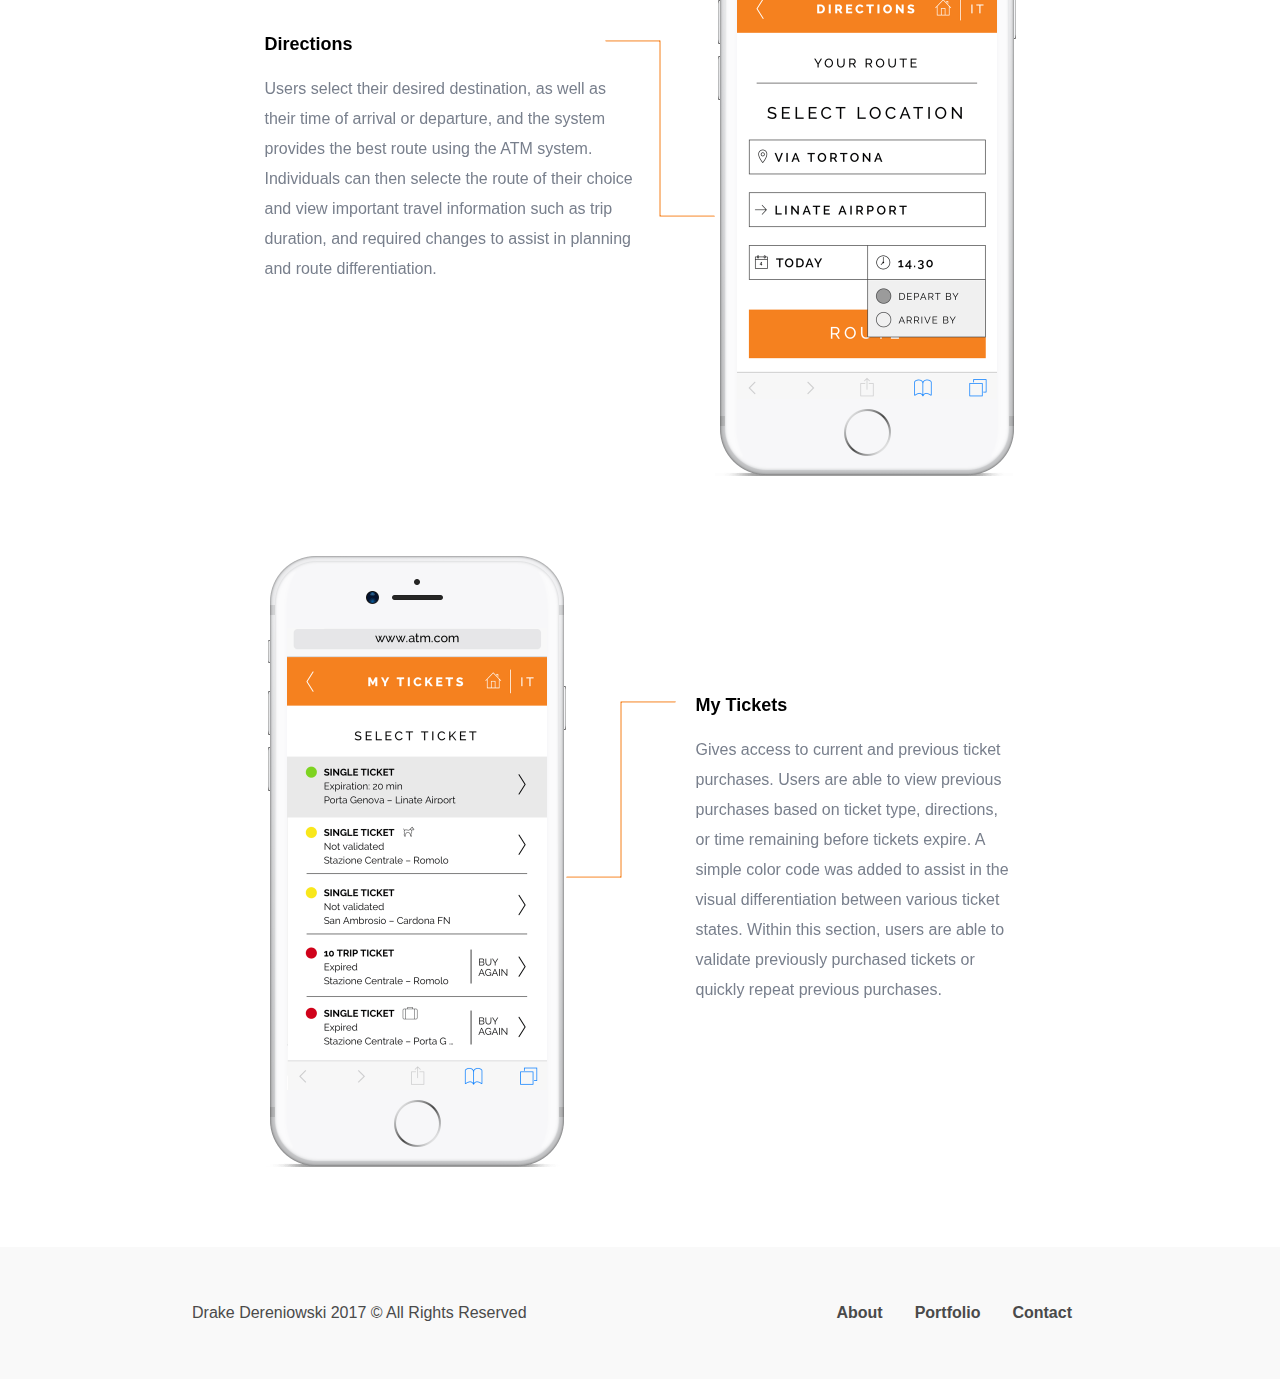
==== commit 1a9b9721: "Updated Compressed Images" ====
--- a/atm-case.html
+++ b/atm-case.html
@@ -21,7 +21,7 @@
 
       <div class="back-nav">
         <a href="../#portfolio">
-          <img class="back-btn" src="img/back.png">
+          <img class="back-btn" src="img/back.jpg">
         </a>
         <!-- <p>Back To Portfolio</p> -->
       </div>
@@ -92,7 +92,7 @@
 
             <h4>Card Sorting Prioritisation</h4>
 
-            <img class="card-sorting-img" src="img/atm-cardsort.png">
+            <img class="card-sorting-img" src="img/atm-cardsort.jpg">
 
             <p>Along with our observations, our group conducted open card sorting interviews to form the basis of our navigational structure. </p>
 
@@ -152,36 +152,36 @@
 
             <div class="final-atm-kiosk-screen">
               <h5>Home Screen</h5>
-              <img class="atm-kiosk-home" src="img/home-kiosk.png">
+              <img class="atm-kiosk-home" src="img/home-kiosk.jpg">
               <p>Our homepage was intentionally designed to be simplistic in order to increase efficiency and learnability. With 3 main CTA’s, users are able to quickly scan the screen and complete their desired action as quick as possible.</p>
             </div>
 
             <div class="final-atm-kiosk-screen">
               <h5>Purchasing Tickets</h5>
-              <img class="atm-kiosk-home" src="img/tickets-kiosk.png">
+              <img class="atm-kiosk-home" src="img/tickets-kiosk.jpg">
               <p>Tickets are no longer categorised by zone, rather by function. Users are able to purchase Single, Daily, 10 Trip & Monthly tickets from the terminal. This was intentionally done to reduce the amount of information users are required to know in order to effectively use our kiosk and to reduce ticket purchasing errors.</p>
             </div>
 
             <div class="final-atm-kiosk-screen">
               <h5>Directions</h5>
-              <img class="atm-kiosk-home" src="img/directions-kiosk.png">
+              <img class="atm-kiosk-home" src="img/directions-kiosk.jpg">
               <p>While our users didn’t have an issue understanding the directions from our initial prototype, they experienced difficultly in quickly assessing the best possible route. This lead to an improved visual hierarchy for our directions page to ensure the best route was always highlighted and was the first choice.</p>
             </div>
 
             <div class="final-atm-kiosk-screen">
               <h5>ATM Travel Card</h5>
-              <img class="atm-kiosk-home" src="img/card-kiosk.png">
+              <img class="atm-kiosk-home" src="img/card-kiosk.jpg">
               <p>Unlike the current ATM Kiosk, there is a home button for all Card type transactions. Currently, users are expected just to insert their cards without any prompts or directions. Instead of keeping this approach, we included a button within the home screen to reduce confusion and to increase efficiency. From this section, users are able to quickly reload their ATM cards, and obtain information pertaining to different ATM Card types (Student, Senior or Regular Card)</p>
             </div>
 
             <div class="final-atm-kiosk-screen">
               <h5>Transaction Summary & Ticket Purchase</h5>
-              <img class="atm-kiosk-home" src="img/purchase-kiosk.png">
+              <img class="atm-kiosk-home" src="img/purchase-kiosk.jpg">
               <p>Throughout the ticket purchasing process, users are provided with constant feedback that illustrates each action to minimize the gulf of evaluation. Prior to finalising transactions, users are always provided a transaction summary screen to ensure all tickets are correct and accounted for. This was intentionally included so users aren't required to remember chunks of information that the system already knows </p>
 
               <p>Clearly marked "emergency exits" such as back, cancel and the home buttons are placed throughout the interface to encourage exploration while also giving the users the ability to undo unwanted actions.</p>
 
-              <img class="atm-kiosk-home" src="img/summary-kiosk.png">
+              <img class="atm-kiosk-home" src="img/summary-kiosk.jpg">
 
               <p>Upon the completion of a transaction, users are notified of the successful action and are reminded to remove their card and obtain their ticket.</p>
             </div>
@@ -207,7 +207,7 @@
 
           <h2 class="port-section-title">Web Application Re-Design</h2>
 
-          <img class="atm-iphone-analysis-img" src="img/atm-iphone-analysis.png">
+          <img class="atm-iphone-analysis-img" src="img/atm-iphone-analysis.jpg">
 
           <p>Taking the research and information that we gained from the ATM Kiosk redesign process, our team applied many of the same key findings towards the ATM web application to improve the overall look and feel using the best UX practices.</p>
 
@@ -247,7 +247,7 @@
 
           <div class="design-iteration-cycles">
             <h2 class="port-section-title">Design Iteration Cycles</h2>
-            <img class="atm-wireframes" src="img/atm-wireframes.png">
+            <img class="atm-wireframes" src="img/atm-wireframes.jpg">
             <p>To improve our design and overall process for the web application, our group utilised rapid prototyping techniques along with expert review sessions to generate as much feedback as possible. In total, our team went through 3 design cycles to conceptualize wireframes, analyse and improve our design and journey flow, as well as conduct user testing interviews. </p>
           </div>
 
@@ -308,7 +308,7 @@
 
             <div class="final-mockups mockup-1">
 
-              <img class="iphone-mock" src="img/ATM-iPhone-2X.png">
+              <img class="iphone-mock" src="img/ATM-iPhone-2X.jpg">
 
               <div class="final-design-txt final-design-atm final-right">
                 <h4>Home Screen</h4>
@@ -324,13 +324,13 @@
                 <p>Quickly purchase single, daily and 10 day passes. After selecting their desired ticket, users can then add additional items to their purchase if they need to do so. Once the ticket purchase is complete, users can view and validate their ticket through the “My Tickets” feature. </p>
               </div>
 
-              <img class="iphone-mock" src="img/ATM-iPhone-Tickets-2X.png">
+              <img class="iphone-mock" src="img/ATM-iPhone-Tickets-2X.jpg">
 
             </div>
 
             <div class="final-mockups mockup-3">
 
-              <img class="iphone-mock" src="img/ATM-iPhone-Ticket-2X.png">
+              <img class="iphone-mock" src="img/ATM-iPhone-Ticket-2X.jpg">
 
               <div class="final-design-txt final-design-atm final-right">
                 <h4>ATM Ticket</h4>
@@ -346,13 +346,13 @@
                 <p>Users select their desired destination, as well as their time of arrival or departure, and the system provides the best route using the ATM system. Individuals can then selecte the route of their choice and view important travel information such as trip duration, and required changes to assist in planning and route differentiation.</p>
               </div>
 
-              <img class="iphone-mock" src="img/ATM-iPhone-Directions-2X.png">
+              <img class="iphone-mock" src="img/ATM-iPhone-Directions-2X.jpg">
 
             </div>
 
             <div class="final-mockups mockup-5">
 
-              <img class="iphone-mock" src="img/ATM-iPhone-MyTickets-2X.png">
+              <img class="iphone-mock" src="img/ATM-iPhone-MyTickets-2X.jpg">
 
               <div class="final-design-txt final-design-atm final-right">
                 <h4>My Tickets</h4>
--- a/style.css
+++ b/style.css
@@ -194,6 +194,10 @@
   margin: 30px 0;
 }
 
+.resume-btn a {
+  color: #00DD99;
+}
+
 .portfolio-btn,
 .message-btn {
   margin-top: 35px;
@@ -257,7 +261,7 @@
   justify-content: flex-start;
   padding: 17.5% 0;
   width: 100%;
-  background-image: url(img/drake-main.png);
+  background-image: url(img/drake-main.jpg);
   background-repeat: no-repeat;
   background-position: bottom right 150px;
   background-size: 275px;
@@ -363,15 +367,15 @@
 }
 
 .skills-cnt-ux {
-  background-image: url(img/research.png);
+  background-image: url(img/research.jpg);
 }
 
 .skills-cnt-front {
-  background-image: url(img/code.png);
+  background-image: url(img/code.jpg);
 }
 
 .skills-cnt-design {
-  background-image: url(img/ux.png);
+  background-image: url(img/ux.jpg);
 }
 
 .portfolio-wrapper {
@@ -578,7 +582,7 @@
 }
 
 .main-dg {
-  background-image: url('img/dg-portfolio.png');
+  background-image: url('img/dg-portfolio.jpg');
 }
 
 .port-main-wrap {
@@ -803,7 +807,7 @@
   background-repeat: no-repeat;
   background-position: center;
   background-size: cover;
-  background-image: url(img/dg-final.png);
+  background-image: url(img/dg-final.jpg);
   display: flex;
   justify-content: center;
   align-items: center;
@@ -902,11 +906,11 @@
 }
 
 .final-design-dg {
-  background-image: url(img/dg-port-bg.png);
+  background-image: url(img/dg-port-bg.jpg);
 }
 
 .final-design-atm {
-  background-image: url(img/atm-bg-right.png);
+  background-image: url(img/atm-bg-right.jpg);
 }
 
 .final-design-txt h4 {
@@ -932,11 +936,11 @@
 }
 
 .final-design-dg-left {
-  background-image: url(img/dg-port-bg-2.png);
+  background-image: url(img/dg-port-bg-2.jpg);
 }
 
 .final-design-atm-left {
-  background-image: url(img/atm-bg-left.png);
+  background-image: url(img/atm-bg-left.jpg);
 }
 
 .dg-footer {
@@ -963,7 +967,7 @@
 /* ATM Case Study */
 
 .main-atm {
-  background-image: url(img/atm-portfolio.png);
+  background-image: url(img/atm-portfolio.jpg);
 }
 
 .atm-over {
@@ -1065,7 +1069,7 @@
 .atm-final-redesign {
   height: 100vh;
   width: 100%;
-  background-image: url(img/atm-ui-final.png);
+  background-image: url(img/atm-ui-final.jpg);
   background-position: center;
   display: flex;
   justify-content: center;
@@ -1087,7 +1091,7 @@
 
 @media (min-height: 1050px) {
   .main-wrapper {
-    background-image: url(img/Drake-main-lrg.png);
+    background-image: url(img/Drake-main-lrg.jpg);
     background-size: 33.5%;
     background-position: bottom right 8.5%;
   }
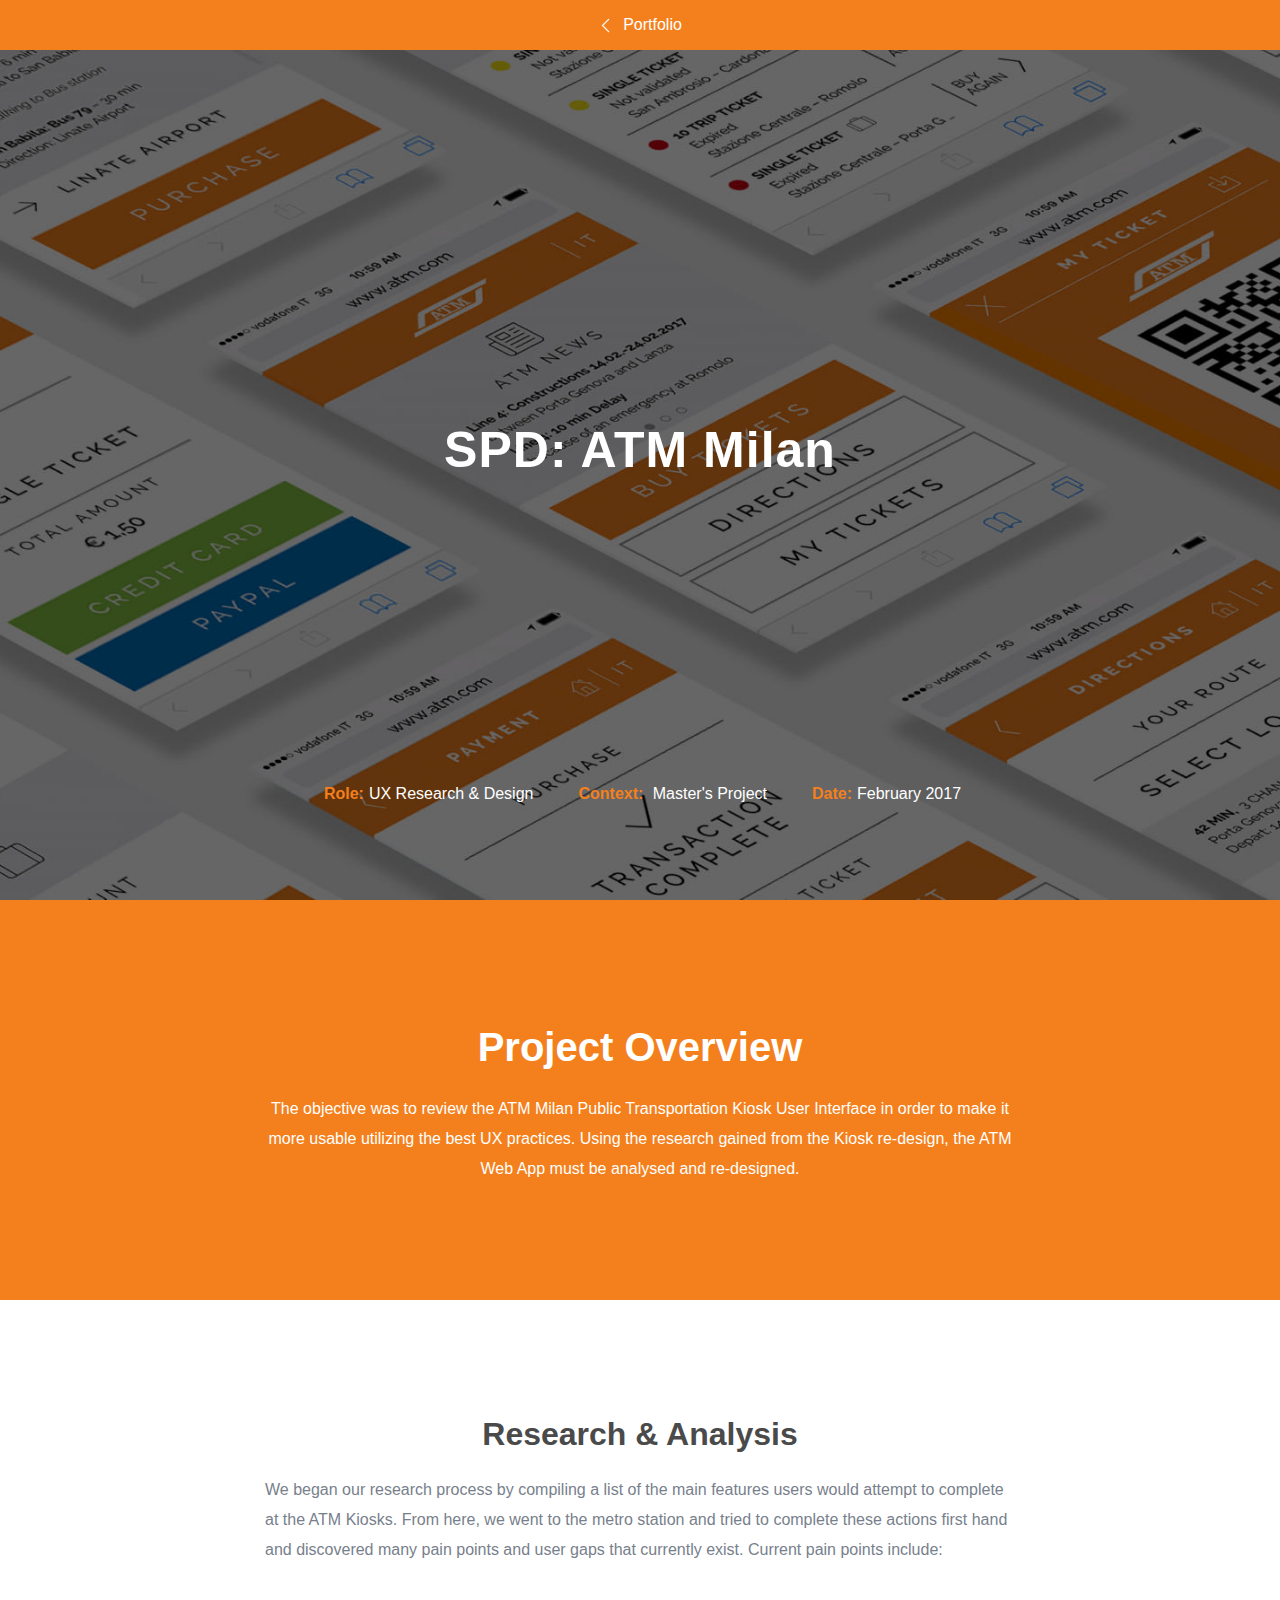
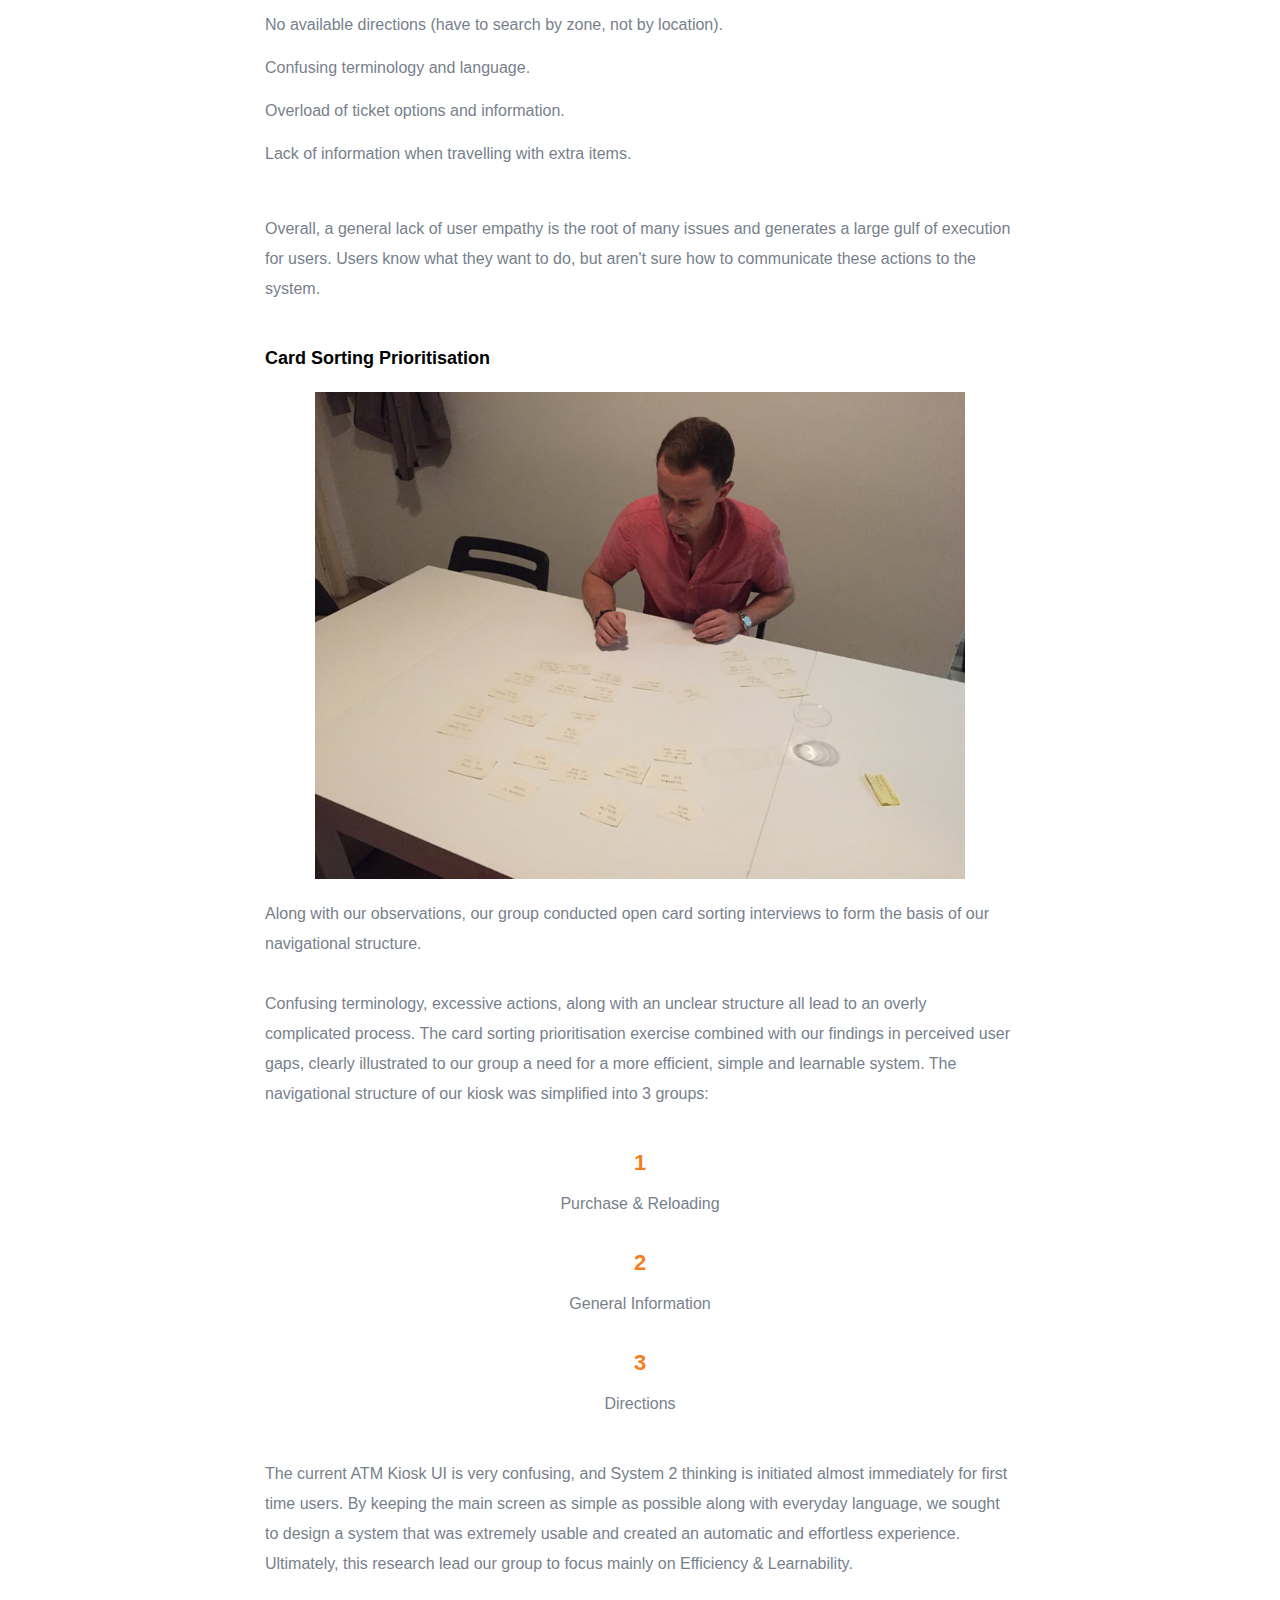
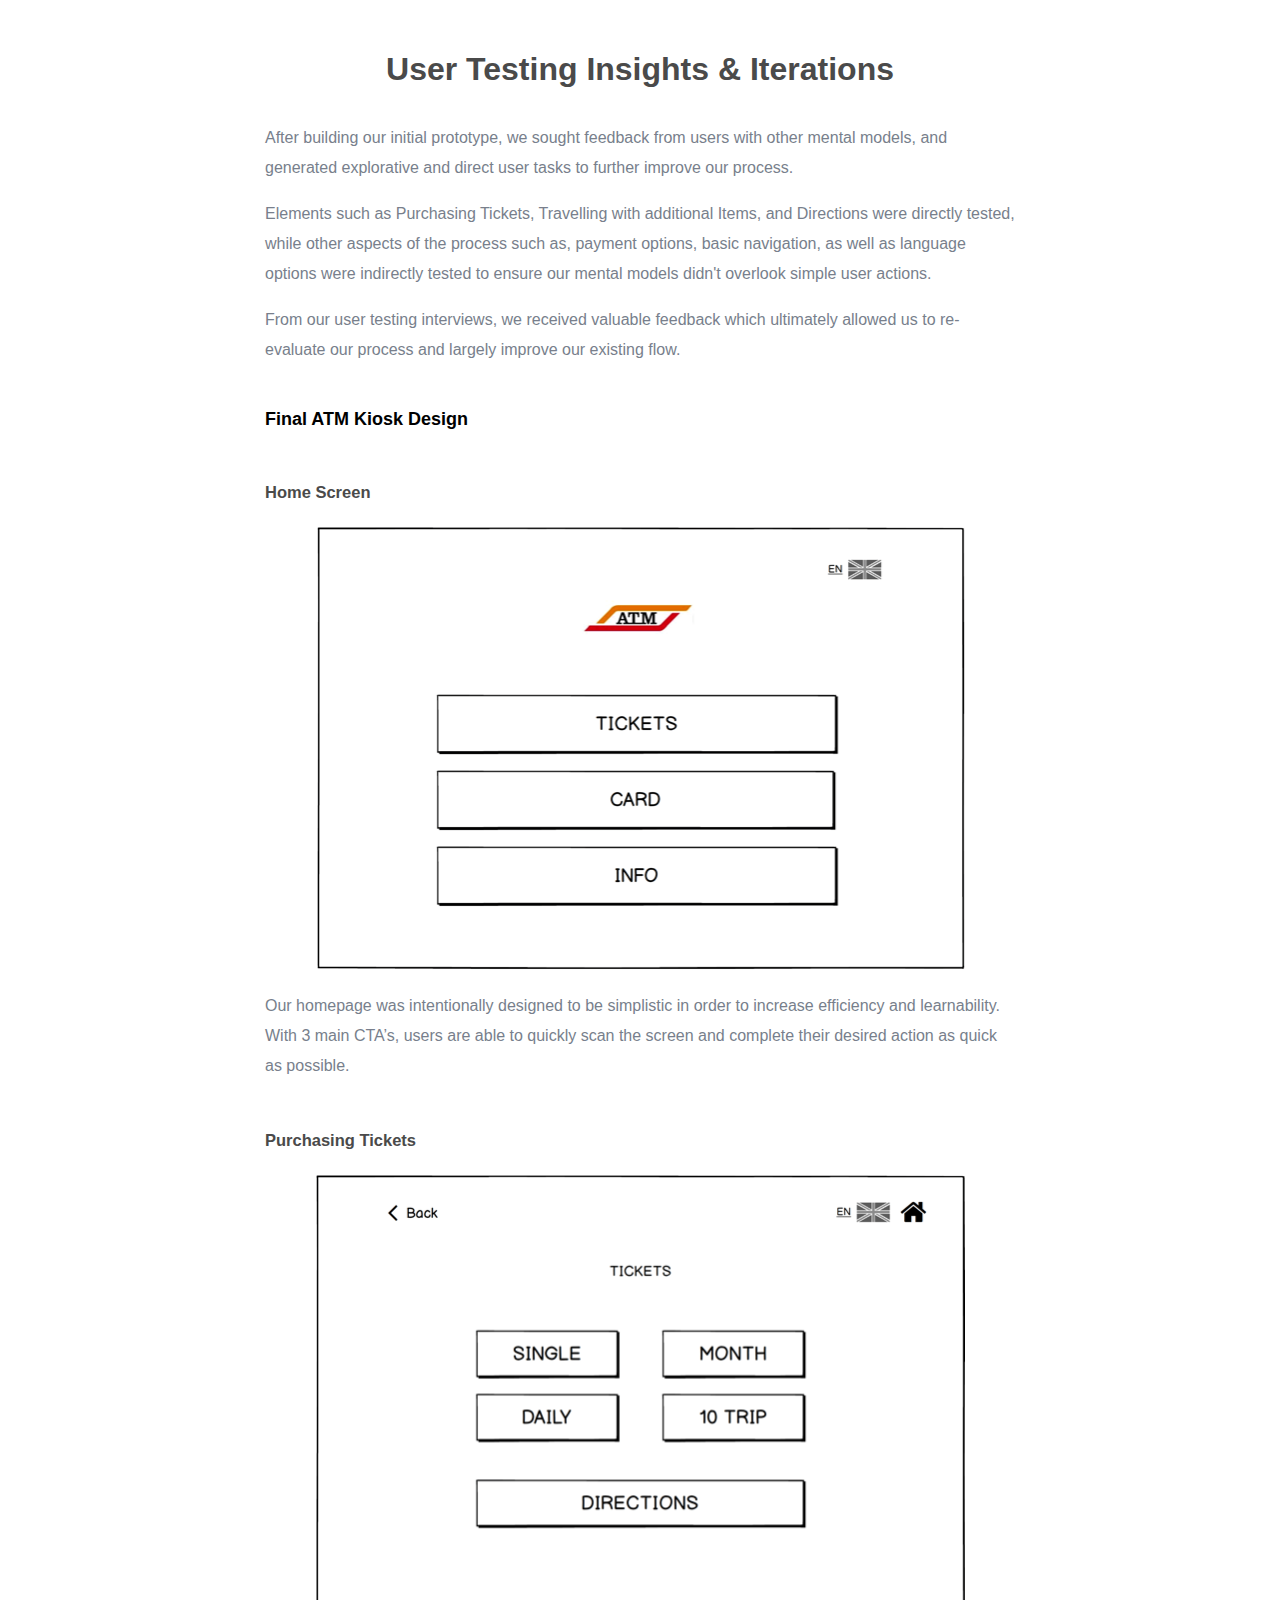
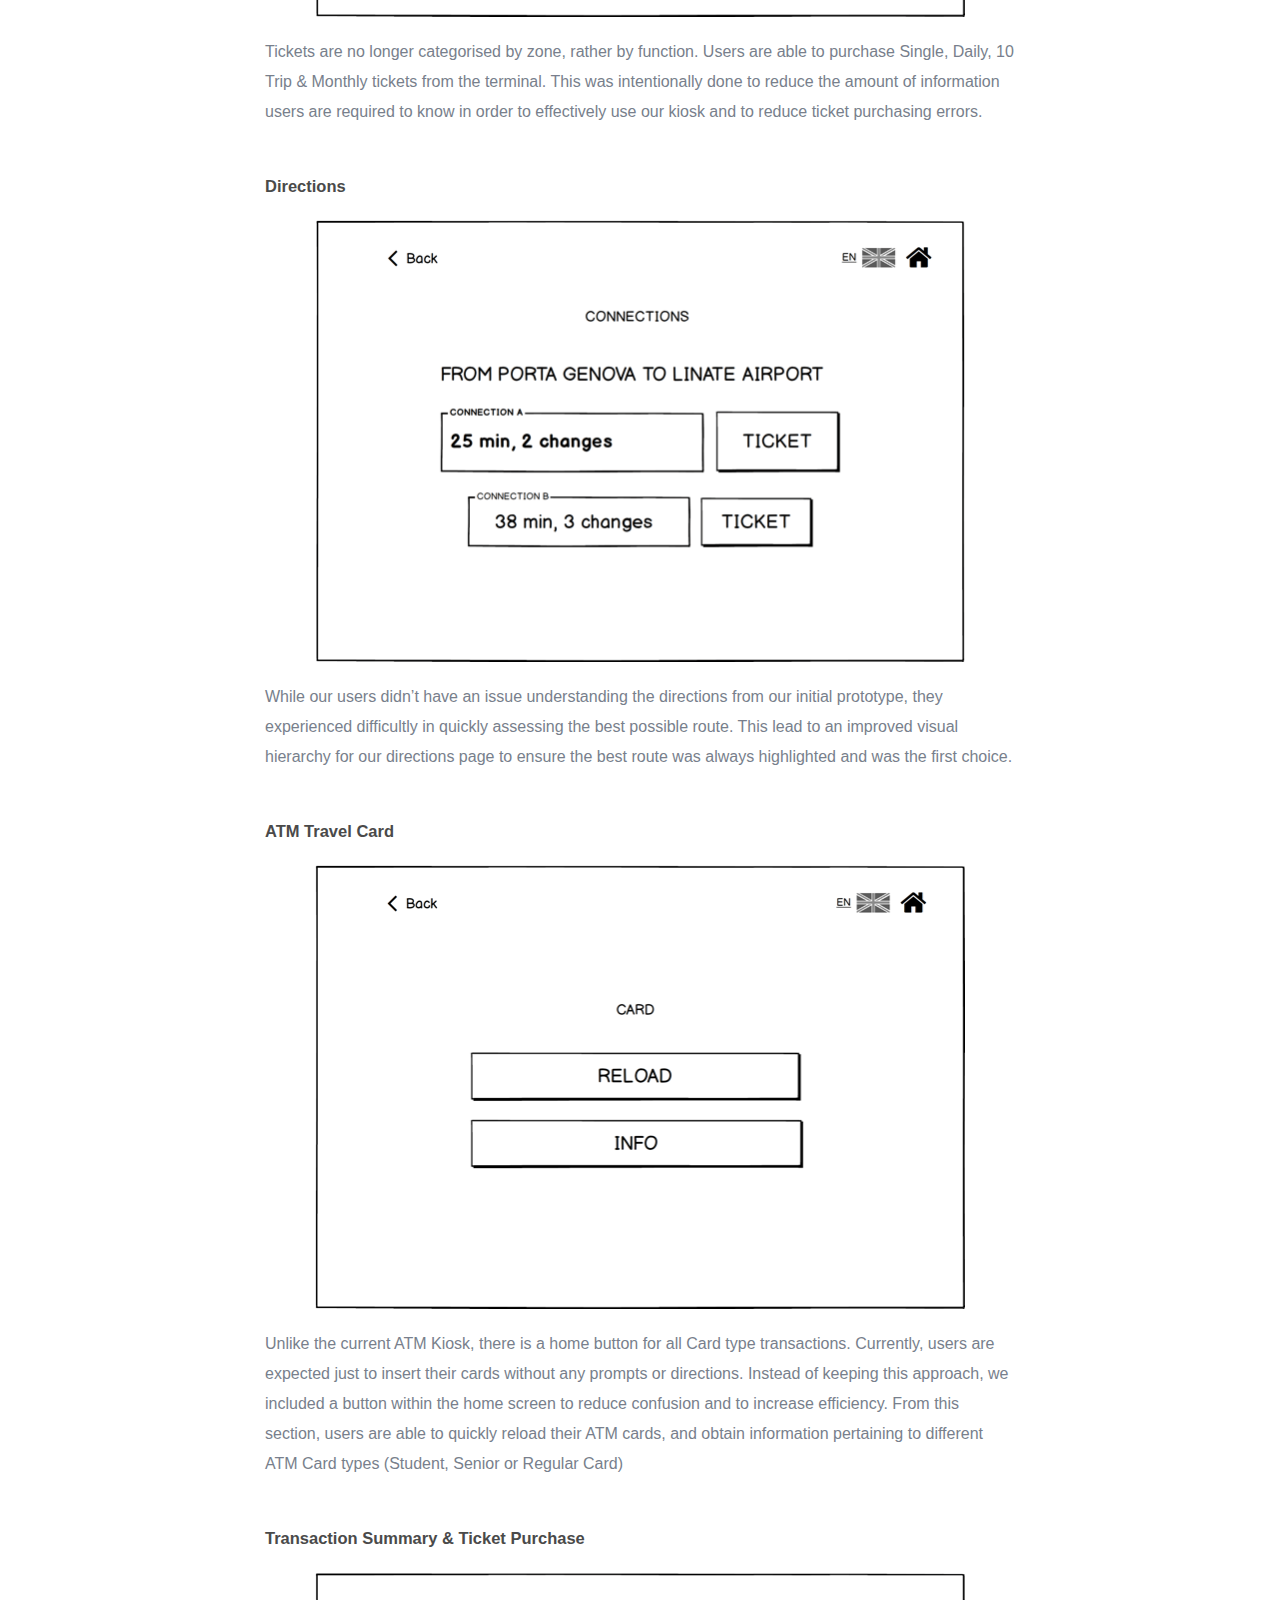
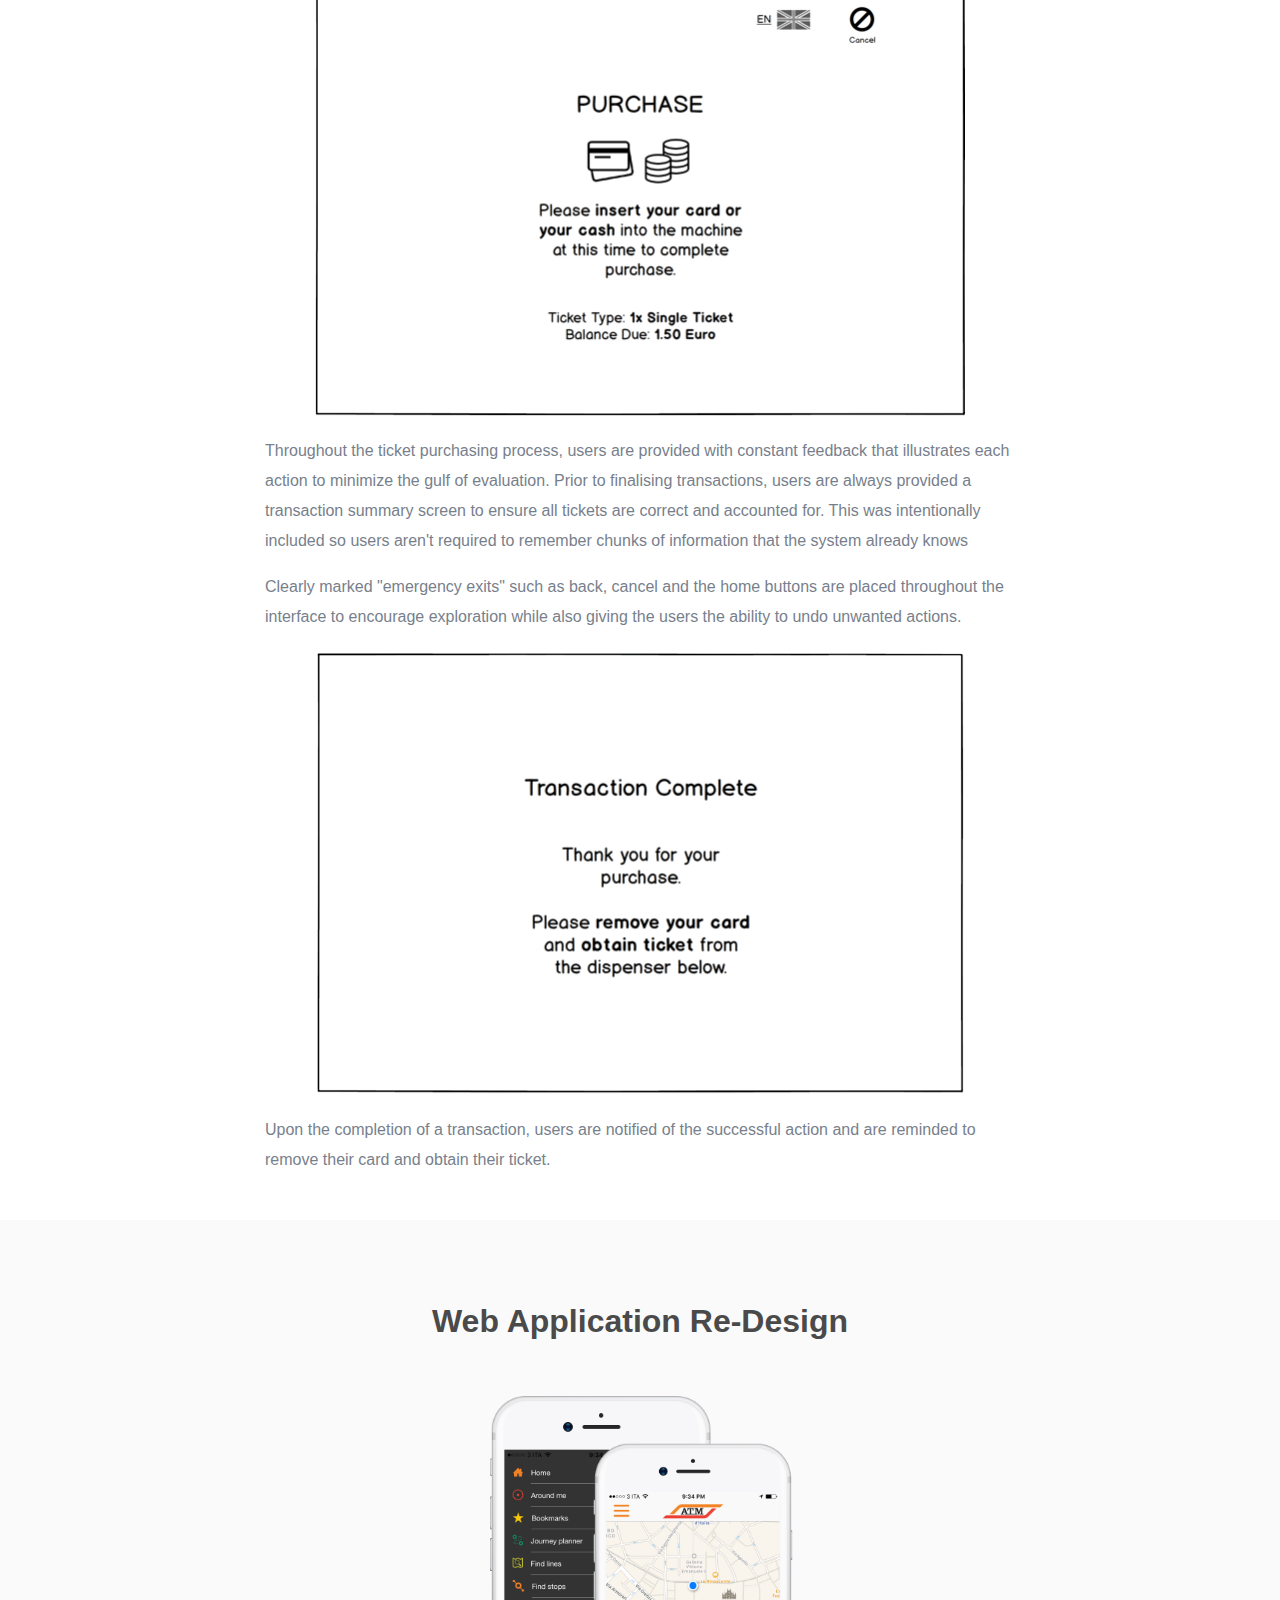
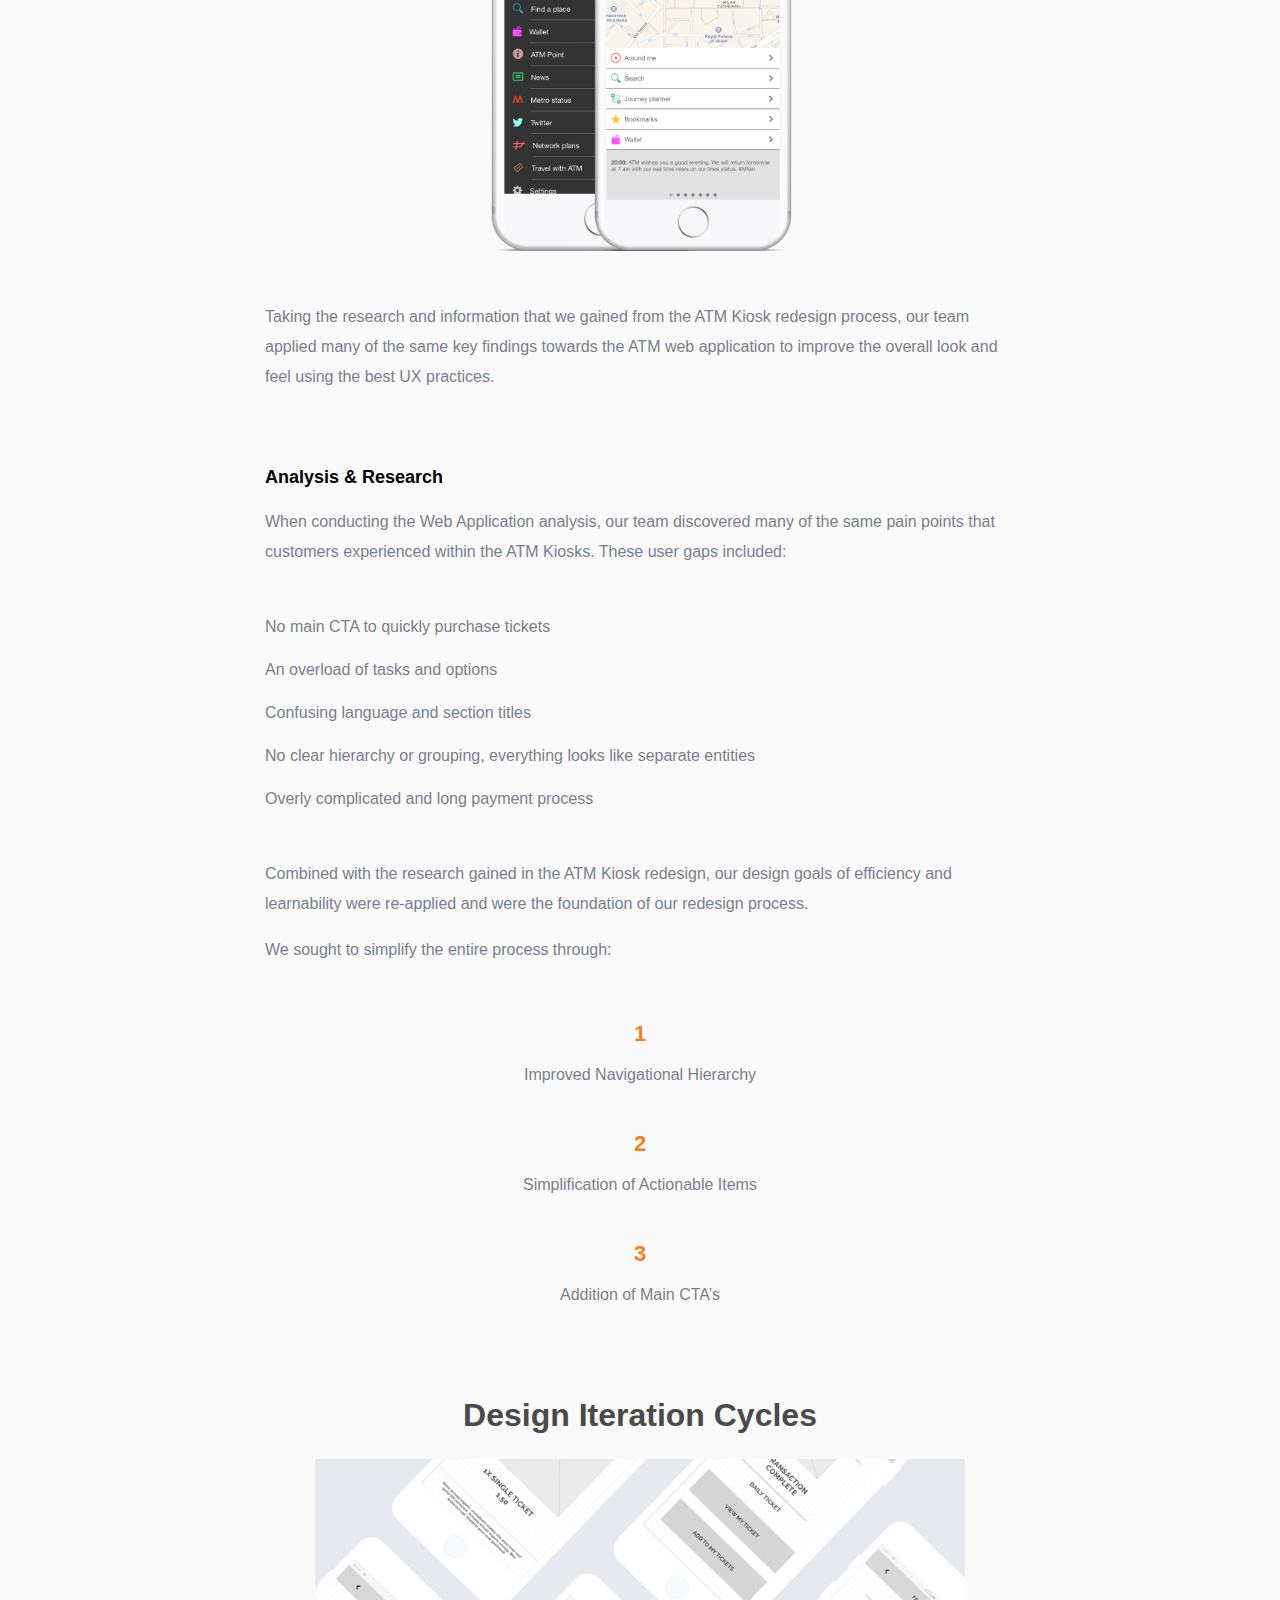
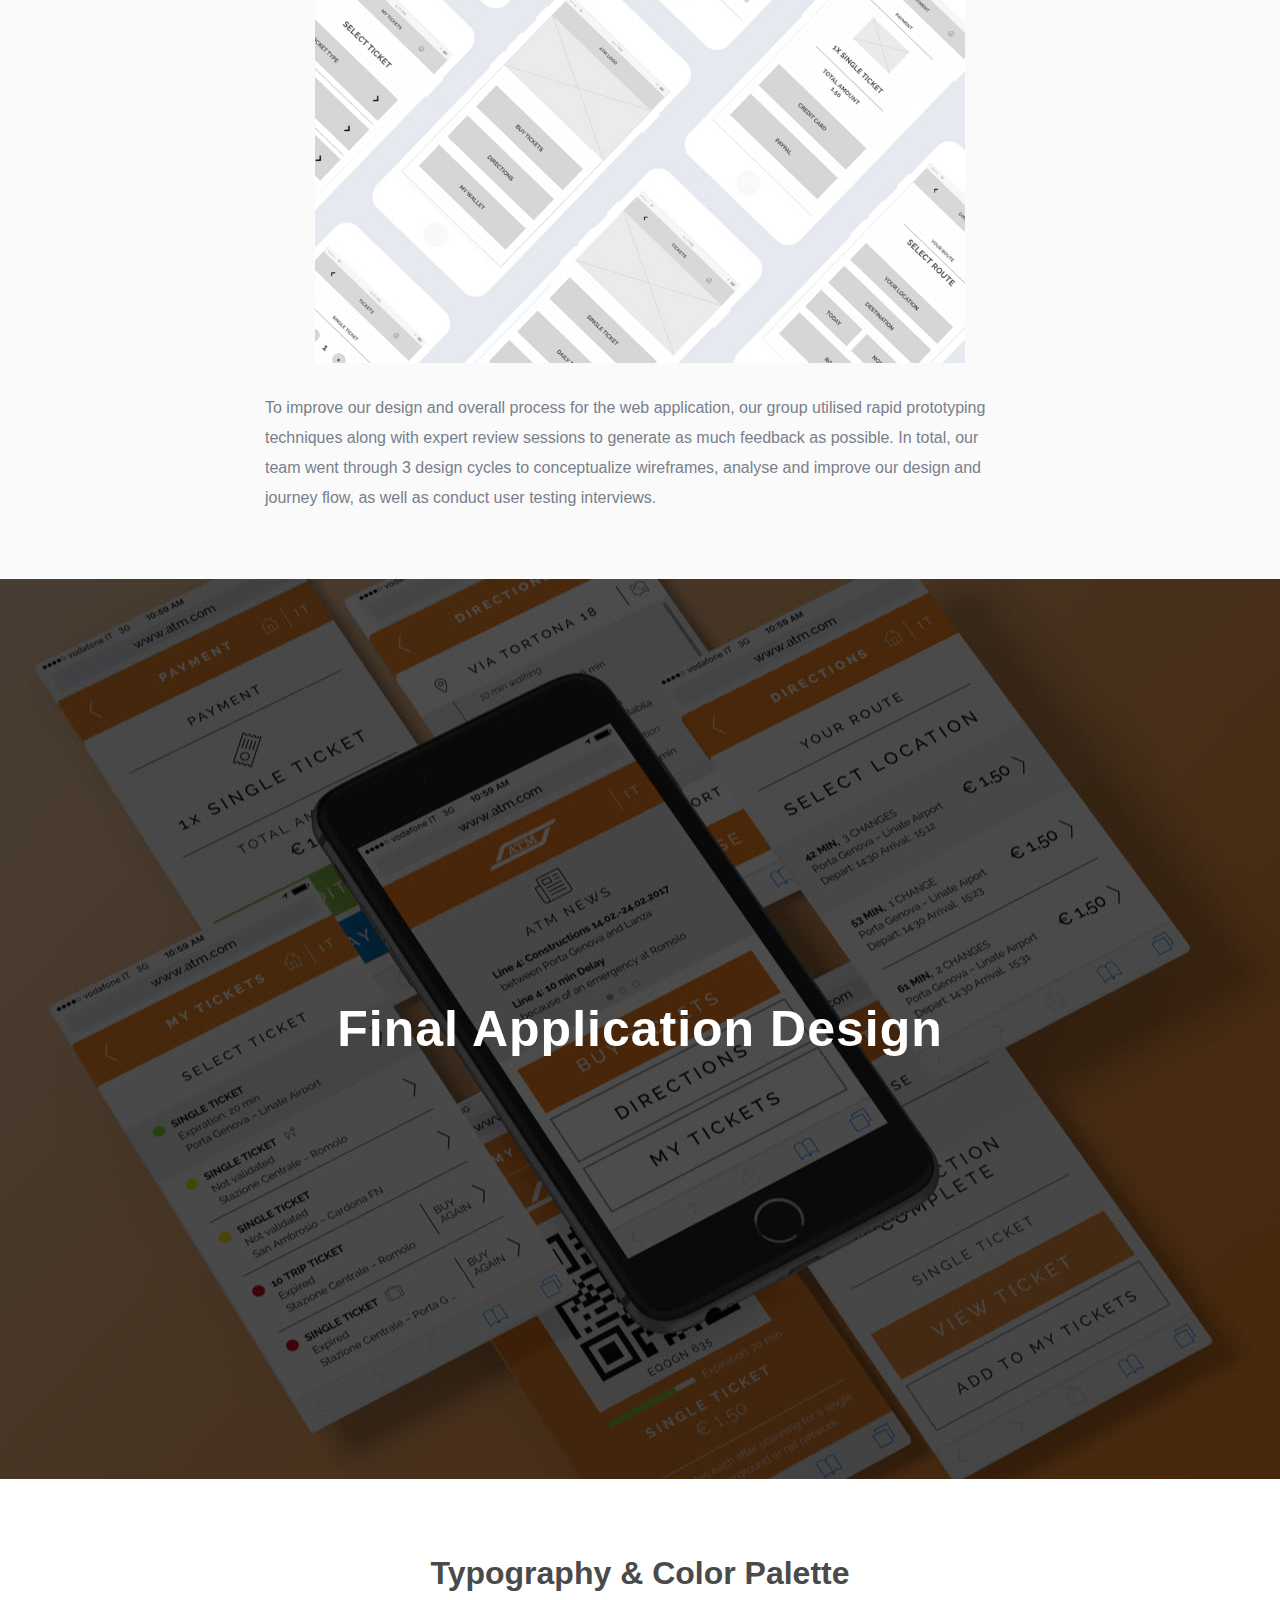
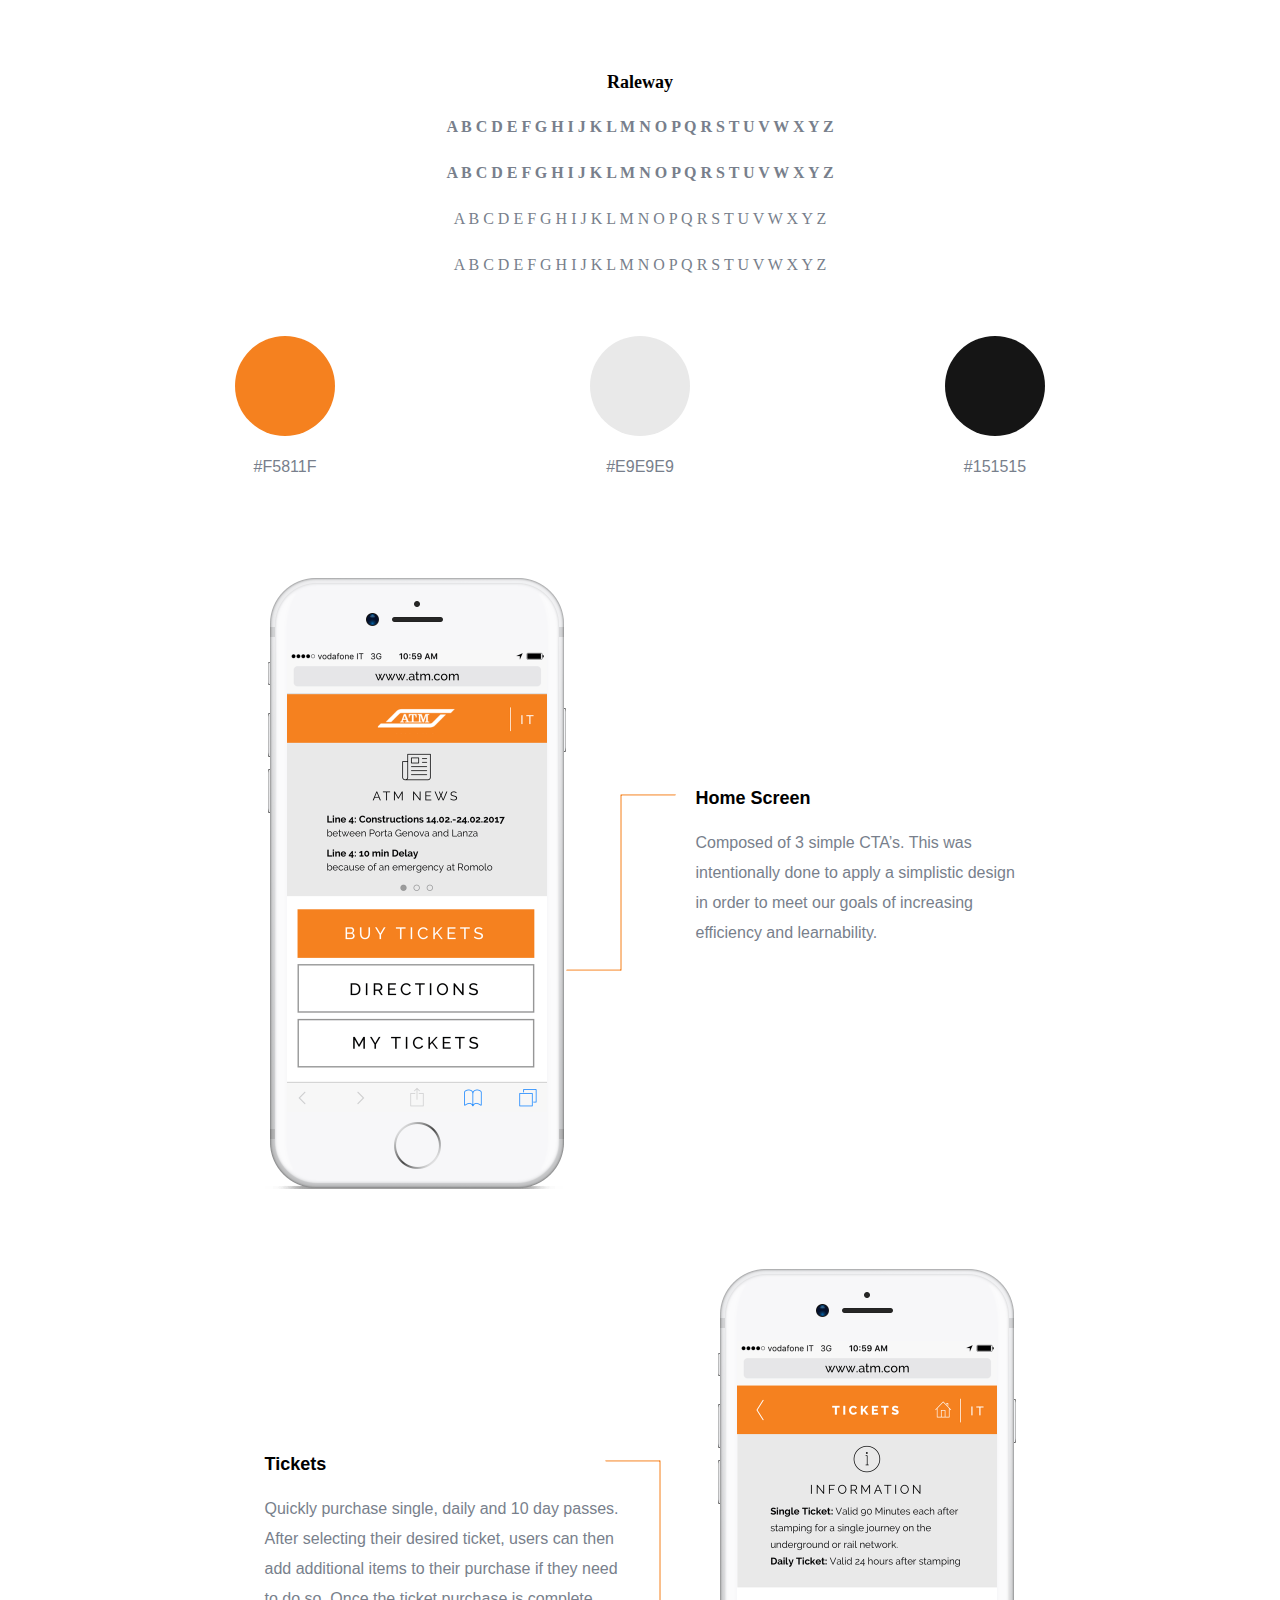
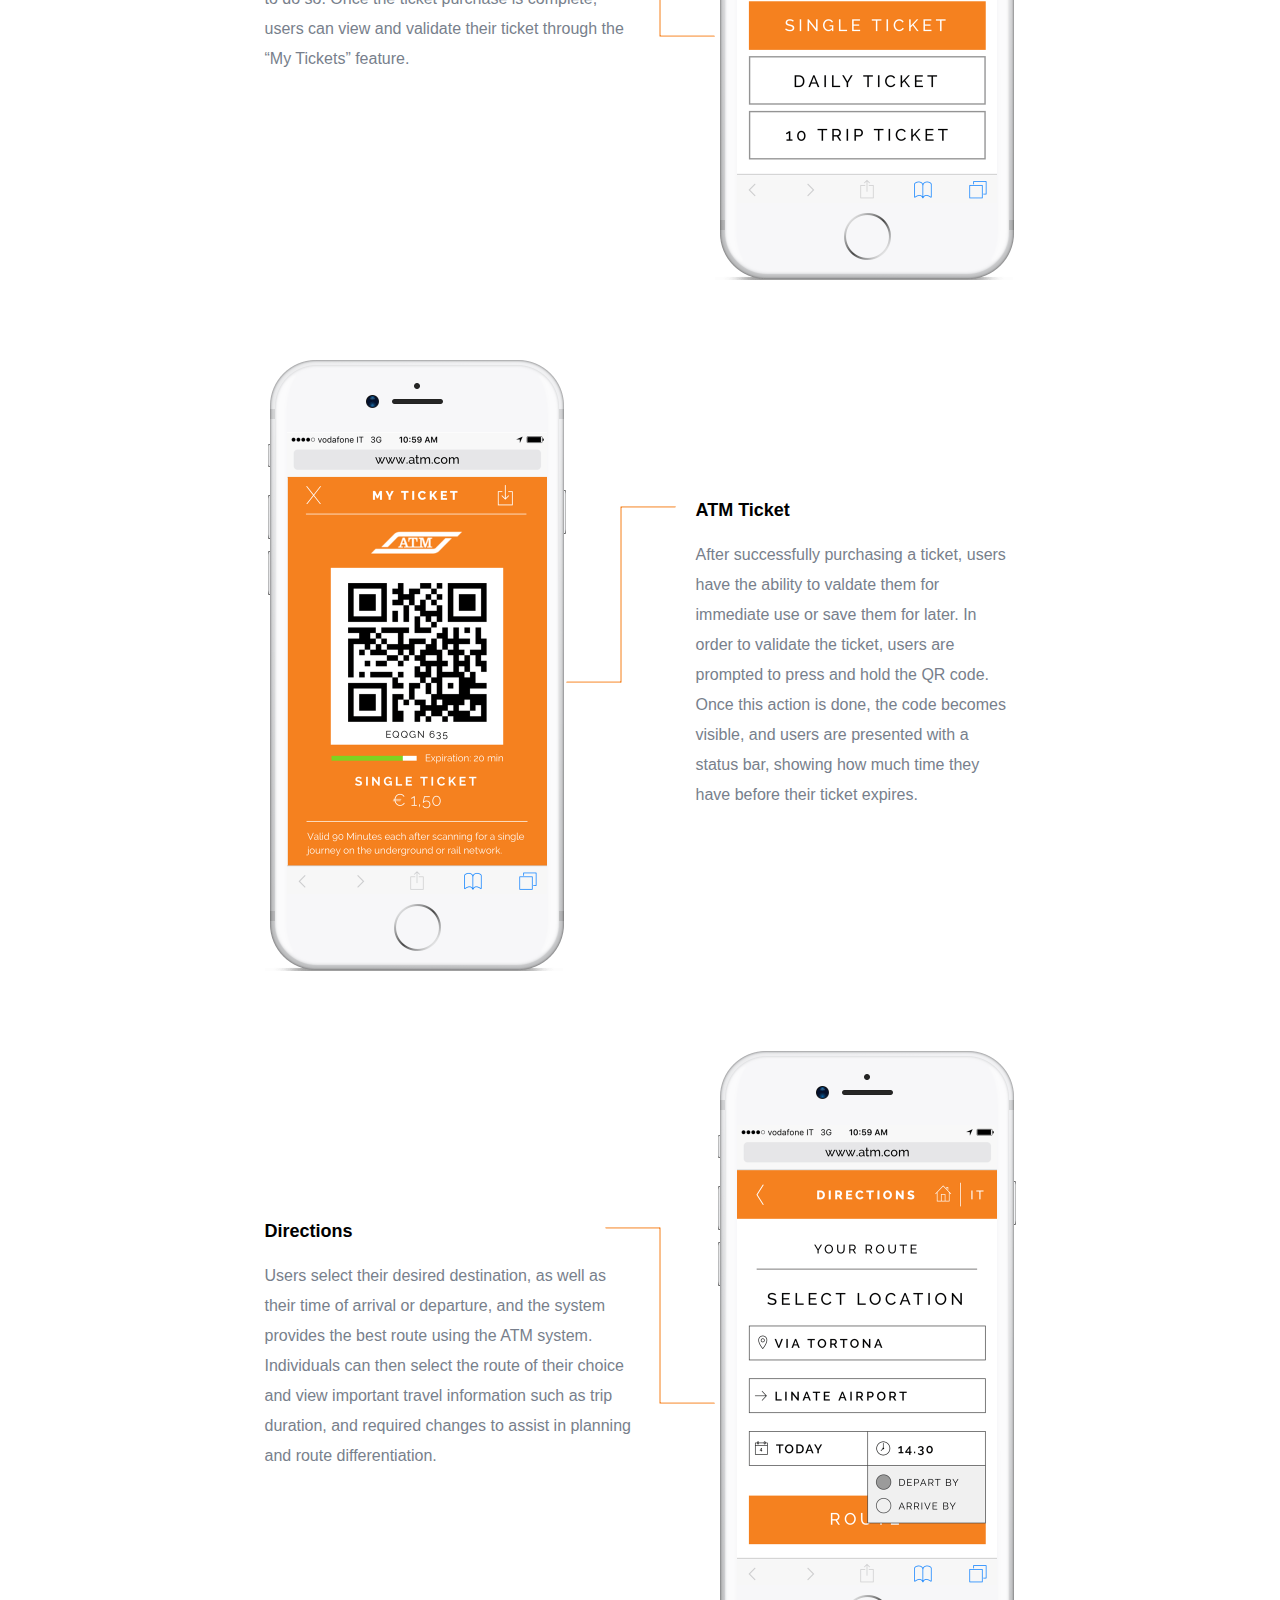
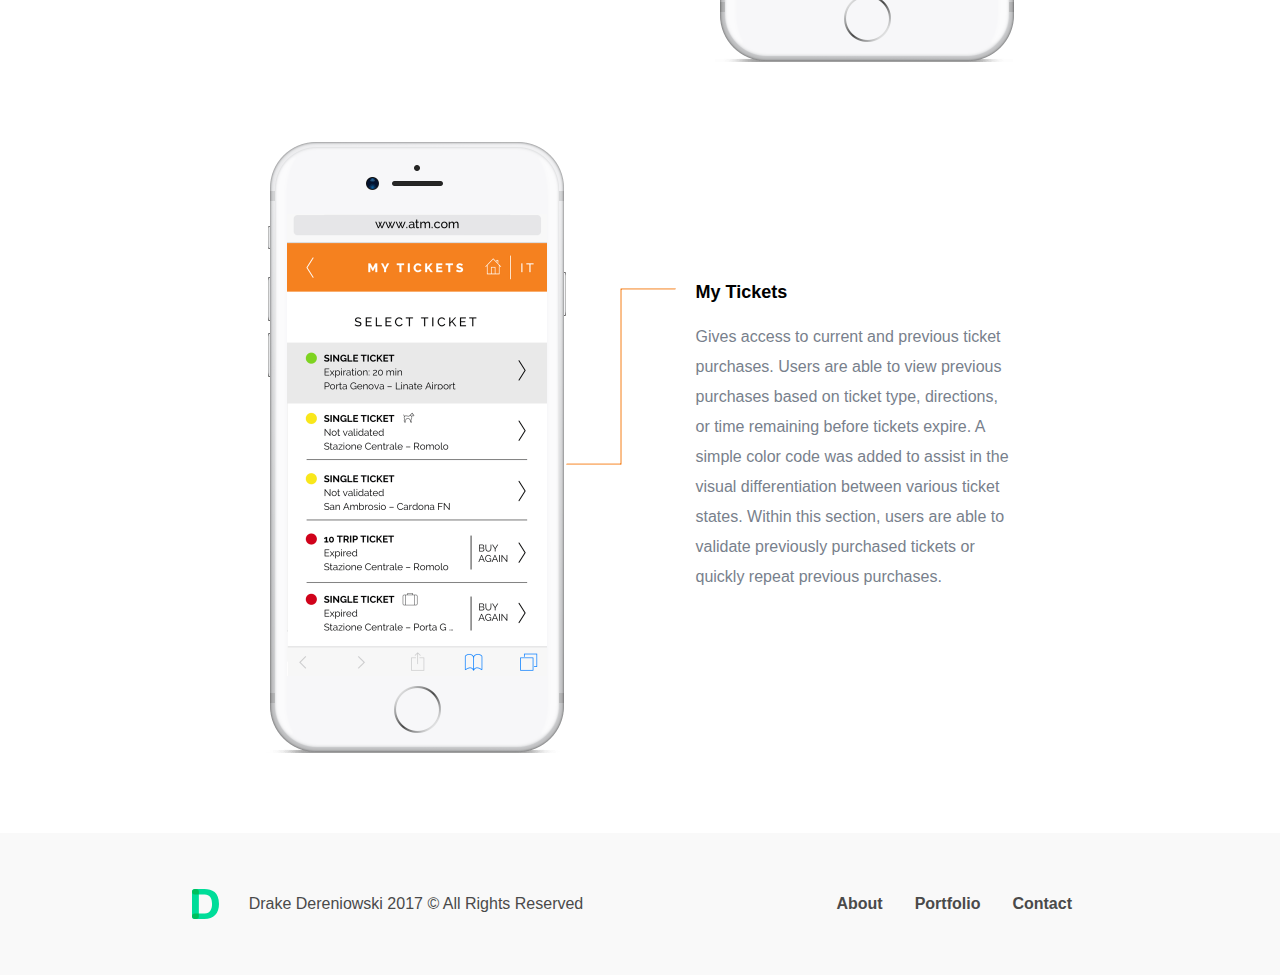
==== commit 9345573b: "Final Portfolio" ====
--- a/atm-case.html
+++ b/atm-case.html
@@ -3,9 +3,12 @@
 
 <head>
   <meta charset="UTF-8">
-  <title>ATM Case Study</title>
-
-  <link type="text/css" rel="stylesheet" href="style.css">
+  <title>ATM Case Study // Drake Dereniowski's Portfolio 2017</title>
+
+  <link type="text/css" rel="stylesheet" href="style.css?v=1.1">
+
+  <link rel="shortcut icon" type="image/jpg" href="img/favicon.jpg" />
+
 
   <meta name="viewport" content="width=device-width, initial-scale=1">
 
@@ -19,11 +22,11 @@
 
     <section class="port-main main-atm">
 
-      <div class="back-nav">
+      <div class="back-nav atm-nav">
         <a href="../#portfolio">
-          <img class="back-btn" src="img/back.jpg">
+          <img class="back-btn" src="img/back.png">
+          <p>Portfolio</p>
         </a>
-        <!-- <p>Back To Portfolio</p> -->
       </div>
 
       <div class="section-wrapper port-main-wrap">
@@ -79,7 +82,7 @@
 
             <li>Confusing terminology and language.</li>
 
-            <li>Overloaded of ticket options and information.</li>
+            <li>Overload of ticket options and information.</li>
 
             <li>Lack of information when travelling with extra items.</li>
 
@@ -343,7 +346,7 @@
 
               <div class="final-design-txt final-design-atm-left final-left">
                 <h4>Directions</h4>
-                <p>Users select their desired destination, as well as their time of arrival or departure, and the system provides the best route using the ATM system. Individuals can then selecte the route of their choice and view important travel information such as trip duration, and required changes to assist in planning and route differentiation.</p>
+                <p>Users select their desired destination, as well as their time of arrival or departure, and the system provides the best route using the ATM system. Individuals can then select the route of their choice and view important travel information such as trip duration, and required changes to assist in planning and route differentiation.</p>
               </div>
 
               <img class="iphone-mock" src="img/ATM-iPhone-Directions-2X.jpg">
@@ -373,11 +376,14 @@
 
     <!-- ATM Footer !-->
 
-    <footer class="footer">
-
-      <p>Drake Dereniowski 2017 © All Rights Reserved</p>
-
-      <nav class="footer-nav footer-nav-dg">
+    <footer>
+
+      <div class="footer-cnt">
+        <img class="logo footer-logo" src="img/main-logo.svg">
+        <p>Drake Dereniowski 2017 © All Rights Reserved</p>
+      </div>
+
+      <nav class="footer-nav">
         <ul>
           <li><a href="../#about">About</a></li>
           <li><a href="../#portfolio">Portfolio</a></li>
@@ -388,6 +394,7 @@
     </footer>
 
 
+
     <!-- End ATM Footer !-->
 
 
--- a/style.css
+++ b/style.css
@@ -25,8 +25,14 @@
 }
 
 header {
-  width: 100%;
-  position: absolute;
+  max-width: 1000px;
+  margin: 0 auto;
+  position: relative;
+  top: 40px;
+  display: flex;
+  justify-content: space-between;
+  align-items: center;
+  padding: 0px 0px 0px 80px;
 }
 
 a {
@@ -86,22 +92,8 @@
   margin: 15px 0px 0px 0px;
 }
 
-button {
-  border: 0px solid transparent;
-  background-color: transparent;
-  font-weight: 700;
-  cursor: pointer;
-}
-
-button a {
-  color: white;
-}
-
 .logo {
   height: 40px;
-  position: absolute;
-  left: 15%;
-  top: 60px;
 }
 
 
@@ -112,25 +104,24 @@
 }
 
 .main-nav {
-  max-width: 385px;
+  width: 350px;
   position: relative;
   float: right;
-  right: 6.5vw;
-  top: 55px;
-  overflow: hidden;
   z-index: 999;
 }
 
 .main-nav ul {
   padding: 0;
   display: flex;
-  justify-content: center;
-  align-items: space-around;
+  justify-content: space-around;
+  align-items: center;
 }
 
 .main-nav ul li {
   list-style: none;
-  display: inline-block;
+  display: flex;
+  justify-content: space-between;
+  align-content: space-between;
 }
 
 .main-nav ul li a {
@@ -142,6 +133,10 @@
 .footer-nav ul li a:hover {
   color: #00DD99;
   transition: color 200ms ease-in-out;
+}
+
+.main-nav ul li a span {
+  color: #00DD99;
 }
 
 .btn {
@@ -149,31 +144,24 @@
   padding: 10px 20px;
   border-radius: 100px;
   font-size: 14px;
-  transform: scale(1);
-  transition: transform 350ms ease-in-out;
-}
-
-.btn:hover {
-  transform: scale(1.08);
-  transition: all 350ms ease-in-out;
-  cursor: pointer;
 }
 
 .contact-btn {
   border: 2px solid #00DD99;
   position: relative;
   z-index: 999;
+  display: block;
   overflow: hidden;
 }
 
-.contact-btn:hover {
+.contact-btn:hover span {
   color: white;
   transition: color 150ms ease-in;
 }
 
 .contact-btn:hover .contact-bg {
-  top: -14px;
-  transition: all 100ms ease-in-out;
+  transform: translateY(-52px) translateX(-60px);
+  transition: all 150ms ease-in-out;
 }
 
 .contact-bg {
@@ -181,11 +169,9 @@
   height: 100%;
   width: 100%;
   position: absolute;
-  right: -40px;
-  top: 35px;
-  border-radius: 100px;
+  transform: translateY(81.5px) translateX(80px);
+  transition: all 150ms ease-in-out;
   z-index: -999;
-  transition: all 100ms ease-in-out;
 }
 
 .resume-btn {
@@ -198,8 +184,7 @@
   color: #00DD99;
 }
 
-.portfolio-btn,
-.message-btn {
+.portfolio-btn {
   margin-top: 35px;
   padding: 15px 35px;
   font-size: 14px;
@@ -207,65 +192,42 @@
   background-color: transparent;
   color: white;
   background-color: #00DD99;
+  border: 2px solid transparent;
+  transition: all 200ms ease-out;
 }
 
 .message-btn {
-  background-color: transparent;
-  border: 0px solid transparent;
-}
-
-.message-btn-bg {
-  height: 100%;
-  width: 100%;
+  border: 2px solid transparent;
   background-color: #00DD99;
-  border-radius: 100px;
-  position: absolute;
-  left: -40px;
-  top: -13.5px;
-  z-index: -999;
-  transition: all 125ms ease-in;
 }
 
 .message-btn span {
-  position: relative;
+  color: white;
   transition: all 200ms ease-out;
 }
 
+.portfolio-btn:hover,
+.message-btn:hover {
+  background-color: white;
+  border: 2px solid #00DD99;
+  color: #00DD99;
+  transition: all 200ms ease-out;
+}
+
 .message-btn:hover span {
-  left: 200px;
+  color: #00DD99;
   transition: all 200ms ease-out;
 }
 
-.message-btn:hover .message-icon {
-  right: 63.5px;
-  top: 16.5px;
-  transition: all 200ms ease-in-out;
-}
-
-.message-btn:hover .message-btn-bg {
-  height: 65px;
-  width: 65px;
-  left: 20px;
-  transition: all 125ms ease-in;
-}
-
-.message-icon {
-  position: absolute;
-  right: 200px;
-  top: 5px;
-  height: 70%;
-}
-
 .main-wrapper {
   display: flex;
   justify-content: flex-start;
-  padding: 17.5% 0;
   width: 100%;
   background-image: url(img/drake-main.jpg);
   background-repeat: no-repeat;
   background-position: bottom right 150px;
   background-size: 275px;
-  min-height: 90vh;
+  min-height: 85vh;
   max-height: 100vh;
 }
 
@@ -284,17 +246,11 @@
 .intro-txt {
   color: #9B9B9B;
   line-height: 1.85;
-  max-width: 405px;
+  max-width: 380px;
   font-weight: 300;
   font-size: 17px;
 }
 
-.about-wrap {
-  background-color: #00DD99;
-  padding: 100px 0px;
-  transform: skewY(-3deg);
-}
-
 .about-cnt {
   display: flex;
   flex-direction: column;
@@ -302,7 +258,7 @@
   align-items: center;
   padding: 8.5% 0px;
   color: white;
-  transform: skewY(3deg);
+  z-index: 999;
 }
 
 .about-cnt p {
@@ -312,6 +268,7 @@
   font-size: 16.5px;
   font-weight: 500;
   padding: 0 30px;
+  z-index: 999;
 }
 
 @media (min-height: 1050px) {
@@ -332,6 +289,7 @@
 
 .skills-wrapper {
   margin-top: 40px;
+  margin-bottom: 30px;
 }
 
 .skills-cnt {
@@ -416,7 +374,7 @@
 }
 
 .bmo-port {
-  padding: 185px 0px;
+  padding: 130px 0px;
 }
 
 .portfolio-item p {
@@ -426,7 +384,6 @@
 
 .portfolio-right {
   margin: 0 auto;
-  /* transform: skewY(-3deg); */
 }
 
 .portfolio-bg {
@@ -438,6 +395,11 @@
   transform: skewY(-3deg);
 }
 
+.about-bg {
+  background-color: #00DD99;
+  z-index: 0;
+}
+
 .testimonial-bg {
   background-color: #00DD99;
   z-index: -1;
@@ -458,35 +420,31 @@
 }
 
 .bmo-portfolio {
-  width: 32.5%;
-  height: 42.5%;
+  width: 425px;
+  height: auto;
 }
 
 .dg-portfolio {
   height: 500px;
+}
+
+.atm-portfolio {
+  height: 500px;
+}
+
+.port-img {
   transform: translateY(20px);
-  transition: transform 0.35s cubic-bezier(0.645, 0.045, 0.355, 1);
-}
-
-.dg-portfolio:hover {
+  transition: transform 0.35s cubic-bezier(0.645, 0.045, 0.355, 1)
+}
+
+.port-img:hover {
   transform: translateY(10px);
-  transition: transform 0.35s cubic-bezier(0.645, 0.045, 0.355, 1);
-}
-
-.atm-portfolio {
-  width: 22.5%;
-  transform: translateY(20px);
-  transition: transform 0.35s cubic-bezier(0.645, 0.045, 0.355, 1);
-}
-
-.atm-portfolio:hover {
-  transform: translateY(10px);
-  transition: transform 0.35s cubic-bezier(0.645, 0.045, 0.355, 1);
+  transition: transform 0.35s cubic-bezier(0.645, 0.045, 0.355, 1)
 }
 
 .test-wrapper {
   display: flex;
-  padding: 9% 0;
+  padding: 6.5% 0%;
 }
 
 .test {
@@ -508,7 +466,7 @@
 
 .test h4 {
   line-height: 35px;
-  max-width: 550px;
+  max-width: 600px;
   font-weight: 500;
 }
 
@@ -536,7 +494,7 @@
   flex-direction: column;
   justify-content: center;
   align-items: center;
-  padding: 15.5% 0;
+  padding: 12.5% 0;
 }
 
 .contact-wrap p {
@@ -546,10 +504,22 @@
 footer {
   background-color: rgba(216, 216, 216, 0.15);
   display: flex;
+  justify-content: space-between;
+  align-items: center;
+  padding: 20px 15%;
+}
+
+.footer-logo {
+  height: 30px;
+  margin-right: 30px;
+}
+
+.footer-cnt {
+  display: flex;
   flex-direction: row;
   justify-content: space-between;
   align-items: center;
-  padding: 20px 15%;
+  margin: 20px 0px;
 }
 
 footer p {
@@ -596,17 +566,35 @@
 .back-nav {
   position: fixed;
   display: flex;
-  flex-direction: row;
-  align-items: center;
-  width: 300px;
-  top: 50px;
-  left: 5.5%;
+  justify-content: center;
+  width: 100%;
+  height: 50px;
+  top: 0px;
+  z-index: 999;
+}
+
+.dg-nav {
+  background-color: #948348;
+}
+
+.atm-nav {
+  background-color: #F4801D;
+}
+
+.back-nav a {
+  display: flex;
+  justify-content: center;
+  align-items: center;
+}
+
+.back-nav a p {
+  color: white;
+  margin: 0px 0px 0px 10px;
+  font-weight: 400;
 }
 
 .back-btn {
-  left: 100px;
-  width: 30px;
-  height: 30px;
+  height: 15px;
 }
 
 .port-case-title {
@@ -618,12 +606,15 @@
   color: white;
   position: absolute;
   bottom: 8.5%;
+  width: 100%;
+  display: flex;
+  justify-content: center;
+  align-items: center;
 }
 
 .case-facts li {
-  display: inline-block;
   padding: 0px 20px;
-  margin: 0 auto;
+  list-style: none;
 }
 
 .case-facts-gold {
@@ -652,7 +643,7 @@
 }
 
 .project-over-wrap {
-  max-width: 650px;
+  max-width: 750px;
   text-align: center;
 }
 
@@ -675,7 +666,7 @@
 }
 
 .port-analysis {
-  margin-top: 100px;
+  margin-top: 60px;
 }
 
 .dolce-form {
@@ -685,7 +676,7 @@
 }
 
 .port-width-wrap {
-  max-width: 650px;
+  max-width: 750px;
   margin: 0 auto;
 }
 
@@ -835,6 +826,7 @@
   height: 100px;
   width: 100px;
   border-radius: 50%;
+  margin: 0 auto;
 }
 
 .palette {
@@ -982,6 +974,7 @@
   margin: 20px auto;
   max-width: 650px;
   width: 100%;
+  display: block;
 }
 
 .card-sorting p {
@@ -1019,6 +1012,9 @@
 
 .atm-kiosk-home {
   width: 100%;
+  max-width: 650px;
+  margin: 20px auto;
+  display: block;
 }
 
 .web-app-redesign {
@@ -1059,7 +1055,9 @@
 
 .atm-wireframes {
   width: 100%;
-  margin: 20px 0px;
+  max-width: 650px;
+  margin: 30px auto;
+  display: block;
 }
 
 .design-iteration-cycles {
@@ -1071,6 +1069,7 @@
   width: 100%;
   background-image: url(img/atm-ui-final.jpg);
   background-position: center;
+  background-repeat: no-repeat;
   display: flex;
   justify-content: center;
   align-items: center;
@@ -1141,27 +1140,43 @@
     display: none;
   }
   header {
+    width: 100%;
+    padding: 5px;
     display: flex;
     justify-content: center;
-    align-items: center;
-    background-color: #FAFAFA;
-    padding: 20px 0px;
+    background-color: #00DD99;
+    top: 0;
   }
   .main-nav {
     right: 0;
     top: 0;
   }
   .main-nav ul li a {
-    padding: 0px 15px;
+    color: white;
+  }
+  .main-nav ul li a:hover {
+    color: white;
+  }
+  .main-nav ul li a span {
+    color: white;
+  }
+  .contact-btn {
+    border: 2px solid white;
   }
 }
 
 @media (max-width:465px) {
   .main-txt {
     padding: 0px 25px;
+    top: -60px;
   }
   .main-txt h1 {
     line-height: 1.05;
+  }
+  @media(max-width:365px) {
+    .main-txt h1 {
+      font-size: 36px;
+    }
   }
 }
 
@@ -1214,7 +1229,19 @@
 
 /* Portfolio Section Media Queries */
 
+@media(max-width:850px) {
+  .back-nav {
+    display: none;
+  }
+  .color {
+    margin: 30px auto;
+  }
+}
+
 @media(max-width:780px) {
+  .project-over-wrap {
+    padding: 0px 30px;
+  }
   .portfolio-item {
     flex-direction: column-reverse;
     text-align: center;
@@ -1224,6 +1251,10 @@
     align-items: center;
     margin: 25px 0px 0px 0px;
     max-width: 450px;
+    padding: 0px 30px;
+  }
+  .port-width-wrap {
+    padding: 0px 30px;
   }
   .dg-port {
     margin-top: 25px;
@@ -1236,22 +1267,36 @@
     margin-top: 20px;
   }
   .dg-portfolio {
-    width: 150px;
+    max-width: 250px;
     height: auto;
   }
   .atm-portfolio {
-    width: 150px;
+    max-width: 250px;
     height: auto;
   }
   .bmo-portfolio {
-    width: 200px;
+    width: 300px;
     height: auto;
   }
 }
 
+@media(max-width:675px) {
+  .case-facts {
+    align-items: flex-start;
+  }
+}
+
 @media(max-width:465px) {
-  .port-cnt-wrap {
-    padding: 0px 25px;
+  .case-facts {
+    align-items: center;
+    flex-direction: column;
+  }
+}
+
+@media(max-width:380px) {
+  .project-over-title {
+    font-size: 36px;
+    line-height: 1.2;
   }
 }
 
@@ -1295,14 +1340,14 @@
 
 @media(max-width:850px) {
   .palette {
-    flex-direction: column;
     align-items: center;
     flex-wrap: wrap;
   }
-  .section-wrapper {
-    padding-left: 30px;
-    padding-right: 30px;
-  }
+  .palette-color {
+    width: 50%;
+    align-items: center;
+  }
+  .section-wrapper {}
   .final-design-dg-left {
     background-image: none;
   }
@@ -1342,12 +1387,17 @@
     text-align: center;
   }
   .dg-iphone-wireframes {
-    flex-direction: column;
     justify-content: center;
     align-items: center;
   }
   .dg-iphone-wireframes li {
     width: 50%;
+  }
+  .dg-iphone-wire {
+    width: 125px;
+  }
+  .typography {
+    padding: 0px 30px;
   }
 }
 
@@ -1365,3 +1415,9 @@
     line-height: 1.5;
   }
 }
+
+@media(max-width:370px) {
+  .atm-iphone-analysis-img {
+    width: 250px;
+  }
+}
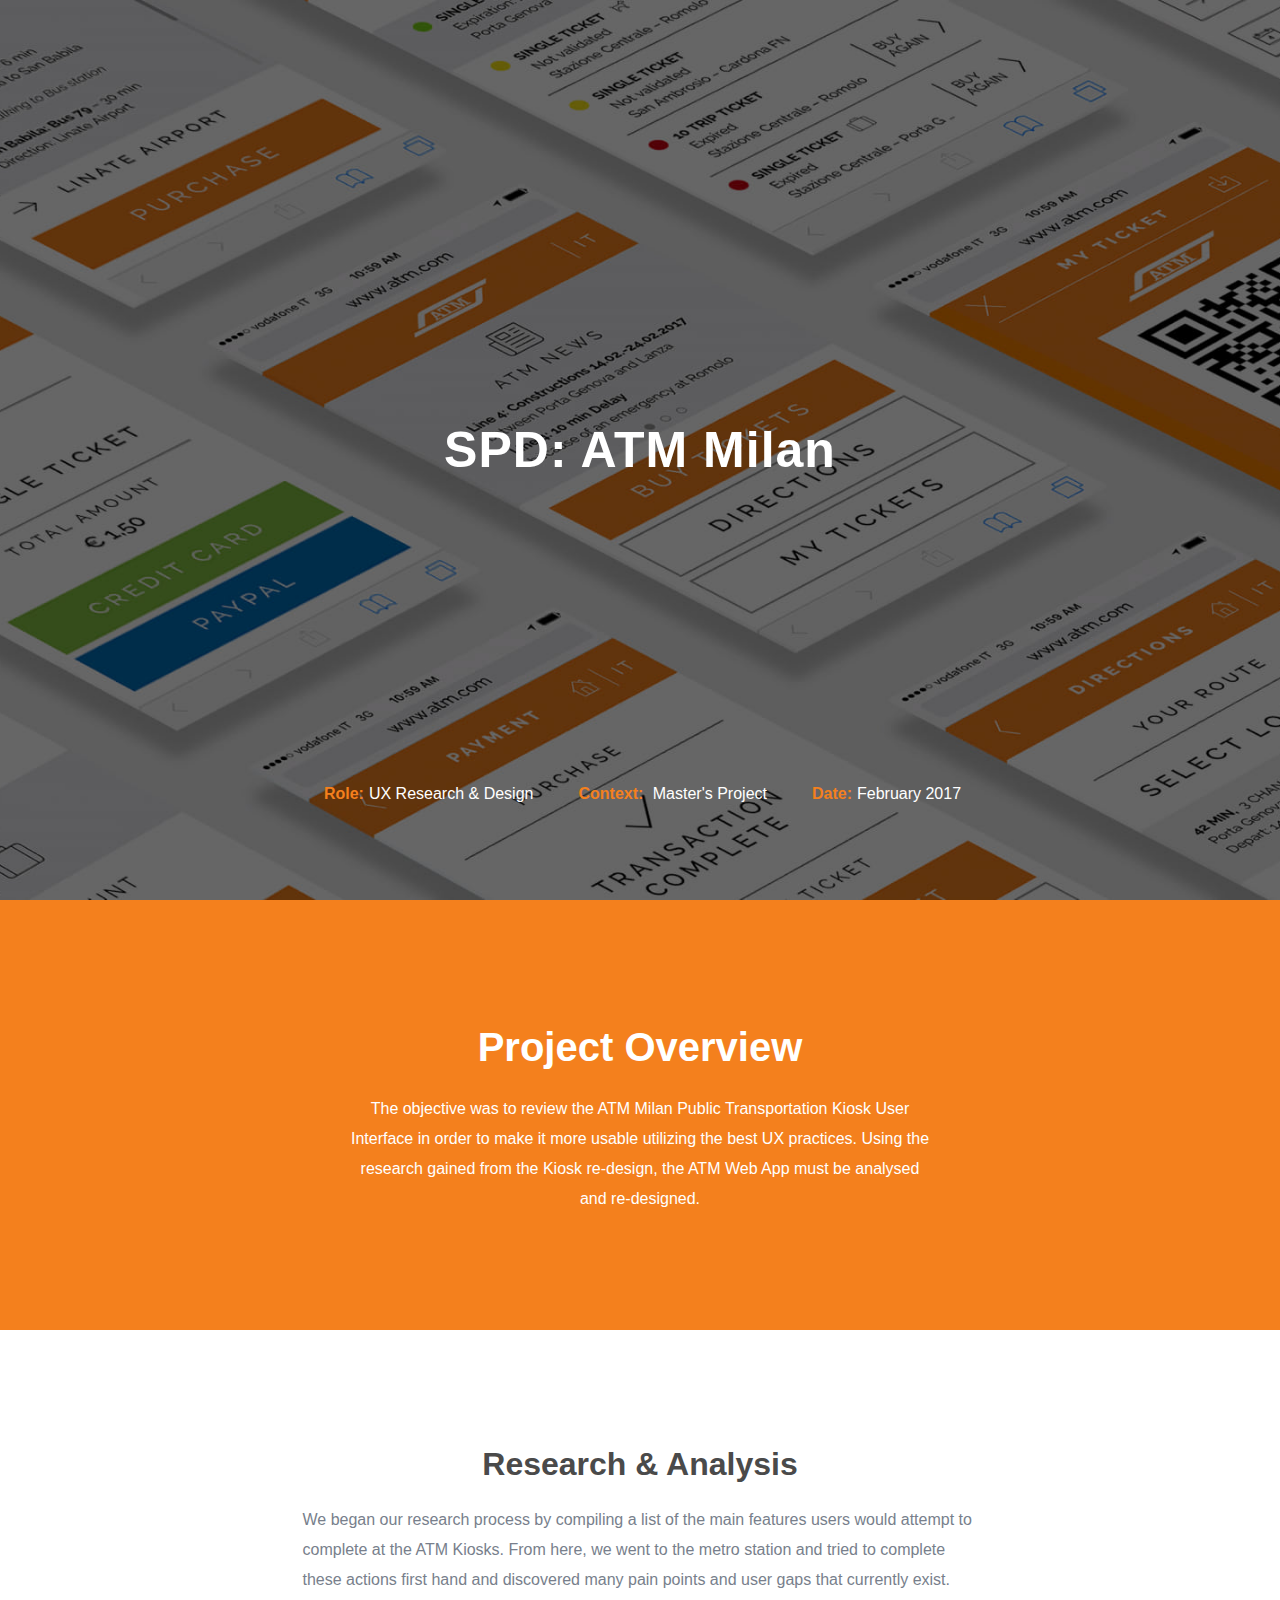
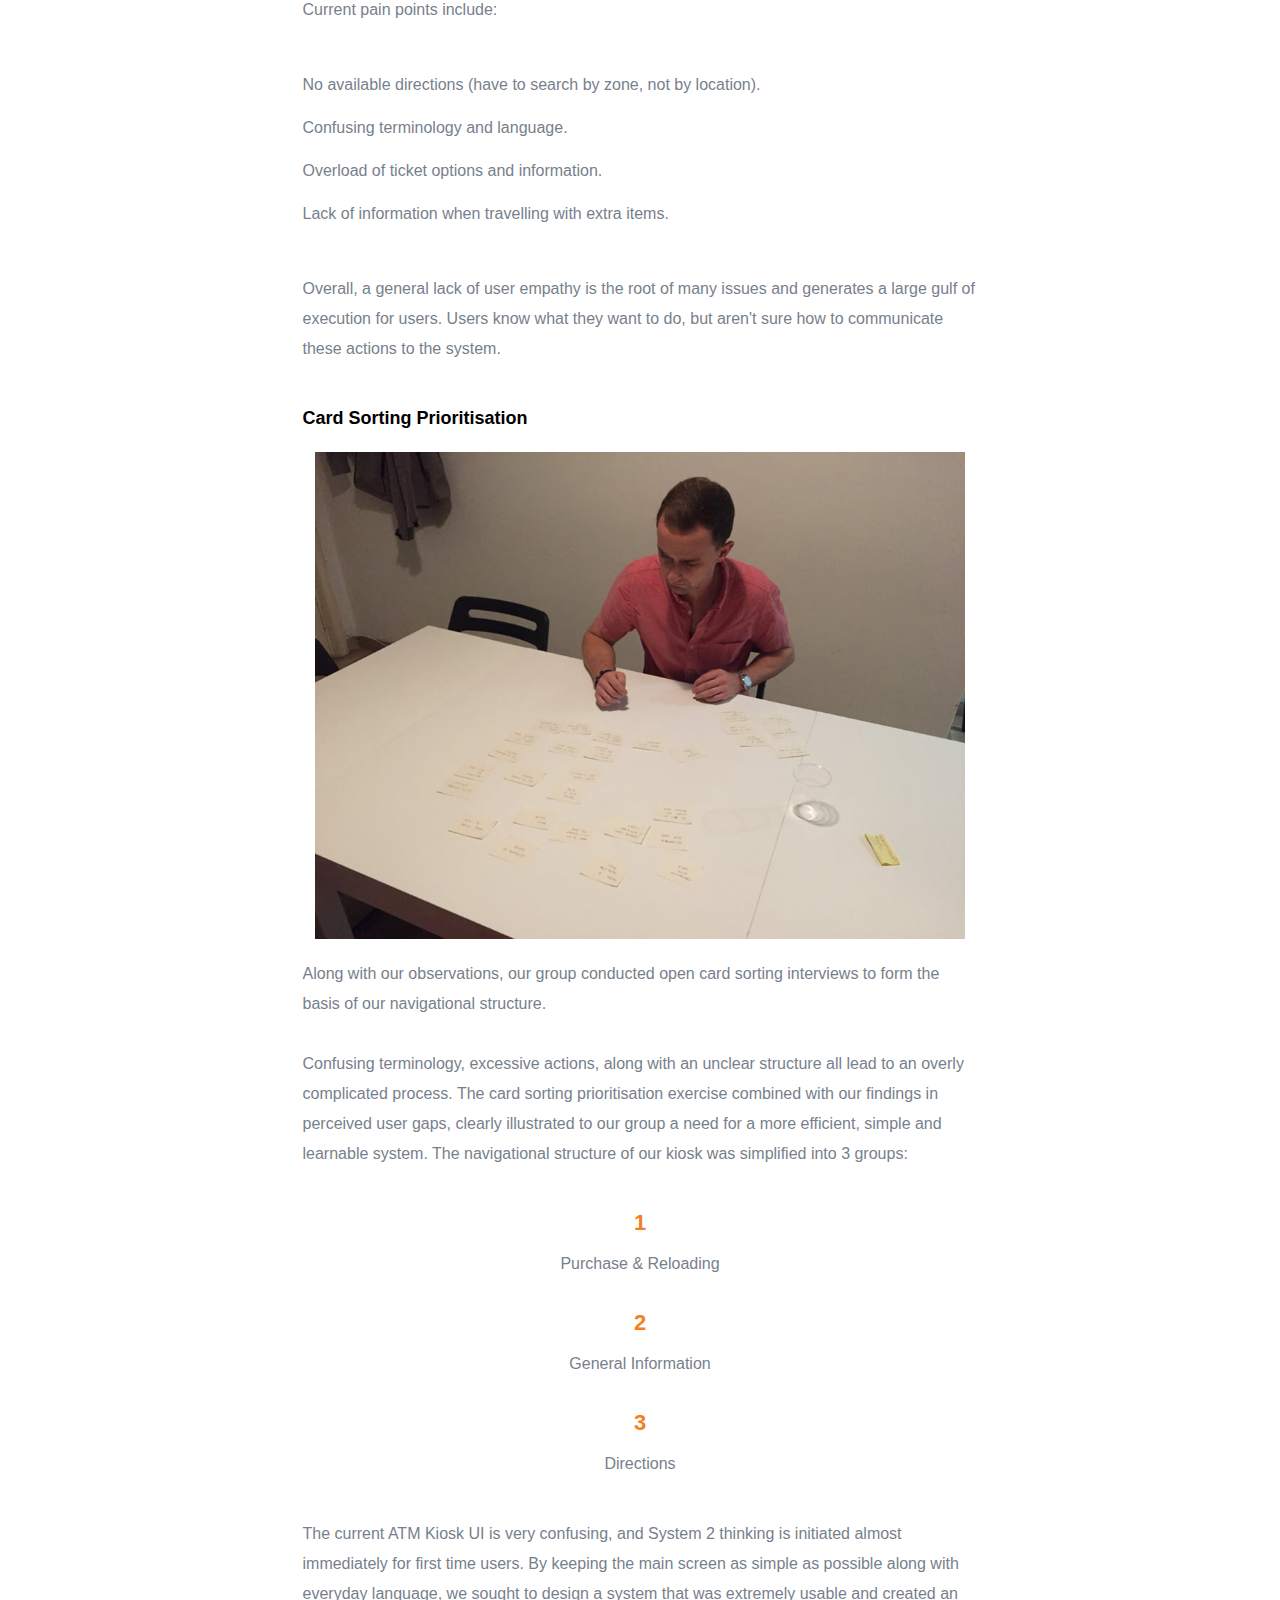
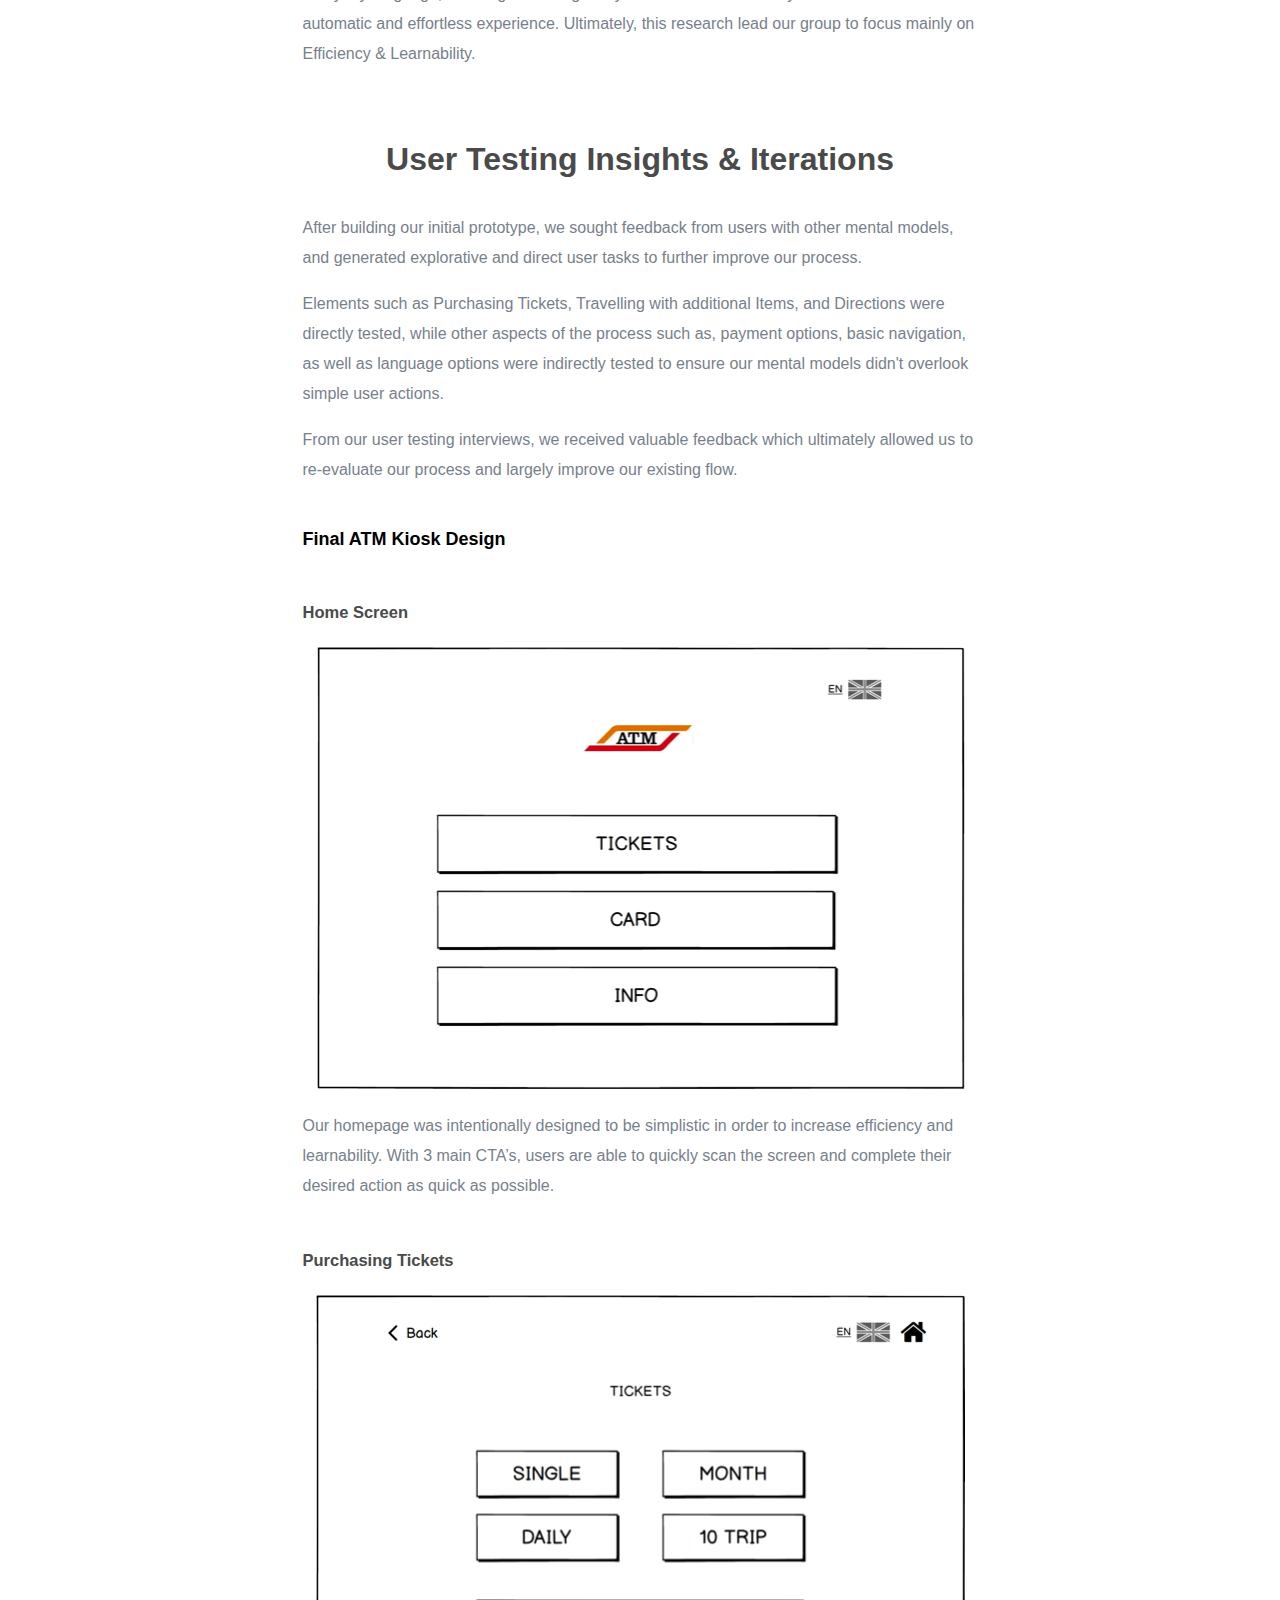
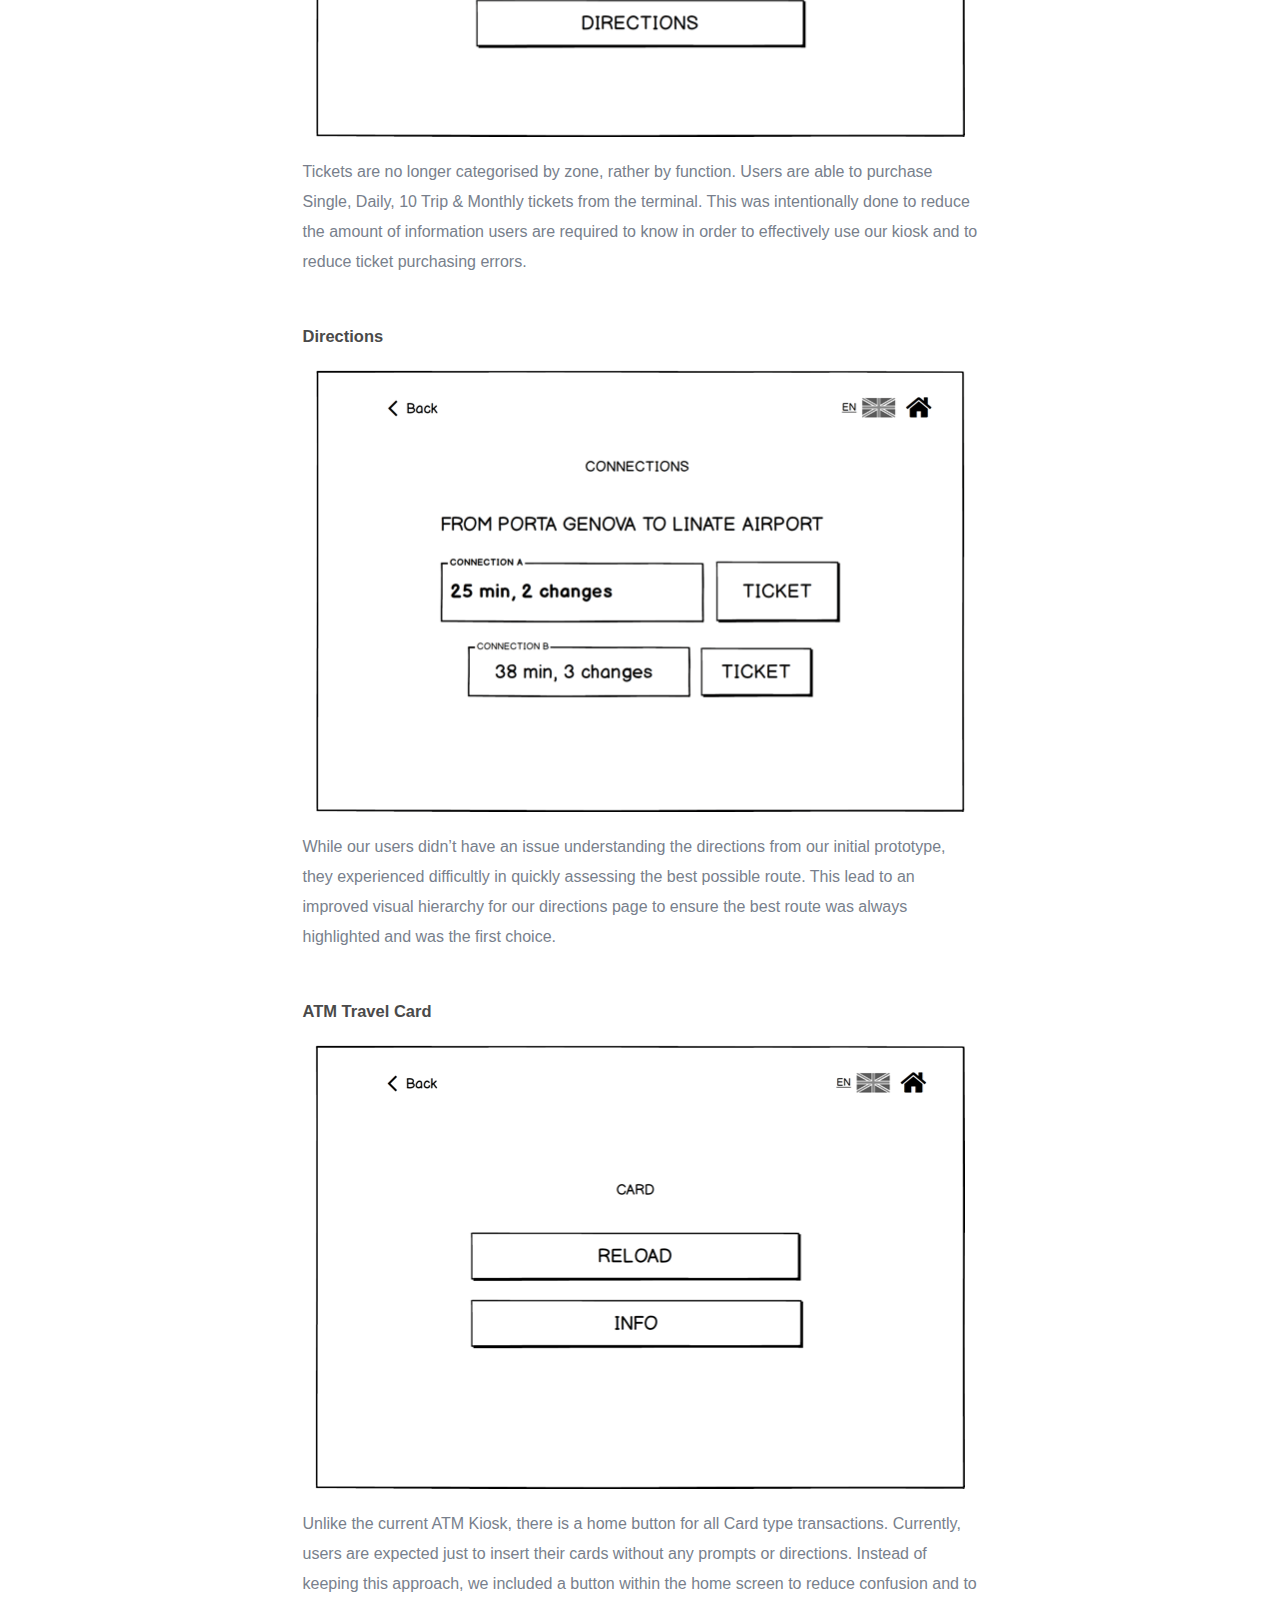
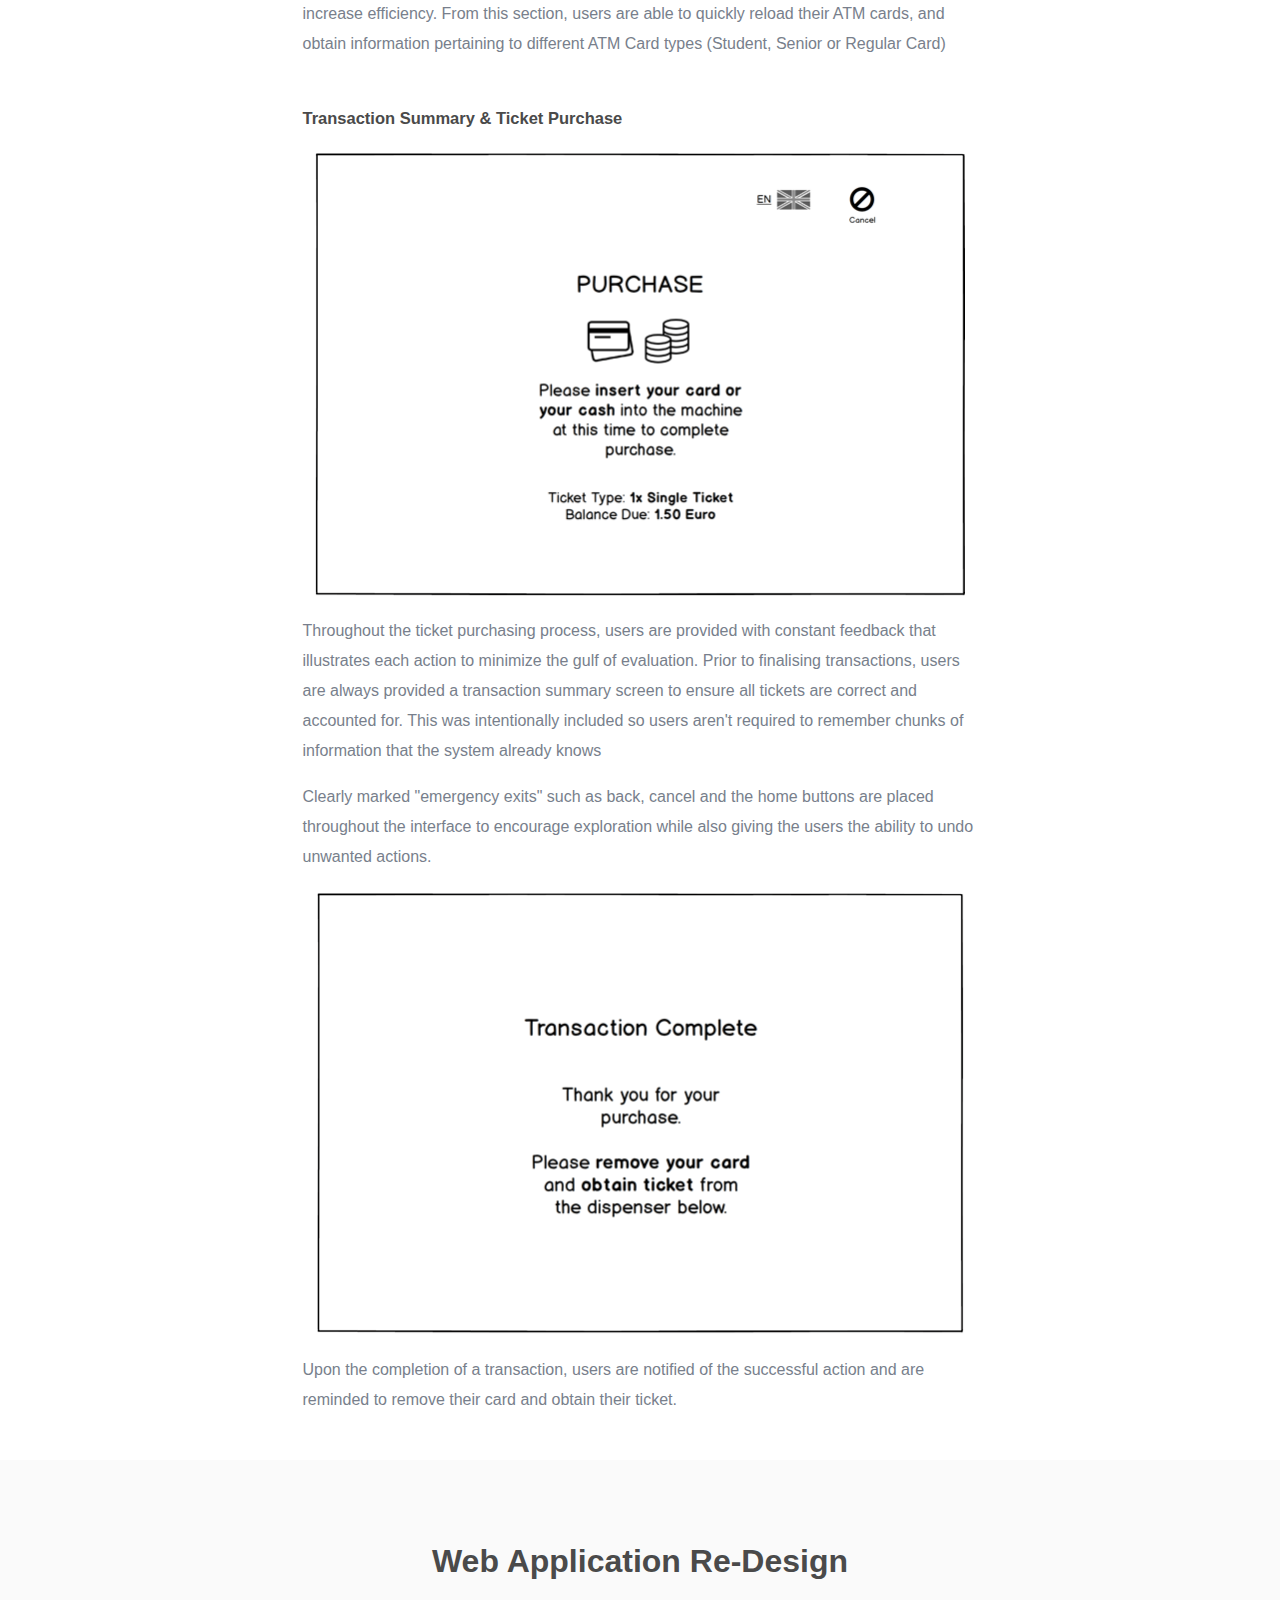
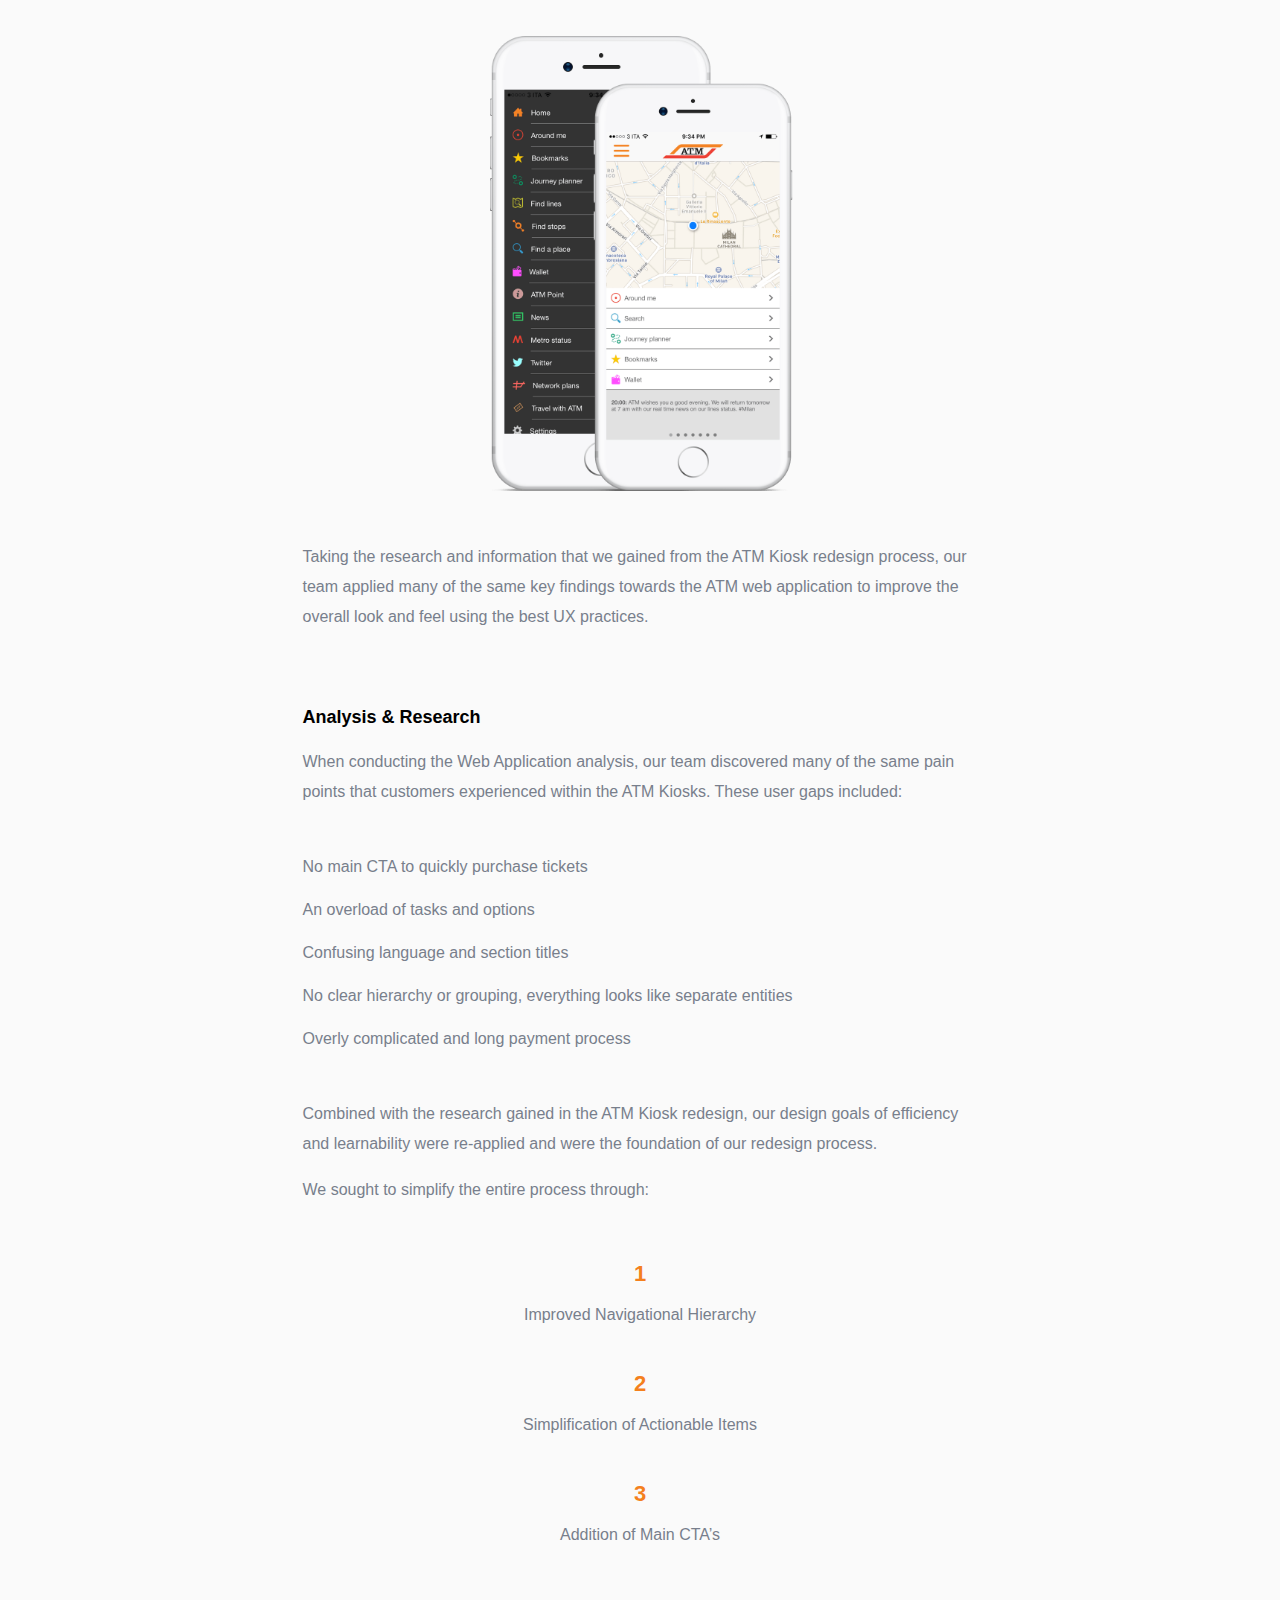
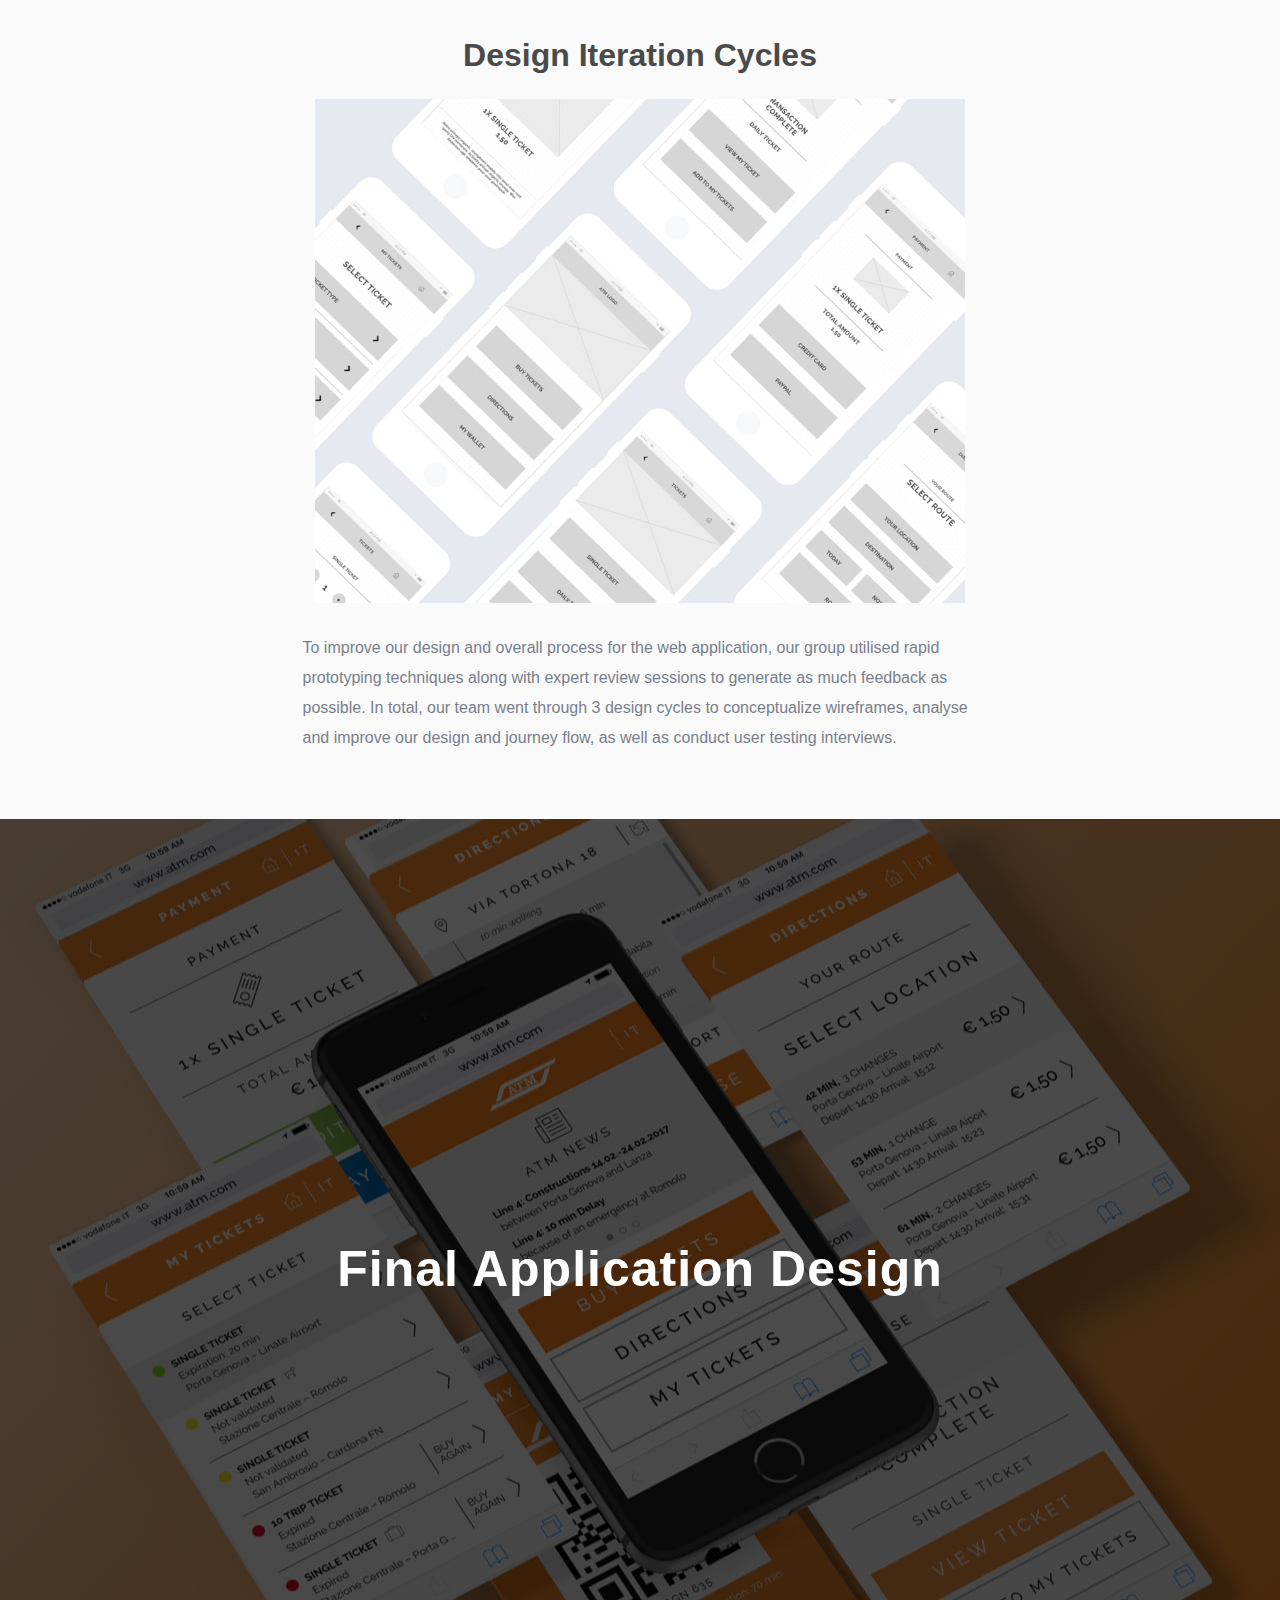
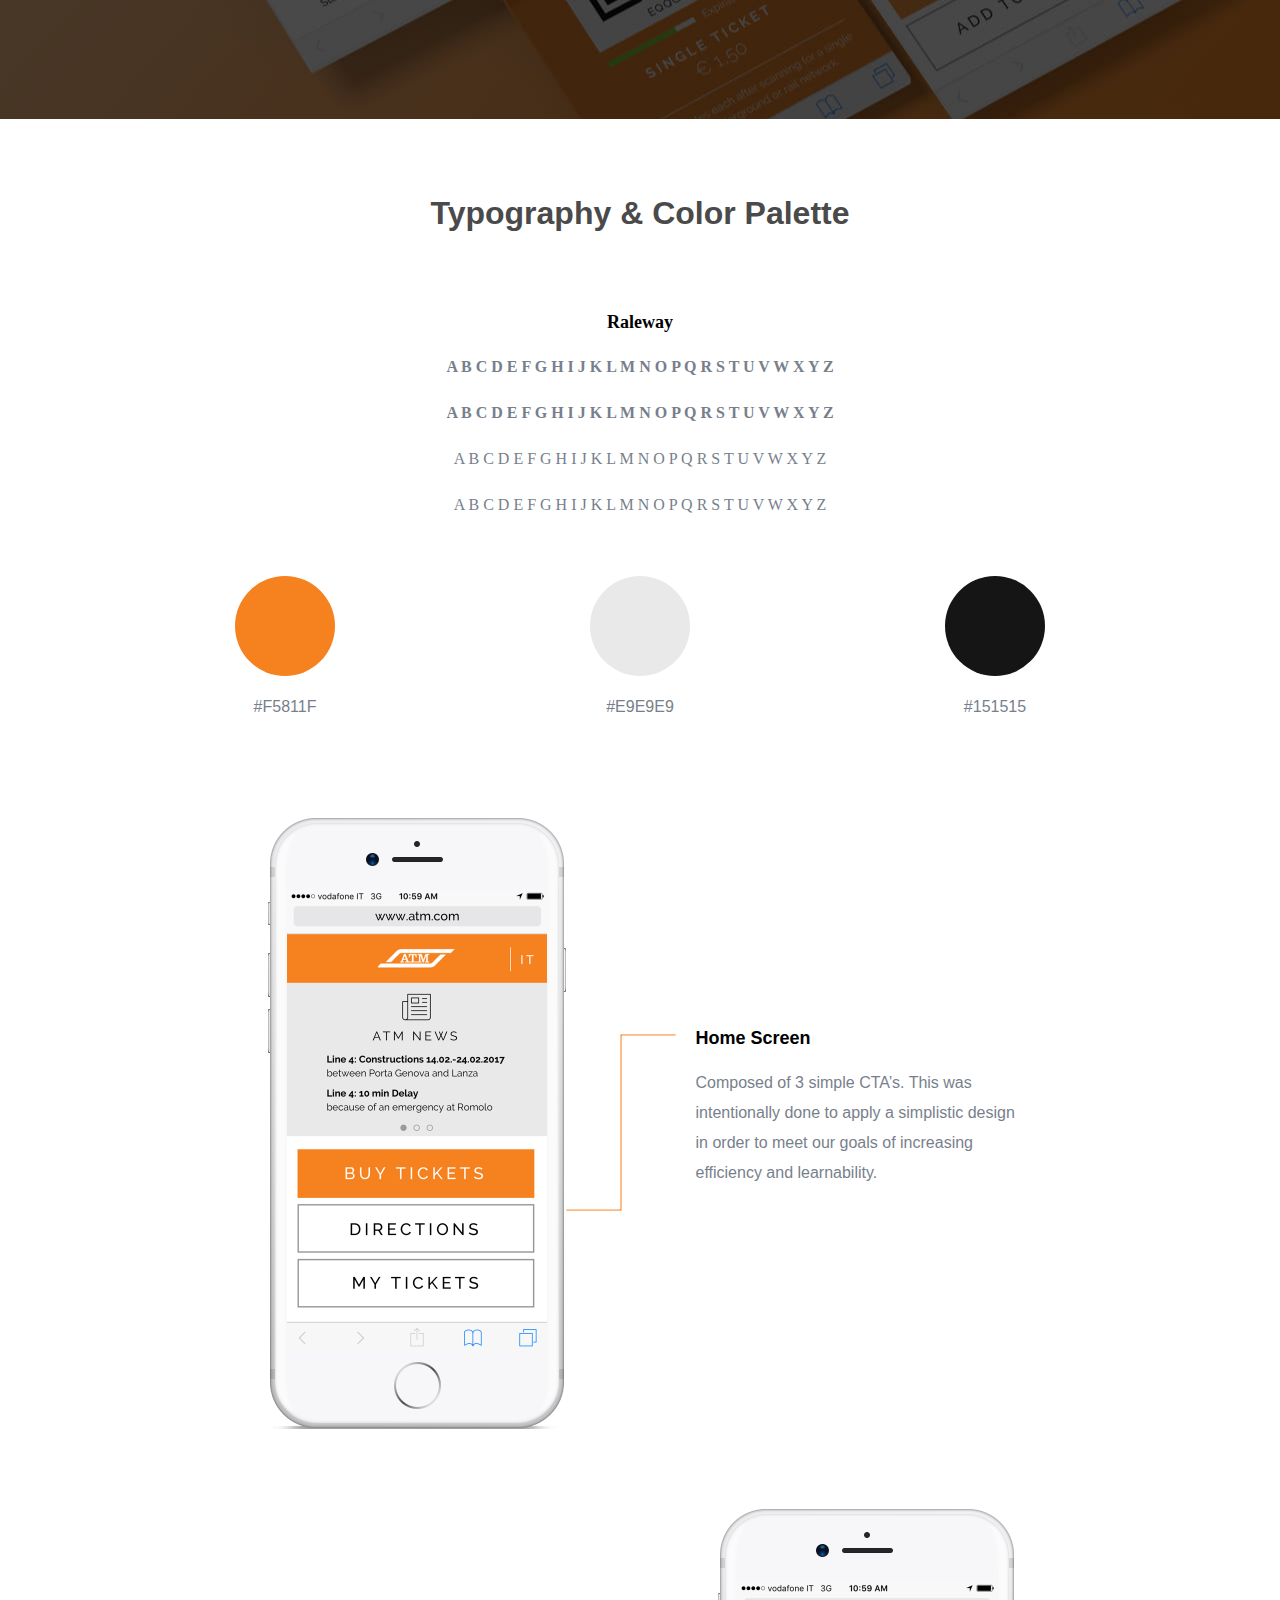
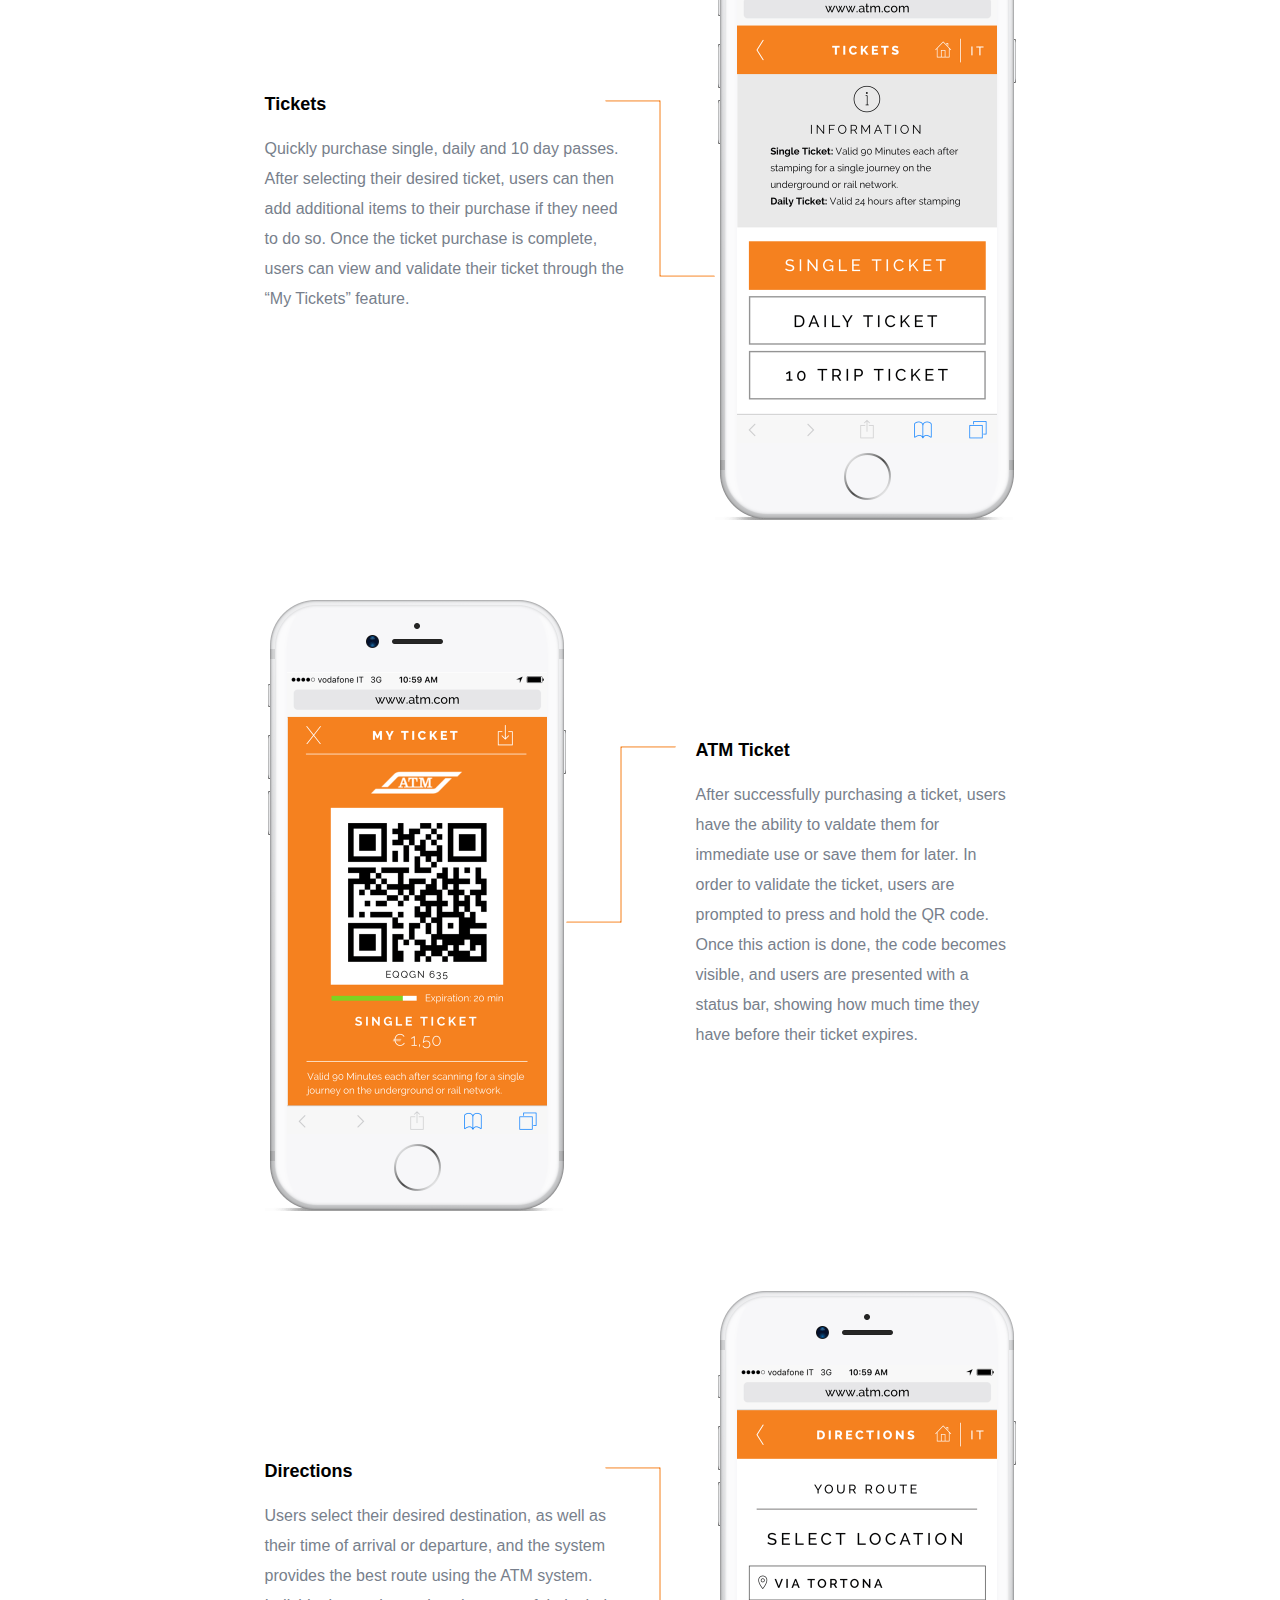
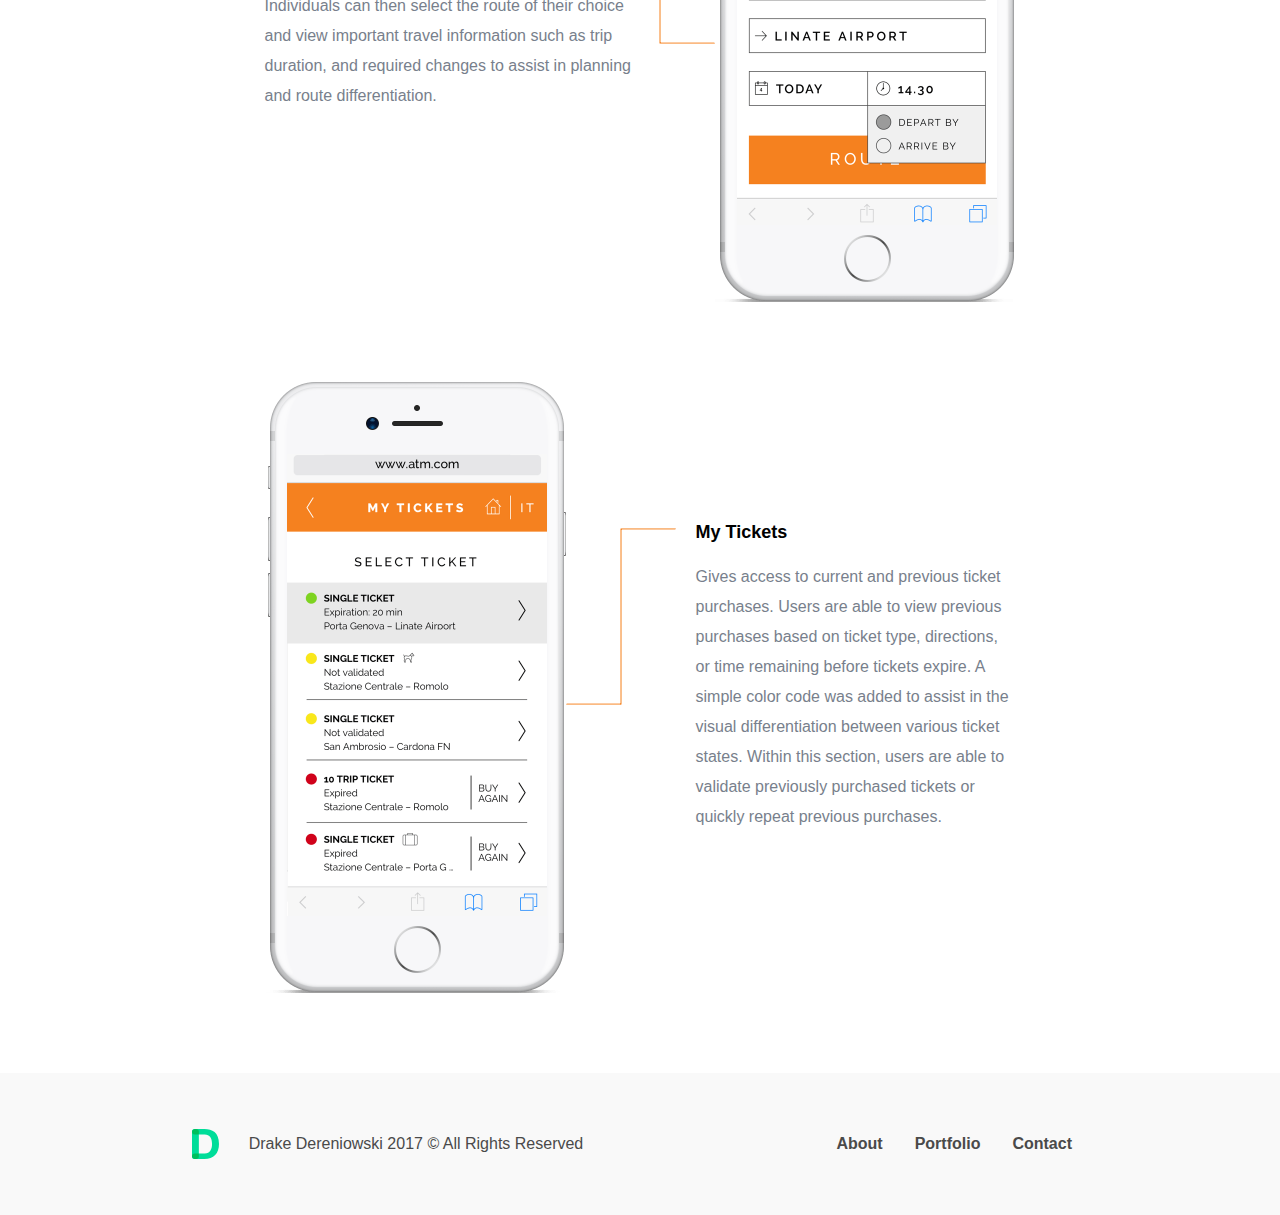
==== commit b00729b6: "Oakley Case & Updated Resume" ====
--- a/atm-case.html
+++ b/atm-case.html
@@ -3,9 +3,12 @@
 
 <head>
   <meta charset="UTF-8">
+
+  <meta description="Review and re-design of the ATM Milan Public Transportation Kiosk User Interface in order to make it more usable utilizing the best UX practices.">
+
   <title>ATM Case Study // Drake Dereniowski's Portfolio 2017</title>
 
-  <link type="text/css" rel="stylesheet" href="style.css?v=1.1">
+  <link type="text/css" rel="stylesheet" href="style.css?v=1.4">
 
   <link rel="shortcut icon" type="image/jpg" href="img/favicon.jpg" />
 
@@ -21,13 +24,6 @@
     <!-- ATM Main Page !-->
 
     <section class="port-main main-atm">
-
-      <div class="back-nav atm-nav">
-        <a href="../#portfolio">
-          <img class="back-btn" src="img/back.png">
-          <p>Portfolio</p>
-        </a>
-      </div>
 
       <div class="section-wrapper port-main-wrap">
 
--- a/style.css
+++ b/style.css
@@ -235,7 +235,7 @@
   display: flex;
   justify-content: center;
   align-items: center;
-  margin-left: 15%;
+  margin-left: 175px;
 }
 
 .main-txt {
@@ -279,12 +279,11 @@
 }
 
 .title-left {
-  left: 8.5vw;
-  position: relative;
-  display: inline-block;
+  display: block;
   padding-top: 130px;
   z-index: 999;
-  margin-top: 0;
+  max-width: 775px;
+  margin: 0 auto;
 }
 
 .skills-wrapper {
@@ -293,7 +292,7 @@
 }
 
 .skills-cnt {
-  margin: 10px auto 100px auto;
+  margin: 60px auto;
   position: relative;
   display: flex;
   flex-direction: column;
@@ -346,9 +345,10 @@
   padding: 80px 0px;
   display: flex;
   flex-direction: row;
-  justify-content: center;
-  align-items: center;
-  position: relative;
+  justify-content: space-between;
+  align-items: center;
+  position: relative;
+  max-width: 775px;
 }
 
 .port-cnt-wrap {
@@ -368,13 +368,8 @@
 }
 
 .dg-port {
-  padding: 0px 0px 100px 0px;
   position: relative;
   margin: 0;
-}
-
-.bmo-port {
-  padding: 130px 0px;
 }
 
 .portfolio-item p {
@@ -415,21 +410,18 @@
   margin: 0 auto;
   display: flex;
   flex-direction: row-reverse;
-  justify-content: center;
-  align-items: center;
-}
-
-.bmo-portfolio {
-  width: 425px;
-  height: auto;
-}
-
-.dg-portfolio {
-  height: 500px;
-}
-
+  align-items: center;
+}
+
+.oakley-portfolio {
+  width: 100%;
+  max-width: 350px;
+}
+
+.dg-portfolio,
 .atm-portfolio {
-  height: 500px;
+  width: 275px;
+  max-width: 250px;
 }
 
 .port-img {
@@ -561,40 +553,6 @@
   align-items: center;
   justify-content: center;
   position: relative;
-}
-
-.back-nav {
-  position: fixed;
-  display: flex;
-  justify-content: center;
-  width: 100%;
-  height: 50px;
-  top: 0px;
-  z-index: 999;
-}
-
-.dg-nav {
-  background-color: #948348;
-}
-
-.atm-nav {
-  background-color: #F4801D;
-}
-
-.back-nav a {
-  display: flex;
-  justify-content: center;
-  align-items: center;
-}
-
-.back-nav a p {
-  color: white;
-  margin: 0px 0px 0px 10px;
-  font-weight: 400;
-}
-
-.back-btn {
-  height: 15px;
 }
 
 .port-case-title {
@@ -643,7 +601,7 @@
 }
 
 .project-over-wrap {
-  max-width: 750px;
+  max-width: 585px;
   text-align: center;
 }
 
@@ -676,7 +634,7 @@
 }
 
 .port-width-wrap {
-  max-width: 750px;
+  max-width: 675px;
   margin: 0 auto;
 }
 
@@ -1081,6 +1039,155 @@
 
 
 /************ End Dolce & Gabbana Case Study CSS ************/
+
+
+/************ Oakley Case Study CSS ******************/
+
+.oakley-main {
+  background-image: url(img/Oakley%20Main.png);
+}
+
+.oakley-nav,
+.oakley-over {
+  background-color: #4ADA99;
+}
+
+.case-facts-green {
+  color: #4ADA99;
+  font-weight: 800;
+  padding: 0px 5px;
+}
+
+.case-subsection {
+  text-align: center;
+  margin: 60px 0 20px 0px;
+}
+
+.oakley-pain-points {
+  max-width: 950px;
+  margin: 0 auto;
+  padding: 0px 30px;
+}
+
+.oakley-pain-points li {
+  list-style: none;
+  display: flex;
+  align-items: center;
+  margin: 60px 0px;
+}
+
+.oakley-pain-points li img {
+  max-width: 400px;
+  width: 100%;
+}
+
+.oakley-pain-points-cnt {
+  margin-left: 100px;
+  max-width: 380px;
+  display: inline;
+}
+
+.oakley-solution-goals {
+  text-align: center;
+  margin: 60px 0px;
+  padding: 0;
+}
+
+.oakley-solution-goals li {
+  list-style: none;
+  margin: 40px auto;
+}
+
+.oakley-solution-goals li img {
+  width: 45px;
+  margin-bottom: 7.5px;
+}
+
+.solution-goals-title {
+  margin: 0;
+}
+
+.oakley-final-redesign {
+  background-image: url(img/design-process.png);
+  background-size: cover;
+  background-repeat: no-repeat;
+  background-position: center;
+  height: 100vh;
+  display: flex;
+  justify-content: center;
+  align-items: center;
+}
+
+.oakley-redesign-plp,
+.oakley-redesign-pdp {
+  display: flex;
+  flex-direction: column;
+  align-items: center;
+}
+
+.oakley-redesign-plp {
+  margin-top: 40px;
+}
+
+.oakley-redesign-pdp {
+  margin-top: 20px;
+  max-width: 950px;
+  margin: 0 auto;
+}
+
+.oakley-plp-cnt,
+.oakley-pdp-cnt {
+  max-width: 675px;
+  display: flex;
+  flex-direction: column;
+}
+
+.oakley-plp-section {
+  margin-top: 20px;
+}
+
+.oakley-redesign-img {
+  width: 100%;
+  max-width: 950px;
+  margin: 20px 0px;
+}
+
+.plp-cnt-desc {
+  margin-top: 0px;
+}
+
+.oakley-redesign-video {
+  display: block;
+  position: relative;
+  min-width: 100%;
+  padding: 0px 10px;
+}
+
+.embed-container {
+  position: relative;
+  padding-bottom: 70.3%;
+  height: 0;
+  overflow: hidden;
+  height: auto;
+  margin: 0 auto;
+}
+
+.embed-container iframe,
+.embed-container object,
+.embed-container embed {
+  position: absolute;
+  top: 0;
+  left: 0;
+  width: 100%;
+  height: 100%;
+}
+
+.oakley-final-takeaways {
+  margin: 70px auto;
+}
+
+
+/************ End of Oakley Case Study CSS ******************/
 
 
 /* Media Queries */
@@ -1207,7 +1314,7 @@
   }
   .skills-cnt {
     text-align: center;
-    margin: 35px auto 60px auto;
+    margin: 60px auto;
     max-width: 275px;
   }
   .skills-cnt li {
@@ -1220,6 +1327,8 @@
   }
   .title-left {
     padding-top: 50px;
+    text-align: center;
+    margin: 0 auto;
   }
 }
 
@@ -1228,6 +1337,21 @@
 
 
 /* Portfolio Section Media Queries */
+
+@media(max-width:1015px) {
+  .oakley-portfolio {
+    max-width: 325px;
+  }
+}
+
+@media(max-width:900px) {
+  .oakley-pain-points-cnt {
+    margin-left: 50px;
+  }
+  .oakley-portfolio {
+    max-width: 300px;
+  }
+}
 
 @media(max-width:850px) {
   .back-nav {
@@ -1238,6 +1362,23 @@
   }
 }
 
+@media(max-width:800px) {
+  .oakley-pain-points li {
+    flex-direction: column;
+    margin-bottom: 20px;
+  }
+  .oakley-pain-points li img {
+    margin-bottom: 20px;
+  }
+  .oakley-pain-points-cnt {
+    margin-left: 0px;
+    max-width: 500px;
+  }
+  .oakley-pain-points li img {
+    max-width: 500px;
+  }
+}
+
 @media(max-width:780px) {
   .project-over-wrap {
     padding: 0px 30px;
@@ -1245,6 +1386,7 @@
   .portfolio-item {
     flex-direction: column-reverse;
     text-align: center;
+    padding: 30px 0px;
   }
   .port-cnt-wrap {
     justify-content: center;
@@ -1259,10 +1401,6 @@
   .dg-port {
     margin-top: 25px;
   }
-  .bmo-port {
-    padding: 85px 0px 100px 0px;
-    height: 100%;
-  }
   .portfolio-btn {
     margin-top: 20px;
   }
@@ -1274,9 +1412,9 @@
     max-width: 250px;
     height: auto;
   }
-  .bmo-portfolio {
-    width: 300px;
-    height: auto;
+  .oakley-portfolio {
+    max-width: 400px;
+    padding: 15px;
   }
 }
 
